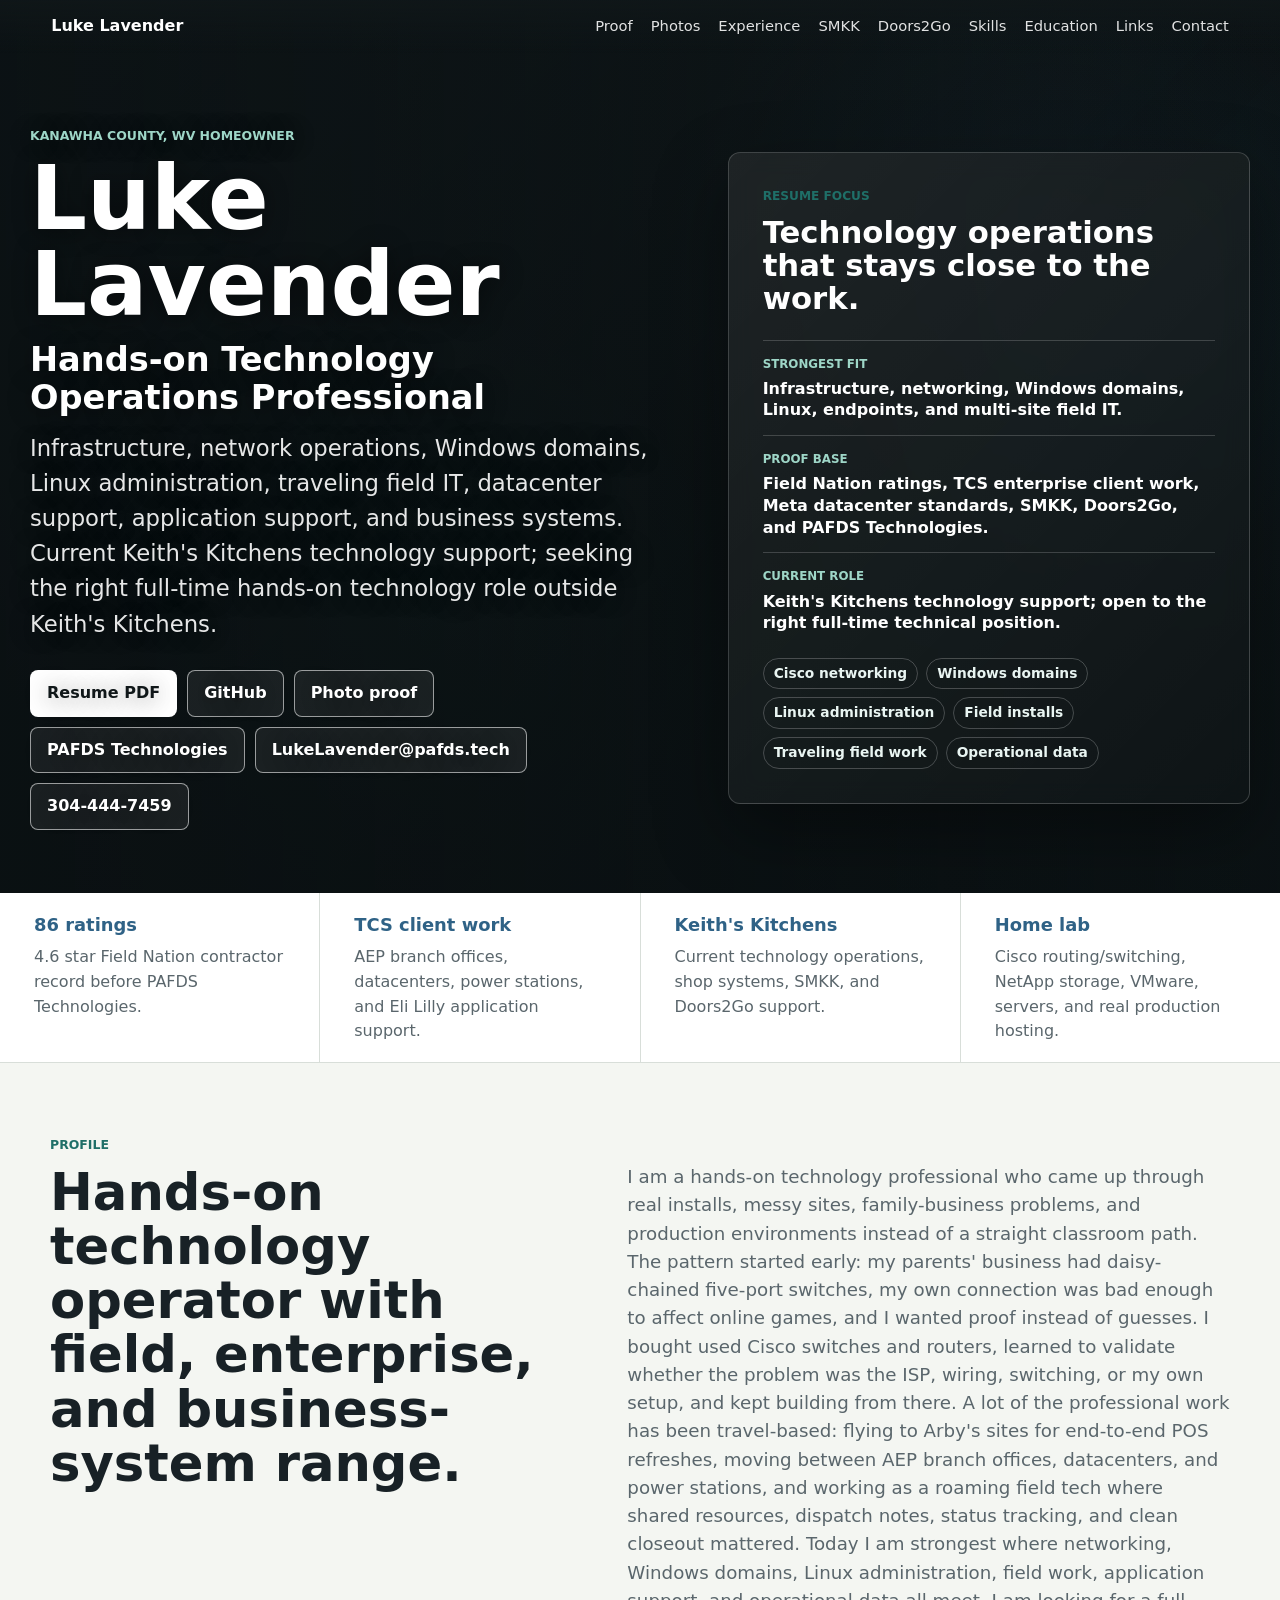
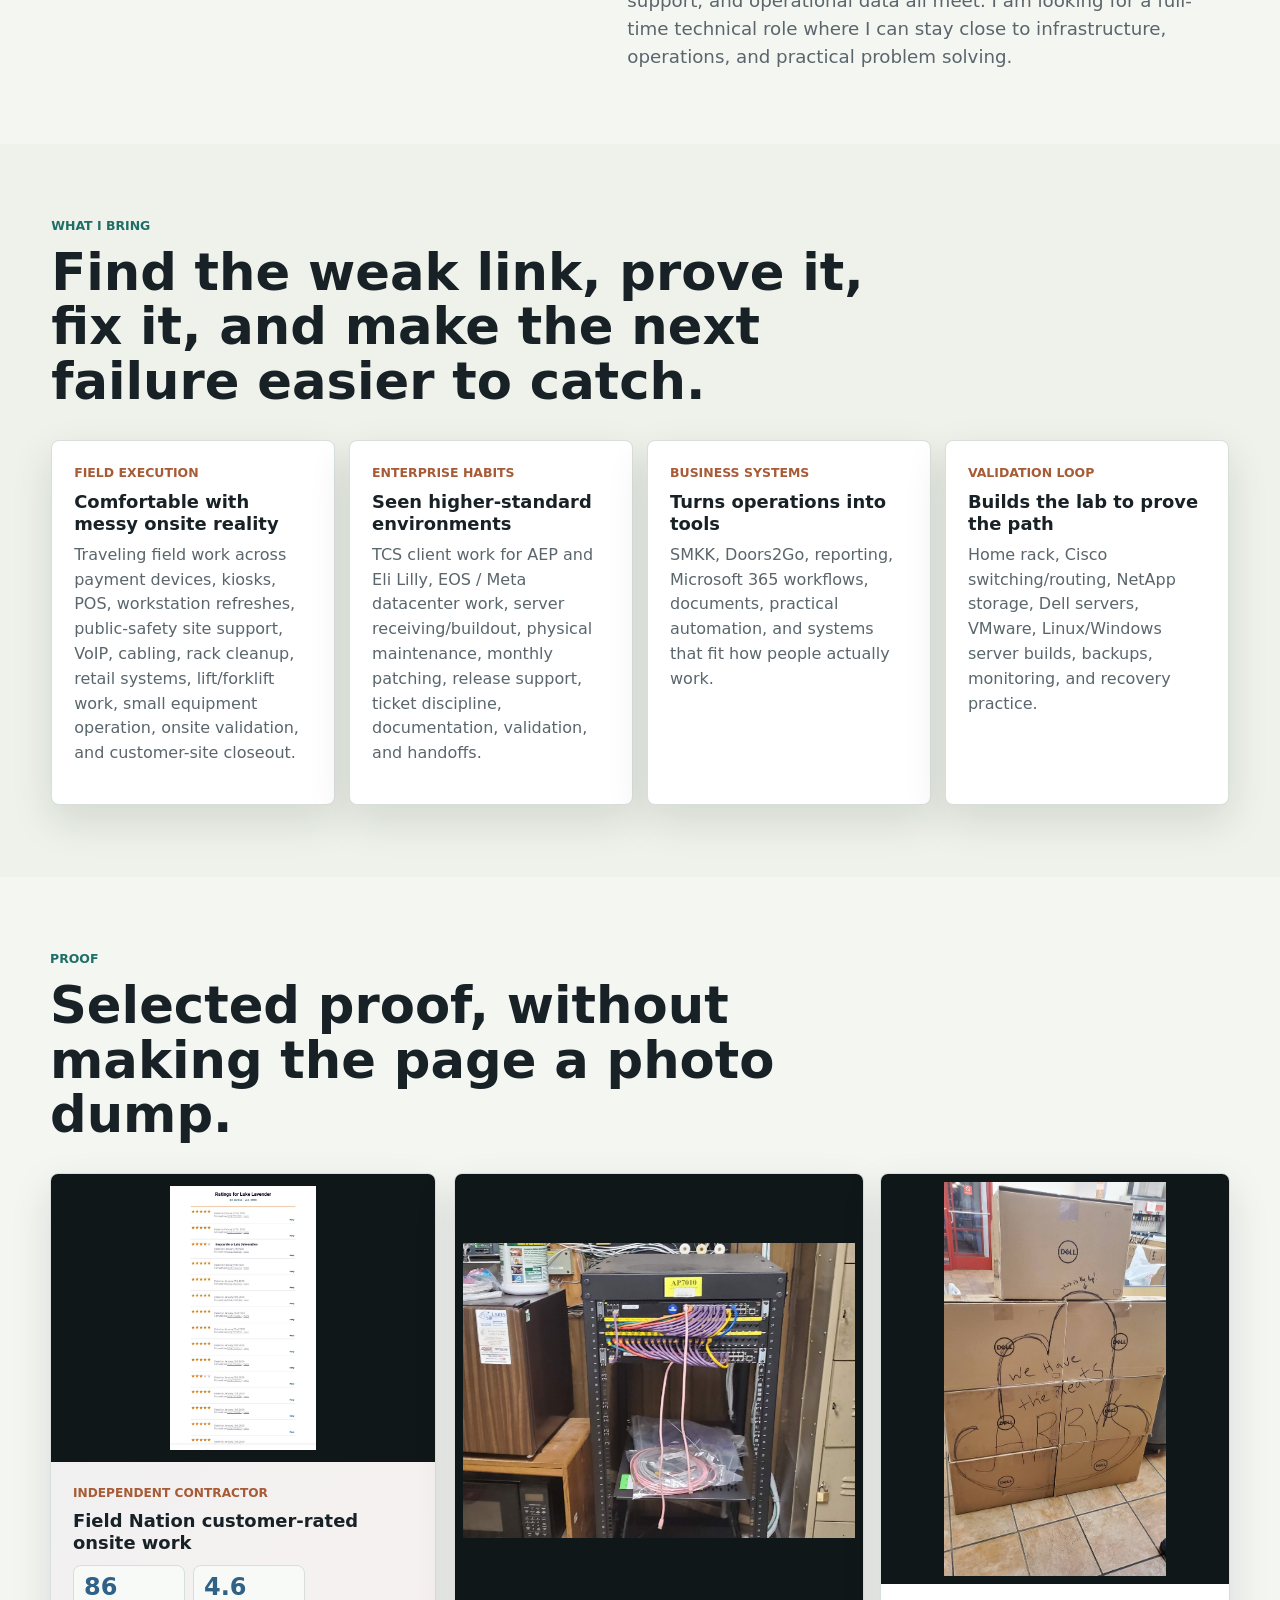
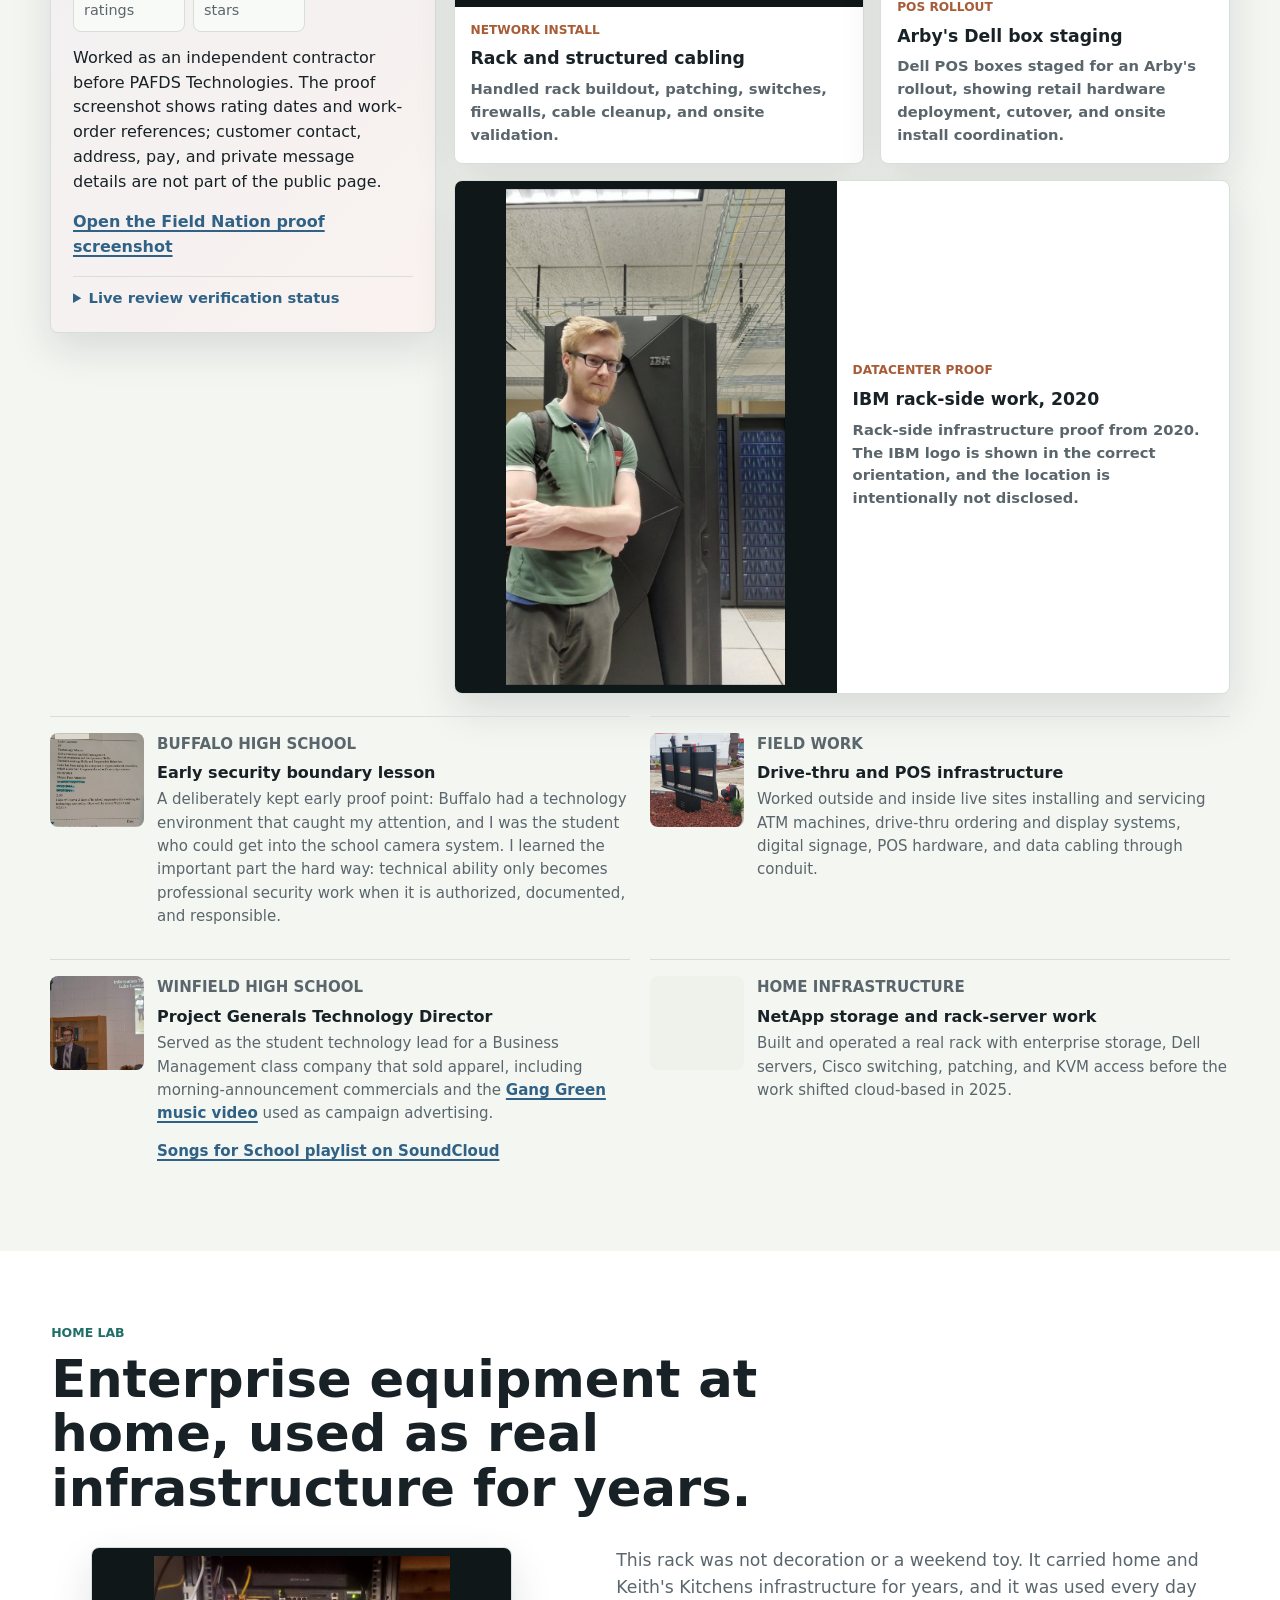
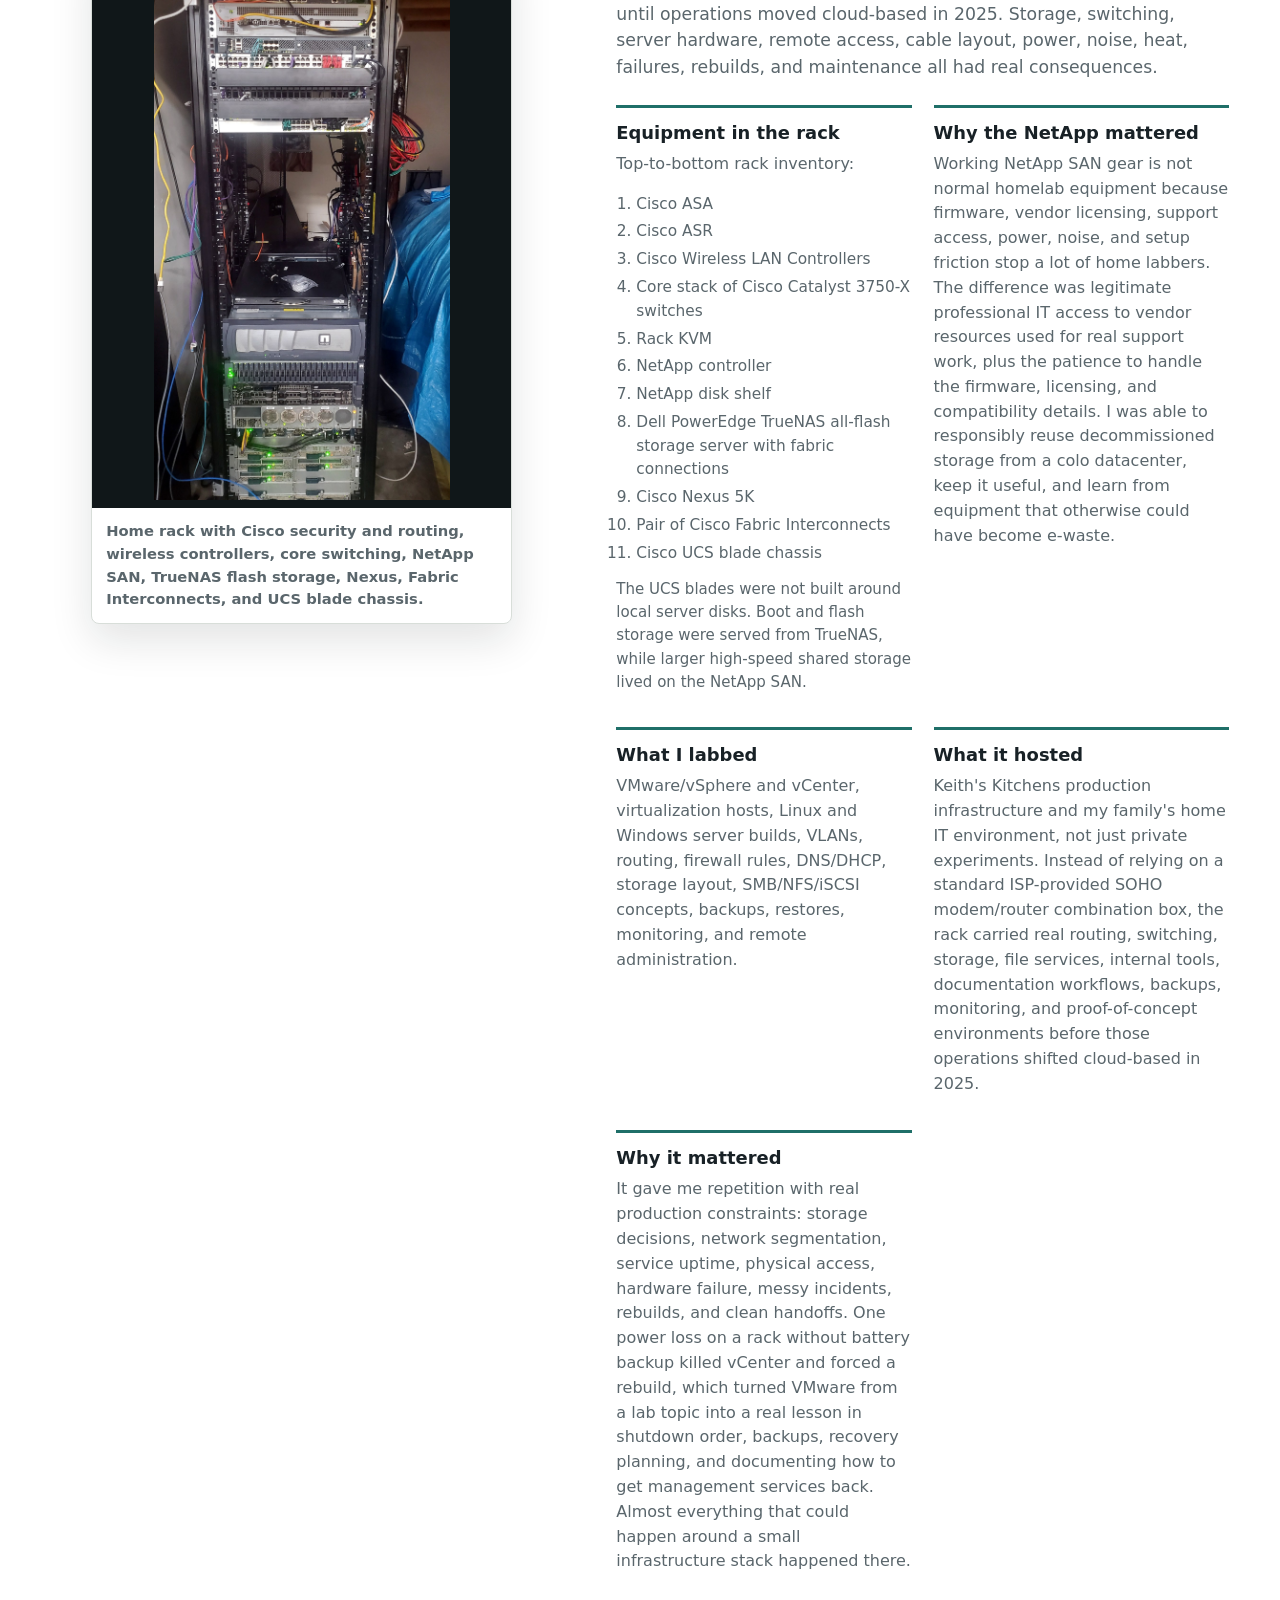
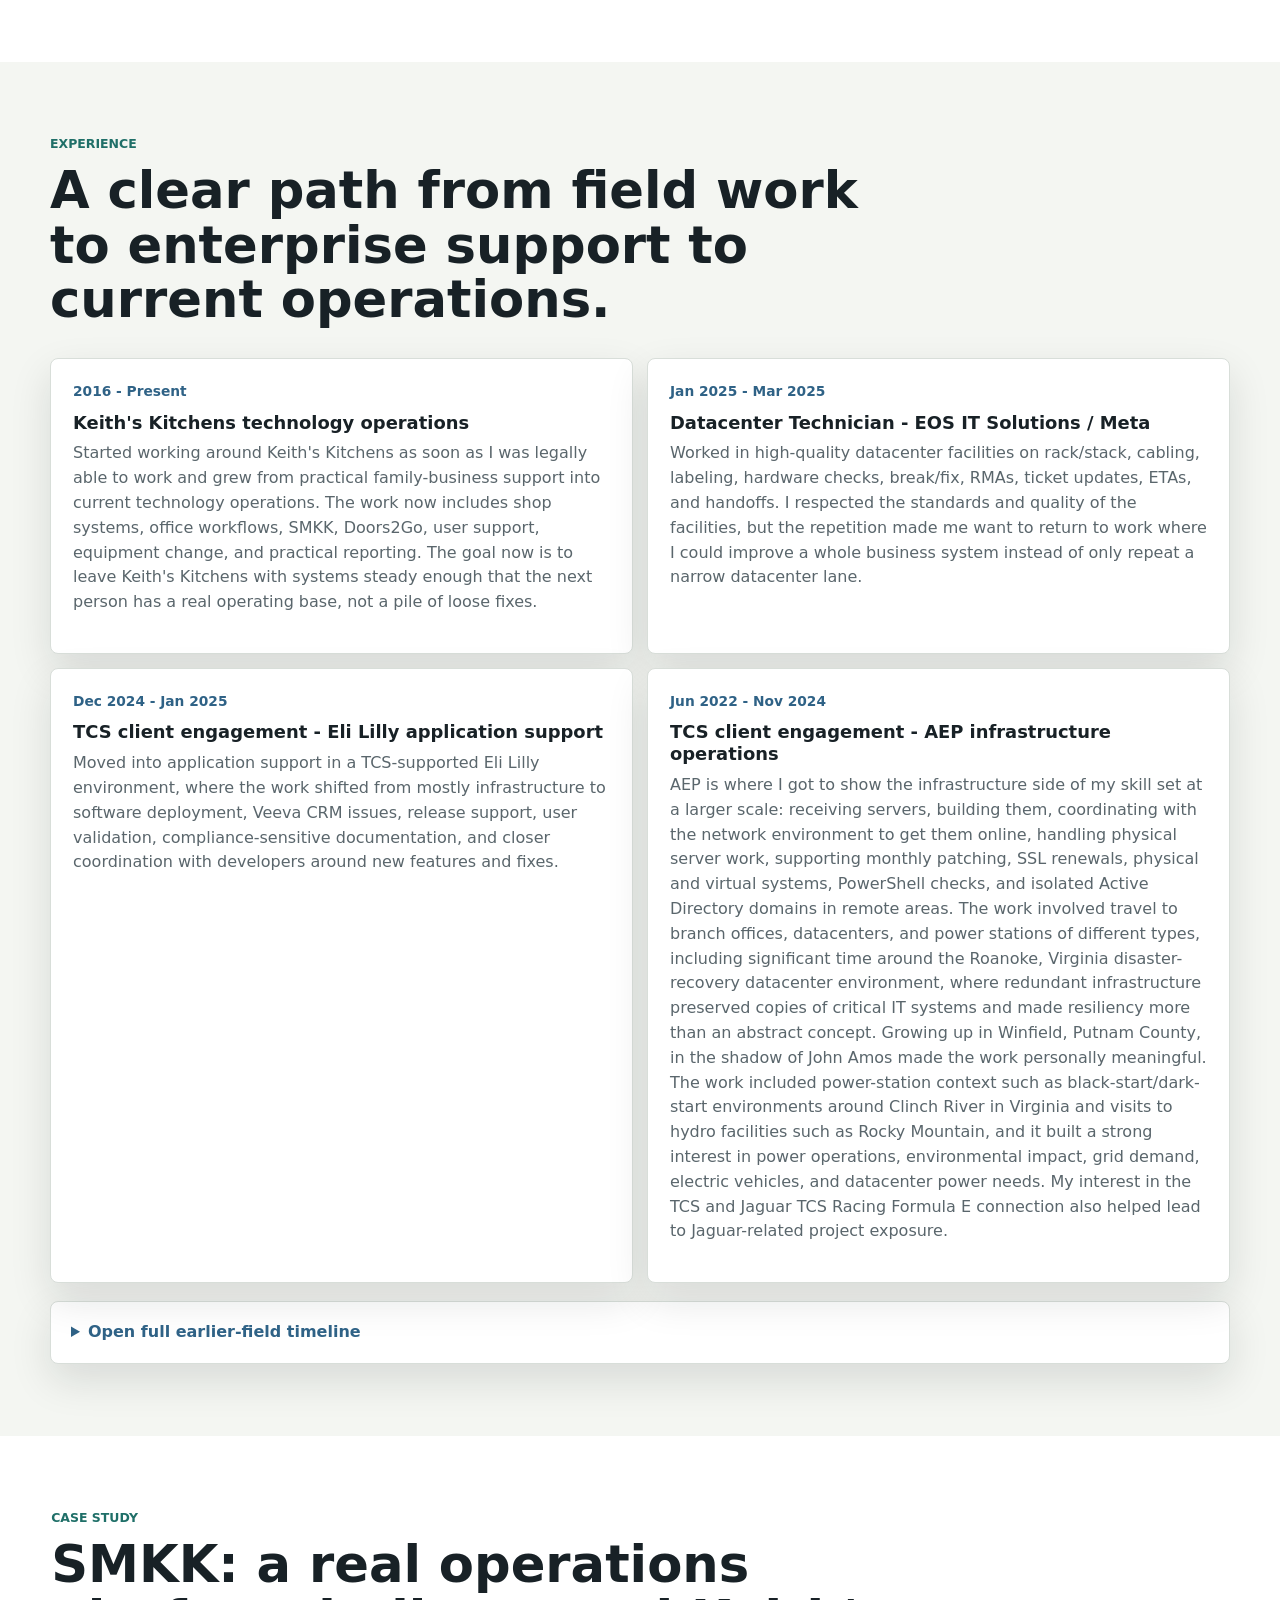
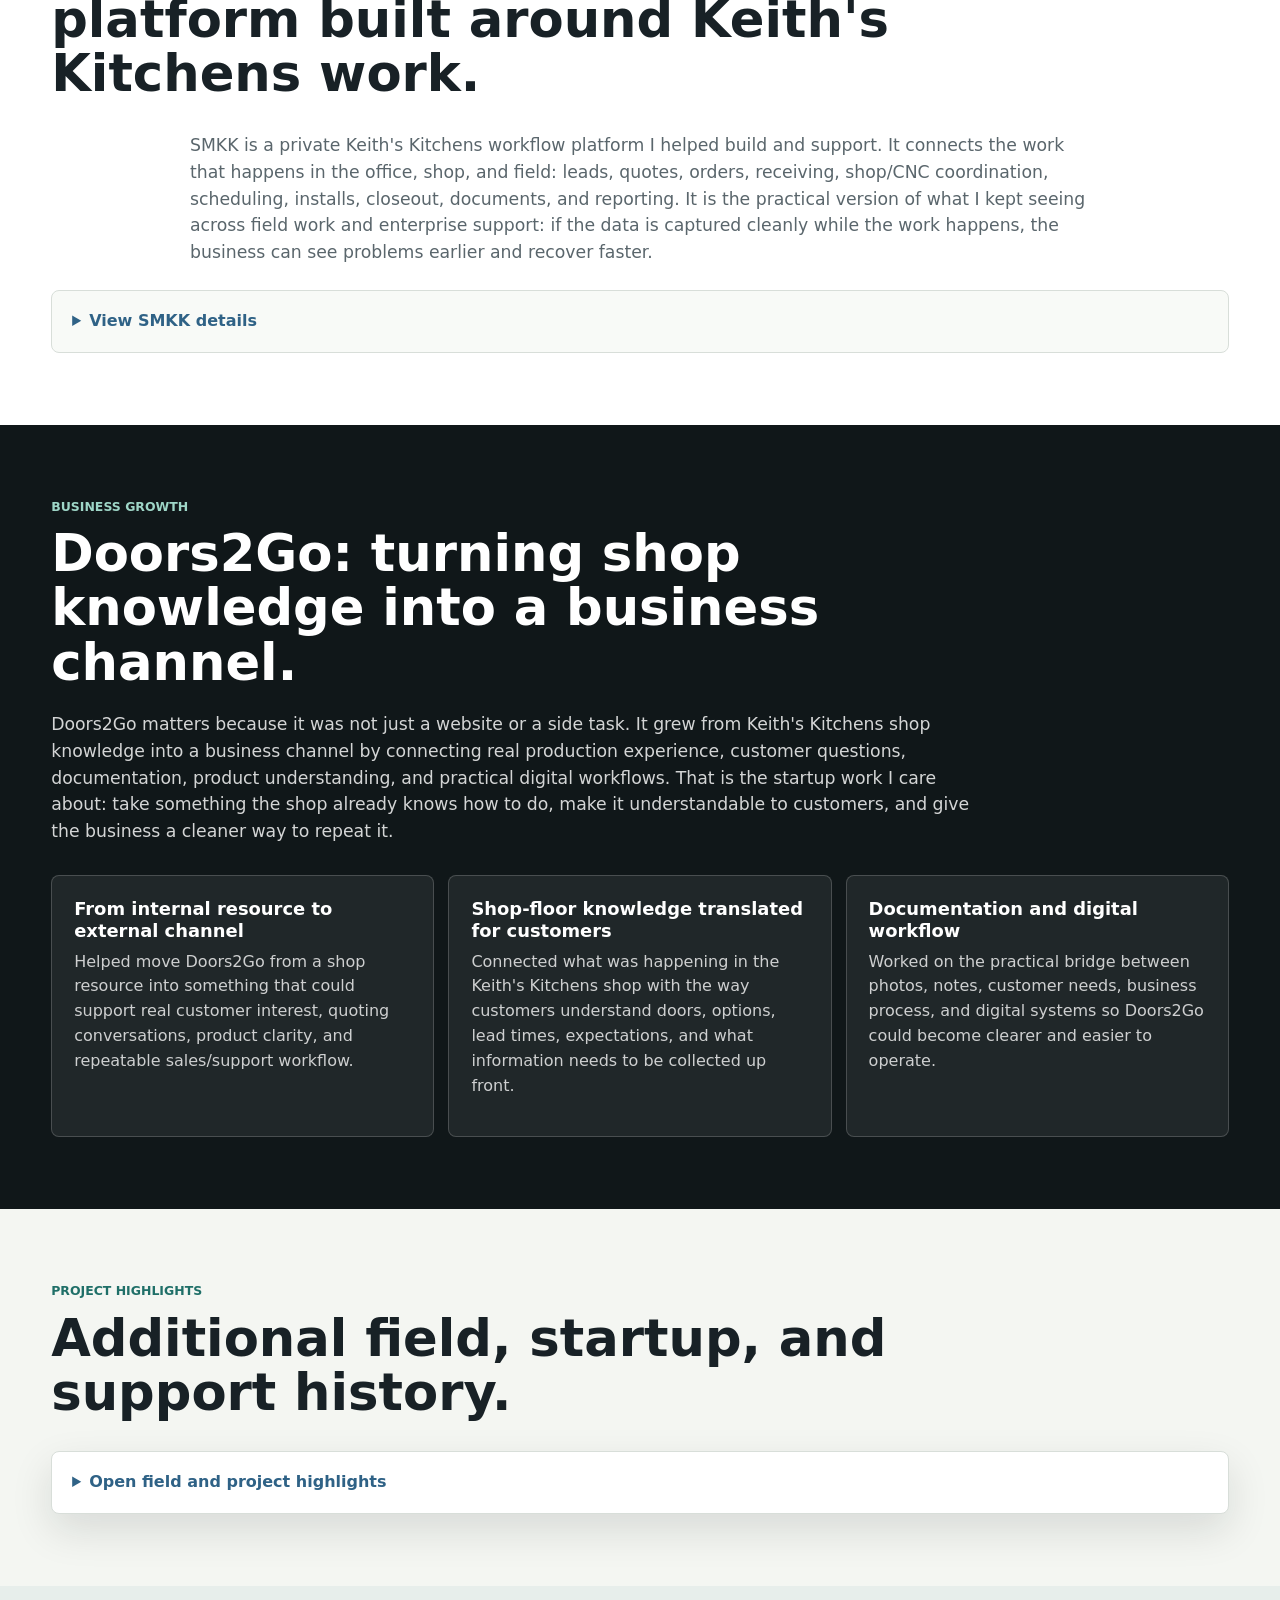
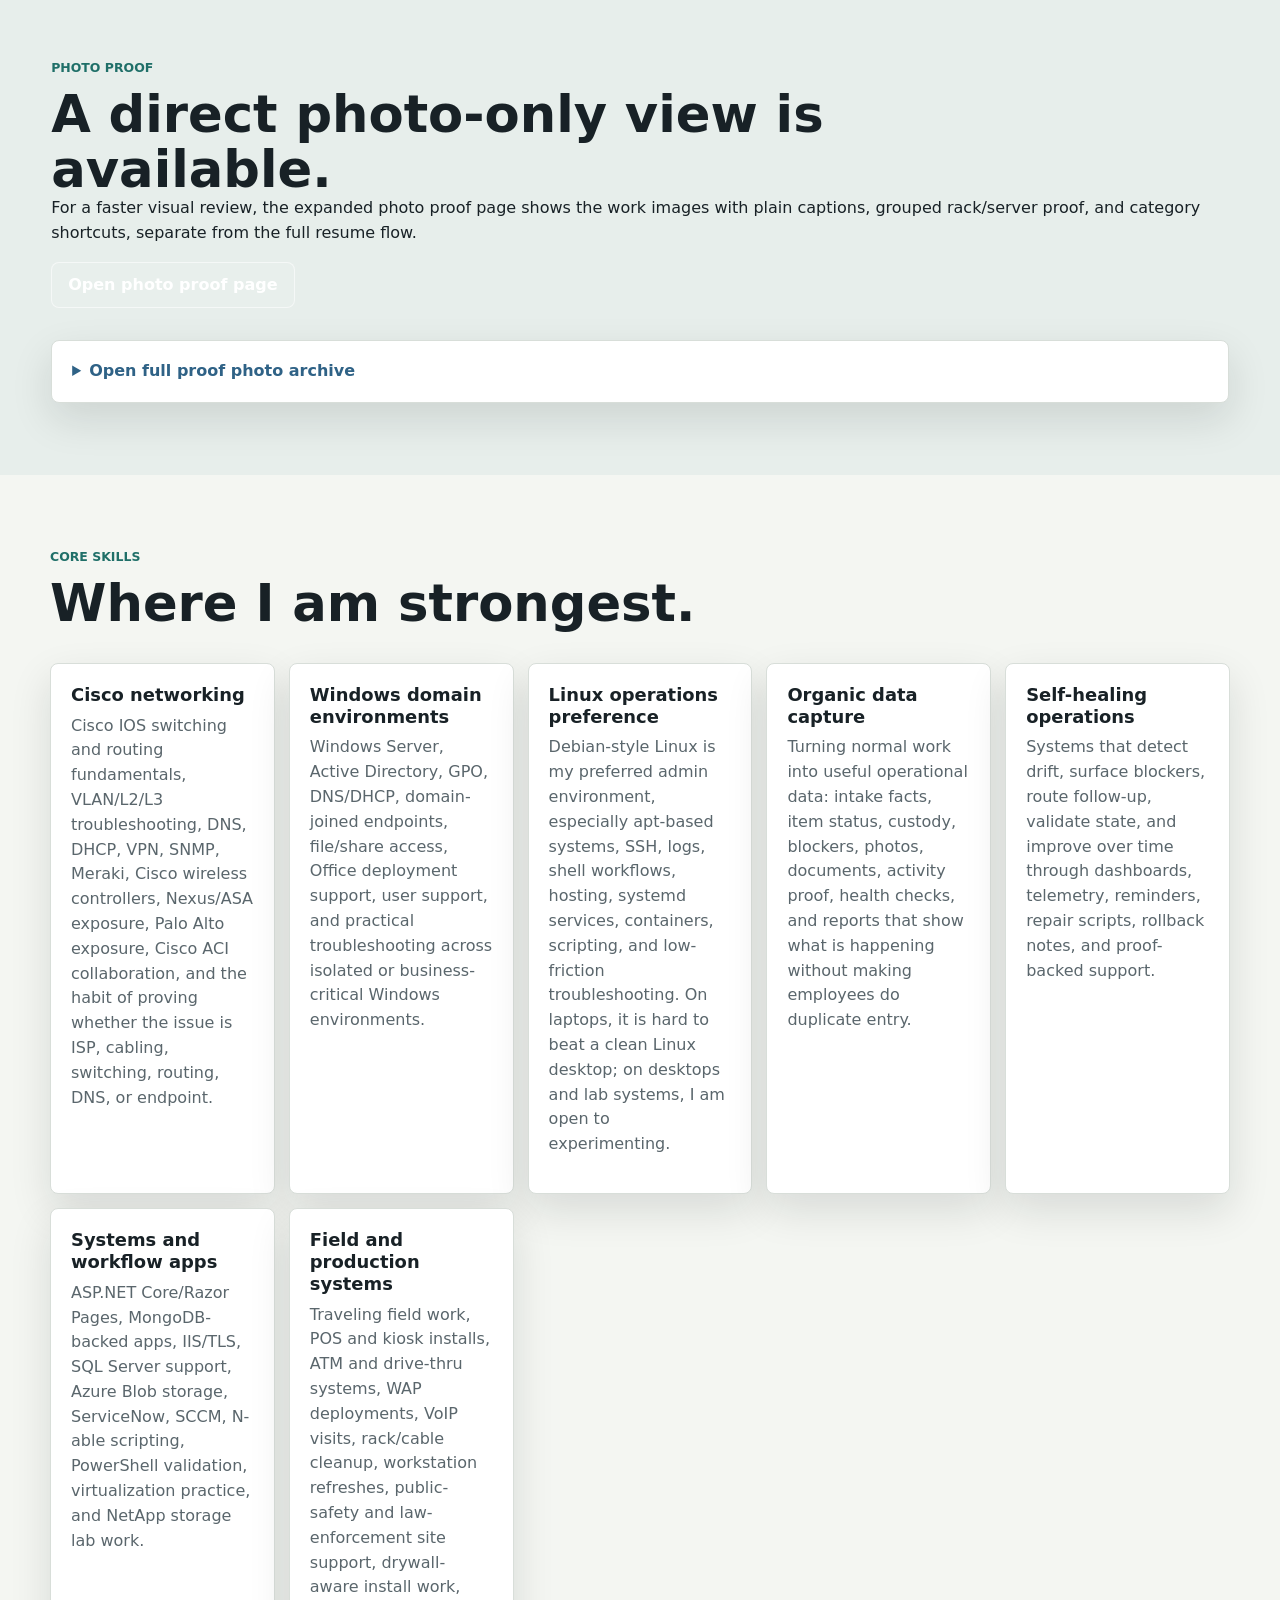
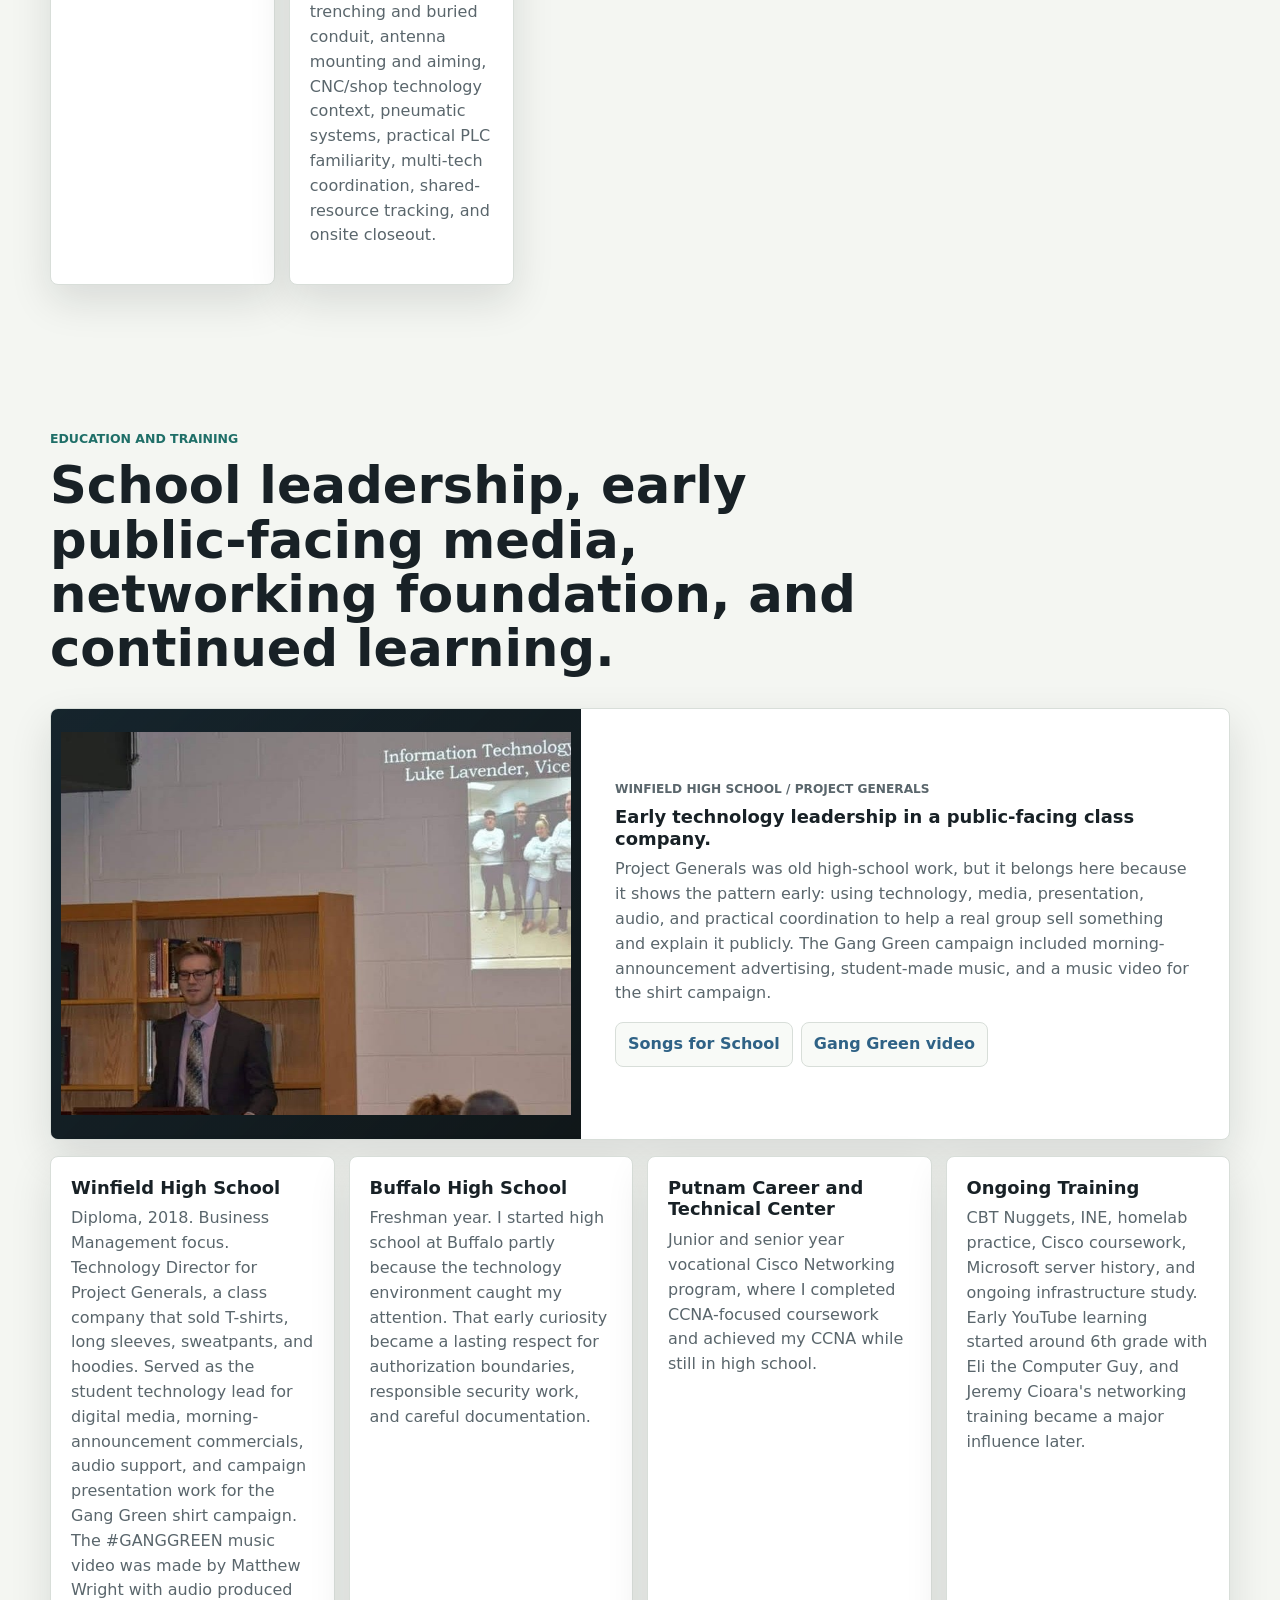
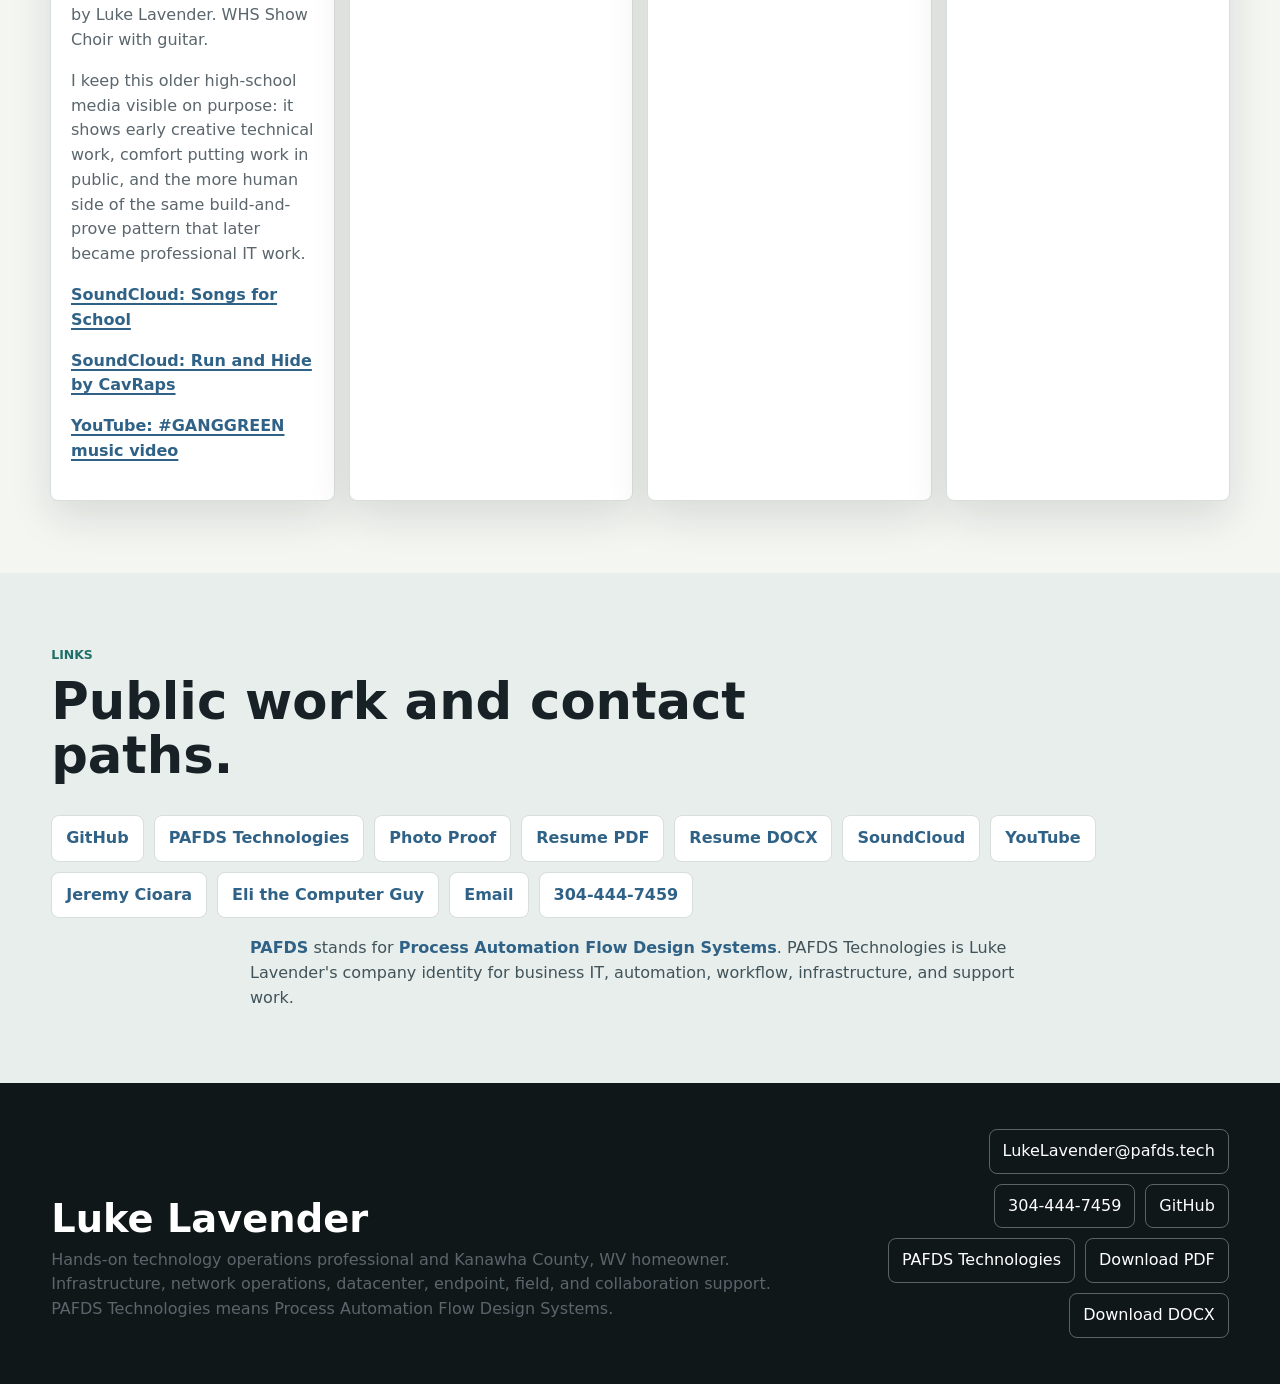
==== index.html @ a60b2339 "Fix resume dates and photo proof labels" ====
<!doctype html>
<html lang="en">
<head>
  <meta charset="utf-8">
  <meta name="viewport" content="width=device-width, initial-scale=1">
  <title>Luke Lavender | Technology Operations Professional in West Virginia</title>
  <meta name="description" content="Luke Lavender is a hands-on technology operations professional in Kanawha County, West Virginia with experience in traveling field IT, network operations, datacenter support, Microsoft 365, endpoints, homelab infrastructure, SMKK, Doors2Go, Keith's Kitchens, and PAFDS Technologies: Process Automation Flow Design Systems.">
  <meta name="robots" content="index,follow,max-image-preview:large">
  <meta name="author" content="Luke Lavender">
  <link rel="canonical" href="https://lukelavender.com/">
  <link rel="icon" href="/favicon.ico" sizes="any">
  <link rel="apple-touch-icon" href="/assets/apple-touch-icon.png">
  <meta property="og:title" content="Luke Lavender | Technology Operations Professional">
  <meta property="og:description" content="Hands-on technology operations, traveling field IT, network operations, datacenter support, endpoints, Microsoft 365, SMKK, Doors2Go, homelab infrastructure, and PAFDS Technologies: Process Automation Flow Design Systems.">
  <meta property="og:url" content="https://lukelavender.com/">
  <meta property="og:type" content="website">
  <meta property="og:image" content="https://lukelavender.com/assets/proof/home-rack-netapp-storage-detail.jpg">
  <meta property="og:site_name" content="Luke Lavender">
  <meta name="twitter:card" content="summary_large_image">
  <meta name="twitter:title" content="Luke Lavender | Technology Operations Professional">
  <meta name="twitter:description" content="Hands-on technology operations, traveling field IT, network operations, datacenter support, endpoints, Microsoft 365, SMKK, Doors2Go, and PAFDS Technologies: Process Automation Flow Design Systems.">
  <meta name="twitter:image" content="https://lukelavender.com/assets/proof/home-rack-netapp-storage-detail.jpg">
  <link rel="stylesheet" href="styles.css?v=20260607-dated-proof-fix">
  <script type="application/ld+json">
  {
    "@context": "https://schema.org",
    "@graph": [
      {
        "@type": "Person",
        "@id": "https://lukelavender.com/#luke-lavender",
        "name": "Luke Lavender",
        "url": "https://lukelavender.com/",
        "image": "https://lukelavender.com/assets/proof/home-rack-netapp-storage-detail.jpg",
        "jobTitle": "Technology Operations Professional",
        "email": "mailto:LukeLavender@pafds.tech",
        "telephone": "+1-304-444-7459",
        "address": {
          "@type": "PostalAddress",
          "addressLocality": "Saint Albans",
          "addressRegion": "WV",
          "addressCountry": "US"
        },
        "sameAs": [
          "https://github.com/LukeLavender20",
          "https://pafds.tech/",
          "https://soundcloud.com/pafds-da-pumpkn/sets/songs-for-school",
          "https://www.youtube.com/watch?v=ey-plzFMxlQ"
        ],
        "knowsAbout": [
          "Technology operations",
          "Field IT",
          "Traveling field IT",
          "Multi-site technical support",
          "Network operations",
          "Datacenter support",
          "Microsoft 365",
          "Endpoint support",
          "Infrastructure support",
          "PAFDS Technologies",
          "Process Automation Flow Design Systems",
          "SMKK",
          "Doors2Go",
          "Homelab infrastructure",
          "Industrial production equipment support",
          "Pneumatic systems",
          "PLC familiarity"
        ],
        "worksFor": {
          "@id": "https://pafds.tech/#organization"
        },
        "affiliation": {
          "@id": "https://pafds.tech/#organization"
        }
      },
      {
        "@type": "Organization",
        "@id": "https://pafds.tech/#organization",
        "name": "PAFDS Technologies",
        "alternateName": [
          "PAFDS",
          "Process Automation Flow Design Systems"
        ],
        "url": "https://pafds.tech/",
        "email": "mailto:LukeLavender@pafds.tech",
        "founder": {
          "@id": "https://lukelavender.com/#luke-lavender"
        },
        "sameAs": [
          "https://lukelavender.com/"
        ]
      },
      {
        "@type": "WebSite",
        "@id": "https://lukelavender.com/#website",
        "name": "Luke Lavender Resume",
        "url": "https://lukelavender.com/",
        "publisher": {
          "@id": "https://lukelavender.com/#luke-lavender"
        },
        "about": [
          {
            "@id": "https://lukelavender.com/#luke-lavender"
          },
          {
            "@id": "https://pafds.tech/#organization"
          }
        ]
      },
      {
        "@type": "ProfilePage",
        "@id": "https://lukelavender.com/#profile",
        "name": "Luke Lavender Resume",
        "url": "https://lukelavender.com/",
        "mainEntity": {
          "@id": "https://lukelavender.com/#luke-lavender"
        }
      }
    ]
  }
  </script>
</head>
<body>
  <header class="site-header" aria-label="Primary navigation">
    <a class="brand" href="#top">Luke Lavender</a>
    <nav aria-label="Site sections">
      <a href="#proof">Proof</a>
      <a href="photos.html">Photos</a>
      <a href="#experience">Experience</a>
      <a href="#smkk">SMKK</a>
      <a href="#doors2go">Doors2Go</a>
      <a href="#skills">Skills</a>
      <a href="#education">Education</a>
      <a href="#links">Links</a>
      <a href="#contact">Contact</a>
    </nav>
  </header>

  <main id="top">
    <section class="hero">
      <div class="hero-shade"></div>
      <div class="hero-inner">
        <div class="hero-content">
          <p class="eyebrow">Kanawha County, WV homeowner</p>
          <h1>Luke Lavender</h1>
          <p class="role-title">Hands-on Technology Operations Professional</p>
          <p class="hero-subtitle">Infrastructure, network operations, Windows domains, Linux administration, traveling field IT, datacenter support, application support, and business systems. Current Keith's Kitchens technology support; seeking the right full-time hands-on technology role outside Keith's Kitchens.</p>
          <div class="hero-actions">
            <a class="button primary" href="docs/Luke_Lavender_Resume.pdf">Resume PDF</a>
            <a class="button secondary" href="https://github.com/LukeLavender20" target="_blank" rel="noopener">GitHub</a>
            <a class="button secondary" href="photos.html">Photo proof</a>
            <a class="button secondary" href="https://pafds.tech/" target="_blank" rel="noopener">PAFDS Technologies</a>
            <a class="button secondary" href="mailto:LukeLavender@pafds.tech">LukeLavender@pafds.tech</a>
            <a class="button secondary" href="tel:+13044447459">304-444-7459</a>
          </div>
        </div>
        <div class="hero-brief" aria-label="Resume focus">
          <p class="brief-label">Resume focus</p>
          <h2>Technology operations that stays close to the work.</h2>
          <div class="brief-grid">
            <div>
              <span>Strongest fit</span>
              <strong>Infrastructure, networking, Windows domains, Linux, endpoints, and multi-site field IT.</strong>
            </div>
            <div>
              <span>Proof base</span>
              <strong>Field Nation ratings, TCS enterprise client work, Meta datacenter standards, SMKK, Doors2Go, and PAFDS Technologies.</strong>
            </div>
            <div>
              <span>Current role</span>
              <strong>Keith's Kitchens technology support; open to the right full-time technical position.</strong>
            </div>
          </div>
          <div class="brief-tags" aria-label="Core strengths">
            <span>Cisco networking</span>
            <span>Windows domains</span>
            <span>Linux administration</span>
            <span>Field installs</span>
            <span>Traveling field work</span>
            <span>Operational data</span>
          </div>
        </div>
      </div>
    </section>

    <section class="proof-strip" aria-label="Key resume proof">
      <div>
        <strong>86 ratings</strong>
        <span>4.6 star Field Nation contractor record before PAFDS Technologies.</span>
      </div>
      <div>
        <strong>TCS client work</strong>
        <span>AEP branch offices, datacenters, power stations, and Eli Lilly application support.</span>
      </div>
      <div>
        <strong>Keith's Kitchens</strong>
        <span>Current technology operations, shop systems, SMKK, and Doors2Go support.</span>
      </div>
      <div>
        <strong>Home lab</strong>
        <span>Cisco routing/switching, NetApp storage, VMware, servers, and real production hosting.</span>
      </div>
    </section>

    <section class="section intro">
      <div>
        <p class="eyebrow">Profile</p>
        <h2>Hands-on technology operator with field, enterprise, and business-system range.</h2>
      </div>
      <p>
        I am a hands-on technology professional who came up through real installs, messy sites, family-business problems,
        and production environments instead of a straight classroom path. The pattern started early: my parents' business
        had daisy-chained five-port switches, my own connection was bad enough to affect online games, and I wanted proof
        instead of guesses. I bought used Cisco switches and routers, learned to validate whether the problem was the ISP,
        wiring, switching, or my own setup, and kept building from there. A lot of the professional work has been travel-based:
        flying to Arby's sites for end-to-end POS refreshes, moving between AEP branch offices, datacenters, and power
        stations, and working as a roaming field tech where shared resources, dispatch notes, status tracking, and clean
        closeout mattered. Today I am strongest where networking, Windows domains, Linux administration, field work,
        application support, and operational data all meet. I am looking for a full-time technical role where I can stay
        close to infrastructure, operations, and practical problem solving.
      </p>
    </section>

    <section class="section focus-section">
      <div class="section-heading">
        <p class="eyebrow">What I Bring</p>
        <h2>Find the weak link, prove it, fix it, and make the next failure easier to catch.</h2>
      </div>
      <div class="focus-grid">
        <article>
          <span>Field execution</span>
          <h3>Comfortable with messy onsite reality</h3>
          <p>Traveling field work across payment devices, kiosks, POS, workstation refreshes, public-safety site support, VoIP, cabling, rack cleanup, retail systems, lift/forklift work, small equipment operation, onsite validation, and customer-site closeout.</p>
        </article>
        <article>
          <span>Enterprise habits</span>
          <h3>Seen higher-standard environments</h3>
          <p>TCS client work for AEP and Eli Lilly, EOS / Meta datacenter work, server receiving/buildout, physical maintenance, monthly patching, release support, ticket discipline, documentation, validation, and handoffs.</p>
        </article>
        <article>
          <span>Business systems</span>
          <h3>Turns operations into tools</h3>
          <p>SMKK, Doors2Go, reporting, Microsoft 365 workflows, documents, practical automation, and systems that fit how people actually work.</p>
        </article>
        <article>
          <span>Validation loop</span>
          <h3>Builds the lab to prove the path</h3>
          <p>Home rack, Cisco switching/routing, NetApp storage, Dell servers, VMware, Linux/Windows server builds, backups, monitoring, and recovery practice.</p>
        </article>
      </div>
    </section>

    <section class="section proof-section" id="proof">
      <div class="section-heading">
        <p class="eyebrow">Proof</p>
        <h2>Selected proof, without making the page a photo dump.</h2>
      </div>
      <div class="proof-layout">
        <article class="fieldnation-panel">
          <a class="fieldnation-shot" href="assets/proof/fieldnation-ratings-proof.jpg?v=20260606-workorders" target="_blank" rel="noopener">
            <img loading="lazy" decoding="async" src="assets/proof/fieldnation-ratings-proof.jpg?v=20260606-workorders" alt="Field Nation ratings screenshot for Luke Lavender showing 86 ratings, 4.6 stars, rating dates, and work-order references">
          </a>
          <div class="fieldnation-copy">
            <p class="tag">Independent contractor</p>
            <h3>Field Nation customer-rated onsite work</h3>
            <div class="proof-metrics" aria-label="Field Nation rating summary">
              <span><strong>86</strong> ratings</span>
              <span><strong>4.6</strong> stars</span>
            </div>
            <p>Worked as an independent contractor before PAFDS Technologies. The proof screenshot shows rating dates and work-order references; customer contact, address, pay, and private message details are not part of the public page.</p>
            <p><a class="text-link" href="assets/proof/fieldnation-ratings-proof.jpg?v=20260606-workorders" target="_blank" rel="noopener">Open the Field Nation proof screenshot</a></p>
            <details class="mini-details">
              <summary>Live review verification status</summary>
              <p>Field Nation is a contractor platform where someone with platform access could sign in and view provider history. My Field Nation account has been inactive since I moved into PAFDS Technologies. There is no public live-data pull available to this site right now; if Field Nation exposes a safe export, share link, or public profile path later, I would use it instead of a screenshot.</p>
            </details>
          </div>
        </article>
        <div class="proof-visual-band" aria-label="Field proof highlights">
          <figure class="proof-visual rack-proof">
            <a class="image-link" href="assets/proof/rack-cabling-wide.jpg?v=20260606-full-rack" target="_blank" rel="noopener">
              <img loading="lazy" decoding="async" src="assets/proof/rack-cabling-wide.jpg?v=20260606-full-rack" alt="Full network rack view with structured cabling, switches, patch panels, and onsite equipment">
            </a>
            <figcaption>
              <span class="tag">Network install</span>
              <strong>Rack and structured cabling</strong>
              Handled rack buildout, patching, switches, firewalls, cable cleanup, and onsite validation.
            </figcaption>
          </figure>
          <figure class="proof-visual arbys-proof">
            <a class="image-link" href="assets/proof/arbys-dell-pos-staging.jpg?v=20260606-dell-boxes-full" target="_blank" rel="noopener">
              <img loading="lazy" decoding="async" src="assets/proof/arbys-dell-pos-staging.jpg?v=20260606-dell-boxes-full" alt="Full Arby's interior view of Dell POS boxes staged for rollout with We Have the Meats written across the boxes">
            </a>
            <figcaption>
              <span class="tag">POS rollout</span>
              <strong>Arby's Dell box staging</strong>
              Dell POS boxes staged for an Arby's rollout, showing retail hardware deployment, cutover, and onsite install coordination.
            </figcaption>
          </figure>
          <figure class="proof-visual ibm-proof">
            <a class="image-link" href="assets/proof/ibm-rack-2020-luke.jpg?v=20260606-ibm" target="_blank" rel="noopener">
              <img loading="lazy" decoding="async" src="assets/proof/ibm-rack-2020-luke.jpg?v=20260606-ibm" alt="Luke Lavender beside an IBM rack in 2020 with the IBM logo readable">
            </a>
            <figcaption>
              <span class="tag">Datacenter proof</span>
              <strong>IBM rack-side work, 2020</strong>
              Rack-side infrastructure proof from 2020. The IBM logo is shown in the correct orientation, and the location is intentionally not disclosed.
            </figcaption>
          </figure>
        </div>
        <div class="proof-notes" aria-label="Additional proof points">
          <article>
            <a class="proof-thumb" href="assets/proof/buffalo-security-boundaries-redacted.jpg" target="_blank" rel="noopener">
              <img loading="lazy" decoding="async" src="assets/proof/buffalo-security-boundaries-redacted.jpg" alt="Buffalo High School technology misuse and in-school suspension document with staff member name redacted">
            </a>
            <div>
              <p class="tag">Buffalo High School</p>
              <h3>Early security boundary lesson</h3>
              <p>A deliberately kept early proof point: Buffalo had a technology environment that caught my attention, and I was the student who could get into the school camera system. I learned the important part the hard way: technical ability only becomes professional security work when it is authorized, documented, and responsible.</p>
            </div>
          </article>
          <article>
            <a class="proof-thumb" href="assets/proof/drive-thru-network-install.jpg" target="_blank" rel="noopener">
              <img loading="lazy" decoding="async" src="assets/proof/drive-thru-network-install.jpg" alt="Outdoor drive-thru network installation in progress">
            </a>
            <div>
              <p class="tag">Field work</p>
              <h3>Drive-thru and POS infrastructure</h3>
              <p>Worked outside and inside live sites installing and servicing ATM machines, drive-thru ordering and display systems, digital signage, POS hardware, and data cabling through conduit.</p>
            </div>
          </article>
          <article>
            <a class="proof-thumb" href="assets/proof/project-generals-podium-clean.jpg" target="_blank" rel="noopener">
              <img loading="lazy" decoding="async" src="assets/proof/project-generals-podium-clean.jpg" alt="Luke presenting during Project Generals class company work">
            </a>
            <div>
              <p class="tag">Winfield High School</p>
              <h3>Project Generals Technology Director</h3>
              <p>Served as the student technology lead for a Business Management class company that sold apparel, including morning-announcement commercials and the <a class="text-link" href="https://www.youtube.com/watch?v=ey-plzFMxlQ" target="_blank" rel="noopener">Gang Green music video</a> used as campaign advertising.</p>
              <p><a class="text-link" href="https://soundcloud.com/pafds-da-pumpkn/sets/songs-for-school?utm_source=clipboard&amp;utm_medium=text&amp;utm_campaign=social_sharing" target="_blank" rel="noopener">Songs for School playlist on SoundCloud</a></p>
            </div>
          </article>
          <article>
            <a class="proof-thumb" href="assets/proof/home-rack-netapp-storage-detail.jpg" target="_blank" rel="noopener">
              <img loading="lazy" decoding="async" src="assets/proof/home-rack-netapp-storage-detail.jpg" alt="Home lab rack with NetApp storage and Dell rack servers">
            </a>
            <div>
              <p class="tag">Home infrastructure</p>
              <h3>NetApp storage and rack-server work</h3>
              <p>Built and operated a real rack with enterprise storage, Dell servers, Cisco switching, patching, and KVM access before the work shifted cloud-based in 2025.</p>
            </div>
          </article>
        </div>
      </div>
    </section>

    <section class="section lab-section" id="lab">
      <div class="section-heading">
        <p class="eyebrow">Home Lab</p>
        <h2>Enterprise equipment at home, used as real infrastructure for years.</h2>
      </div>
      <div class="lab-layout">
        <figure class="lab-photo">
          <a class="image-link" href="assets/proof/home-rack-netapp-lab.jpg" target="_blank" rel="noopener">
            <img loading="lazy" decoding="async" src="assets/proof/home-rack-netapp-lab.jpg" alt="Luke Lavender home lab rack with Cisco routing, switching, NetApp SAN, TrueNAS flash storage, and UCS equipment">
          </a>
          <figcaption>Home rack with Cisco security and routing, wireless controllers, core switching, NetApp SAN, TrueNAS flash storage, Nexus, Fabric Interconnects, and UCS blade chassis.</figcaption>
        </figure>
        <div class="lab-copy">
          <p>
            This rack was not decoration or a weekend toy. It carried home and Keith's Kitchens infrastructure for years,
            and it was used every day until operations moved cloud-based in 2025. Storage, switching, server hardware,
            remote access, cable layout, power, noise, heat, failures, rebuilds, and maintenance all had real consequences.
          </p>
          <div class="lab-details">
            <article>
              <h3>Equipment in the rack</h3>
              <p>Top-to-bottom rack inventory:</p>
              <ol class="rack-list">
                <li>Cisco ASA</li>
                <li>Cisco ASR</li>
                <li>Cisco Wireless LAN Controllers</li>
                <li>Core stack of Cisco Catalyst 3750-X switches</li>
                <li>Rack KVM</li>
                <li>NetApp controller</li>
                <li>NetApp disk shelf</li>
                <li>Dell PowerEdge TrueNAS all-flash storage server with fabric connections</li>
                <li>Cisco Nexus 5K</li>
                <li>Pair of Cisco Fabric Interconnects</li>
                <li>Cisco UCS blade chassis</li>
              </ol>
              <p class="rack-note">The UCS blades were not built around local server disks. Boot and flash storage were served from TrueNAS, while larger high-speed shared storage lived on the NetApp SAN.</p>
            </article>
            <article>
              <h3>Why the NetApp mattered</h3>
              <p>Working NetApp SAN gear is not normal homelab equipment because firmware, vendor licensing, support access, power, noise, and setup friction stop a lot of home labbers. The difference was legitimate professional IT access to vendor resources used for real support work, plus the patience to handle the firmware, licensing, and compatibility details. I was able to responsibly reuse decommissioned storage from a colo datacenter, keep it useful, and learn from equipment that otherwise could have become e-waste.</p>
            </article>
            <article>
              <h3>What I labbed</h3>
              <p>VMware/vSphere and vCenter, virtualization hosts, Linux and Windows server builds, VLANs, routing, firewall rules, DNS/DHCP, storage layout, SMB/NFS/iSCSI concepts, backups, restores, monitoring, and remote administration.</p>
            </article>
            <article>
              <h3>What it hosted</h3>
              <p>Keith's Kitchens production infrastructure and my family's home IT environment, not just private experiments. Instead of relying on a standard ISP-provided SOHO modem/router combination box, the rack carried real routing, switching, storage, file services, internal tools, documentation workflows, backups, monitoring, and proof-of-concept environments before those operations shifted cloud-based in 2025.</p>
            </article>
            <article>
              <h3>Why it mattered</h3>
              <p>It gave me repetition with real production constraints: storage decisions, network segmentation, service uptime, physical access, hardware failure, messy incidents, rebuilds, and clean handoffs. One power loss on a rack without battery backup killed vCenter and forced a rebuild, which turned VMware from a lab topic into a real lesson in shutdown order, backups, recovery planning, and documenting how to get management services back. Almost everything that could happen around a small infrastructure stack happened there.</p>
            </article>
          </div>
        </div>
      </div>
    </section>

    <section class="section" id="experience">
      <div class="section-heading">
        <p class="eyebrow">Experience</p>
        <h2>A clear path from field work to enterprise support to current operations.</h2>
      </div>
      <div class="timeline featured-timeline">
        <article>
          <span>2016 - Present</span>
          <h3>Keith's Kitchens technology operations</h3>
          <p>Started working around Keith's Kitchens as soon as I was legally able to work and grew from practical family-business support into current technology operations. The work now includes shop systems, office workflows, SMKK, Doors2Go, user support, equipment change, and practical reporting. The goal now is to leave Keith's Kitchens with systems steady enough that the next person has a real operating base, not a pile of loose fixes.</p>
        </article>
        <article>
          <span>Jan 2025 - Mar 2025</span>
          <h3>Datacenter Technician - EOS IT Solutions / Meta</h3>
          <p>Worked in high-quality datacenter facilities on rack/stack, cabling, labeling, hardware checks, break/fix, RMAs, ticket updates, ETAs, and handoffs. I respected the standards and quality of the facilities, but the repetition made me want to return to work where I could improve a whole business system instead of only repeat a narrow datacenter lane.</p>
        </article>
        <article>
          <span>Dec 2024 - Jan 2025</span>
          <h3>TCS client engagement - Eli Lilly application support</h3>
          <p>Moved into application support in a TCS-supported Eli Lilly environment, where the work shifted from mostly infrastructure to software deployment, Veeva CRM issues, release support, user validation, compliance-sensitive documentation, and closer coordination with developers around new features and fixes.</p>
        </article>
        <article>
          <span>Jun 2022 - Nov 2024</span>
          <h3>TCS client engagement - AEP infrastructure operations</h3>
          <p>AEP is where I got to show the infrastructure side of my skill set at a larger scale: receiving servers, building them, coordinating with the network environment to get them online, handling physical server work, supporting monthly patching, SSL renewals, physical and virtual systems, PowerShell checks, and isolated Active Directory domains in remote areas. The work involved travel to branch offices, datacenters, and power stations of different types, including significant time around the Roanoke, Virginia disaster-recovery datacenter environment, where redundant infrastructure preserved copies of critical IT systems and made resiliency more than an abstract concept. Growing up in Winfield, Putnam County, in the shadow of John Amos made the work personally meaningful. The work included power-station context such as black-start/dark-start environments around Clinch River in Virginia and visits to hydro facilities such as Rocky Mountain, and it built a strong interest in power operations, environmental impact, grid demand, electric vehicles, and datacenter power needs. My interest in the TCS and Jaguar TCS Racing Formula E connection also helped lead to Jaguar-related project exposure.</p>
        </article>
      </div>
      <details class="timeline-details">
        <summary>Open full earlier-field timeline</summary>
        <div class="timeline">
          <article>
            <span>Oct 2021 - Jun 2022</span>
            <h3>NOC Engineer - Network Innovation Solutions</h3>
            <p>Managed Meraki networks, 3CX phone administration, Microsoft 365 tenant/domain support, Barracuda appliances, vendor coordination, and alert response. Also supported law-enforcement laptop deployment work, including a Portsmouth Police Department laptop rollout while at NIS.</p>
          </article>
          <article>
            <span>Apr 2021 - Oct 2021</span>
            <h3>HCL Technologies contract - MRC Global</h3>
            <p>Worked at MRC Global under an HCL Technologies contract engagement before joining Network Innovation Solutions, adding another enterprise customer environment to the path between field work, support operations, datacenter support, and larger-company IT standards.</p>
          </article>
          <article>
            <span>2019 - 2021</span>
            <h3>Data Center Technician / Installer - Zolarix</h3>
            <p>Flew across the U.S. for Arby's end-to-end POS refreshes and retail-site installs, including racks, switches, firewalls, wiring, POS equipment, cable management, cutover support, onsite validation, and closeout.</p>
          </article>
          <article>
            <span>Jan 2019 - Jun 2019</span>
            <h3>NCR field training and retail infrastructure work</h3>
            <p>Trained on ATM installation and maintenance, Walmart self-checkout installation and maintenance, and Walmart network infrastructure support. The work fit the roaming-tech model: coordinating with other technicians, shared resources, dispatch updates, site status, and closeout details so the larger rollout stayed visible.</p>
          </article>
          <article>
            <span>Jun 2018 - Dec 2018</span>
            <h3>Roaming Field Technician - Essential Enterprise Solutions</h3>
            <p>Worked as a roaming field tech on payment devices in gas stations and other public-facing systems, including fast-food kiosk environments. The work required coordinating with other technicians, tracking who was doing what, sharing resources, updating status, and keeping distributed field work organized.</p>
          </article>
          <article>
            <span>2018 - early 2020s</span>
            <h3>Field Nation, Upwork, WorkMarket, and Thomas Hospital infrastructure work</h3>
            <p>Completed independent-contractor work mostly through Field Nation, with additional work through Upwork and WorkMarket. Took on office workstation upgrades, nurse cart deployments, WAP deployments, hospice-environment support, COVID-era workstation refreshes, public-safety site support, and hands-on IT deployment labor across a wide variety of company environments, sometimes hiring trusted friends as assistants for larger onsite jobs while staying accountable for the work. Also participated in Thomas Hospital IT infrastructure upgrades before PAFDS Technologies.</p>
          </article>
          <article>
            <span>2018</span>
            <h3>HP Sales Representative - Best Buy and Office Depot locations</h3>
            <p>Assisted customers with laptop and printer purchases across Best Buy and Office Depot retail locations, with a focus on HP hardware, printer setup needs, and HP Instant Ink conversations.</p>
          </article>
          <article>
            <span>2016 onward</span>
            <h3>Family-business technology exposure</h3>
            <p>Started around Keith's Kitchens operations and a family-business network that needed practical cleanup: consumer switches chained together, unreliable connectivity, and no clear way to prove where problems started. That became the first version of the work I still do now: clean up the environment, validate the path, and make technology dependable for the business using it.</p>
          </article>
        </div>
      </details>
    </section>

    <section class="section case-section" id="smkk">
      <div class="section-heading">
        <p class="eyebrow">Case Study</p>
        <h2>SMKK: a real operations platform built around Keith's Kitchens work.</h2>
      </div>
      <p class="case-lead">
        SMKK is a private Keith's Kitchens workflow platform I helped build and support. It connects the work that
        happens in the office, shop, and field: leads, quotes, orders, receiving, shop/CNC coordination, scheduling,
        installs, closeout, documents, and reporting. It is the practical version of what I kept seeing across field
        work and enterprise support: if the data is captured cleanly while the work happens, the business can see
        problems earlier and recover faster.
      </p>
      <details class="case-details">
        <summary>View SMKK details</summary>
        <div class="case-grid">
          <article>
            <h3>Workflow coverage</h3>
            <p>Lead capture, no-order tracking, quote flow, active jobs, ordering, receiving, shop/CNC coordination, scheduling, install, closeout, DocumentAI, and reporting.</p>
          </article>
          <article>
            <h3>Technical work</h3>
            <p>ASP.NET Core, C#, Razor Pages, MongoDB-backed workflows, Azure Blob storage, Microsoft Identity, Microsoft 365 paths, deployment scripts, TLS, and health reports.</p>
          </article>
          <article>
            <h3>Operations focus</h3>
            <p>Make work visible, keep users in their task flow, reduce lost details, improve reporting, and turn blockers into tracked follow-up instead of loose conversation.</p>
          </article>
          <article>
            <h3>How I work</h3>
            <p>Hands-on troubleshooting, proof-backed changes, user-readable notes, no fake action claims, careful privacy boundaries, and practical rollout discipline.</p>
          </article>
        </div>
      </details>
    </section>

    <section class="section doors-section" id="doors2go">
      <div class="doors-panel">
        <div>
          <p class="eyebrow">Business Growth</p>
          <h2>Doors2Go: turning shop knowledge into a business channel.</h2>
          <p class="case-lead">
            Doors2Go matters because it was not just a website or a side task. It grew from Keith's Kitchens shop
            knowledge into a business channel by connecting real production experience, customer questions,
            documentation, product understanding, and practical digital workflows. That is the startup work I care about:
            take something the shop already knows how to do, make it understandable to customers, and give the business
            a cleaner way to repeat it.
          </p>
        </div>
        <div class="doors-grid">
          <article>
            <h3>From internal resource to external channel</h3>
            <p>Helped move Doors2Go from a shop resource into something that could support real customer interest, quoting conversations, product clarity, and repeatable sales/support workflow.</p>
          </article>
          <article>
            <h3>Shop-floor knowledge translated for customers</h3>
            <p>Connected what was happening in the Keith's Kitchens shop with the way customers understand doors, options, lead times, expectations, and what information needs to be collected up front.</p>
          </article>
          <article>
            <h3>Documentation and digital workflow</h3>
            <p>Worked on the practical bridge between photos, notes, customer needs, business process, and digital systems so Doors2Go could become clearer and easier to operate.</p>
          </article>
        </div>
      </div>
    </section>

    <section class="section highlights">
      <div class="section-heading">
        <p class="eyebrow">Project Highlights</p>
        <h2>Additional field, startup, and support history.</h2>
      </div>
      <details class="timeline-details">
        <summary>Open field and project highlights</summary>
        <div class="highlight-list">
          <article>
            <h3>US Air Force base in Charleston</h3>
            <p>Worked on WAP installs in a controlled site environment.</p>
          </article>
          <article>
            <h3>Payment devices and kiosks</h3>
            <p>Started post-high-school field work in 2018 as a roaming field tech with break/fix on gas-station payment devices and public-facing fast-food kiosk systems.</p>
          </article>
          <article>
            <h3>NCR / Walmart retail systems</h3>
            <p>Trained on ATM installation and maintenance, Walmart self-checkout systems, and Walmart network infrastructure support, with distributed field coordination across technicians, parts, dispatch notes, and closeout status.</p>
          </article>
          <article>
            <h3>Travel-based POS refreshes</h3>
            <p>Flew to Arby's sites across the U.S. for end-to-end POS refresh work where the job was not just plugging in hardware; it was staging, cutover timing, network readiness, onsite validation, status communication, and leaving the store operational.</p>
          </article>
          <article>
            <h3>Thermo Fisher in Ohio</h3>
            <p>Helped with a COVID-vaccine workstation refresh at a refrigeration plant.</p>
          </article>
          <article>
            <h3>Office workstation refreshes</h3>
            <p>Handled hands-on IT field labor across many company environments: workstation swaps, nurse cart deployments, WAP deployments, monitor and printer staging, desktop setup, cable cleanup, user-ready validation, and practical closeout, including COVID-era refresh work.</p>
          </article>
          <article>
            <h3>Public-safety and law-enforcement sites</h3>
            <p>I like working in law-enforcement and public-safety environments because the work has to be practical, respectful, and dependable. Experience includes laptop and workstation refresh work for police-station environments, light IT work at the West Virginia State Police building in Winfield as an independent contractor, and a Portsmouth Police Department laptop deployment while at Network Innovation Solutions.</p>
          </article>
          <article>
            <h3>Site equipment operation</h3>
            <p>Operated scissor lifts, boom lifts, man lifts, forklifts, trenching equipment, and a small excavator when field work required practical access, placement, or physical site execution.</p>
          </article>
          <article>
            <h3>Shaffer & Shaffer law office</h3>
            <p>Completed a VoIP-focused onsite visit with network cleanup and practical conference-room support, including table cable-routing work as extra cleanup around the main phone install.</p>
          </article>
          <article>
            <h3>Early network labs</h3>
            <p>Bought used Cisco switches and routers, built school-age network and Wi-Fi antenna projects, and learned to test the network path instead of assuming the connection problem was somewhere else.</p>
          </article>
          <article>
            <h3>Field Nation contractor work</h3>
            <p>Completed independent onsite IT dispatch work before PAFDS Technologies, mostly through Field Nation and also through Upwork and WorkMarket. For larger jobs, brought trusted friends as assistants when extra hands made the onsite work move better.</p>
          </article>
          <article>
            <h3>Thomas Hospital infrastructure work</h3>
            <p>Helped on healthcare-site IT infrastructure upgrade projects as an independent contractor before PAFDS Technologies.</p>
          </article>
          <article>
            <h3>TCS enterprise client work</h3>
            <p>Worked through Tata Consultancy Services on AEP infrastructure operations and Eli Lilly application support. A Jaguar TCS Racing Formula E driver profile image during the AEP work became a small internal TCS culture signal and helped lead to Jaguar-related project exposure.</p>
          </article>
          <article>
            <h3>Keith's Kitchens production changes</h3>
            <p>Worked around a live shop environment where CNC, sanding, paint, prime equipment, air requirements, pneumatic systems, and machinery maintenance were part of the business changing over time. That context shaped how I think about technology supporting real production work and gave me practical PLC and pneumatic-system familiarity.</p>
          </article>
        </div>
      </details>
    </section>

    <section class="section gallery-section" id="photos" aria-label="Full proof photo gallery">
      <div class="section-heading">
        <p class="eyebrow">Photo Proof</p>
        <h2>A direct photo-only view is available.</h2>
        <p>For a faster visual review, the expanded photo proof page shows the work images with plain captions, grouped rack/server proof, and category shortcuts, separate from the full resume flow.</p>
        <p><a class="button secondary light-button" href="photos.html">Open photo proof page</a></p>
      </div>
      <details class="gallery-details">
        <summary>Open full proof photo archive</summary>
        <div class="evidence-grid">
          <figure><a class="image-link" href="assets/proof/datacenter-laptop-portrait.jpg" target="_blank" rel="noopener"><img loading="lazy" decoding="async" src="assets/proof/datacenter-laptop-portrait.jpg" alt="Luke using a laptop beside datacenter racks"></a><figcaption>Rack-side support portrait</figcaption></figure>
          <figure><a class="image-link" href="assets/proof/ibm-rack-2020-luke.jpg?v=20260606-ibm" target="_blank" rel="noopener"><img loading="lazy" decoding="async" src="assets/proof/ibm-rack-2020-luke.jpg?v=20260606-ibm" alt="Luke Lavender beside an IBM rack in 2020 with the IBM logo readable"></a><figcaption>IBM rack-side infrastructure proof, 2020. Location intentionally not disclosed.</figcaption></figure>
          <figure><a class="image-link" href="assets/proof/fieldnation-ratings-proof.jpg?v=20260606-workorders" target="_blank" rel="noopener"><img loading="lazy" decoding="async" src="assets/proof/fieldnation-ratings-proof.jpg?v=20260606-workorders" alt="Field Nation ratings screenshot for Luke Lavender showing 86 ratings, 4.6 stars, rating dates, and work-order references"></a><figcaption>Field Nation rating proof</figcaption></figure>
          <figure><a class="image-link" href="assets/proof/buffalo-security-boundaries-redacted.jpg" target="_blank" rel="noopener"><img loading="lazy" decoding="async" src="assets/proof/buffalo-security-boundaries-redacted.jpg" alt="Buffalo High School technology misuse and in-school suspension document with staff member name redacted"></a><figcaption>Buffalo in-school suspension technology boundary proof, staff name redacted</figcaption></figure>
          <figure><a class="image-link" href="assets/proof/rack-cabling-wide.jpg" target="_blank" rel="noopener"><img loading="lazy" decoding="async" src="assets/proof/rack-cabling-wide.jpg" alt="Full rack view with cabling and field equipment"></a><figcaption>Rack install and cabling work</figcaption></figure>
          <figure><a class="image-link" href="assets/proof/rack-cabling-close.jpg" target="_blank" rel="noopener"><img loading="lazy" decoding="async" src="assets/proof/rack-cabling-close.jpg" alt="Close-up of structured cabling and network rack work"></a><figcaption>Structured cabling close-up</figcaption></figure>
          <figure><a class="image-link" href="assets/proof/server-network-rack.jpg" target="_blank" rel="noopener"><img loading="lazy" decoding="async" src="assets/proof/server-network-rack.jpg" alt="Server and network rack hardware with active equipment"></a><figcaption>Server and network rack support</figcaption></figure>
          <figure><a class="image-link" href="assets/proof/retail-rack-early-wall-wiring.jpg" target="_blank" rel="noopener"><img loading="lazy" decoding="async" src="assets/proof/retail-rack-early-wall-wiring.jpg" alt="Retail rack with wall wiring and site equipment before closeout"></a><figcaption>Retail rack: early site placement and wall wiring</figcaption></figure>
          <figure><a class="image-link" href="assets/proof/retail-rack-utility-room-wide.jpg" target="_blank" rel="noopener"><img loading="lazy" decoding="async" src="assets/proof/retail-rack-utility-room-wide.jpg" alt="Retail rack in utility room with wall systems and cabling"></a><figcaption>Retail rack: utility-room deployment context</figcaption></figure>
          <figure><a class="image-link" href="assets/proof/retail-rack-deployment-close.jpg" target="_blank" rel="noopener"><img loading="lazy" decoding="async" src="assets/proof/retail-rack-deployment-close.jpg" alt="Retail rack close view with labeled switch ports and POS cabling"></a><figcaption>Retail rack: labeled POS ports and patching</figcaption></figure>
          <figure><a class="image-link" href="assets/proof/retail-rack-site-aisle-cutover.jpg" target="_blank" rel="noopener"><img loading="lazy" decoding="async" src="assets/proof/retail-rack-site-aisle-cutover.jpg" alt="Retail rack staged in store aisle during cutover work"></a><figcaption>Retail rack: store-floor cutover conditions</figcaption></figure>
          <figure><a class="image-link" href="assets/proof/retail-rack-cutover-detail.jpg" target="_blank" rel="noopener"><img loading="lazy" decoding="async" src="assets/proof/retail-rack-cutover-detail.jpg" alt="Retail rack cutover detail with POS labels, phone, UPS, server, and cabling"></a><figcaption>Retail rack: cutover detail and closeout context</figcaption></figure>
          <figure><a class="image-link" href="assets/proof/server-room-network-rack-2020.jpg" target="_blank" rel="noopener"><img loading="lazy" decoding="async" src="assets/proof/server-room-network-rack-2020.jpg" alt="Tall server and network rack in a server room"></a><figcaption>Server-room network rack, 2020</figcaption></figure>
          <figure><a class="image-link" href="assets/proof/production-rack-netapp-server-stack.jpg" target="_blank" rel="noopener"><img loading="lazy" decoding="async" src="assets/proof/production-rack-netapp-server-stack.jpg" alt="Production rack with NetApp, servers, and network equipment"></a><figcaption>Production rack: NetApp, servers, and switching</figcaption></figure>
          <figure><a class="image-link" href="assets/proof/datacenter-server-room-wide.jpg" target="_blank" rel="noopener"><img loading="lazy" decoding="async" src="assets/proof/datacenter-server-room-wide.jpg" alt="Datacenter-style server room with multiple racks"></a><figcaption>Datacenter-style server-room rack exposure</figcaption></figure>
          <figure><a class="image-link" href="assets/proof/hp-proliant-server-rack-detail.jpg" target="_blank" rel="noopener"><img loading="lazy" decoding="async" src="assets/proof/hp-proliant-server-rack-detail.jpg" alt="HP ProLiant server rack detail"></a><figcaption>HP ProLiant rack hardware detail</figcaption></figure>
          <figure><a class="image-link" href="assets/proof/datacenter-cable-tray-rack-context.jpg" target="_blank" rel="noopener"><img loading="lazy" decoding="async" src="assets/proof/datacenter-cable-tray-rack-context.jpg" alt="Datacenter-style space with racks, cable tray, and support equipment"></a><figcaption>Rack room context with cable tray and support equipment</figcaption></figure>
          <figure><a class="image-link" href="assets/proof/datacenter-dell-emc-rack.jpg" target="_blank" rel="noopener"><img loading="lazy" decoding="async" src="assets/proof/datacenter-dell-emc-rack.jpg" alt="Dell EMC rack and server hardware in a datacenter-style room"></a><figcaption>Dell EMC rack and server hardware exposure</figcaption></figure>
          <figure><a class="image-link" href="assets/proof/home-rack-netapp-lab.jpg" target="_blank" rel="noopener"><img loading="lazy" decoding="async" src="assets/proof/home-rack-netapp-lab.jpg" alt="Home lab rack with NetApp storage, Dell servers, switching, patch panels, and KVM console"></a><figcaption>Full home rack and NetApp lab</figcaption></figure>
          <figure><a class="image-link" href="assets/proof/home-rack-netapp-storage-detail.jpg" target="_blank" rel="noopener"><img loading="lazy" decoding="async" src="assets/proof/home-rack-netapp-storage-detail.jpg" alt="Home lab rack detail with NetApp storage and Dell rack servers"></a><figcaption>Home rack: NetApp storage and Dell servers</figcaption></figure>
          <figure><a class="image-link" href="assets/proof/arbys-rewire-proof-redacted.jpg?v=20260606-jackson" target="_blank" rel="noopener"><img loading="lazy" decoding="async" src="assets/proof/arbys-rewire-proof-redacted.jpg?v=20260606-jackson" alt="Jackson, Ohio Arby's rewire proof screenshot showing cable cleanup before and after evidence"></a><figcaption>Jackson, Ohio rewire proof</figcaption></figure>
          <figure><a class="image-link" href="assets/proof/drive-thru-network-install.jpg" target="_blank" rel="noopener"><img loading="lazy" decoding="async" src="assets/proof/drive-thru-network-install.jpg" alt="Outdoor drive-thru network installation in progress"></a><figcaption>Drive-thru network install</figcaption></figure>
          <figure><a class="image-link" href="assets/proof/hp-equipment-staging.jpg" target="_blank" rel="noopener"><img loading="lazy" decoding="async" src="assets/proof/hp-equipment-staging.jpg" alt="HP equipment boxes staged for field deployment"></a><figcaption>Workstation and monitor staging</figcaption></figure>
          <figure><a class="image-link" href="assets/proof/front-desk-workstation-refresh.jpg?v=20260606-full-photo-fix" target="_blank" rel="noopener"><img loading="lazy" decoding="async" src="assets/proof/front-desk-workstation-refresh.jpg?v=20260606-full-photo-fix" alt="Front desk workstation and phone area during refresh work"></a><figcaption>Front desk workstation refresh</figcaption></figure>
          <figure><a class="image-link" href="assets/proof/field-printer-peripheral-support.jpg?v=20260606-unique-proof" target="_blank" rel="noopener"><img loading="lazy" decoding="async" src="assets/proof/field-printer-peripheral-support.jpg?v=20260606-unique-proof" alt="Office copier and printer equipment during field support work"></a><figcaption>Office printer and peripheral support</figcaption></figure>
          <figure><a class="image-link" href="assets/proof/arbys-dell-pos-staging.jpg?v=20260606-dell-boxes-full" target="_blank" rel="noopener"><img loading="lazy" decoding="async" src="assets/proof/arbys-dell-pos-staging.jpg?v=20260606-dell-boxes-full" alt="Full Arby's interior view of Dell POS boxes staged for rollout with We Have the Meats written across the boxes"></a><figcaption>Arby's Dell POS box staging</figcaption></figure>
          <figure><a class="image-link" href="assets/proof/arbys-onsite-luke.jpg?v=20260606-full-photo-fix" target="_blank" rel="noopener"><img loading="lazy" decoding="async" src="assets/proof/arbys-onsite-luke.jpg?v=20260606-full-photo-fix" alt="Luke onsite at Arby's during POS field work"></a><figcaption>Onsite POS field work</figcaption></figure>
          <figure><a class="image-link" href="assets/proof/high-mounted-network-cabinet.jpg" target="_blank" rel="noopener"><img loading="lazy" decoding="async" src="assets/proof/high-mounted-network-cabinet.jpg" alt="High-mounted wall network cabinet near the ceiling in a retail site"></a><figcaption>High-mounted network cabinet</figcaption></figure>
          <figure><a class="image-link" href="assets/proof/project-generals-team-clean.jpg?v=20260606-full-photo-fix" target="_blank" rel="noopener"><img loading="lazy" decoding="async" src="assets/proof/project-generals-team-clean.jpg?v=20260606-full-photo-fix" alt="Project Generals class company team photo"></a><figcaption>Project Generals team</figcaption></figure>
          <figure><a class="image-link" href="assets/proof/project-generals-podium-clean.jpg" target="_blank" rel="noopener"><img loading="lazy" decoding="async" src="assets/proof/project-generals-podium-clean.jpg" alt="Luke presenting during Project Generals class company work"></a><figcaption>Project Generals presentation</figcaption></figure>
          <figure><a class="image-link" href="assets/proof/project-generals-presentation-proof.jpg" target="_blank" rel="noopener"><img loading="lazy" decoding="async" src="assets/proof/project-generals-presentation-proof.jpg" alt="Project Generals presentation proof screenshot"></a><figcaption>Class company presentation proof</figcaption></figure>
          <figure><a class="image-link" href="assets/proof/operations-equipment-context.jpg" target="_blank" rel="noopener"><img loading="lazy" decoding="async" src="assets/proof/operations-equipment-context.jpg" alt="Large wrapped operations equipment in a shop environment"></a><figcaption>Keith's Kitchens production equipment context</figcaption></figure>
          <figure><a class="image-link" href="assets/proof/power-operations-equipment-context.jpg?v=20260606-unique-proof" target="_blank" rel="noopener"><img loading="lazy" decoding="async" src="assets/proof/power-operations-equipment-context.jpg?v=20260606-unique-proof" alt="Large power operations equipment in an industrial facility"></a><figcaption>Power-operations equipment context</figcaption></figure>
        </div>
      </details>
    </section>

    <section class="section skills" id="skills">
      <div class="section-heading">
        <p class="eyebrow">Core Skills</p>
        <h2>Where I am strongest.</h2>
      </div>
      <div class="skill-columns">
        <div>
          <h3>Cisco networking</h3>
          <p>Cisco IOS switching and routing fundamentals, VLAN/L2/L3 troubleshooting, DNS, DHCP, VPN, SNMP, Meraki, Cisco wireless controllers, Nexus/ASA exposure, Palo Alto exposure, Cisco ACI collaboration, and the habit of proving whether the issue is ISP, cabling, switching, routing, DNS, or endpoint.</p>
        </div>
        <div>
          <h3>Windows domain environments</h3>
          <p>Windows Server, Active Directory, GPO, DNS/DHCP, domain-joined endpoints, file/share access, Office deployment support, user support, and practical troubleshooting across isolated or business-critical Windows environments.</p>
        </div>
        <div>
          <h3>Linux operations preference</h3>
          <p>Debian-style Linux is my preferred admin environment, especially apt-based systems, SSH, logs, shell workflows, hosting, systemd services, containers, scripting, and low-friction troubleshooting. On laptops, it is hard to beat a clean Linux desktop; on desktops and lab systems, I am open to experimenting.</p>
        </div>
        <div>
          <h3>Organic data capture</h3>
          <p>Turning normal work into useful operational data: intake facts, item status, custody, blockers, photos, documents, activity proof, health checks, and reports that show what is happening without making employees do duplicate entry.</p>
        </div>
        <div>
          <h3>Self-healing operations</h3>
          <p>Systems that detect drift, surface blockers, route follow-up, validate state, and improve over time through dashboards, telemetry, reminders, repair scripts, rollback notes, and proof-backed support.</p>
        </div>
        <div>
          <h3>Systems and workflow apps</h3>
          <p>ASP.NET Core/Razor Pages, MongoDB-backed apps, IIS/TLS, SQL Server support, Azure Blob storage, ServiceNow, SCCM, N-able scripting, PowerShell validation, virtualization practice, and NetApp storage lab work.</p>
        </div>
        <div>
          <h3>Field and production systems</h3>
          <p>Traveling field work, POS and kiosk installs, ATM and drive-thru systems, WAP deployments, VoIP visits, rack/cable cleanup, workstation refreshes, public-safety and law-enforcement site support, drywall-aware install work, trenching and buried conduit, antenna mounting and aiming, CNC/shop technology context, pneumatic systems, practical PLC familiarity, multi-tech coordination, shared-resource tracking, and onsite closeout.</p>
        </div>
      </div>
    </section>

    <section class="section education" id="education">
      <div class="section-heading">
        <p class="eyebrow">Education and Training</p>
        <h2>School leadership, early public-facing media, networking foundation, and continued learning.</h2>
      </div>
      <div class="education-feature">
        <a class="education-feature-photo" href="assets/proof/project-generals-podium-clean.jpg" target="_blank" rel="noopener">
          <img loading="lazy" decoding="async" src="assets/proof/project-generals-podium-clean.jpg" alt="Luke presenting during Project Generals class company work">
        </a>
        <div class="education-feature-copy">
          <p class="tag">Winfield High School / Project Generals</p>
          <h3>Early technology leadership in a public-facing class company.</h3>
          <p>Project Generals was old high-school work, but it belongs here because it shows the pattern early: using technology, media, presentation, audio, and practical coordination to help a real group sell something and explain it publicly. The Gang Green campaign included morning-announcement advertising, student-made music, and a music video for the shirt campaign.</p>
          <div class="education-feature-links" aria-label="Project Generals media links">
            <a href="https://soundcloud.com/pafds-da-pumpkn/sets/songs-for-school?utm_source=clipboard&amp;utm_medium=text&amp;utm_campaign=social_sharing" target="_blank" rel="noopener">Songs for School</a>
            <a href="https://www.youtube.com/watch?v=ey-plzFMxlQ" target="_blank" rel="noopener">Gang Green video</a>
          </div>
        </div>
      </div>
      <div class="education-grid">
        <article>
          <h3>Winfield High School</h3>
          <p>Diploma, 2018. Business Management focus. Technology Director for Project Generals, a class company that sold T-shirts, long sleeves, sweatpants, and hoodies. Served as the student technology lead for digital media, morning-announcement commercials, audio support, and campaign presentation work for the Gang Green shirt campaign. The #GANGGREEN music video was made by Matthew Wright with audio produced by Luke Lavender. WHS Show Choir with guitar.</p>
          <p>I keep this older high-school media visible on purpose: it shows early creative technical work, comfort putting work in public, and the more human side of the same build-and-prove pattern that later became professional IT work.</p>
          <p><a class="text-link" href="https://soundcloud.com/pafds-da-pumpkn/sets/songs-for-school?utm_source=clipboard&amp;utm_medium=text&amp;utm_campaign=social_sharing" target="_blank" rel="noopener">SoundCloud: Songs for School</a></p>
          <p><a class="text-link" href="https://soundcloud.com/user-116940253/run-and-hide?si=7d5979c1d10c4c96a68603d7324120dc&amp;utm_source=clipboard&amp;utm_medium=text&amp;utm_campaign=social_sharing" target="_blank" rel="noopener">SoundCloud: Run and Hide by CavRaps</a></p>
          <p><a class="text-link" href="https://www.youtube.com/watch?v=ey-plzFMxlQ" target="_blank" rel="noopener">YouTube: #GANGGREEN music video</a></p>
        </article>
        <article>
          <h3>Buffalo High School</h3>
          <p>Freshman year. I started high school at Buffalo partly because the technology environment caught my attention. That early curiosity became a lasting respect for authorization boundaries, responsible security work, and careful documentation.</p>
        </article>
        <article>
          <h3>Putnam Career and Technical Center</h3>
          <p>Junior and senior year vocational Cisco Networking program, where I completed CCNA-focused coursework and achieved my CCNA while still in high school.</p>
        </article>
        <article>
          <h3>Ongoing Training</h3>
          <p>CBT Nuggets, INE, homelab practice, Cisco coursework, Microsoft server history, and ongoing infrastructure study. Early YouTube learning started around 6th grade with Eli the Computer Guy, and Jeremy Cioara's networking training became a major influence later.</p>
        </article>
      </div>
    </section>

    <section class="section links-section" id="links" aria-label="Public links">
      <div class="section-heading">
        <p class="eyebrow">Links</p>
        <h2>Public work and contact paths.</h2>
      </div>
      <div class="link-list">
        <a href="https://github.com/LukeLavender20" target="_blank" rel="noopener">GitHub</a>
        <a href="https://pafds.tech/" target="_blank" rel="noopener">PAFDS Technologies</a>
        <a href="photos.html">Photo Proof</a>
        <a href="docs/Luke_Lavender_Resume.pdf">Resume PDF</a>
        <a href="docs/Luke_Lavender_Resume.docx">Resume DOCX</a>
        <a href="https://soundcloud.com/pafds-da-pumpkn/sets/songs-for-school?utm_source=clipboard&amp;utm_medium=text&amp;utm_campaign=social_sharing" target="_blank" rel="noopener">SoundCloud</a>
        <a href="https://www.youtube.com/watch?v=ey-plzFMxlQ" target="_blank" rel="noopener">YouTube</a>
        <a href="https://www.cbtnuggets.com/trainers/jeremy-cioara" target="_blank" rel="noopener">Jeremy Cioara</a>
        <a href="https://www.elithecomputerguy.com/" target="_blank" rel="noopener">Eli the Computer Guy</a>
        <a href="mailto:LukeLavender@pafds.tech">Email</a>
        <a href="tel:+13044447459">304-444-7459</a>
      </div>
      <p class="link-note"><strong>PAFDS</strong> stands for <strong>Process Automation Flow Design Systems</strong>. PAFDS Technologies is Luke Lavender's company identity for business IT, automation, workflow, infrastructure, and support work.</p>
    </section>
  </main>

  <footer class="site-footer" id="contact">
    <div>
      <h2>Luke Lavender</h2>
      <p>Hands-on technology operations professional and Kanawha County, WV homeowner. Infrastructure, network operations, datacenter, endpoint, field, and collaboration support. PAFDS Technologies means Process Automation Flow Design Systems.</p>
    </div>
    <div class="footer-links">
      <a href="mailto:LukeLavender@pafds.tech">LukeLavender@pafds.tech</a>
      <a href="tel:+13044447459">304-444-7459</a>
      <a href="https://github.com/LukeLavender20" target="_blank" rel="noopener">GitHub</a>
      <a href="https://pafds.tech/" target="_blank" rel="noopener">PAFDS Technologies</a>
      <a href="docs/Luke_Lavender_Resume.pdf">Download PDF</a>
      <a href="docs/Luke_Lavender_Resume.docx">Download DOCX</a>
    </div>
  </footer>
</body>
</html>
---- styles.css ----
:root {
  color-scheme: light;
  --ink: #182126;
  --muted: #5a666c;
  --paper: #f4f6f2;
  --panel: #ffffff;
  --line: #d8ded9;
  --green: #1f6f68;
  --blue: #2f6286;
  --rust: #a75b36;
  --gold: #d7a84f;
  --dark: #101719;
  --shadow: 0 16px 42px rgba(16, 23, 25, 0.12);
}

* {
  box-sizing: border-box;
}

html {
  scroll-behavior: smooth;
}

body {
  overflow-x: hidden;
  margin: 0;
  background: var(--paper);
  color: var(--ink);
  font-family: Inter, ui-sans-serif, system-ui, -apple-system, BlinkMacSystemFont, "Segoe UI", sans-serif;
  line-height: 1.55;
}

img {
  display: block;
  width: 100%;
  height: auto;
}

a {
  color: inherit;
}

.text-link {
  color: var(--blue);
  font-weight: 850;
  text-decoration-thickness: 2px;
  text-underline-offset: 3px;
}

.site-header {
  position: fixed;
  inset: 0 0 auto 0;
  z-index: 20;
  display: flex;
  align-items: center;
  justify-content: space-between;
  gap: 24px;
  padding: 14px clamp(18px, 4vw, 56px);
  color: #fff;
  background: linear-gradient(180deg, rgba(16, 23, 25, 0.86), rgba(16, 23, 25, 0));
}

.brand {
  font-weight: 850;
  text-decoration: none;
}

nav {
  display: flex;
  align-items: center;
  gap: clamp(8px, 1.5vw, 18px);
  font-size: 0.92rem;
}

nav a {
  text-decoration: none;
  opacity: 0.88;
}

nav a:hover,
nav a:focus-visible {
  opacity: 1;
}

.hero {
  position: relative;
  min-height: clamp(620px, 76svh, 780px);
  overflow: hidden;
  color: #fff;
  background:
    radial-gradient(circle at 82% 32%, rgba(47, 98, 134, 0.18), transparent 32%),
    radial-gradient(circle at 32% 70%, rgba(32, 134, 108, 0.12), transparent 30%),
    linear-gradient(135deg, rgba(28, 41, 45, 0.72), rgba(12, 18, 20, 0.98) 58%, rgba(14, 24, 27, 0.96)),
    #101719;
}

.hero-shade {
  position: absolute;
  inset: 0;
}

.hero-shade {
  z-index: 1;
  background:
    linear-gradient(90deg, rgba(10, 16, 18, 0.9) 0%, rgba(10, 16, 18, 0.7) 46%, rgba(10, 16, 18, 0.3) 100%),
    linear-gradient(0deg, rgba(10, 16, 18, 0.72) 0%, rgba(10, 16, 18, 0.06) 62%);
}

.hero-inner {
  position: relative;
  z-index: 3;
  display: grid;
  grid-template-columns: minmax(390px, 0.95fr) minmax(380px, 0.78fr);
  align-items: center;
  gap: clamp(34px, 4.8vw, 74px);
  width: min(1220px, calc(100% - 40px));
  min-height: inherit;
  margin: 0 auto;
  padding: clamp(126px, 13vh, 158px) 0 clamp(46px, 7vh, 72px);
}

.hero-brief {
  border: 1px solid rgba(255, 255, 255, 0.18);
  border-radius: 12px;
  padding: clamp(24px, 3vw, 34px);
  background:
    linear-gradient(135deg, rgba(255, 255, 255, 0.085), rgba(255, 255, 255, 0.025)),
    rgba(8, 14, 16, 0.62);
  box-shadow: 0 28px 72px rgba(0, 0, 0, 0.38);
  backdrop-filter: blur(12px);
}

.brief-label {
  margin: 0 0 10px;
  color: var(--green);
  font-size: 0.76rem;
  font-weight: 850;
  letter-spacing: 0;
  text-transform: uppercase;
}

.hero-brief h2 {
  margin: 0 0 24px;
  color: #fff;
  font-size: clamp(1.55rem, 2.4vw, 2.35rem);
  line-height: 1.08;
}

.brief-grid {
  display: grid;
  gap: 14px;
}

.brief-grid div {
  border-top: 1px solid rgba(255, 255, 255, 0.18);
  padding-top: 14px;
}

.brief-grid span {
  display: block;
  margin-bottom: 5px;
  color: #9ed6c7;
  font-size: 0.74rem;
  font-weight: 850;
  letter-spacing: 0;
  text-transform: uppercase;
}

.brief-grid strong {
  display: block;
  color: #fff;
  font-size: 1rem;
  line-height: 1.35;
}

.brief-tags {
  display: flex;
  flex-wrap: wrap;
  gap: 8px;
  margin-top: 24px;
}

.brief-tags span {
  border: 1px solid rgba(255, 255, 255, 0.22);
  border-radius: 999px;
  padding: 8px 10px;
  color: #e9f5f2;
  font-size: 0.86rem;
  font-weight: 760;
  line-height: 1;
}

.hero-content {
  width: 100%;
  max-width: 620px;
  text-shadow: 0 2px 24px rgba(0, 0, 0, 0.48);
}

.eyebrow {
  margin: 0 0 10px;
  color: var(--green);
  font-size: 0.78rem;
  font-weight: 850;
  letter-spacing: 0;
  text-transform: uppercase;
}

.hero .eyebrow {
  color: #9ed6c7;
}

h1,
h2,
h3,
p,
figure {
  margin-top: 0;
}

h1 {
  max-width: 800px;
  margin-bottom: 14px;
  font-size: clamp(3.1rem, 7vw, 5.8rem);
  line-height: 0.96;
  letter-spacing: 0;
}

h2 {
  max-width: 880px;
  margin-bottom: 0;
  font-size: clamp(2rem, 4vw, 3.35rem);
  line-height: 1.06;
  letter-spacing: 0;
}

h3 {
  margin-bottom: 8px;
  font-size: 1.12rem;
  line-height: 1.22;
  letter-spacing: 0;
}

.hero-subtitle {
  max-width: 620px;
  margin-bottom: 28px;
  color: rgba(255, 255, 255, 0.9);
  font-size: clamp(1.08rem, 2vw, 1.42rem);
}

.role-title {
  max-width: 620px;
  margin-bottom: 14px;
  color: #fff;
  font-size: clamp(1.4rem, 3vw, 2.1rem);
  font-weight: 850;
  line-height: 1.12;
}

.hero-actions,
.footer-links {
  display: flex;
  flex-wrap: wrap;
  gap: 10px;
}

.button {
  display: inline-flex;
  min-height: 44px;
  align-items: center;
  justify-content: center;
  border: 1px solid transparent;
  border-radius: 8px;
  padding: 10px 16px;
  font-weight: 850;
  text-decoration: none;
}

.button.primary {
  background: #ffffff;
  color: var(--dark);
}

.button.secondary {
  border-color: rgba(255, 255, 255, 0.56);
  color: #fff;
  background: rgba(255, 255, 255, 0.07);
}

.proof-strip {
  display: grid;
  grid-template-columns: repeat(4, minmax(0, 1fr));
  gap: 1px;
  background: var(--line);
  border-bottom: 1px solid var(--line);
}

.proof-strip div {
  min-height: 104px;
  padding: 18px clamp(18px, 4vw, 34px);
  background: #fff;
}

.proof-strip strong,
.proof-strip span {
  display: block;
}

.proof-strip strong {
  margin-bottom: 6px;
  color: var(--blue);
  font-size: 1.12rem;
}

.proof-strip span {
  color: var(--muted);
}

.section {
  scroll-margin-top: 92px;
  width: min(1180px, calc(100% - 36px));
  margin: 0 auto;
  padding: clamp(42px, 6vw, 72px) 0;
}

.section-heading {
  margin-bottom: 32px;
}

.intro {
  display: grid;
  grid-template-columns: minmax(0, 0.92fr) minmax(0, 1.08fr);
  gap: clamp(24px, 5vw, 72px);
  align-items: start;
}

.intro > p {
  margin: 28px 0 0;
  color: var(--muted);
  font-size: 1.14rem;
}

.feature-grid {
  display: grid;
  grid-template-columns: repeat(2, minmax(0, 1fr));
  gap: 16px;
}

.feature-card,
.timeline article,
.highlight-list article,
.skill-columns > div,
.education-grid article,
.evidence-grid figure,
.case-grid article {
  border: 1px solid var(--line);
  border-radius: 8px;
  background: var(--panel);
  box-shadow: var(--shadow);
}

.feature-card {
  overflow: hidden;
}

.feature-card.wide {
  grid-column: span 1;
}

.image-link {
  display: block;
  background: #eef2ea;
}

.feature-card img {
  width: 100%;
  height: clamp(180px, 23vw, 300px);
  padding: 8px;
  background: #eef2ea;
  object-fit: contain;
}

.feature-card.wide img {
  height: clamp(180px, 23vw, 300px);
  object-position: center;
}

.feature-card.photo-priority img {
  height: auto;
  object-position: center;
}

.feature-card.wide.photo-priority {
  grid-column: 1 / -1;
  display: grid;
  grid-template-columns: minmax(0, 1.35fr) minmax(280px, 0.65fr);
  align-items: center;
}

.feature-card.wide.proof-focus {
  grid-column: 1 / -1;
  display: grid;
  grid-template-columns: minmax(0, 1.2fr) minmax(280px, 0.8fr);
  align-items: center;
}

.feature-card.proof-focus .image-link {
  display: flex;
  align-items: center;
  justify-content: center;
  background: #101719;
}

.feature-card.proof-focus img {
  width: auto;
  max-width: 100%;
  height: auto;
  max-height: min(74vh, 780px);
  object-position: center;
}

.feature-card.photo-priority .image-link {
  display: flex;
  align-items: center;
  justify-content: center;
  min-height: min(70vh, 760px);
  background: #101719;
}

.feature-card.photo-priority img {
  width: auto;
  max-width: 100%;
  max-height: min(70vh, 760px);
  padding: 10px;
}

.media-card .video-embed {
  padding: 0;
}

.video-embed {
  position: relative;
  aspect-ratio: 16 / 9;
  background: #111;
}

.video-embed iframe {
  position: absolute;
  inset: 0;
  width: 100%;
  height: 100%;
  border: 0;
}

.feature-card div {
  padding: 18px;
}

.tag {
  margin-bottom: 7px;
  color: var(--rust);
  font-size: 0.76rem;
  font-weight: 850;
  letter-spacing: 0;
  text-transform: uppercase;
}

.proof-metrics {
  display: flex;
  flex-wrap: wrap;
  gap: 8px;
  margin: 12px 0 14px;
}

.proof-metrics span {
  min-width: 112px;
  border: 1px solid var(--line);
  border-radius: 8px;
  padding: 9px 10px;
  background: #f8faf7;
  color: var(--muted);
  font-size: 0.9rem;
}

.proof-metrics strong {
  display: block;
  color: var(--blue);
  font-size: 1.5rem;
  line-height: 1;
}

.mini-details {
  margin-top: 12px;
  border-top: 1px solid var(--line);
  padding-top: 10px;
}

.mini-details summary {
  cursor: pointer;
  color: var(--blue);
  font-size: 0.92rem;
  font-weight: 850;
}

.mini-details p {
  margin: 10px 0 0;
  color: var(--muted);
  font-size: 0.94rem;
}

.proof-layout {
  display: grid;
  grid-template-columns: minmax(280px, 0.72fr) minmax(0, 1.45fr);
  gap: 18px;
  align-items: start;
}

.fieldnation-panel {
  display: grid;
  grid-template-columns: 1fr;
  align-items: center;
  overflow: hidden;
  border: 1px solid var(--line);
  border-radius: 8px;
  background:
    linear-gradient(135deg, rgba(36, 59, 85, 0.08), rgba(185, 91, 56, 0.08)),
    var(--panel);
  box-shadow: var(--shadow);
}

.fieldnation-shot {
  display: flex;
  min-height: 0;
  aspect-ratio: 4 / 3;
  align-items: center;
  justify-content: center;
  background: #101719;
}

.fieldnation-shot img {
  display: block;
  width: auto;
  max-width: 100%;
  height: auto;
  max-height: clamp(210px, 22vw, 280px);
  padding: 8px;
}

.fieldnation-copy {
  padding: clamp(16px, 2vw, 22px);
}

.proof-visual-band {
  display: grid;
  grid-template-columns: minmax(0, 1.08fr) minmax(0, 0.92fr);
  gap: 16px;
  align-items: stretch;
}

.proof-visual {
  display: grid;
  grid-template-rows: minmax(280px, 1fr) auto;
  overflow: hidden;
  margin: 0;
  border: 1px solid var(--line);
  border-radius: 8px;
  background: var(--panel);
  box-shadow: var(--shadow);
}

.proof-visual .image-link {
  display: flex;
  min-height: clamp(270px, 32vw, 455px);
  align-items: center;
  justify-content: center;
  background: #101719;
}

.proof-visual img {
  display: block;
  width: auto;
  max-width: 100%;
  height: auto;
  max-height: clamp(270px, 32vw, 455px);
  padding: 8px;
  object-fit: contain;
}

.proof-visual figcaption {
  padding: 14px 16px 16px;
  color: var(--muted);
}

.proof-visual figcaption .tag {
  display: block;
  margin-bottom: 6px;
}

.proof-visual figcaption strong {
  display: block;
  margin-bottom: 6px;
  color: var(--ink);
  font-size: 1.08rem;
}

.proof-visual.ibm-proof {
  grid-column: 1 / -1;
  grid-template-columns: minmax(250px, 0.74fr) minmax(260px, 0.76fr);
  grid-template-rows: auto;
}

.proof-visual.ibm-proof .image-link {
  min-height: clamp(360px, 40vw, 560px);
}

.proof-visual.ibm-proof img {
  max-height: clamp(360px, 40vw, 560px);
}

.proof-visual.ibm-proof figcaption {
  align-self: center;
}

.proof-notes {
  grid-column: 1 / -1;
  display: grid;
  grid-template-columns: repeat(2, minmax(0, 1fr));
  gap: 16px 20px;
  padding-top: 4px;
}

.proof-notes article {
  display: grid;
  grid-template-columns: 94px minmax(0, 1fr);
  gap: 13px;
  align-items: start;
  border-top: 1px solid var(--line);
  padding-top: 16px;
}

.proof-thumb {
  display: block;
  overflow: hidden;
  width: 94px;
  height: 94px;
  border-radius: 8px;
  background: #eef2ea;
}

.proof-thumb img {
  display: block;
  width: 100%;
  height: 100%;
  object-fit: cover;
}

.proof-notes h3 {
  margin-bottom: 6px;
  font-size: 1rem;
}

.proof-notes p {
  color: var(--muted);
  font-size: 0.94rem;
}

.feature-card p:last-child,
.timeline p,
.highlight-list p,
.skill-columns p,
.education-grid p,
.site-footer p,
figcaption {
  color: var(--muted);
}

.timeline {
  display: grid;
  grid-template-columns: repeat(2, minmax(0, 1fr));
  gap: 14px;
}

.timeline article {
  padding: 22px;
}

.timeline span {
  display: block;
  margin-bottom: 9px;
  color: var(--blue);
  font-size: 0.86rem;
  font-weight: 850;
}

.focus-section {
  width: 100%;
  padding-right: clamp(18px, 4vw, 56px);
  padding-left: clamp(18px, 4vw, 56px);
  background: #eef2ea;
}

.focus-section .section-heading,
.focus-grid {
  width: min(1180px, 100%);
  margin-right: auto;
  margin-left: auto;
}

.focus-grid {
  display: grid;
  grid-template-columns: repeat(4, minmax(0, 1fr));
  gap: 14px;
}

.focus-grid article {
  border: 1px solid var(--line);
  border-radius: 8px;
  padding: 22px;
  background: #fff;
  box-shadow: var(--shadow);
}

.focus-grid span {
  display: block;
  margin-bottom: 9px;
  color: var(--rust);
  font-size: 0.78rem;
  font-weight: 850;
  text-transform: uppercase;
}

.focus-grid p {
  color: var(--muted);
}

.timeline-details {
  width: min(1180px, 100%);
  margin: 18px auto 0;
  border: 1px solid var(--line);
  border-radius: 8px;
  background: #fff;
  box-shadow: var(--shadow);
}

.timeline-details summary {
  cursor: pointer;
  padding: 18px 20px;
  color: var(--blue);
  font-weight: 850;
}

.timeline-details .timeline,
.timeline-details .highlight-list {
  padding: 0 18px 18px;
}

.case-section {
  width: 100%;
  padding-right: clamp(18px, 4vw, 56px);
  padding-left: clamp(18px, 4vw, 56px);
  background: #fff;
}

.case-section .section-heading,
.case-lead,
.case-details {
  width: min(1180px, 100%);
  margin-right: auto;
  margin-left: auto;
}

.case-lead {
  max-width: 900px;
  margin-bottom: 24px;
  color: var(--muted);
  font-size: 1.08rem;
}

.case-details {
  border: 1px solid var(--line);
  border-radius: 8px;
  background: #f8faf7;
}

.case-details summary {
  cursor: pointer;
  padding: 18px 20px;
  color: var(--blue);
  font-weight: 850;
}

.case-grid {
  display: grid;
  grid-template-columns: repeat(4, minmax(0, 1fr));
  gap: 14px;
  padding: 0 18px 18px;
}

.case-grid article {
  padding: 20px;
}

.case-grid p {
  color: var(--muted);
}

.doors-section {
  width: 100%;
  padding-right: clamp(18px, 4vw, 56px);
  padding-left: clamp(18px, 4vw, 56px);
  background: var(--dark);
  color: #fff;
}

.doors-panel {
  width: min(1180px, 100%);
  margin: 0 auto;
}

.doors-section .eyebrow {
  color: #9ed6c7;
}

.doors-section h2 {
  max-width: 980px;
}

.doors-section .case-lead {
  max-width: 940px;
  margin: 22px 0 30px;
  color: rgba(255, 255, 255, 0.82);
}

.doors-grid {
  display: grid;
  grid-template-columns: repeat(3, minmax(0, 1fr));
  gap: 14px;
}

.doors-grid article {
  border: 1px solid rgba(255, 255, 255, 0.18);
  border-radius: 8px;
  padding: 22px;
  background: rgba(255, 255, 255, 0.07);
}

.doors-grid p {
  color: rgba(255, 255, 255, 0.78);
}

.gallery-section {
  width: 100%;
  padding-right: clamp(18px, 4vw, 56px);
  padding-left: clamp(18px, 4vw, 56px);
  background: #e7eeeb;
}

.gallery-section .section-heading,
.gallery-details {
  width: min(1180px, 100%);
  margin-right: auto;
  margin-left: auto;
}

.gallery-details {
  border: 1px solid var(--line);
  border-radius: 8px;
  background: #fff;
  box-shadow: var(--shadow);
}

.gallery-details summary {
  cursor: pointer;
  padding: 18px 20px;
  color: var(--blue);
  font-weight: 850;
}

.light-button {
  border-color: var(--line);
  color: var(--blue);
  background: #fff;
}

.evidence-grid {
  display: grid;
  grid-template-columns: repeat(auto-fit, minmax(220px, 1fr));
  gap: 14px;
  align-items: start;
  padding: 0 18px 18px;
}

.evidence-grid figure {
  overflow: hidden;
  margin-bottom: 0;
}

.evidence-grid img {
  width: 100%;
  height: 220px;
  padding: 8px;
  background: #101719;
  object-fit: contain;
}

.evidence-grid figure:nth-child(1),
.evidence-grid figure:nth-child(3),
.evidence-grid figure:nth-child(8) {
  grid-column: auto;
}

.evidence-grid figure:nth-child(1) img,
.evidence-grid figure:nth-child(3) img,
.evidence-grid figure:nth-child(8) img {
  height: 220px;
}

figcaption {
  min-height: 0;
  padding: 12px 14px;
  font-size: 0.92rem;
  font-weight: 750;
}

.photo-body {
  background: #edf1ee;
}

.solid-header {
  color: #fff;
  background: rgba(16, 23, 25, 0.96);
  box-shadow: 0 10px 30px rgba(16, 23, 25, 0.16);
}

.photo-hero {
  display: grid;
  grid-template-columns: minmax(0, 1fr) minmax(280px, 0.42fr);
  gap: clamp(28px, 5vw, 74px);
  align-items: end;
  width: min(1180px, calc(100% - 36px));
  margin: 0 auto;
  padding: clamp(128px, 16vh, 176px) 0 clamp(42px, 7vw, 78px);
}

.photo-hero h1 {
  max-width: 900px;
  margin-bottom: 18px;
  color: var(--dark);
  font-size: clamp(2.6rem, 7vw, 5.6rem);
  line-height: 0.98;
}

.photo-hero p:not(.eyebrow) {
  max-width: 760px;
  margin-bottom: 0;
  color: var(--muted);
  font-size: clamp(1.08rem, 2vw, 1.32rem);
}

.photo-actions {
  display: grid;
  gap: 10px;
}

.photo-actions a {
  border: 1px solid var(--line);
  border-radius: 8px;
  padding: 13px 15px;
  color: var(--blue);
  background: #fff;
  font-weight: 850;
  text-decoration: none;
  box-shadow: 0 10px 24px rgba(16, 23, 25, 0.08);
}

.photo-band {
  width: 100%;
  padding: clamp(42px, 6vw, 76px) clamp(18px, 4vw, 56px);
  background: #fff;
}

.photo-band.alt-band {
  background: #e7eeeb;
}

.photo-heading,
.photo-grid,
.photo-close {
  width: min(1180px, 100%);
  margin-right: auto;
  margin-left: auto;
}

.photo-heading {
  margin-bottom: 26px;
}

.photo-heading h2 {
  max-width: 860px;
  margin-bottom: 0;
  font-size: clamp(1.9rem, 4vw, 3.1rem);
  line-height: 1.02;
}

.photo-grid {
  display: grid;
  grid-template-columns: repeat(auto-fit, minmax(260px, 1fr));
  gap: 18px;
  align-items: start;
}

.photo-card {
  overflow: hidden;
  border: 1px solid var(--line);
  border-radius: 8px;
  background: #fff;
  box-shadow: var(--shadow);
}

.photo-card a {
  display: grid;
  min-height: 300px;
  place-items: center;
  padding: 10px;
  background: #11191c;
}

.photo-card img {
  width: auto;
  max-width: 100%;
  max-height: 520px;
  object-fit: contain;
}

.photo-card.wide-photo {
  grid-column: span 2;
}

.photo-card.wide-photo img {
  max-height: 430px;
}

.photo-card.tall-photo img {
  max-height: 680px;
}

.photo-card figcaption {
  padding: 15px 16px 17px;
  font-size: 0.95rem;
  font-weight: 500;
}

.photo-card figcaption strong,
.photo-card figcaption span {
  display: block;
}

.photo-card figcaption strong {
  margin-bottom: 5px;
  color: var(--ink);
  font-size: 1rem;
  font-weight: 850;
}

.photo-card figcaption span {
  color: var(--muted);
}

.photo-story {
  grid-column: 1 / -1;
  display: grid;
  grid-template-columns: minmax(220px, 0.34fr) minmax(0, 1fr);
  gap: 18px;
  align-items: start;
  padding: 18px;
  border: 1px solid rgba(31, 48, 54, 0.16);
  border-radius: 8px;
  background: rgba(255, 255, 255, 0.76);
  box-shadow: 0 16px 38px rgba(16, 23, 25, 0.08);
}

.photo-story-copy h3 {
  max-width: 360px;
  margin-bottom: 9px;
  font-size: clamp(1.35rem, 2.4vw, 2rem);
  line-height: 1.05;
}

.photo-story-copy p {
  margin-bottom: 0;
  color: var(--muted);
  font-weight: 500;
}

.photo-story-grid {
  display: grid;
  grid-template-columns: repeat(auto-fit, minmax(145px, 1fr));
  gap: 10px;
}

.photo-story-grid figure {
  overflow: hidden;
  margin: 0;
  border: 1px solid var(--line);
  border-radius: 8px;
  background: #fff;
}

.photo-story-grid a {
  display: grid;
  min-height: 168px;
  place-items: center;
  padding: 8px;
  background: #11191c;
}

.photo-story-grid img {
  width: auto;
  max-width: 100%;
  max-height: 250px;
  object-fit: contain;
}

.photo-story-grid figcaption {
  padding: 9px 10px 11px;
  color: var(--muted);
  font-size: 0.86rem;
  font-weight: 650;
  line-height: 1.35;
}

.photo-story.balanced-story .photo-story-grid {
  grid-template-columns: repeat(3, minmax(0, 1fr));
}

.photo-close {
  padding: clamp(42px, 6vw, 72px) 0;
}

.photo-close h2 {
  margin-bottom: 18px;
  font-size: clamp(1.8rem, 4vw, 3rem);
}

.photo-close-actions {
  display: flex;
  flex-wrap: wrap;
  gap: 10px;
}

.lab-section {
  width: 100%;
  padding-right: clamp(18px, 4vw, 56px);
  padding-left: clamp(18px, 4vw, 56px);
  background: #fff;
}

.lab-section .section-heading,
.lab-layout {
  width: min(1180px, 100%);
  margin-right: auto;
  margin-left: auto;
}

.lab-layout {
  display: grid;
  grid-template-columns: minmax(280px, 0.9fr) minmax(0, 1.1fr);
  gap: clamp(24px, 5vw, 64px);
  align-items: start;
}

.lab-photo {
  overflow: hidden;
  margin-bottom: 0;
  border: 1px solid var(--line);
  border-radius: 8px;
  background: var(--panel);
  box-shadow: var(--shadow);
}

.lab-photo img {
  max-height: 560px;
  padding: 8px;
  background: #101719;
  object-fit: contain;
  object-position: center;
}

.lab-copy > p {
  margin-bottom: 24px;
  color: var(--muted);
  font-size: 1.08rem;
}

.lab-details {
  display: grid;
  grid-template-columns: repeat(2, minmax(0, 1fr));
  gap: 18px 22px;
}

.lab-details article {
  border-top: 3px solid var(--green);
  padding-top: 14px;
}

.lab-details p,
.rack-list {
  color: var(--muted);
}

.rack-list {
  margin: 8px 0 0;
  padding-left: 20px;
  font-size: 0.96rem;
}

.rack-list li + li {
  margin-top: 4px;
}

.rack-note {
  margin-top: 12px;
  font-size: 0.94rem;
}

.highlights {
  width: 100%;
  padding-right: clamp(18px, 4vw, 56px);
  padding-left: clamp(18px, 4vw, 56px);
}

.highlights .section-heading,
.highlight-list {
  width: min(1180px, 100%);
  margin-right: auto;
  margin-left: auto;
}

.highlight-list {
  display: grid;
  grid-template-columns: repeat(auto-fit, minmax(220px, 1fr));
  gap: 14px;
}

.highlight-list article {
  padding: 22px;
}

.skill-columns {
  display: grid;
  grid-template-columns: repeat(auto-fit, minmax(210px, 1fr));
  gap: 14px;
}

.education-grid {
  display: grid;
  grid-template-columns: repeat(4, minmax(0, 1fr));
  gap: 14px;
}

.education-feature {
  display: grid;
  grid-template-columns: minmax(280px, 0.9fr) minmax(300px, 1.1fr);
  align-items: stretch;
  overflow: hidden;
  margin-bottom: 16px;
  border: 1px solid var(--line);
  border-radius: 8px;
  background: var(--panel);
  box-shadow: var(--shadow);
}

.education-feature-photo {
  display: flex;
  min-height: clamp(280px, 34vw, 430px);
  align-items: center;
  justify-content: center;
  background:
    linear-gradient(135deg, rgba(47, 98, 134, 0.18), rgba(16, 23, 25, 0.88)),
    #101719;
}

.education-feature-photo img {
  width: auto;
  max-width: 100%;
  max-height: clamp(270px, 33vw, 420px);
  padding: 10px;
  object-fit: contain;
}

.education-feature-copy {
  align-self: center;
  padding: clamp(20px, 3vw, 34px);
}

.education-feature-copy p {
  color: var(--muted);
}

.education-feature-links {
  display: flex;
  flex-wrap: wrap;
  gap: 8px;
  margin-top: 16px;
}

.education-feature-links a {
  border: 1px solid var(--line);
  border-radius: 8px;
  padding: 9px 12px;
  color: var(--blue);
  background: #f8faf7;
  font-weight: 850;
  text-decoration: none;
}

.skill-columns > div,
.education-grid article {
  padding: 20px;
}

.links-section {
  width: 100%;
  padding-right: clamp(18px, 4vw, 56px);
  padding-left: clamp(18px, 4vw, 56px);
  background: #e7eeeb;
}

.links-section .section-heading,
.link-list,
.link-note {
  width: min(1180px, 100%);
  margin-right: auto;
  margin-left: auto;
}

.link-list {
  display: flex;
  flex-wrap: wrap;
  gap: 10px;
}

.link-list a {
  min-height: 42px;
  border: 1px solid var(--line);
  border-radius: 8px;
  padding: 10px 14px;
  background: #fff;
  color: var(--blue);
  font-weight: 850;
  text-decoration: none;
}

.link-note {
  max-width: 780px;
  margin-top: 18px;
  margin-bottom: 0;
  color: #41535a;
  font-size: 1rem;
  line-height: 1.55;
}

.link-note strong {
  color: var(--blue);
}

.site-footer {
  display: flex;
  align-items: flex-end;
  justify-content: space-between;
  gap: 24px;
  padding: 46px clamp(18px, 4vw, 56px);
  color: #fff;
  background: var(--dark);
}

.site-footer h2 {
  margin-bottom: 8px;
  font-size: clamp(1.8rem, 3vw, 2.6rem);
}

.footer-links {
  justify-content: flex-end;
}

.footer-links a {
  min-height: 40px;
  border: 1px solid rgba(255, 255, 255, 0.32);
  border-radius: 8px;
  padding: 9px 13px;
  text-decoration: none;
}

@media (max-width: 980px) {
  .site-header {
    position: absolute;
    align-items: flex-start;
  }

  nav {
    max-width: min(76vw, 520px);
    justify-content: flex-end;
    flex-wrap: wrap;
  }

  .hero {
    min-height: auto;
  }

  .hero-inner {
    grid-template-columns: 1fr;
    gap: 28px;
    width: min(100% - 36px, 840px);
    min-height: auto;
    padding: 128px 0 54px;
  }

  .hero-brief {
    max-width: 760px;
  }

  .hero-shade {
    background:
      linear-gradient(90deg, rgba(10, 16, 18, 0.9) 0%, rgba(10, 16, 18, 0.76) 48%, rgba(10, 16, 18, 0.24) 82%),
      linear-gradient(0deg, rgba(10, 16, 18, 0.72), rgba(10, 16, 18, 0.08) 58%);
  }

  .proof-strip,
  .intro,
  .photo-hero,
  .proof-layout,
  .feature-grid,
  .fieldnation-panel,
  .proof-visual-band,
  .lab-layout,
  .timeline,
  .focus-grid,
  .case-grid,
  .doors-grid,
  .skill-columns,
  .education-feature,
  .education-grid {
    grid-template-columns: 1fr;
  }

  .feature-card.wide.photo-priority {
    grid-template-columns: 1fr;
  }

  .feature-card.wide.proof-focus {
    grid-template-columns: 1fr;
  }

  .proof-visual.ibm-proof {
    grid-template-columns: 1fr;
    grid-template-rows: minmax(280px, 1fr) auto;
  }

  .feature-card.wide,
  .evidence-grid figure:nth-child(1),
  .evidence-grid figure:nth-child(3),
  .evidence-grid figure:nth-child(8) {
    grid-column: span 1;
  }

  .evidence-grid {
    grid-template-columns: repeat(2, minmax(0, 1fr));
  }

  .photo-card.wide-photo {
    grid-column: span 1;
  }

  .photo-card a {
    min-height: 260px;
  }

  .lab-details {
    grid-template-columns: 1fr;
  }

  .proof-strip div {
    min-height: auto;
  }

  .fieldnation-shot {
    min-height: 0;
    aspect-ratio: 16 / 9;
  }

  .fieldnation-shot img {
    max-height: min(40vh, 340px);
  }

  .proof-visual .image-link {
    min-height: min(48vh, 430px);
  }

  .proof-visual img {
    max-height: min(48vh, 430px);
  }

  .intro > p {
    margin-top: 18px;
  }

  .site-footer {
    display: block;
  }

  .footer-links {
    justify-content: flex-start;
    margin-top: 22px;
  }
}

@media (max-width: 560px) {
  .site-header {
    align-items: center;
    gap: 10px;
    padding: 10px max(14px, env(safe-area-inset-right)) 10px max(14px, env(safe-area-inset-left));
    background: rgba(16, 23, 25, 0.96);
  }

  .brand {
    flex: 0 0 auto;
    max-width: 64px;
    font-size: 0.82rem;
    line-height: 1.1;
  }

  nav {
    flex: 1 1 auto;
    max-width: none;
    flex-wrap: nowrap;
    justify-content: flex-start;
    overflow-x: auto;
    gap: 10px;
    padding: 2px 0;
    font-size: 0.8rem;
    scrollbar-width: none;
    -webkit-overflow-scrolling: touch;
  }

  nav::-webkit-scrollbar {
    display: none;
  }

  nav a {
    flex: 0 0 auto;
    white-space: nowrap;
  }

  .hero-content {
    width: min(100% - 28px, 980px);
    max-width: none;
    margin: 0 auto;
    padding: 0 0 36px;
  }

  .hero {
    display: block;
    min-height: auto;
  }

  .hero-inner {
    display: block;
    width: min(100% - 28px, 980px);
    min-height: auto;
    padding: 92px 0 0;
  }

  .hero-brief {
    margin-top: 28px;
    padding: 20px;
  }

  .hero-brief h2 {
    font-size: 1.48rem;
  }

  .brief-grid strong {
    font-size: 0.95rem;
  }

  .brief-tags span {
    font-size: 0.82rem;
  }

  .hero-shade {
    background:
      linear-gradient(0deg, rgba(10, 16, 18, 0.98) 0%, rgba(10, 16, 18, 0.82) 58%, rgba(10, 16, 18, 0.3) 100%);
  }

  .hero-actions {
    display: grid;
    grid-template-columns: repeat(2, minmax(0, 1fr));
    align-items: stretch;
    max-width: none;
    gap: 8px;
  }

  .button {
    width: 100%;
    min-height: 42px;
    padding: 9px 10px;
    text-align: center;
    overflow-wrap: anywhere;
  }

  .hero-actions .primary,
  .hero-actions a[href^="mailto"] {
    grid-column: 1 / -1;
  }

  .hero-actions a[href^="tel"] {
    order: 6;
  }

  .hero-actions a[href^="mailto"] {
    order: 7;
  }

  .section {
    width: min(100% - 28px, 1180px);
  }

  .proof-visual-band {
    display: flex;
    overflow-x: auto;
    gap: 12px;
    padding-bottom: 6px;
    scroll-snap-type: x mandatory;
  }

  .proof-visual {
    min-width: min(82vw, 360px);
    scroll-snap-align: start;
  }

  .proof-visual .image-link {
    min-height: 240px;
  }

  .proof-visual img {
    max-height: 240px;
  }

  .proof-notes {
    grid-template-columns: 1fr;
  }

  .proof-notes article {
    grid-template-columns: 84px minmax(0, 1fr);
  }

  .proof-thumb {
    width: 84px;
    height: 84px;
  }

  .evidence-grid {
    grid-template-columns: 1fr;
  }

  .photo-grid {
    grid-template-columns: 1fr;
  }

  .photo-hero {
    width: min(100% - 28px, 980px);
    padding-top: 104px;
  }

  .photo-hero h1 {
    font-size: clamp(2.25rem, 9.8vw, 3.05rem);
    line-height: 1;
  }

  .photo-actions {
    grid-template-columns: repeat(2, minmax(0, 1fr));
  }

  .photo-actions a {
    padding: 11px 12px;
    text-align: center;
  }

  .photo-card a {
    min-height: 220px;
  }

  .photo-card img,
  .photo-card.tall-photo img,
  .photo-card.wide-photo img {
    max-height: 62vh;
  }

  .photo-story {
    grid-template-columns: 1fr;
    padding: 14px;
  }

  .photo-story-copy h3 {
    max-width: none;
  }

  .photo-story-grid {
    grid-template-columns: 1fr;
  }

  .photo-story.balanced-story .photo-story-grid {
    grid-template-columns: 1fr;
  }

  .photo-story-grid a {
    min-height: 210px;
  }

  .photo-story-grid img {
    max-height: 58vh;
  }

  .education-feature-photo {
    min-height: 230px;
  }

  .education-feature-photo img {
    max-height: 72vh;
  }

  .education-feature-copy {
    padding: 20px;
  }
}
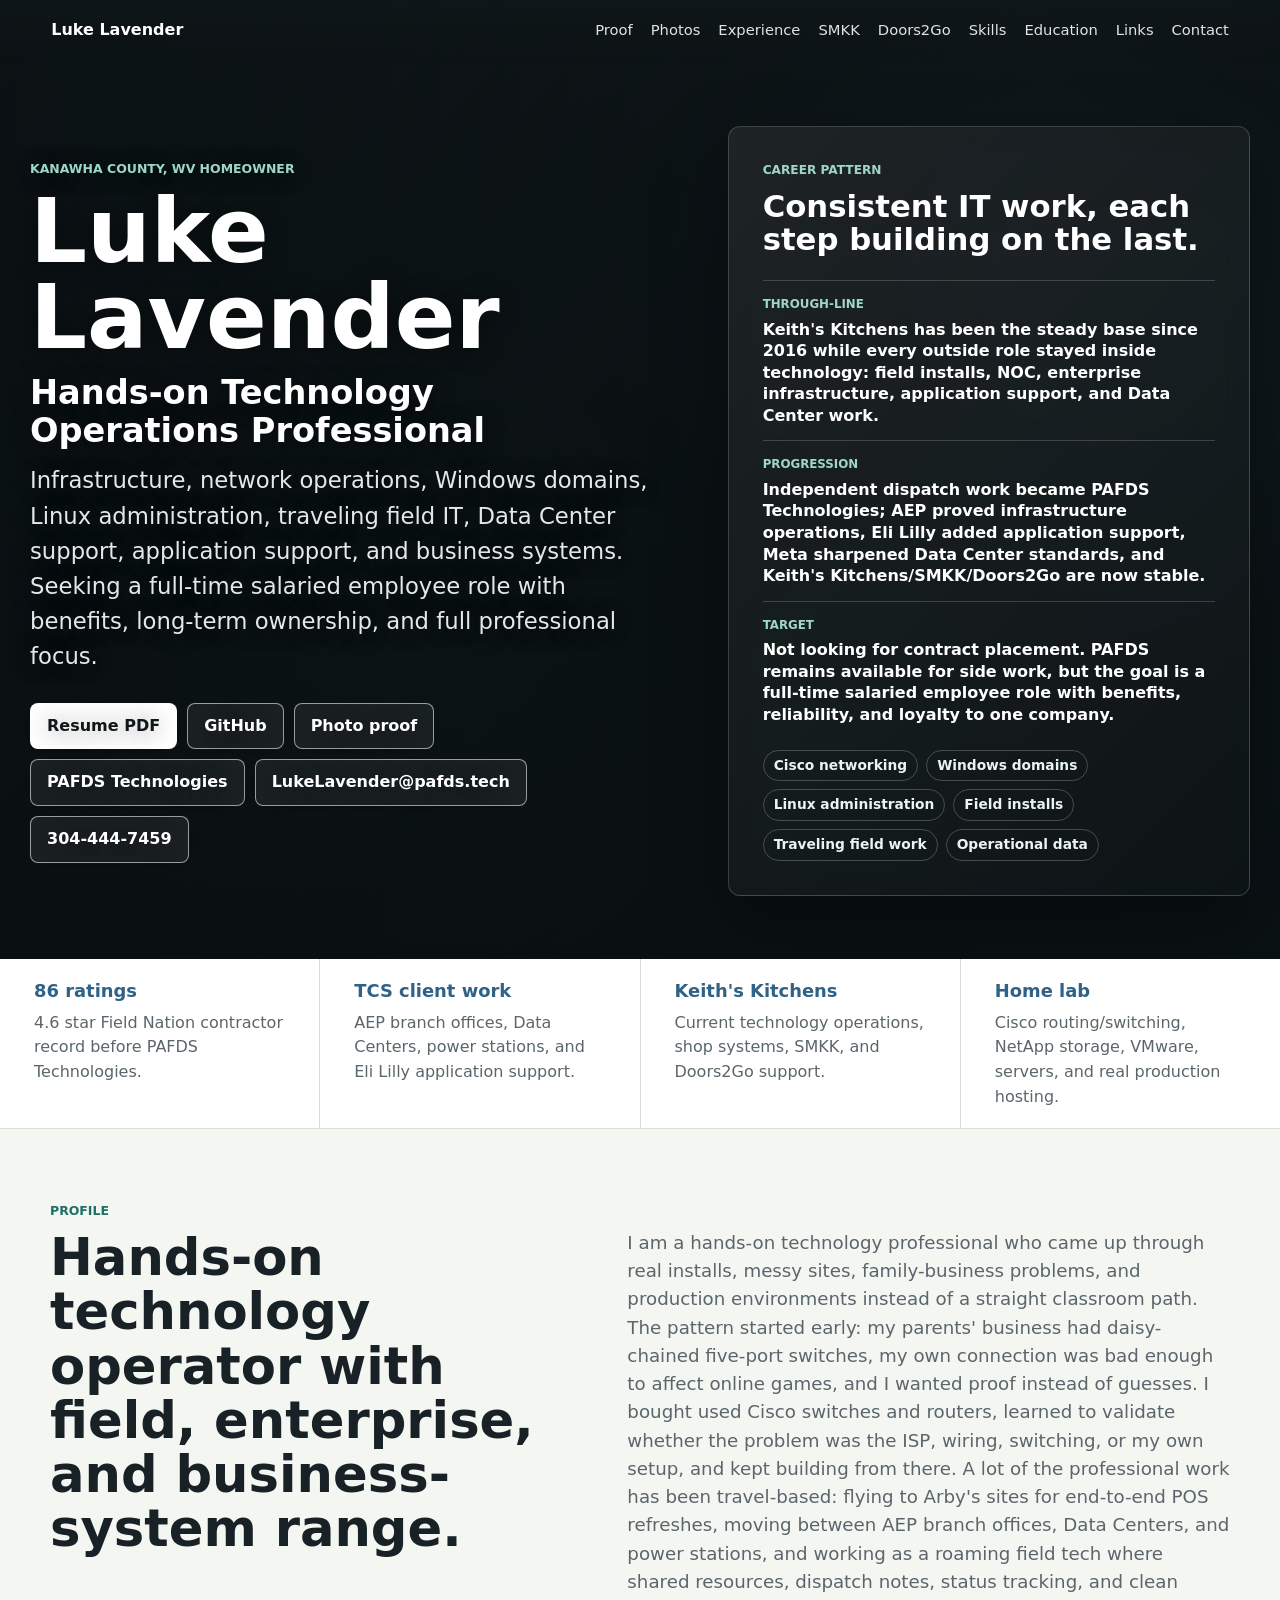
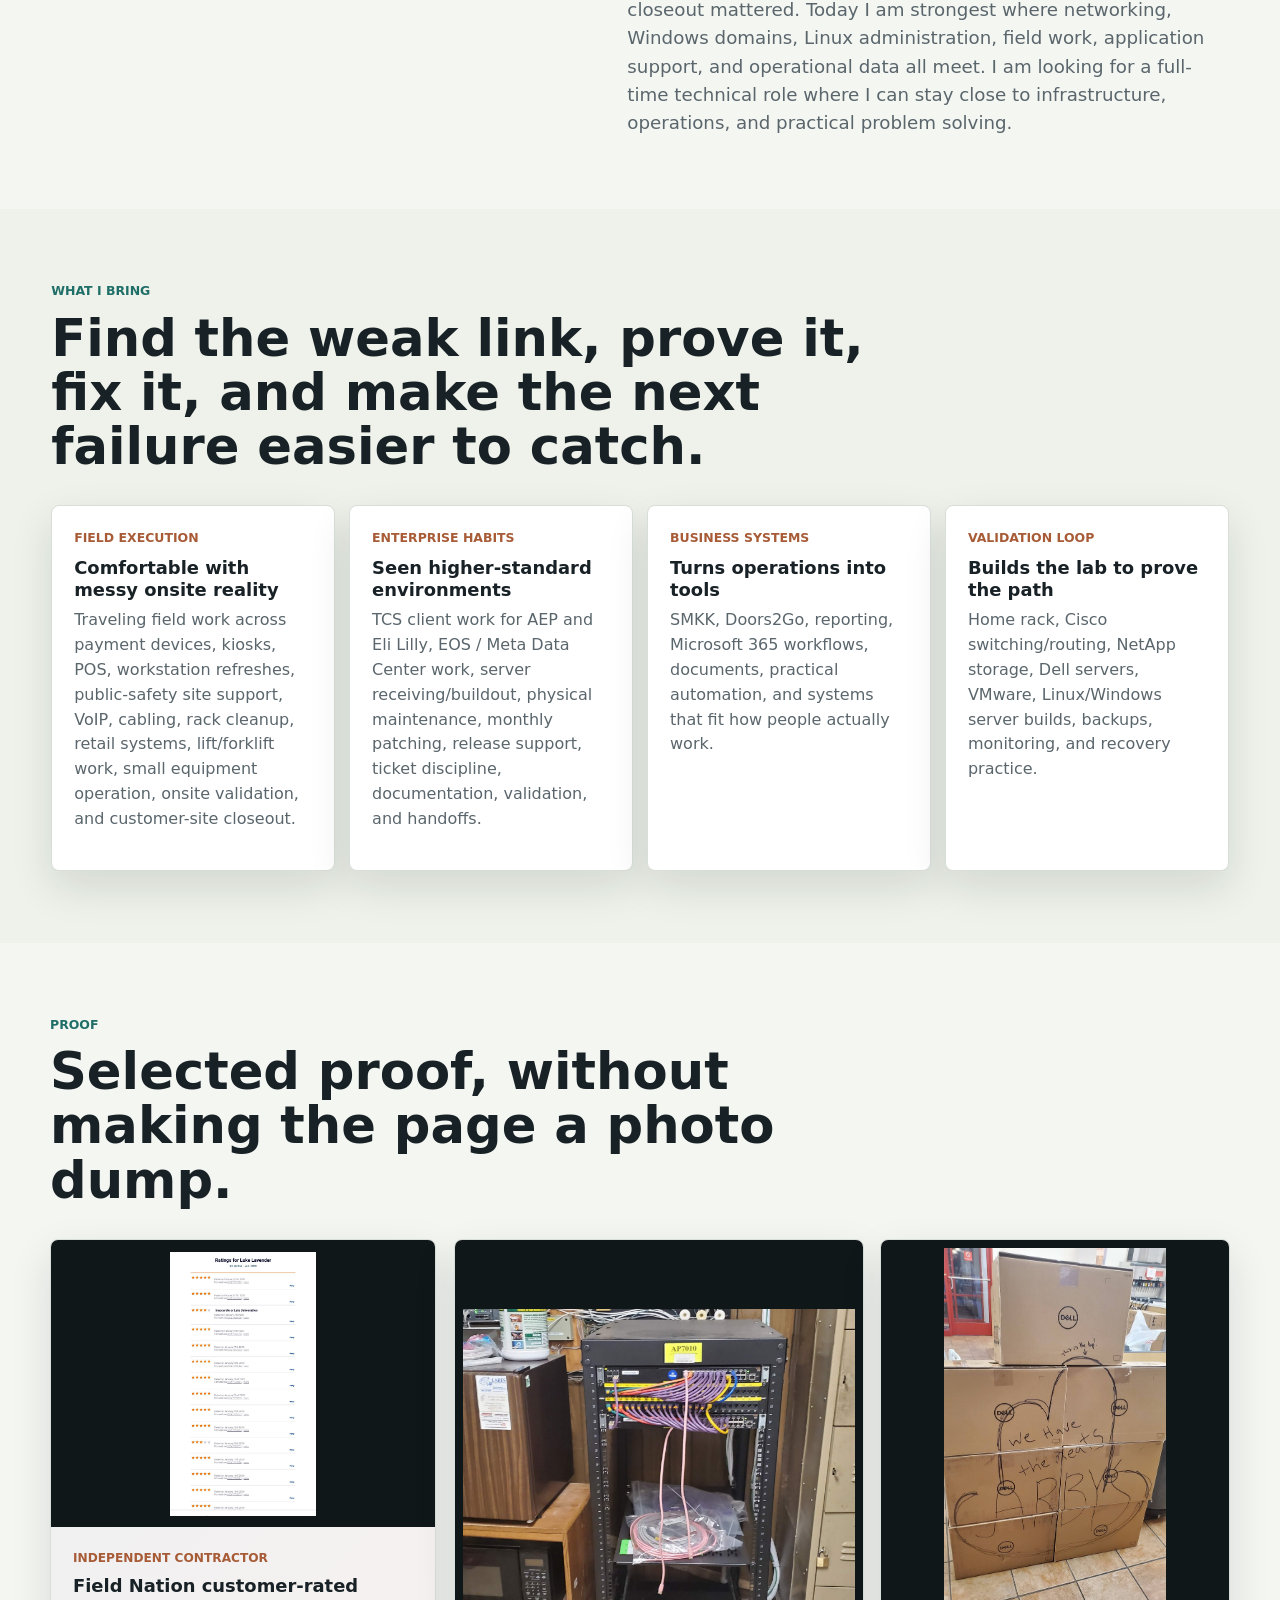
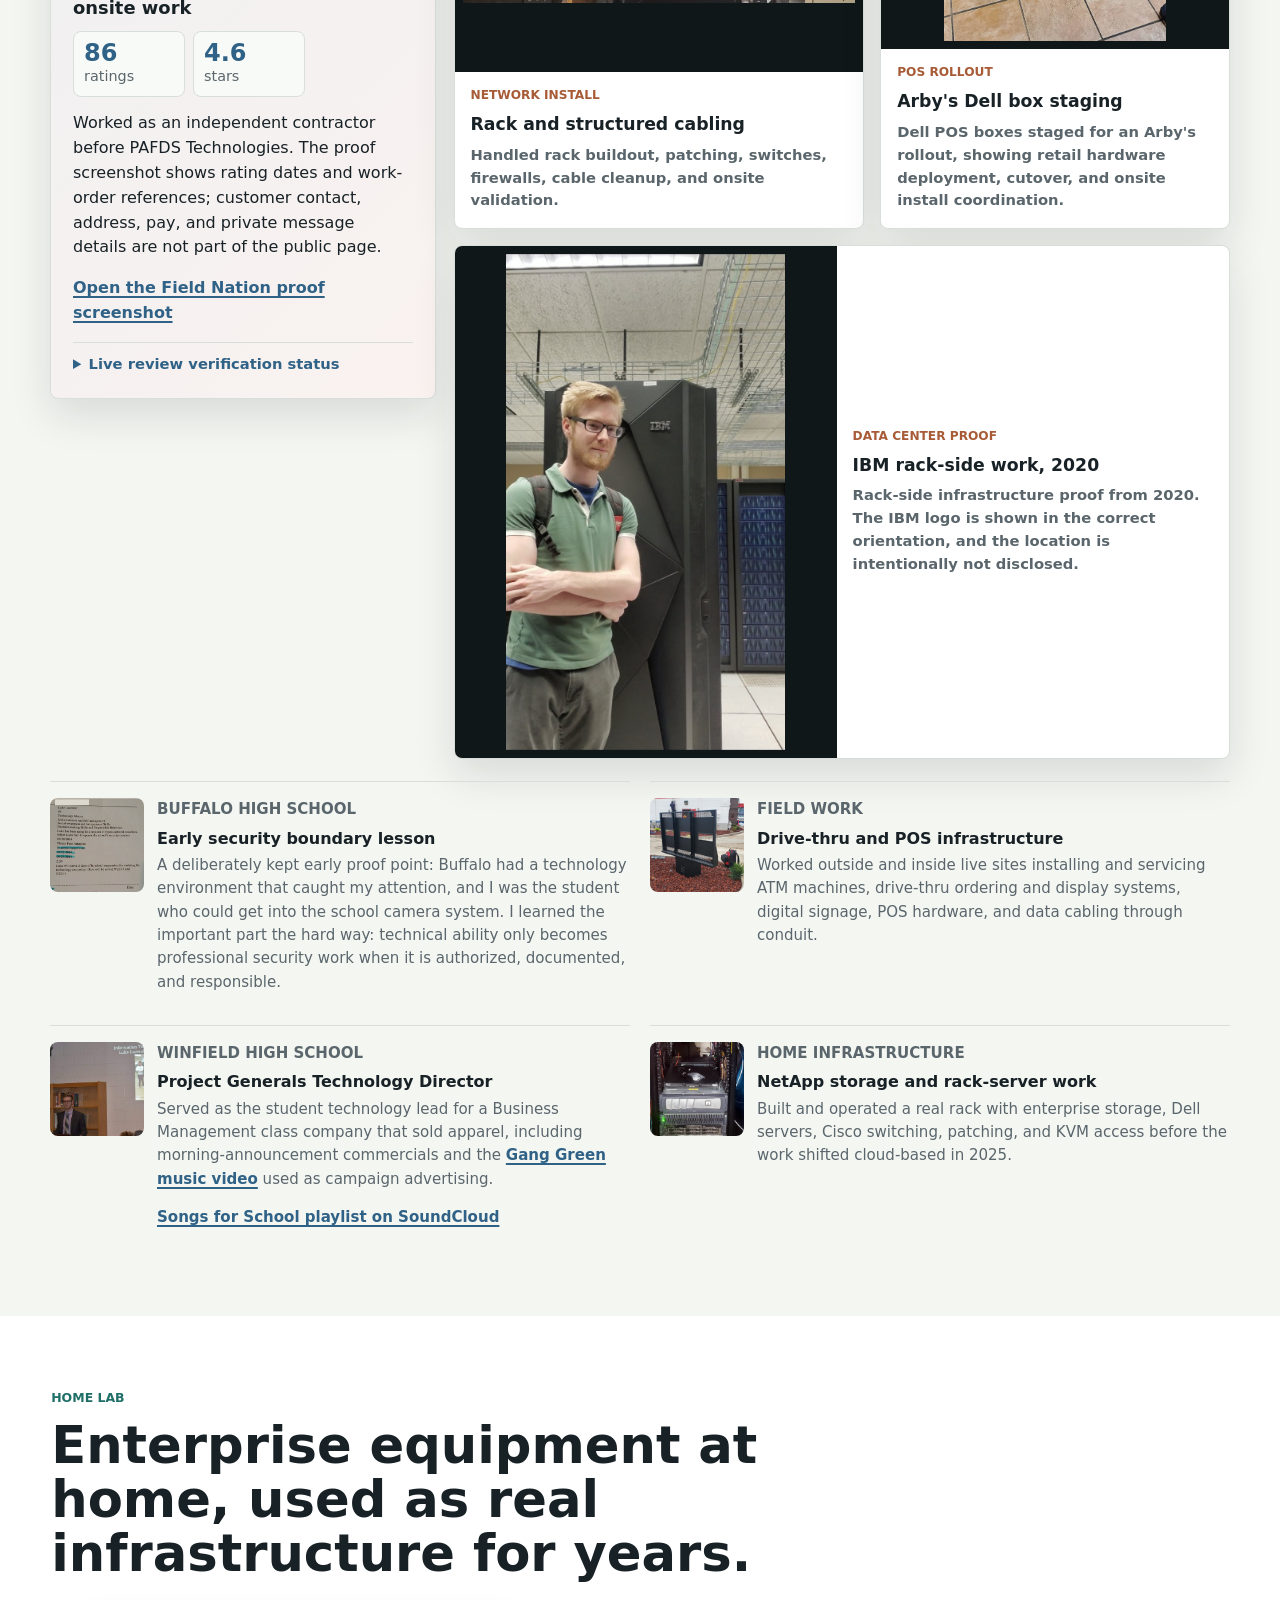
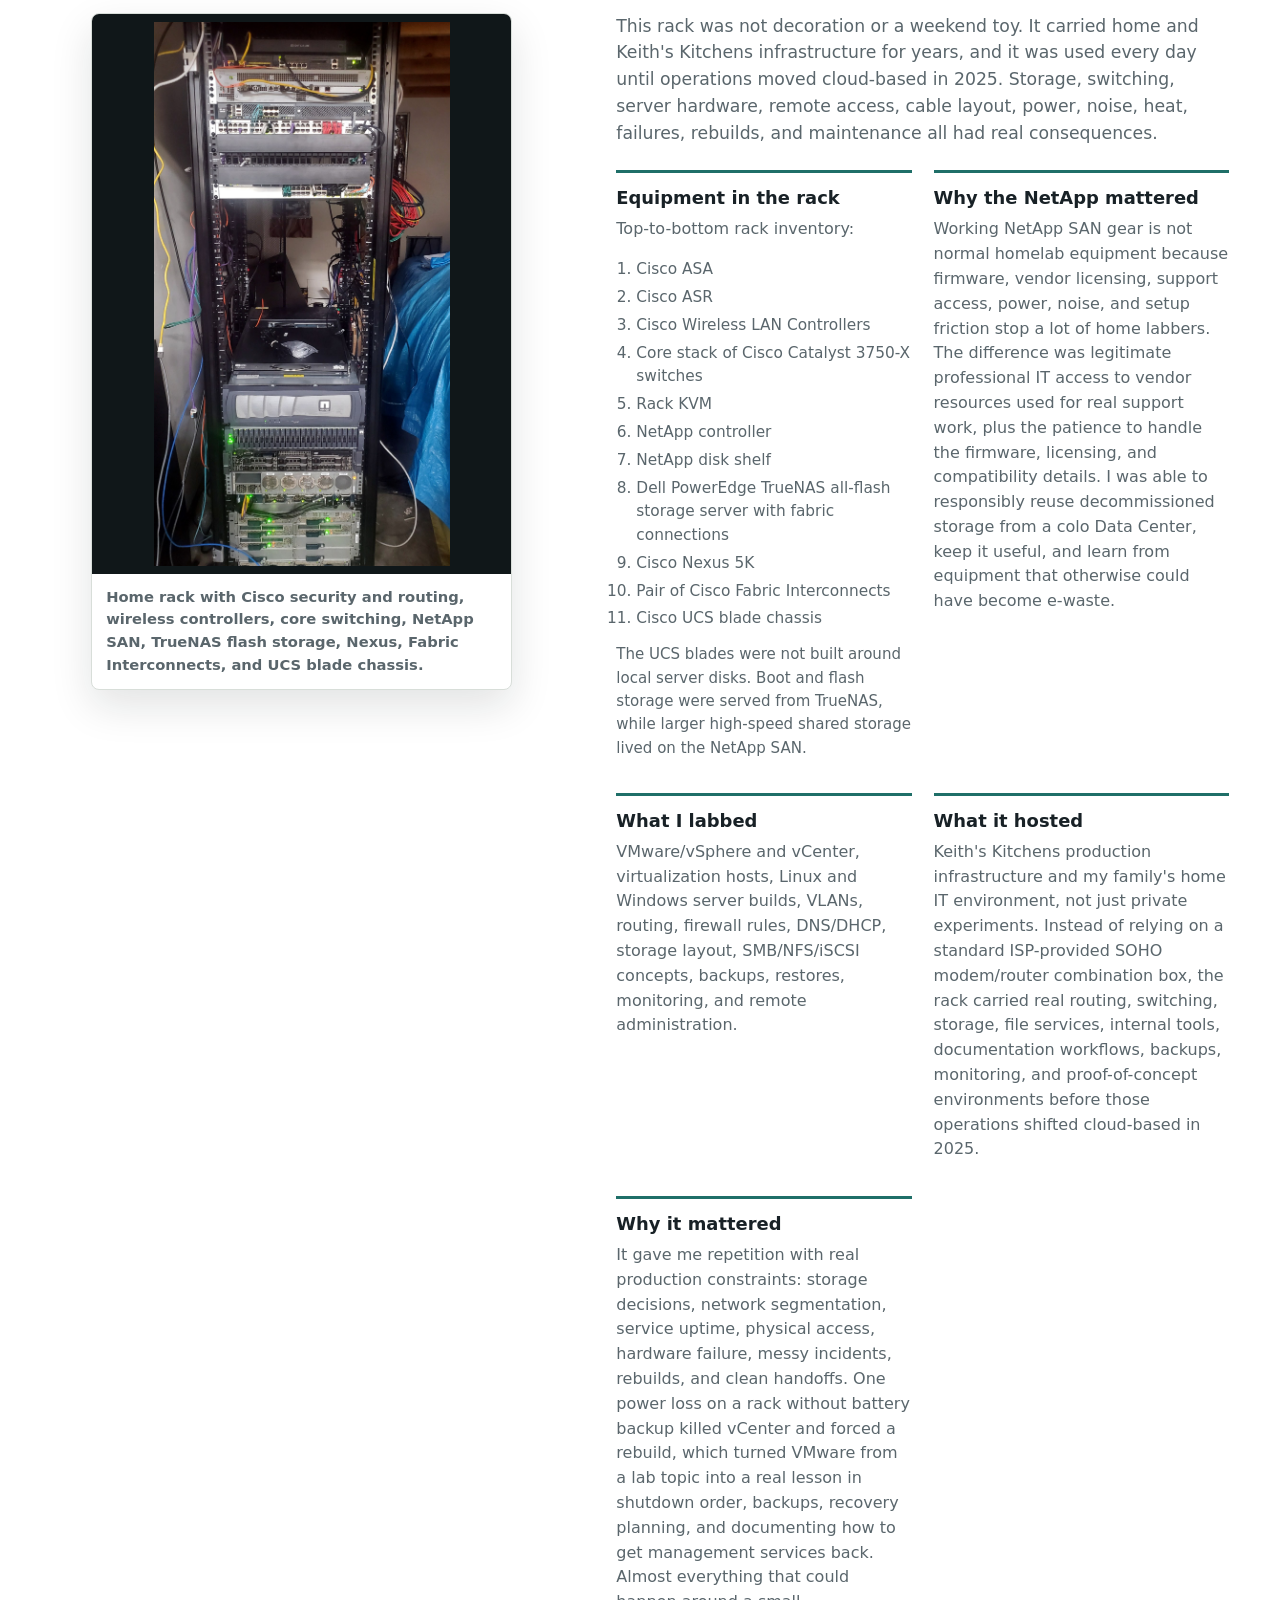
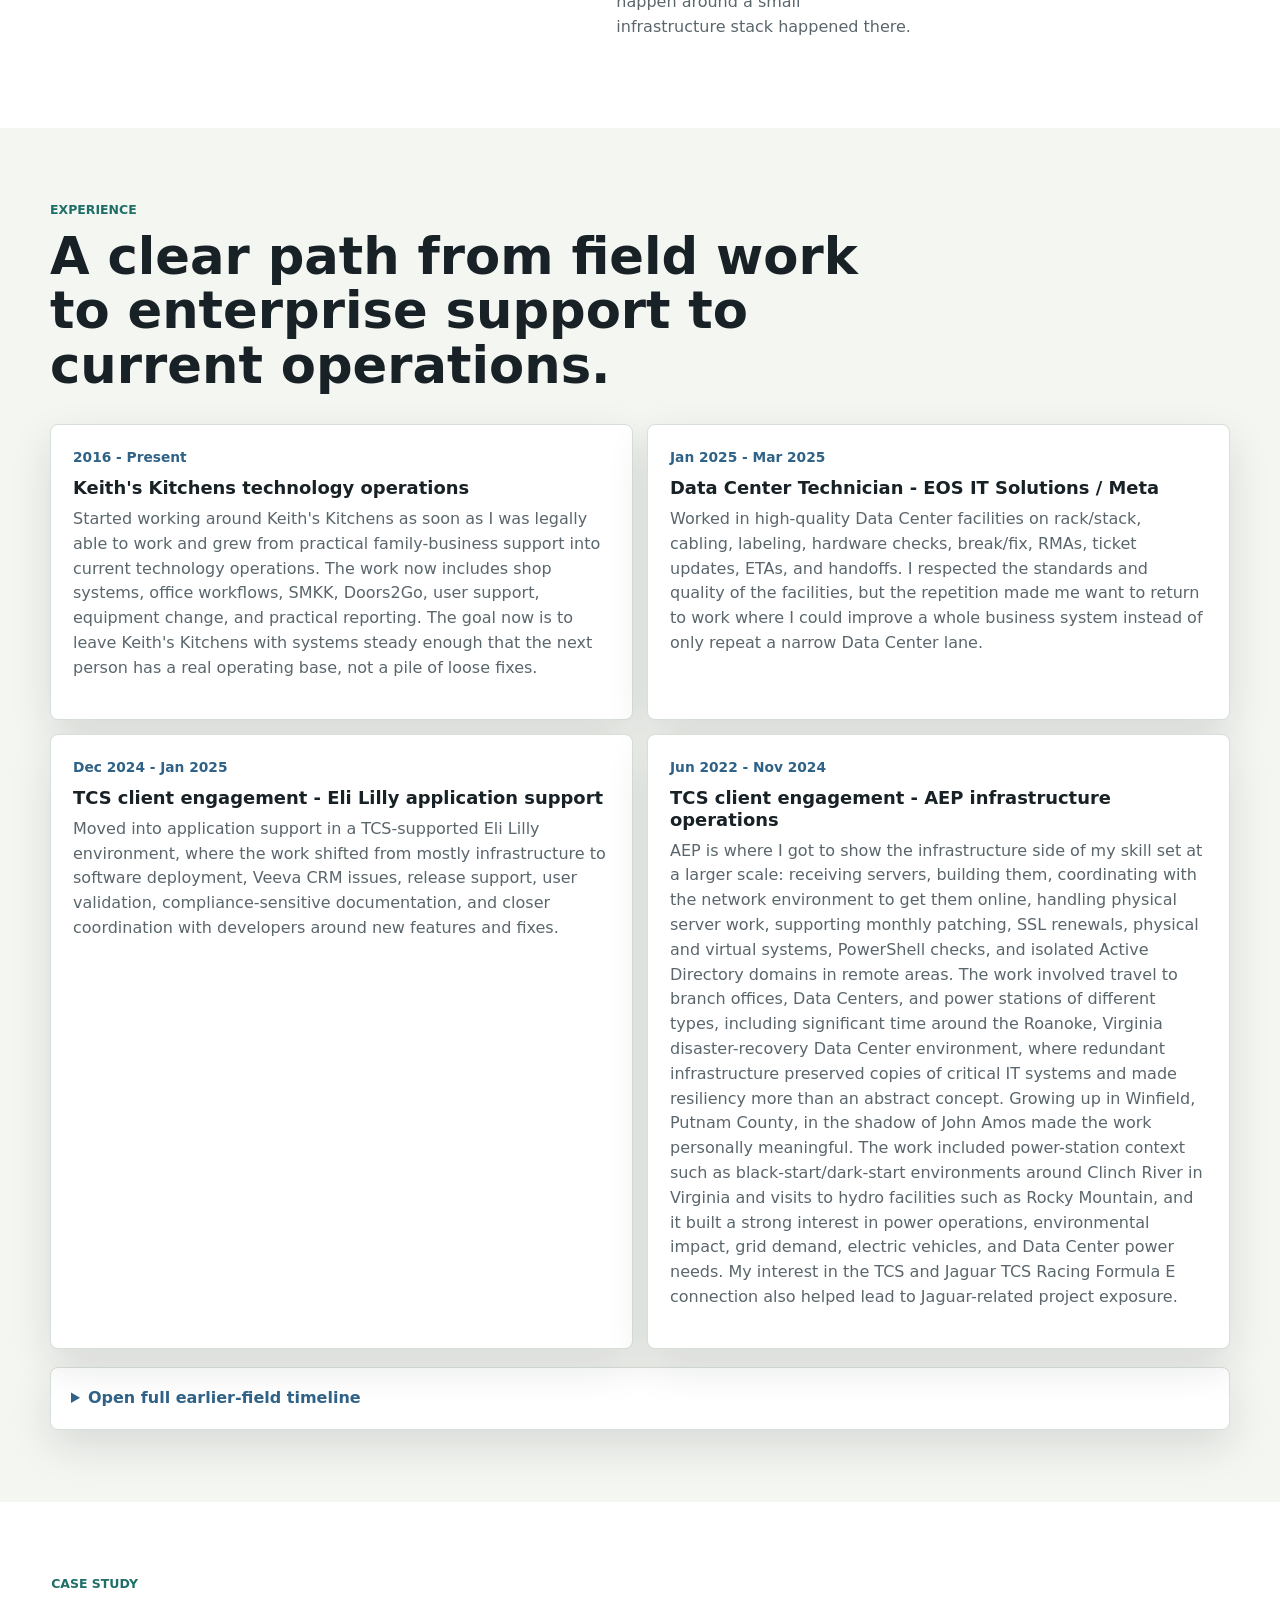
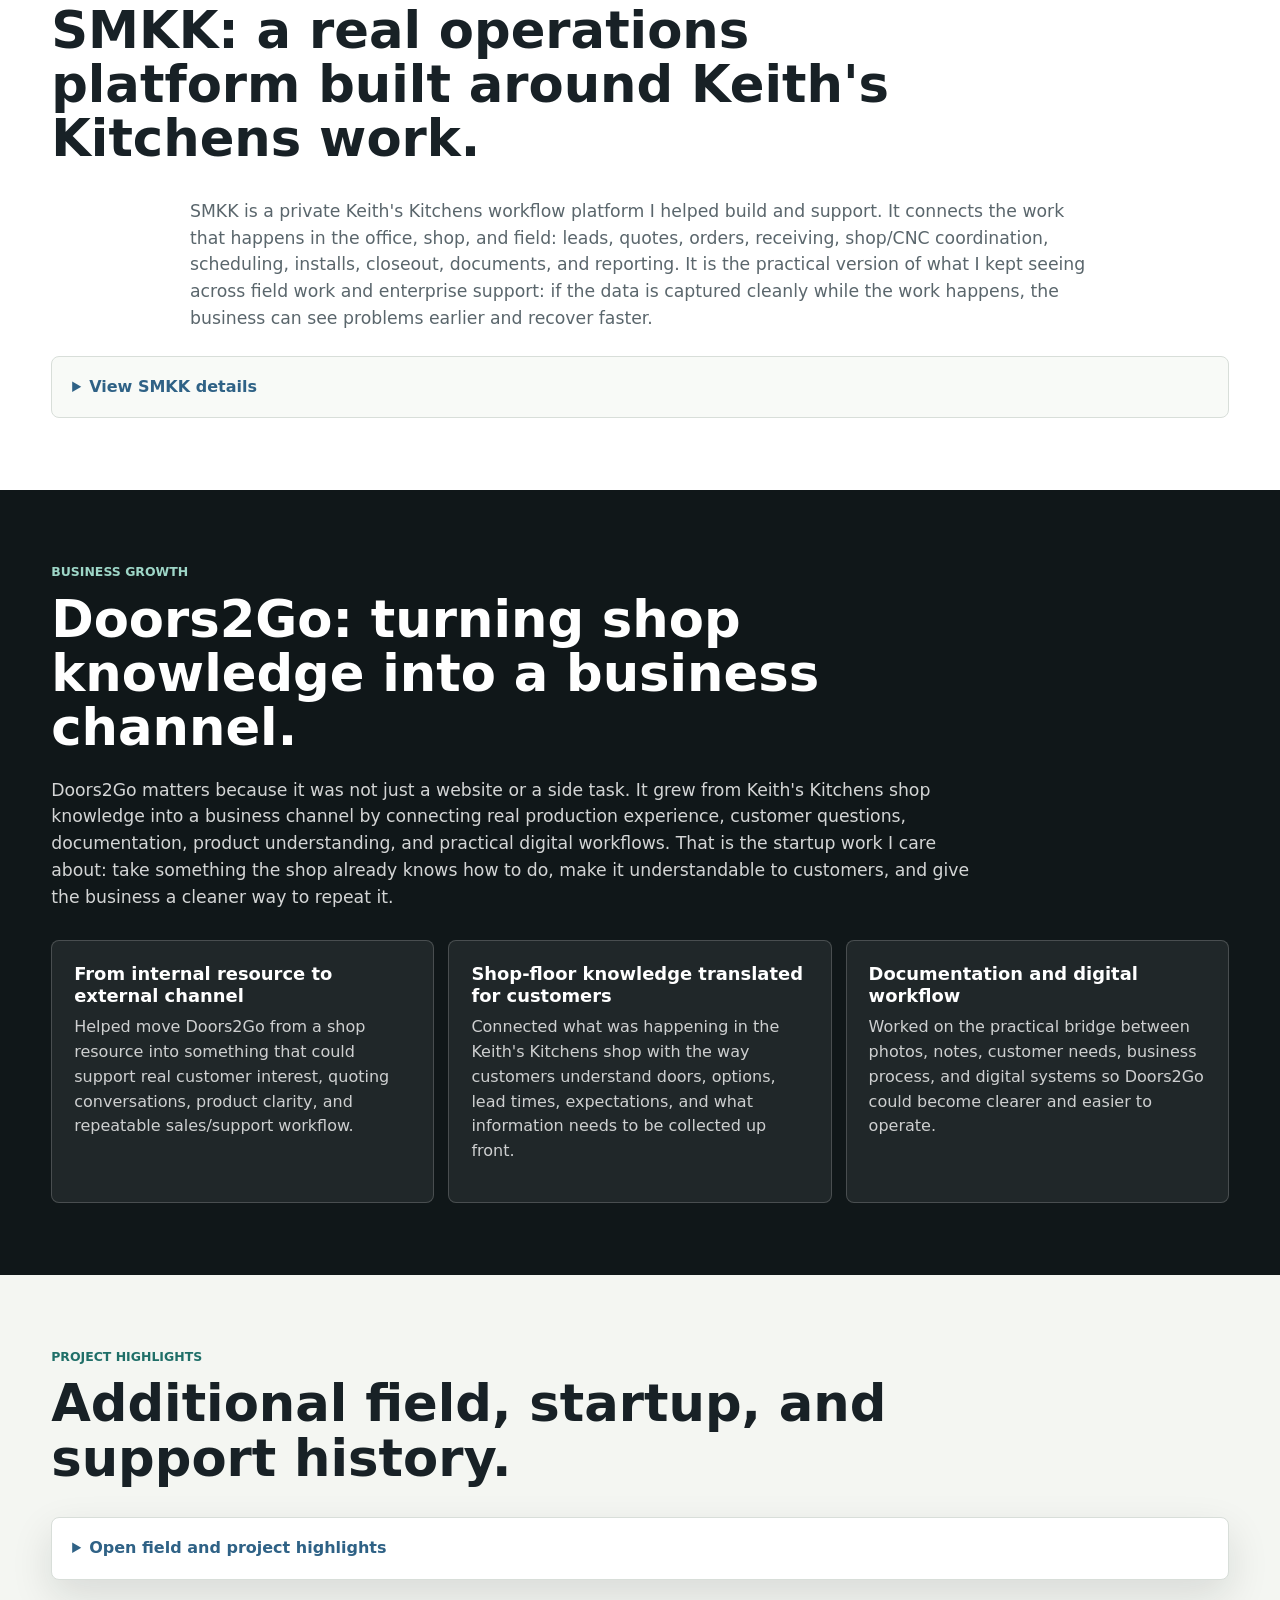
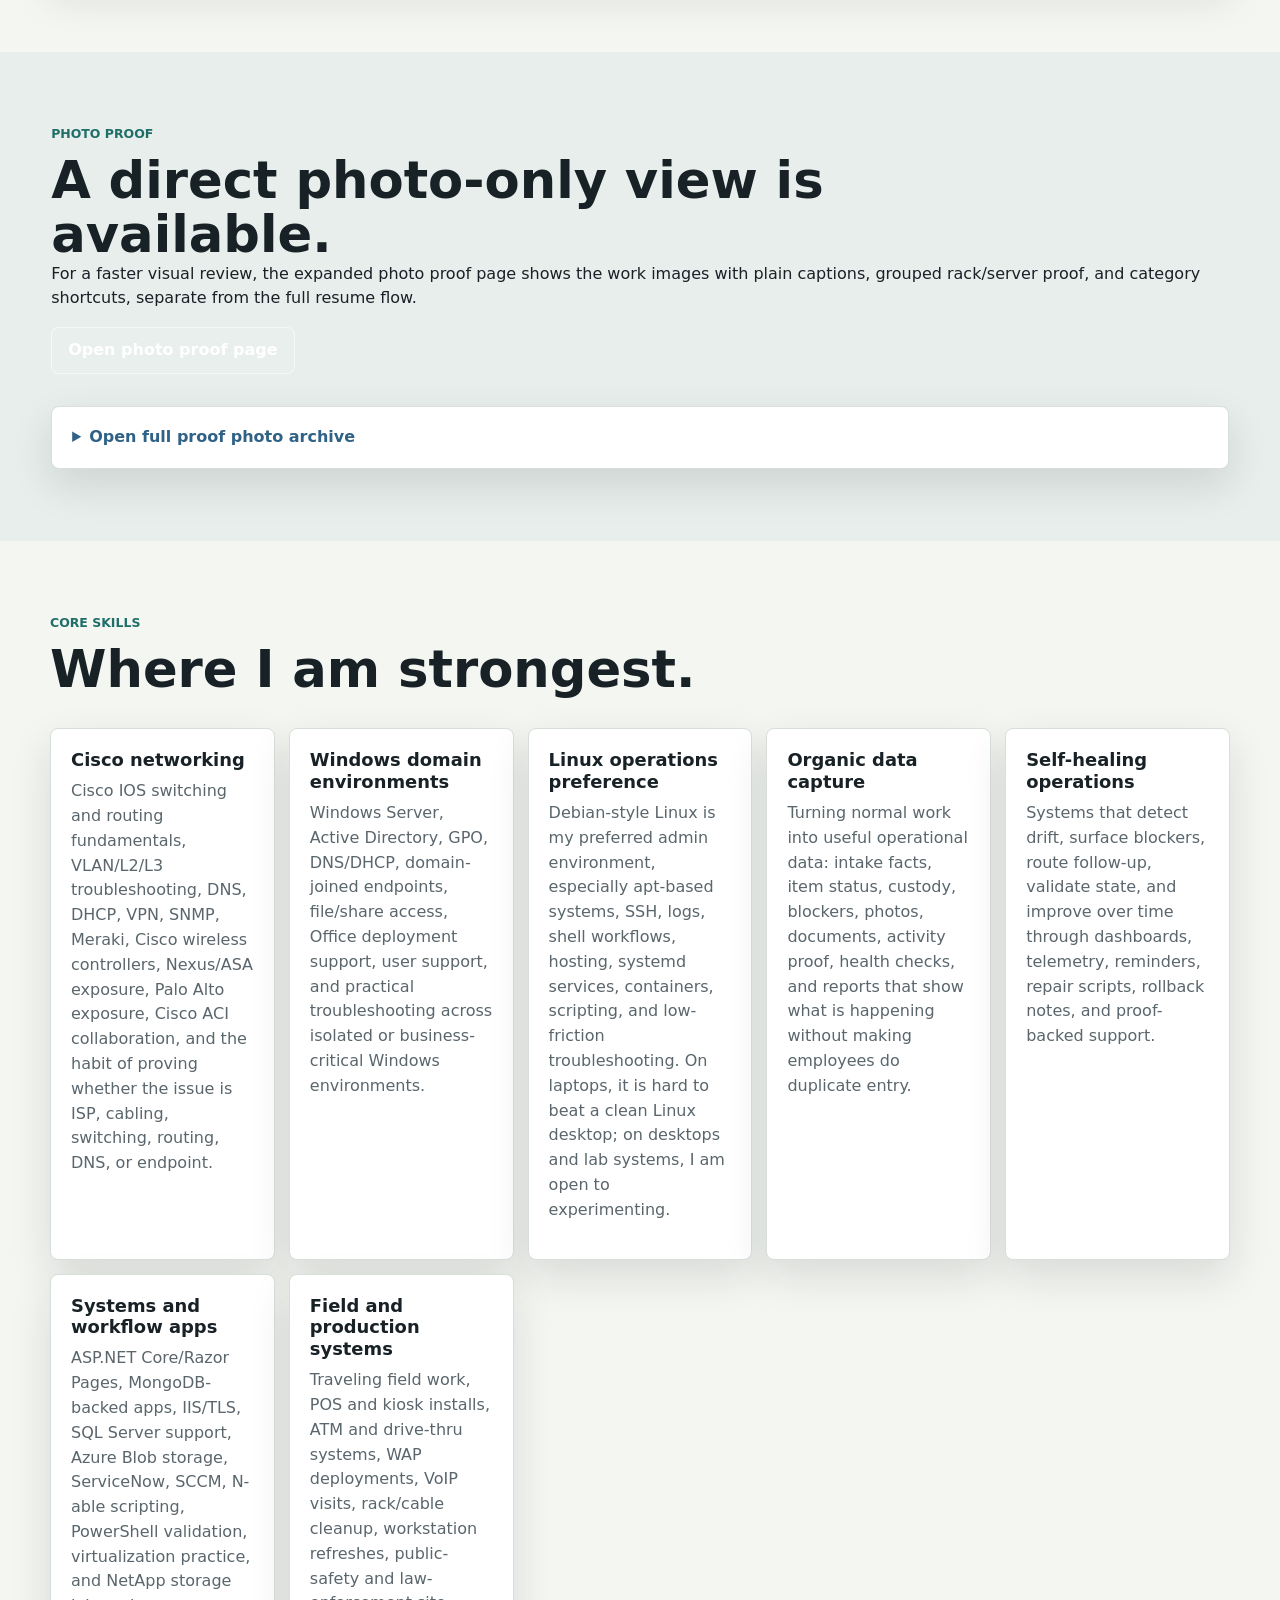
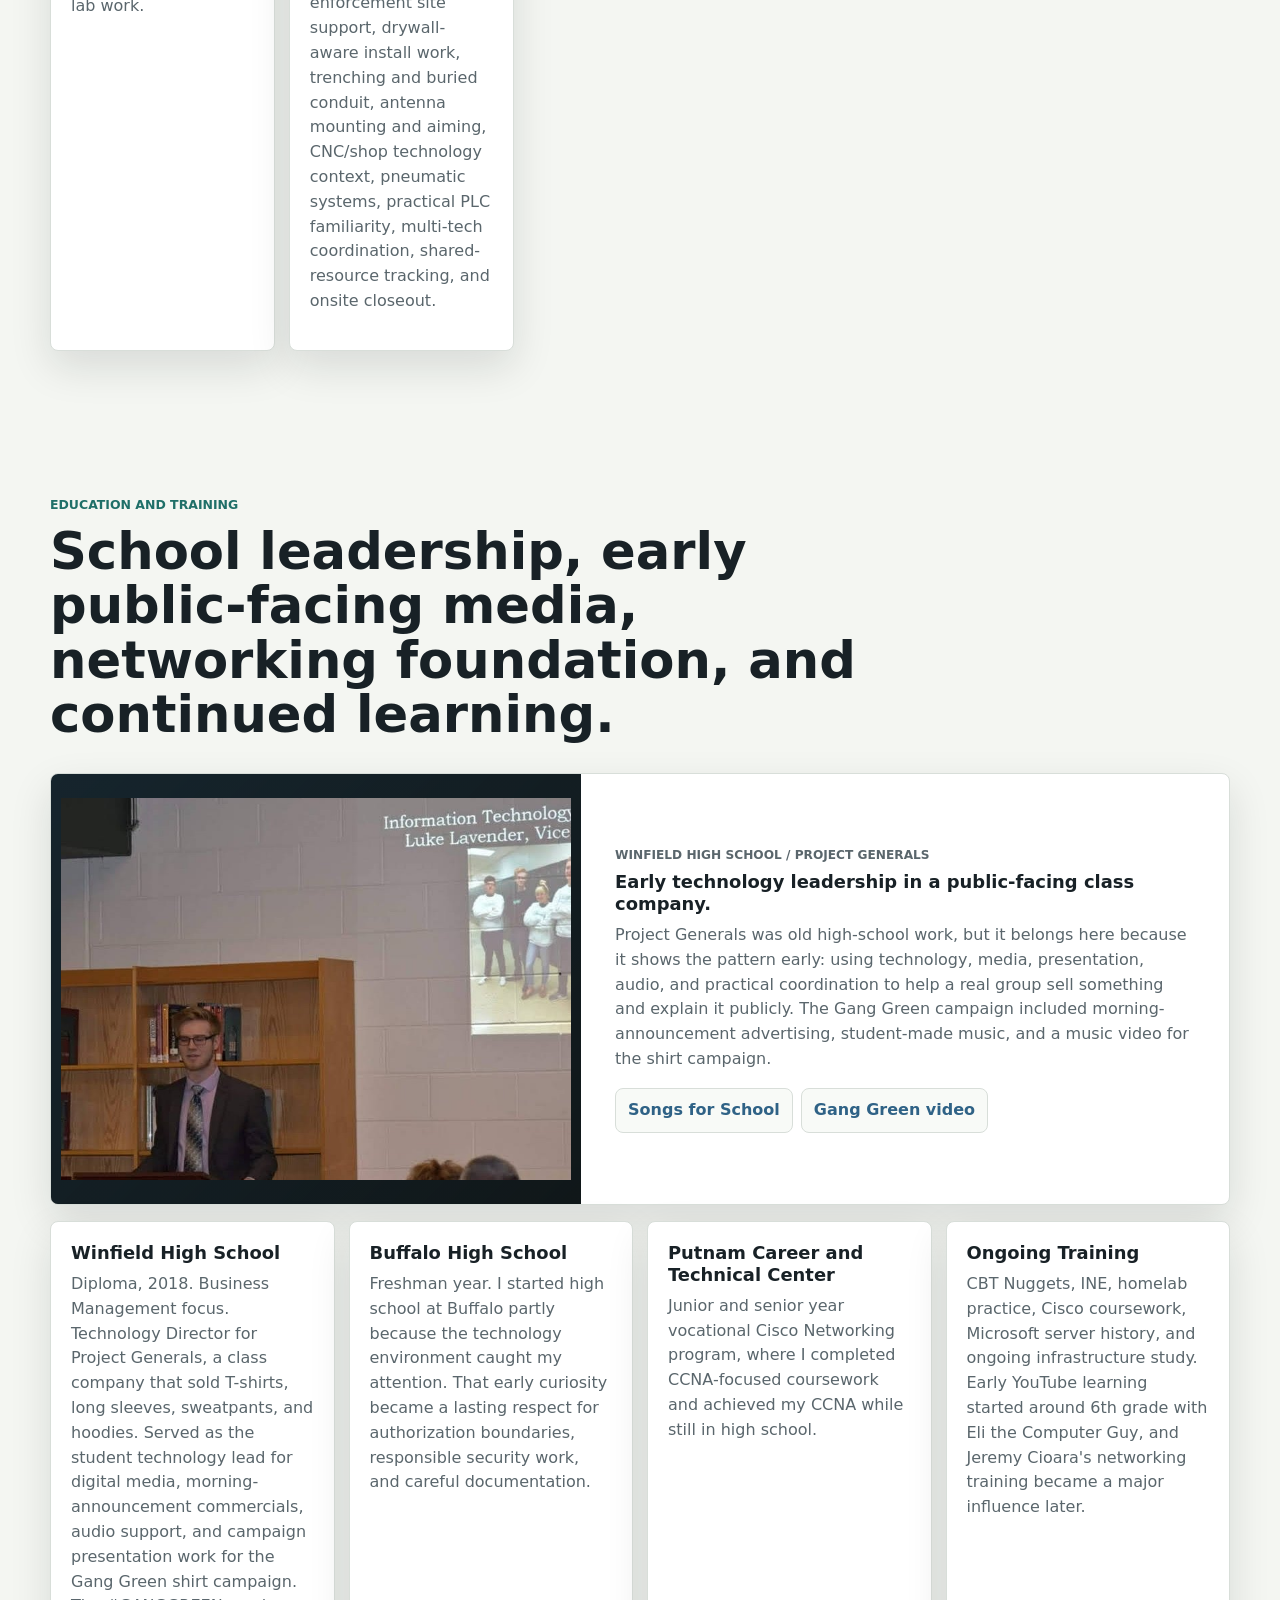
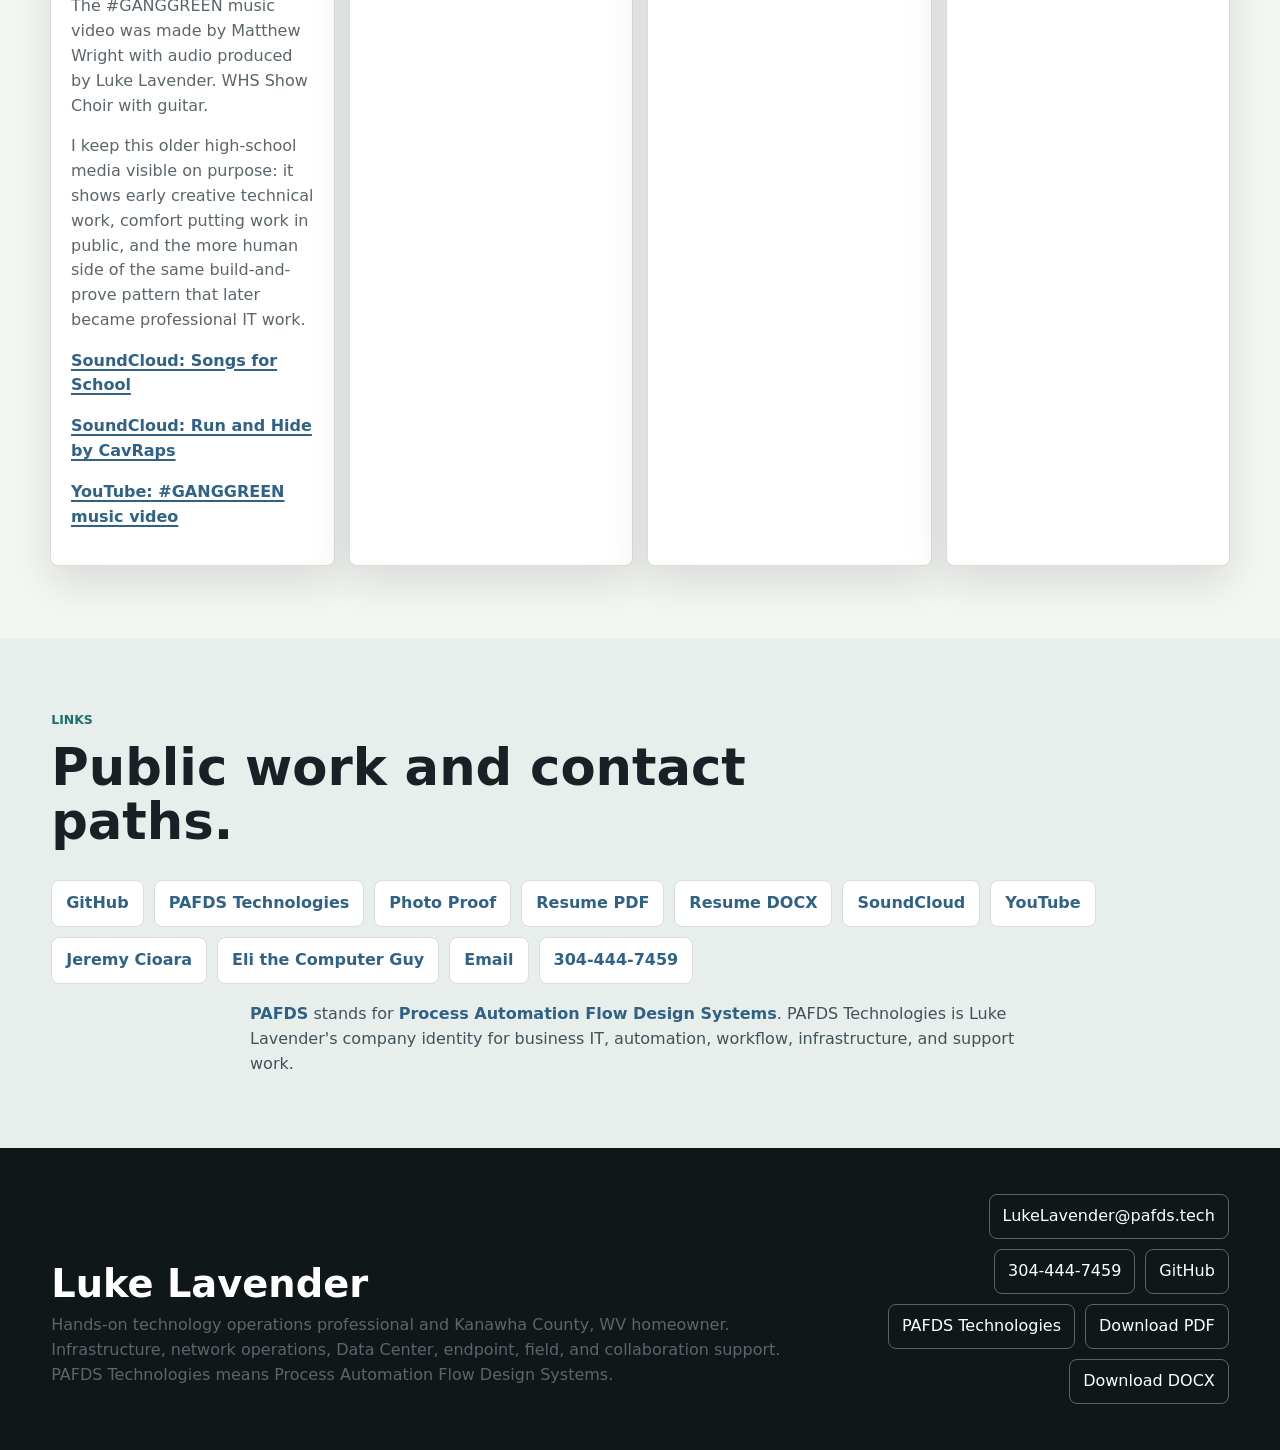
==== commit 2328072d: "Polish resume site QA and career target" ====
--- a/index.html
+++ b/index.html
@@ -1,26 +1,26 @@
-<!doctype html>
+<!DOCTYPE html>
 <html lang="en">
 <head>
   <meta charset="utf-8">
   <meta name="viewport" content="width=device-width, initial-scale=1">
   <title>Luke Lavender | Technology Operations Professional in West Virginia</title>
-  <meta name="description" content="Luke Lavender is a hands-on technology operations professional in Kanawha County, West Virginia with experience in traveling field IT, network operations, datacenter support, Microsoft 365, endpoints, homelab infrastructure, SMKK, Doors2Go, Keith's Kitchens, and PAFDS Technologies: Process Automation Flow Design Systems.">
+  <meta name="description" content="Luke Lavender is a hands-on technology operations professional in Kanawha County, West Virginia with experience in traveling field IT, network operations, Data Center support, Microsoft 365, endpoints, homelab infrastructure, SMKK, Doors2Go, Keith's Kitchens, and PAFDS Technologies: Process Automation Flow Design Systems.">
   <meta name="robots" content="index,follow,max-image-preview:large">
   <meta name="author" content="Luke Lavender">
   <link rel="canonical" href="https://lukelavender.com/">
   <link rel="icon" href="/favicon.ico" sizes="any">
   <link rel="apple-touch-icon" href="/assets/apple-touch-icon.png">
   <meta property="og:title" content="Luke Lavender | Technology Operations Professional">
-  <meta property="og:description" content="Hands-on technology operations, traveling field IT, network operations, datacenter support, endpoints, Microsoft 365, SMKK, Doors2Go, homelab infrastructure, and PAFDS Technologies: Process Automation Flow Design Systems.">
+  <meta property="og:description" content="Hands-on technology operations, traveling field IT, network operations, Data Center support, endpoints, Microsoft 365, SMKK, Doors2Go, homelab infrastructure, and PAFDS Technologies: Process Automation Flow Design Systems.">
   <meta property="og:url" content="https://lukelavender.com/">
   <meta property="og:type" content="website">
   <meta property="og:image" content="https://lukelavender.com/assets/proof/home-rack-netapp-storage-detail.jpg">
   <meta property="og:site_name" content="Luke Lavender">
   <meta name="twitter:card" content="summary_large_image">
   <meta name="twitter:title" content="Luke Lavender | Technology Operations Professional">
-  <meta name="twitter:description" content="Hands-on technology operations, traveling field IT, network operations, datacenter support, endpoints, Microsoft 365, SMKK, Doors2Go, and PAFDS Technologies: Process Automation Flow Design Systems.">
+  <meta name="twitter:description" content="Hands-on technology operations, traveling field IT, network operations, Data Center support, endpoints, Microsoft 365, SMKK, Doors2Go, and PAFDS Technologies: Process Automation Flow Design Systems.">
   <meta name="twitter:image" content="https://lukelavender.com/assets/proof/home-rack-netapp-storage-detail.jpg">
-  <link rel="stylesheet" href="styles.css?v=20260607-dated-proof-fix">
+  <link rel="stylesheet" href="styles.css?v=20260607-final-qa2">
   <script type="application/ld+json">
   {
     "@context": "https://schema.org",
@@ -42,9 +42,7 @@
         },
         "sameAs": [
           "https://github.com/LukeLavender20",
-          "https://pafds.tech/",
-          "https://soundcloud.com/pafds-da-pumpkn/sets/songs-for-school",
-          "https://www.youtube.com/watch?v=ey-plzFMxlQ"
+          "https://pafds.tech/"
         ],
         "knowsAbout": [
           "Technology operations",
@@ -52,7 +50,7 @@
           "Traveling field IT",
           "Multi-site technical support",
           "Network operations",
-          "Datacenter support",
+          "Data Center support",
           "Microsoft 365",
           "Endpoint support",
           "Infrastructure support",
@@ -143,34 +141,34 @@
           <p class="eyebrow">Kanawha County, WV homeowner</p>
           <h1>Luke Lavender</h1>
           <p class="role-title">Hands-on Technology Operations Professional</p>
-          <p class="hero-subtitle">Infrastructure, network operations, Windows domains, Linux administration, traveling field IT, datacenter support, application support, and business systems. Current Keith's Kitchens technology support; seeking the right full-time hands-on technology role outside Keith's Kitchens.</p>
+          <p class="hero-subtitle">Infrastructure, network operations, Windows domains, Linux administration, traveling field IT, Data Center support, application support, and business systems. Seeking a full-time salaried employee role with benefits, long-term ownership, and full professional focus.</p>
           <div class="hero-actions">
             <a class="button primary" href="docs/Luke_Lavender_Resume.pdf">Resume PDF</a>
             <a class="button secondary" href="https://github.com/LukeLavender20" target="_blank" rel="noopener">GitHub</a>
             <a class="button secondary" href="photos.html">Photo proof</a>
             <a class="button secondary" href="https://pafds.tech/" target="_blank" rel="noopener">PAFDS Technologies</a>
             <a class="button secondary" href="mailto:LukeLavender@pafds.tech">LukeLavender@pafds.tech</a>
-            <a class="button secondary" href="tel:+13044447459">304-444-7459</a>
+            <a class="button secondary" href="tel:+13044447459">304&#8209;444&#8209;7459</a>
           </div>
         </div>
-        <div class="hero-brief" aria-label="Resume focus">
-          <p class="brief-label">Resume focus</p>
-          <h2>Technology operations that stays close to the work.</h2>
+        <div class="hero-brief">
+          <p class="brief-label">Career pattern</p>
+          <h2>Consistent IT work, each step building on the last.</h2>
           <div class="brief-grid">
             <div>
-              <span>Strongest fit</span>
-              <strong>Infrastructure, networking, Windows domains, Linux, endpoints, and multi-site field IT.</strong>
+              <span>Through-line</span>
+              <strong>Keith's Kitchens has been the steady base since 2016 while every outside role stayed inside technology: field installs, NOC, enterprise infrastructure, application support, and Data Center work.</strong>
             </div>
             <div>
-              <span>Proof base</span>
-              <strong>Field Nation ratings, TCS enterprise client work, Meta datacenter standards, SMKK, Doors2Go, and PAFDS Technologies.</strong>
+              <span>Progression</span>
+              <strong>Independent dispatch work became PAFDS Technologies; AEP proved infrastructure operations, Eli Lilly added application support, Meta sharpened Data Center standards, and Keith's Kitchens/SMKK/Doors2Go are now stable.</strong>
             </div>
             <div>
-              <span>Current role</span>
-              <strong>Keith's Kitchens technology support; open to the right full-time technical position.</strong>
+              <span>Target</span>
+              <strong>Not looking for contract placement. PAFDS remains available for side work, but the goal is a full-time salaried employee role with benefits, reliability, and loyalty to one company.</strong>
             </div>
           </div>
-          <div class="brief-tags" aria-label="Core strengths">
+          <div class="brief-tags">
             <span>Cisco networking</span>
             <span>Windows domains</span>
             <span>Linux administration</span>
@@ -189,7 +187,7 @@
       </div>
       <div>
         <strong>TCS client work</strong>
-        <span>AEP branch offices, datacenters, power stations, and Eli Lilly application support.</span>
+        <span>AEP branch offices, Data Centers, power stations, and Eli Lilly application support.</span>
       </div>
       <div>
         <strong>Keith's Kitchens</strong>
@@ -212,7 +210,7 @@
         had daisy-chained five-port switches, my own connection was bad enough to affect online games, and I wanted proof
         instead of guesses. I bought used Cisco switches and routers, learned to validate whether the problem was the ISP,
         wiring, switching, or my own setup, and kept building from there. A lot of the professional work has been travel-based:
-        flying to Arby's sites for end-to-end POS refreshes, moving between AEP branch offices, datacenters, and power
+        flying to Arby's sites for end-to-end POS refreshes, moving between AEP branch offices, Data Centers, and power
         stations, and working as a roaming field tech where shared resources, dispatch notes, status tracking, and clean
         closeout mattered. Today I am strongest where networking, Windows domains, Linux administration, field work,
         application support, and operational data all meet. I am looking for a full-time technical role where I can stay
@@ -234,7 +232,7 @@
         <article>
           <span>Enterprise habits</span>
           <h3>Seen higher-standard environments</h3>
-          <p>TCS client work for AEP and Eli Lilly, EOS / Meta datacenter work, server receiving/buildout, physical maintenance, monthly patching, release support, ticket discipline, documentation, validation, and handoffs.</p>
+          <p>TCS client work for AEP and Eli Lilly, EOS / Meta Data Center work, server receiving/buildout, physical maintenance, monthly patching, release support, ticket discipline, documentation, validation, and handoffs.</p>
         </article>
         <article>
           <span>Business systems</span>
@@ -262,7 +260,7 @@
           <div class="fieldnation-copy">
             <p class="tag">Independent contractor</p>
             <h3>Field Nation customer-rated onsite work</h3>
-            <div class="proof-metrics" aria-label="Field Nation rating summary">
+            <div class="proof-metrics">
               <span><strong>86</strong> ratings</span>
               <span><strong>4.6</strong> stars</span>
             </div>
@@ -274,7 +272,7 @@
             </details>
           </div>
         </article>
-        <div class="proof-visual-band" aria-label="Field proof highlights">
+        <div class="proof-visual-band">
           <figure class="proof-visual rack-proof">
             <a class="image-link" href="assets/proof/rack-cabling-wide.jpg?v=20260606-full-rack" target="_blank" rel="noopener">
               <img loading="lazy" decoding="async" src="assets/proof/rack-cabling-wide.jpg?v=20260606-full-rack" alt="Full network rack view with structured cabling, switches, patch panels, and onsite equipment">
@@ -300,13 +298,13 @@
               <img loading="lazy" decoding="async" src="assets/proof/ibm-rack-2020-luke.jpg?v=20260606-ibm" alt="Luke Lavender beside an IBM rack in 2020 with the IBM logo readable">
             </a>
             <figcaption>
-              <span class="tag">Datacenter proof</span>
+              <span class="tag">Data Center proof</span>
               <strong>IBM rack-side work, 2020</strong>
               Rack-side infrastructure proof from 2020. The IBM logo is shown in the correct orientation, and the location is intentionally not disclosed.
             </figcaption>
           </figure>
         </div>
-        <div class="proof-notes" aria-label="Additional proof points">
+        <div class="proof-notes">
           <article>
             <a class="proof-thumb" href="assets/proof/buffalo-security-boundaries-redacted.jpg" target="_blank" rel="noopener">
               <img loading="lazy" decoding="async" src="assets/proof/buffalo-security-boundaries-redacted.jpg" alt="Buffalo High School technology misuse and in-school suspension document with staff member name redacted">
@@ -391,7 +389,7 @@
             </article>
             <article>
               <h3>Why the NetApp mattered</h3>
-              <p>Working NetApp SAN gear is not normal homelab equipment because firmware, vendor licensing, support access, power, noise, and setup friction stop a lot of home labbers. The difference was legitimate professional IT access to vendor resources used for real support work, plus the patience to handle the firmware, licensing, and compatibility details. I was able to responsibly reuse decommissioned storage from a colo datacenter, keep it useful, and learn from equipment that otherwise could have become e-waste.</p>
+              <p>Working NetApp SAN gear is not normal homelab equipment because firmware, vendor licensing, support access, power, noise, and setup friction stop a lot of home labbers. The difference was legitimate professional IT access to vendor resources used for real support work, plus the patience to handle the firmware, licensing, and compatibility details. I was able to responsibly reuse decommissioned storage from a colo Data Center, keep it useful, and learn from equipment that otherwise could have become e-waste.</p>
             </article>
             <article>
               <h3>What I labbed</h3>
@@ -423,8 +421,8 @@
         </article>
         <article>
           <span>Jan 2025 - Mar 2025</span>
-          <h3>Datacenter Technician - EOS IT Solutions / Meta</h3>
-          <p>Worked in high-quality datacenter facilities on rack/stack, cabling, labeling, hardware checks, break/fix, RMAs, ticket updates, ETAs, and handoffs. I respected the standards and quality of the facilities, but the repetition made me want to return to work where I could improve a whole business system instead of only repeat a narrow datacenter lane.</p>
+          <h3>Data Center Technician - EOS IT Solutions / Meta</h3>
+          <p>Worked in high-quality Data Center facilities on rack/stack, cabling, labeling, hardware checks, break/fix, RMAs, ticket updates, ETAs, and handoffs. I respected the standards and quality of the facilities, but the repetition made me want to return to work where I could improve a whole business system instead of only repeat a narrow Data Center lane.</p>
         </article>
         <article>
           <span>Dec 2024 - Jan 2025</span>
@@ -434,7 +432,7 @@
         <article>
           <span>Jun 2022 - Nov 2024</span>
           <h3>TCS client engagement - AEP infrastructure operations</h3>
-          <p>AEP is where I got to show the infrastructure side of my skill set at a larger scale: receiving servers, building them, coordinating with the network environment to get them online, handling physical server work, supporting monthly patching, SSL renewals, physical and virtual systems, PowerShell checks, and isolated Active Directory domains in remote areas. The work involved travel to branch offices, datacenters, and power stations of different types, including significant time around the Roanoke, Virginia disaster-recovery datacenter environment, where redundant infrastructure preserved copies of critical IT systems and made resiliency more than an abstract concept. Growing up in Winfield, Putnam County, in the shadow of John Amos made the work personally meaningful. The work included power-station context such as black-start/dark-start environments around Clinch River in Virginia and visits to hydro facilities such as Rocky Mountain, and it built a strong interest in power operations, environmental impact, grid demand, electric vehicles, and datacenter power needs. My interest in the TCS and Jaguar TCS Racing Formula E connection also helped lead to Jaguar-related project exposure.</p>
+          <p>AEP is where I got to show the infrastructure side of my skill set at a larger scale: receiving servers, building them, coordinating with the network environment to get them online, handling physical server work, supporting monthly patching, SSL renewals, physical and virtual systems, PowerShell checks, and isolated Active Directory domains in remote areas. The work involved travel to branch offices, Data Centers, and power stations of different types, including significant time around the Roanoke, Virginia disaster-recovery Data Center environment, where redundant infrastructure preserved copies of critical IT systems and made resiliency more than an abstract concept. Growing up in Winfield, Putnam County, in the shadow of John Amos made the work personally meaningful. The work included power-station context such as black-start/dark-start environments around Clinch River in Virginia and visits to hydro facilities such as Rocky Mountain, and it built a strong interest in power operations, environmental impact, grid demand, electric vehicles, and Data Center power needs. My interest in the TCS and Jaguar TCS Racing Formula E connection also helped lead to Jaguar-related project exposure.</p>
         </article>
       </div>
       <details class="timeline-details">
@@ -448,7 +446,7 @@
           <article>
             <span>Apr 2021 - Oct 2021</span>
             <h3>HCL Technologies contract - MRC Global</h3>
-            <p>Worked at MRC Global under an HCL Technologies contract engagement before joining Network Innovation Solutions, adding another enterprise customer environment to the path between field work, support operations, datacenter support, and larger-company IT standards.</p>
+            <p>Worked at MRC Global under an HCL Technologies contract engagement before joining Network Innovation Solutions, adding another enterprise customer environment to the path between field work, support operations, Data Center support, and larger-company IT standards.</p>
           </article>
           <article>
             <span>2019 - 2021</span>
@@ -590,7 +588,7 @@
             <p>Operated scissor lifts, boom lifts, man lifts, forklifts, trenching equipment, and a small excavator when field work required practical access, placement, or physical site execution.</p>
           </article>
           <article>
-            <h3>Shaffer & Shaffer law office</h3>
+            <h3>Shaffer &amp; Shaffer law office</h3>
             <p>Completed a VoIP-focused onsite visit with network cleanup and practical conference-room support, including table cable-routing work as extra cleanup around the main phone install.</p>
           </article>
           <article>
@@ -627,7 +625,7 @@
       <details class="gallery-details">
         <summary>Open full proof photo archive</summary>
         <div class="evidence-grid">
-          <figure><a class="image-link" href="assets/proof/datacenter-laptop-portrait.jpg" target="_blank" rel="noopener"><img loading="lazy" decoding="async" src="assets/proof/datacenter-laptop-portrait.jpg" alt="Luke using a laptop beside datacenter racks"></a><figcaption>Rack-side support portrait</figcaption></figure>
+          <figure><a class="image-link" href="assets/proof/data-center-laptop-portrait.jpg" target="_blank" rel="noopener"><img loading="lazy" decoding="async" src="assets/proof/data-center-laptop-portrait.jpg" alt="Luke using a laptop beside Data Center racks"></a><figcaption>Rack-side support portrait</figcaption></figure>
           <figure><a class="image-link" href="assets/proof/ibm-rack-2020-luke.jpg?v=20260606-ibm" target="_blank" rel="noopener"><img loading="lazy" decoding="async" src="assets/proof/ibm-rack-2020-luke.jpg?v=20260606-ibm" alt="Luke Lavender beside an IBM rack in 2020 with the IBM logo readable"></a><figcaption>IBM rack-side infrastructure proof, 2020. Location intentionally not disclosed.</figcaption></figure>
           <figure><a class="image-link" href="assets/proof/fieldnation-ratings-proof.jpg?v=20260606-workorders" target="_blank" rel="noopener"><img loading="lazy" decoding="async" src="assets/proof/fieldnation-ratings-proof.jpg?v=20260606-workorders" alt="Field Nation ratings screenshot for Luke Lavender showing 86 ratings, 4.6 stars, rating dates, and work-order references"></a><figcaption>Field Nation rating proof</figcaption></figure>
           <figure><a class="image-link" href="assets/proof/buffalo-security-boundaries-redacted.jpg" target="_blank" rel="noopener"><img loading="lazy" decoding="async" src="assets/proof/buffalo-security-boundaries-redacted.jpg" alt="Buffalo High School technology misuse and in-school suspension document with staff member name redacted"></a><figcaption>Buffalo in-school suspension technology boundary proof, staff name redacted</figcaption></figure>
@@ -641,10 +639,10 @@
           <figure><a class="image-link" href="assets/proof/retail-rack-cutover-detail.jpg" target="_blank" rel="noopener"><img loading="lazy" decoding="async" src="assets/proof/retail-rack-cutover-detail.jpg" alt="Retail rack cutover detail with POS labels, phone, UPS, server, and cabling"></a><figcaption>Retail rack: cutover detail and closeout context</figcaption></figure>
           <figure><a class="image-link" href="assets/proof/server-room-network-rack-2020.jpg" target="_blank" rel="noopener"><img loading="lazy" decoding="async" src="assets/proof/server-room-network-rack-2020.jpg" alt="Tall server and network rack in a server room"></a><figcaption>Server-room network rack, 2020</figcaption></figure>
           <figure><a class="image-link" href="assets/proof/production-rack-netapp-server-stack.jpg" target="_blank" rel="noopener"><img loading="lazy" decoding="async" src="assets/proof/production-rack-netapp-server-stack.jpg" alt="Production rack with NetApp, servers, and network equipment"></a><figcaption>Production rack: NetApp, servers, and switching</figcaption></figure>
-          <figure><a class="image-link" href="assets/proof/datacenter-server-room-wide.jpg" target="_blank" rel="noopener"><img loading="lazy" decoding="async" src="assets/proof/datacenter-server-room-wide.jpg" alt="Datacenter-style server room with multiple racks"></a><figcaption>Datacenter-style server-room rack exposure</figcaption></figure>
+          <figure><a class="image-link" href="assets/proof/data-center-server-room-wide.jpg" target="_blank" rel="noopener"><img loading="lazy" decoding="async" src="assets/proof/data-center-server-room-wide.jpg" alt="Data Center style server room with multiple racks"></a><figcaption>Data Center style server-room rack exposure</figcaption></figure>
           <figure><a class="image-link" href="assets/proof/hp-proliant-server-rack-detail.jpg" target="_blank" rel="noopener"><img loading="lazy" decoding="async" src="assets/proof/hp-proliant-server-rack-detail.jpg" alt="HP ProLiant server rack detail"></a><figcaption>HP ProLiant rack hardware detail</figcaption></figure>
-          <figure><a class="image-link" href="assets/proof/datacenter-cable-tray-rack-context.jpg" target="_blank" rel="noopener"><img loading="lazy" decoding="async" src="assets/proof/datacenter-cable-tray-rack-context.jpg" alt="Datacenter-style space with racks, cable tray, and support equipment"></a><figcaption>Rack room context with cable tray and support equipment</figcaption></figure>
-          <figure><a class="image-link" href="assets/proof/datacenter-dell-emc-rack.jpg" target="_blank" rel="noopener"><img loading="lazy" decoding="async" src="assets/proof/datacenter-dell-emc-rack.jpg" alt="Dell EMC rack and server hardware in a datacenter-style room"></a><figcaption>Dell EMC rack and server hardware exposure</figcaption></figure>
+          <figure><a class="image-link" href="assets/proof/data-center-cable-tray-rack-context.jpg" target="_blank" rel="noopener"><img loading="lazy" decoding="async" src="assets/proof/data-center-cable-tray-rack-context.jpg" alt="Data Center style space with racks, cable tray, and support equipment"></a><figcaption>Rack room context with cable tray and support equipment</figcaption></figure>
+          <figure><a class="image-link" href="assets/proof/data-center-dell-emc-rack.jpg" target="_blank" rel="noopener"><img loading="lazy" decoding="async" src="assets/proof/data-center-dell-emc-rack.jpg" alt="Dell EMC rack and server hardware in a Data Center style room"></a><figcaption>Dell EMC rack and server hardware exposure</figcaption></figure>
           <figure><a class="image-link" href="assets/proof/home-rack-netapp-lab.jpg" target="_blank" rel="noopener"><img loading="lazy" decoding="async" src="assets/proof/home-rack-netapp-lab.jpg" alt="Home lab rack with NetApp storage, Dell servers, switching, patch panels, and KVM console"></a><figcaption>Full home rack and NetApp lab</figcaption></figure>
           <figure><a class="image-link" href="assets/proof/home-rack-netapp-storage-detail.jpg" target="_blank" rel="noopener"><img loading="lazy" decoding="async" src="assets/proof/home-rack-netapp-storage-detail.jpg" alt="Home lab rack detail with NetApp storage and Dell rack servers"></a><figcaption>Home rack: NetApp storage and Dell servers</figcaption></figure>
           <figure><a class="image-link" href="assets/proof/arbys-rewire-proof-redacted.jpg?v=20260606-jackson" target="_blank" rel="noopener"><img loading="lazy" decoding="async" src="assets/proof/arbys-rewire-proof-redacted.jpg?v=20260606-jackson" alt="Jackson, Ohio Arby's rewire proof screenshot showing cable cleanup before and after evidence"></a><figcaption>Jackson, Ohio rewire proof</figcaption></figure>
@@ -714,7 +712,7 @@
           <p class="tag">Winfield High School / Project Generals</p>
           <h3>Early technology leadership in a public-facing class company.</h3>
           <p>Project Generals was old high-school work, but it belongs here because it shows the pattern early: using technology, media, presentation, audio, and practical coordination to help a real group sell something and explain it publicly. The Gang Green campaign included morning-announcement advertising, student-made music, and a music video for the shirt campaign.</p>
-          <div class="education-feature-links" aria-label="Project Generals media links">
+          <div class="education-feature-links">
             <a href="https://soundcloud.com/pafds-da-pumpkn/sets/songs-for-school?utm_source=clipboard&amp;utm_medium=text&amp;utm_campaign=social_sharing" target="_blank" rel="noopener">Songs for School</a>
             <a href="https://www.youtube.com/watch?v=ey-plzFMxlQ" target="_blank" rel="noopener">Gang Green video</a>
           </div>
@@ -760,7 +758,7 @@
         <a href="https://www.cbtnuggets.com/trainers/jeremy-cioara" target="_blank" rel="noopener">Jeremy Cioara</a>
         <a href="https://www.elithecomputerguy.com/" target="_blank" rel="noopener">Eli the Computer Guy</a>
         <a href="mailto:LukeLavender@pafds.tech">Email</a>
-        <a href="tel:+13044447459">304-444-7459</a>
+        <a href="tel:+13044447459">304&#8209;444&#8209;7459</a>
       </div>
       <p class="link-note"><strong>PAFDS</strong> stands for <strong>Process Automation Flow Design Systems</strong>. PAFDS Technologies is Luke Lavender's company identity for business IT, automation, workflow, infrastructure, and support work.</p>
     </section>
@@ -769,11 +767,11 @@
   <footer class="site-footer" id="contact">
     <div>
       <h2>Luke Lavender</h2>
-      <p>Hands-on technology operations professional and Kanawha County, WV homeowner. Infrastructure, network operations, datacenter, endpoint, field, and collaboration support. PAFDS Technologies means Process Automation Flow Design Systems.</p>
+      <p>Hands-on technology operations professional and Kanawha County, WV homeowner. Infrastructure, network operations, Data Center, endpoint, field, and collaboration support. PAFDS Technologies means Process Automation Flow Design Systems.</p>
     </div>
     <div class="footer-links">
       <a href="mailto:LukeLavender@pafds.tech">LukeLavender@pafds.tech</a>
-      <a href="tel:+13044447459">304-444-7459</a>
+      <a href="tel:+13044447459">304&#8209;444&#8209;7459</a>
       <a href="https://github.com/LukeLavender20" target="_blank" rel="noopener">GitHub</a>
       <a href="https://pafds.tech/" target="_blank" rel="noopener">PAFDS Technologies</a>
       <a href="docs/Luke_Lavender_Resume.pdf">Download PDF</a>
--- a/styles.css
+++ b/styles.css
@@ -73,6 +73,10 @@
 }
 
 nav a {
+  display: inline-flex;
+  min-height: 32px;
+  align-items: center;
+  padding: 4px 0;
   text-decoration: none;
   opacity: 0.88;
 }
@@ -132,7 +136,7 @@
 
 .brief-label {
   margin: 0 0 10px;
-  color: var(--green);
+  color: #9ed6c7;
   font-size: 0.76rem;
   font-weight: 850;
   letter-spacing: 0;
@@ -887,6 +891,10 @@
   gap: 14px;
   align-items: start;
   padding: 0 18px 18px;
+}
+
+.gallery-details:not([open]) .evidence-grid {
+  display: none;
 }
 
 .evidence-grid figure {
@@ -1515,30 +1523,35 @@
 
 @media (max-width: 560px) {
   .site-header {
-    align-items: center;
-    gap: 10px;
-    padding: 10px max(14px, env(safe-area-inset-right)) 10px max(14px, env(safe-area-inset-left));
+    display: grid;
+    grid-template-columns: 1fr;
+    align-items: start;
+    gap: 7px;
+    padding: 8px max(14px, env(safe-area-inset-right)) 9px max(14px, env(safe-area-inset-left));
     background: rgba(16, 23, 25, 0.96);
   }
 
   .brand {
-    flex: 0 0 auto;
-    max-width: 64px;
-    font-size: 0.82rem;
+    max-width: none;
+    font-size: 0.84rem;
     line-height: 1.1;
   }
 
   nav {
-    flex: 1 1 auto;
+    width: 100%;
     max-width: none;
-    flex-wrap: nowrap;
+    flex-wrap: wrap;
     justify-content: flex-start;
-    overflow-x: auto;
-    gap: 10px;
-    padding: 2px 0;
-    font-size: 0.8rem;
+    overflow-x: visible;
+    gap: 4px 9px;
+    padding: 0;
+    font-size: 0.74rem;
     scrollbar-width: none;
-    -webkit-overflow-scrolling: touch;
+  }
+
+  nav a {
+    min-height: 34px;
+    padding: 6px 0;
   }
 
   nav::-webkit-scrollbar {
@@ -1546,7 +1559,7 @@
   }
 
   nav a {
-    flex: 0 0 auto;
+    flex: 0 1 auto;
     white-space: nowrap;
   }
 
@@ -1566,7 +1579,7 @@
     display: block;
     width: min(100% - 28px, 980px);
     min-height: auto;
-    padding: 92px 0 0;
+    padding: 138px 0 0;
   }
 
   .hero-brief {
@@ -1625,16 +1638,17 @@
   }
 
   .proof-visual-band {
-    display: flex;
-    overflow-x: auto;
-    gap: 12px;
-    padding-bottom: 6px;
-    scroll-snap-type: x mandatory;
+    display: grid;
+    grid-template-columns: 1fr;
+    overflow: visible;
+    gap: 14px;
+    padding-bottom: 0;
+    scroll-snap-type: none;
   }
 
   .proof-visual {
-    min-width: min(82vw, 360px);
-    scroll-snap-align: start;
+    min-width: 0;
+    scroll-snap-align: none;
   }
 
   .proof-visual .image-link {
@@ -1668,7 +1682,7 @@
 
   .photo-hero {
     width: min(100% - 28px, 980px);
-    padding-top: 104px;
+    padding-top: 132px;
   }
 
   .photo-hero h1 {
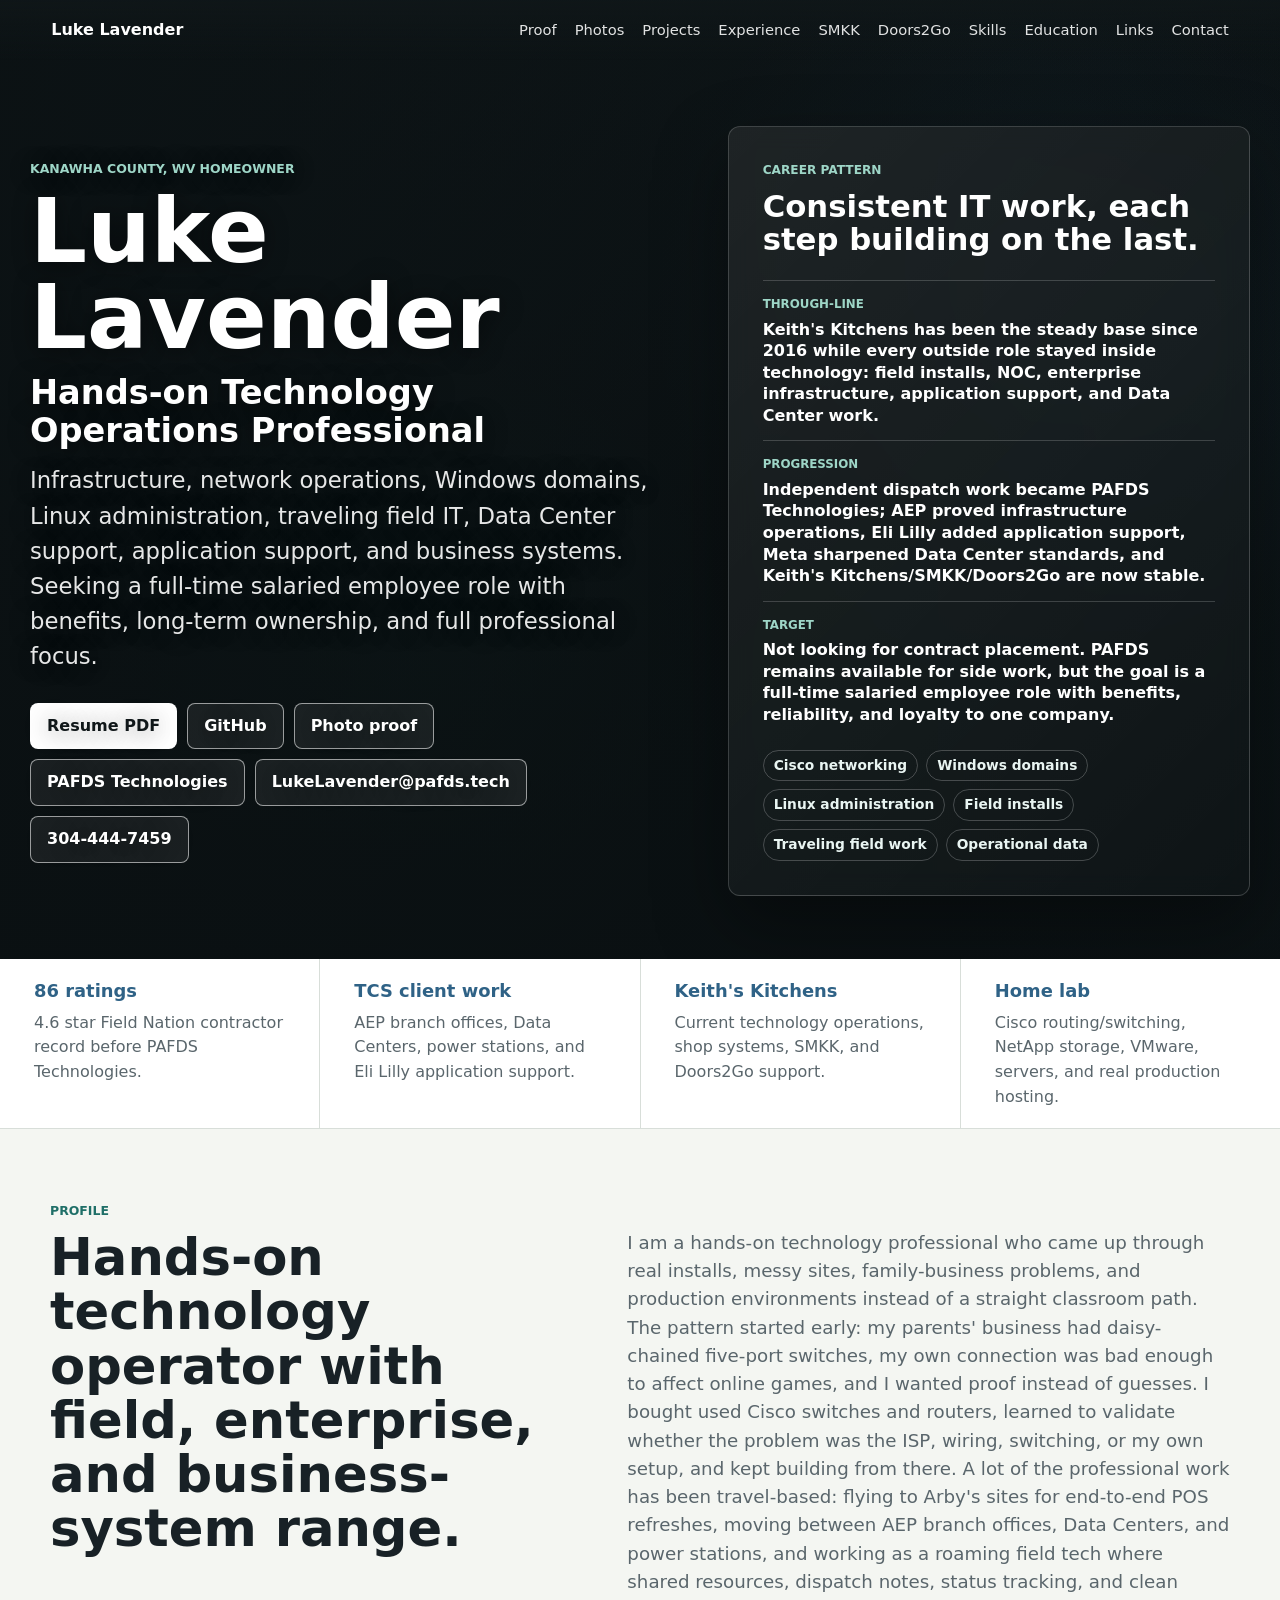
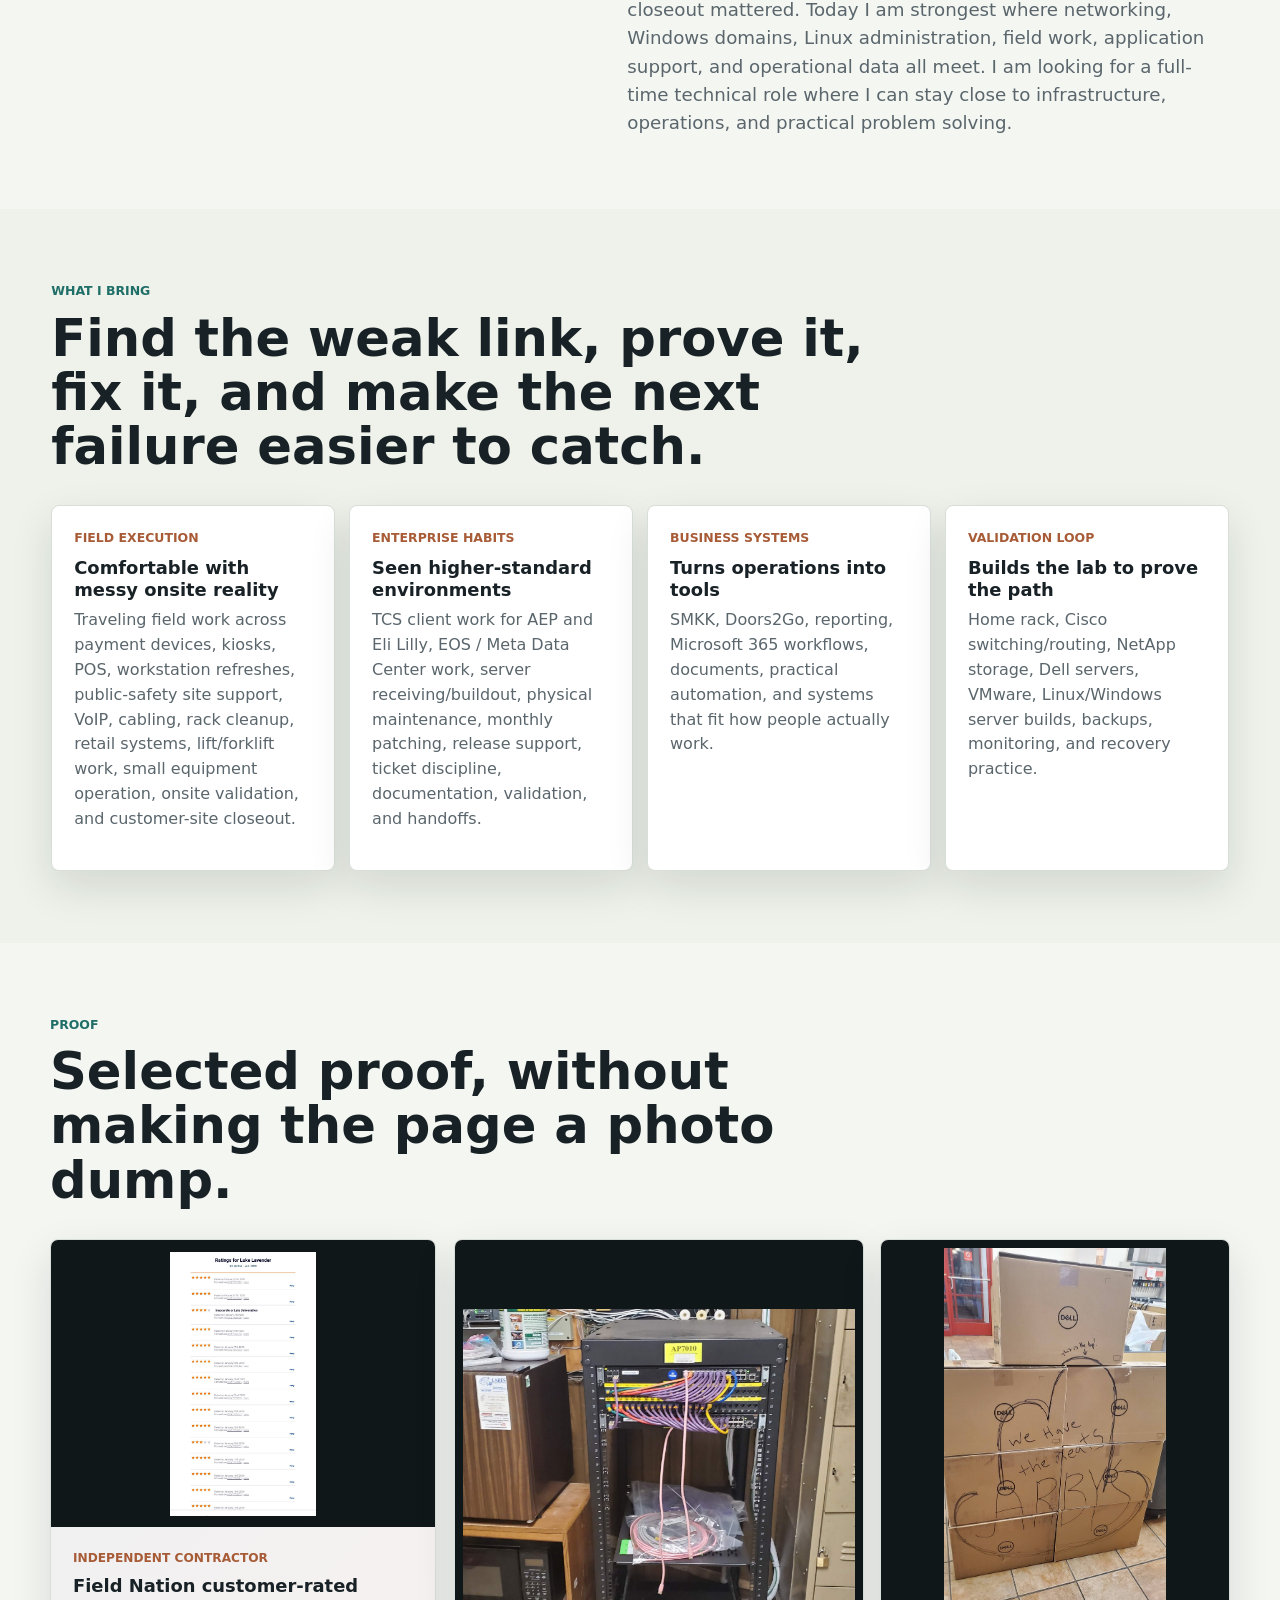
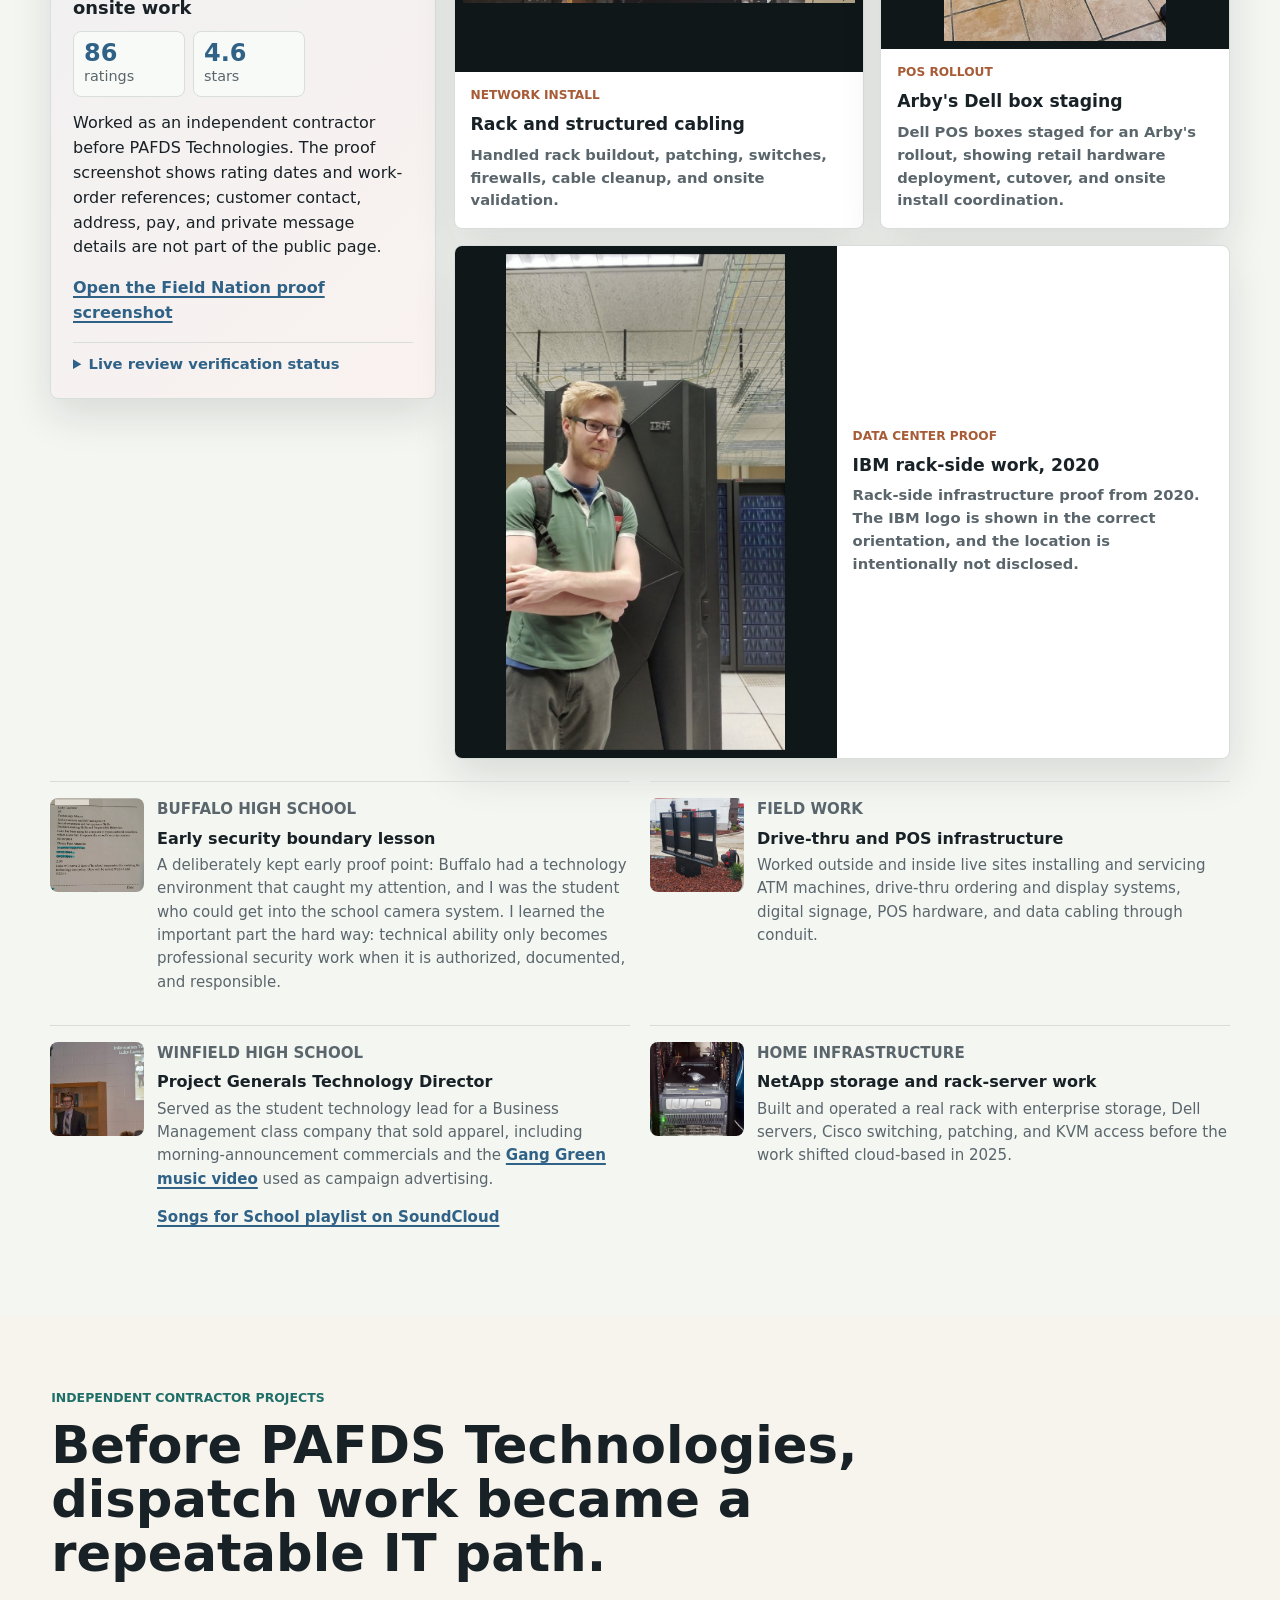
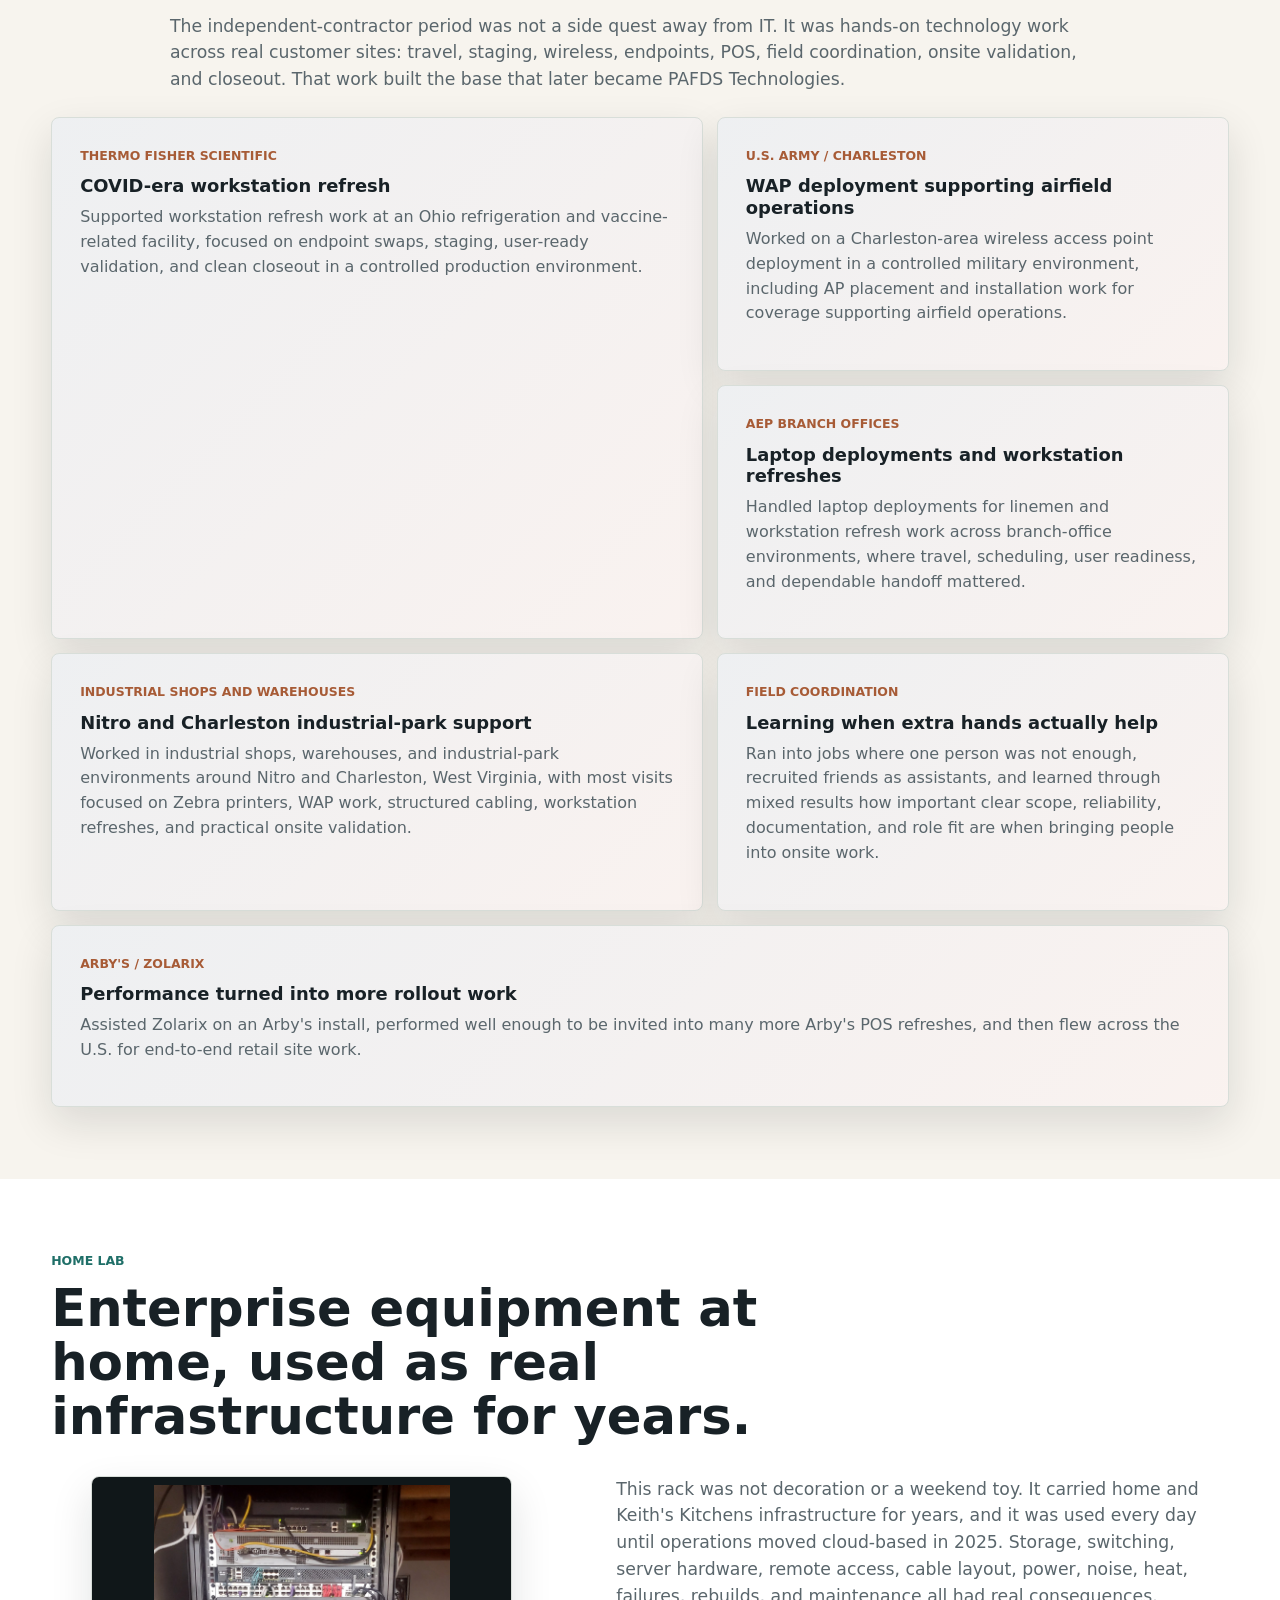
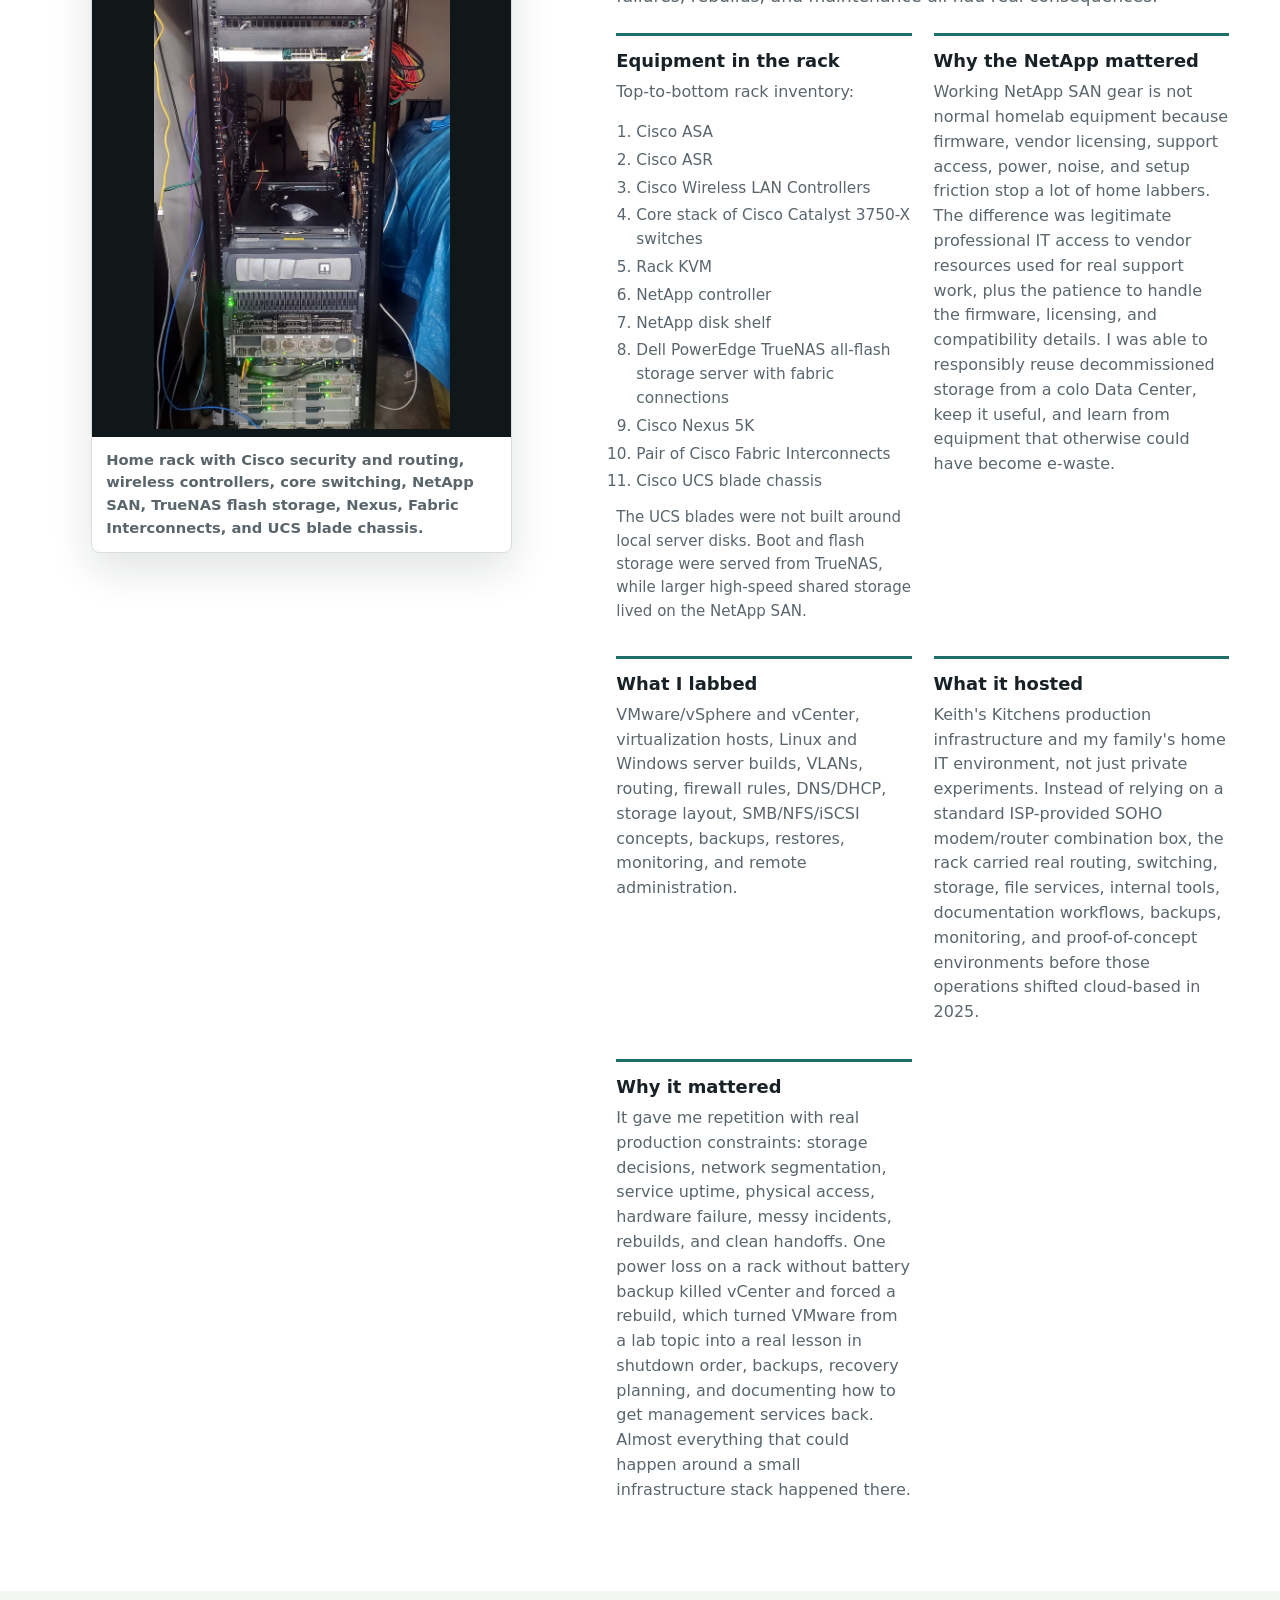
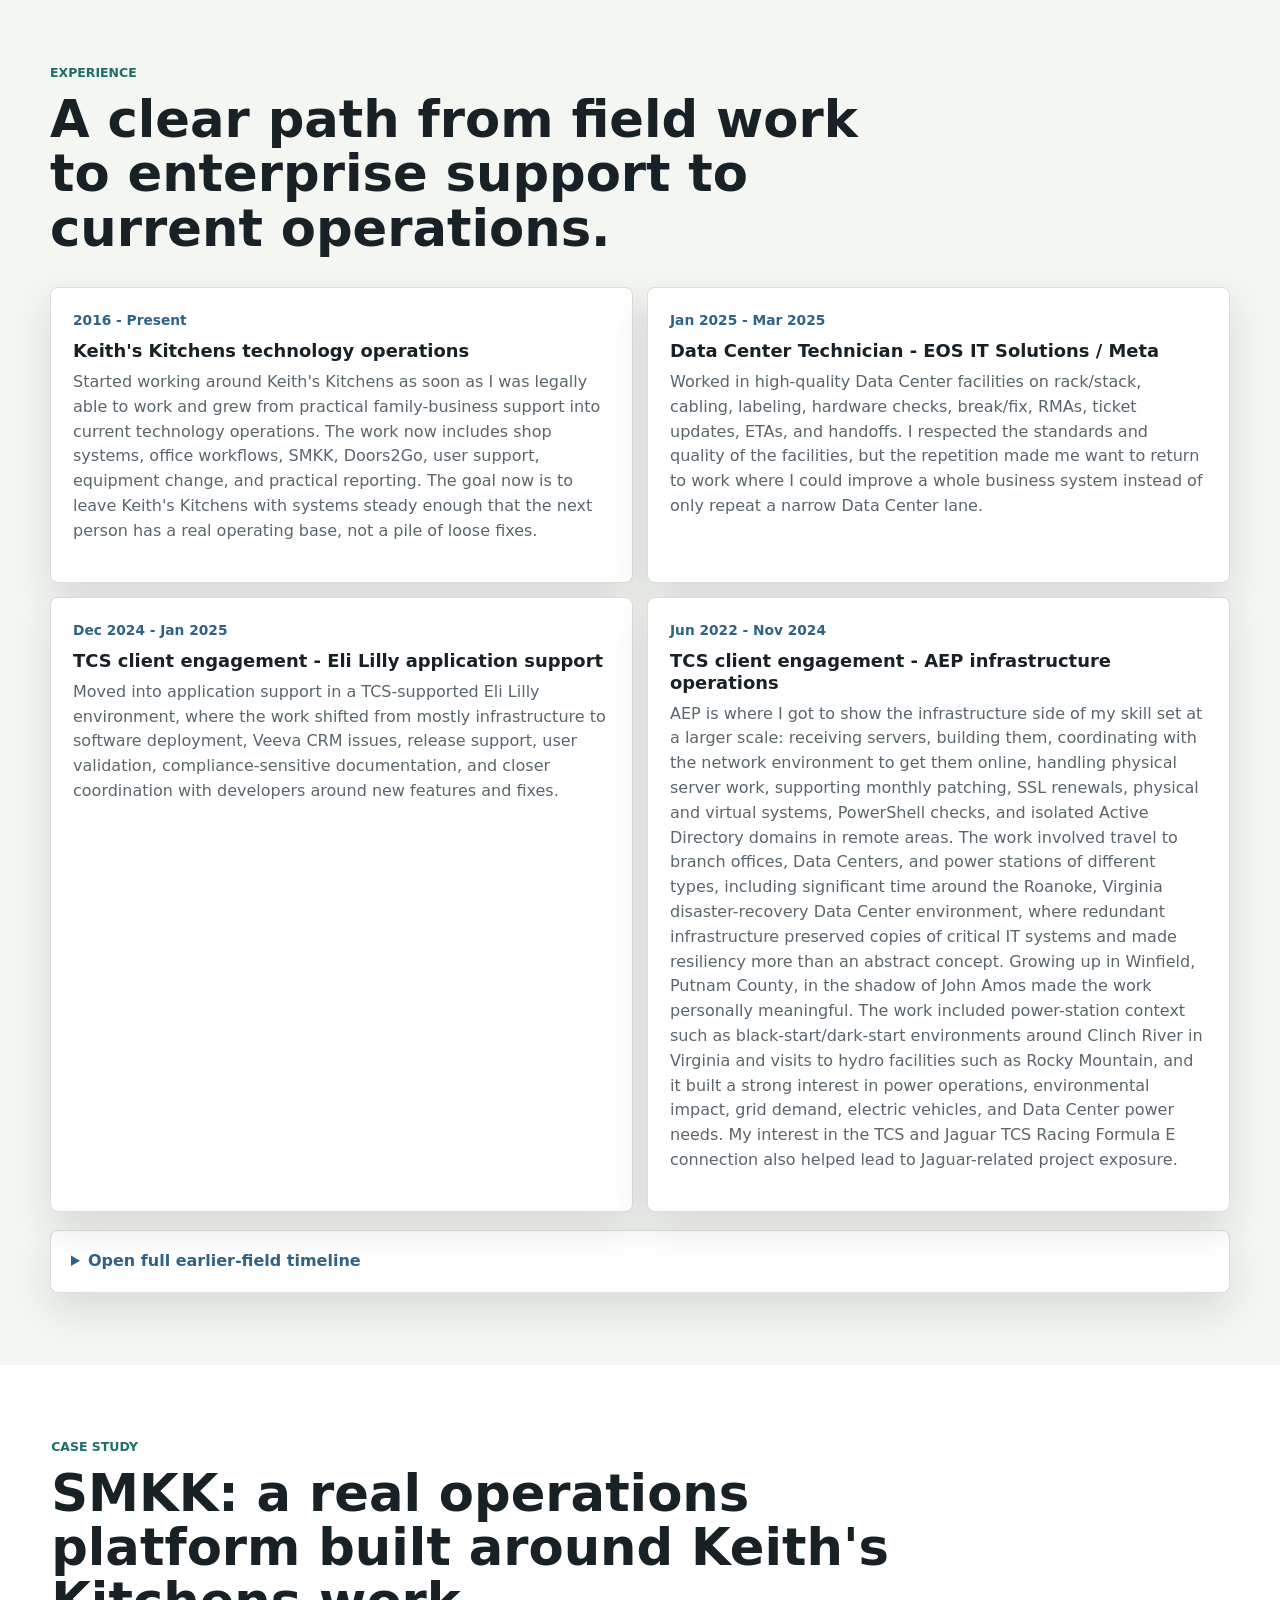
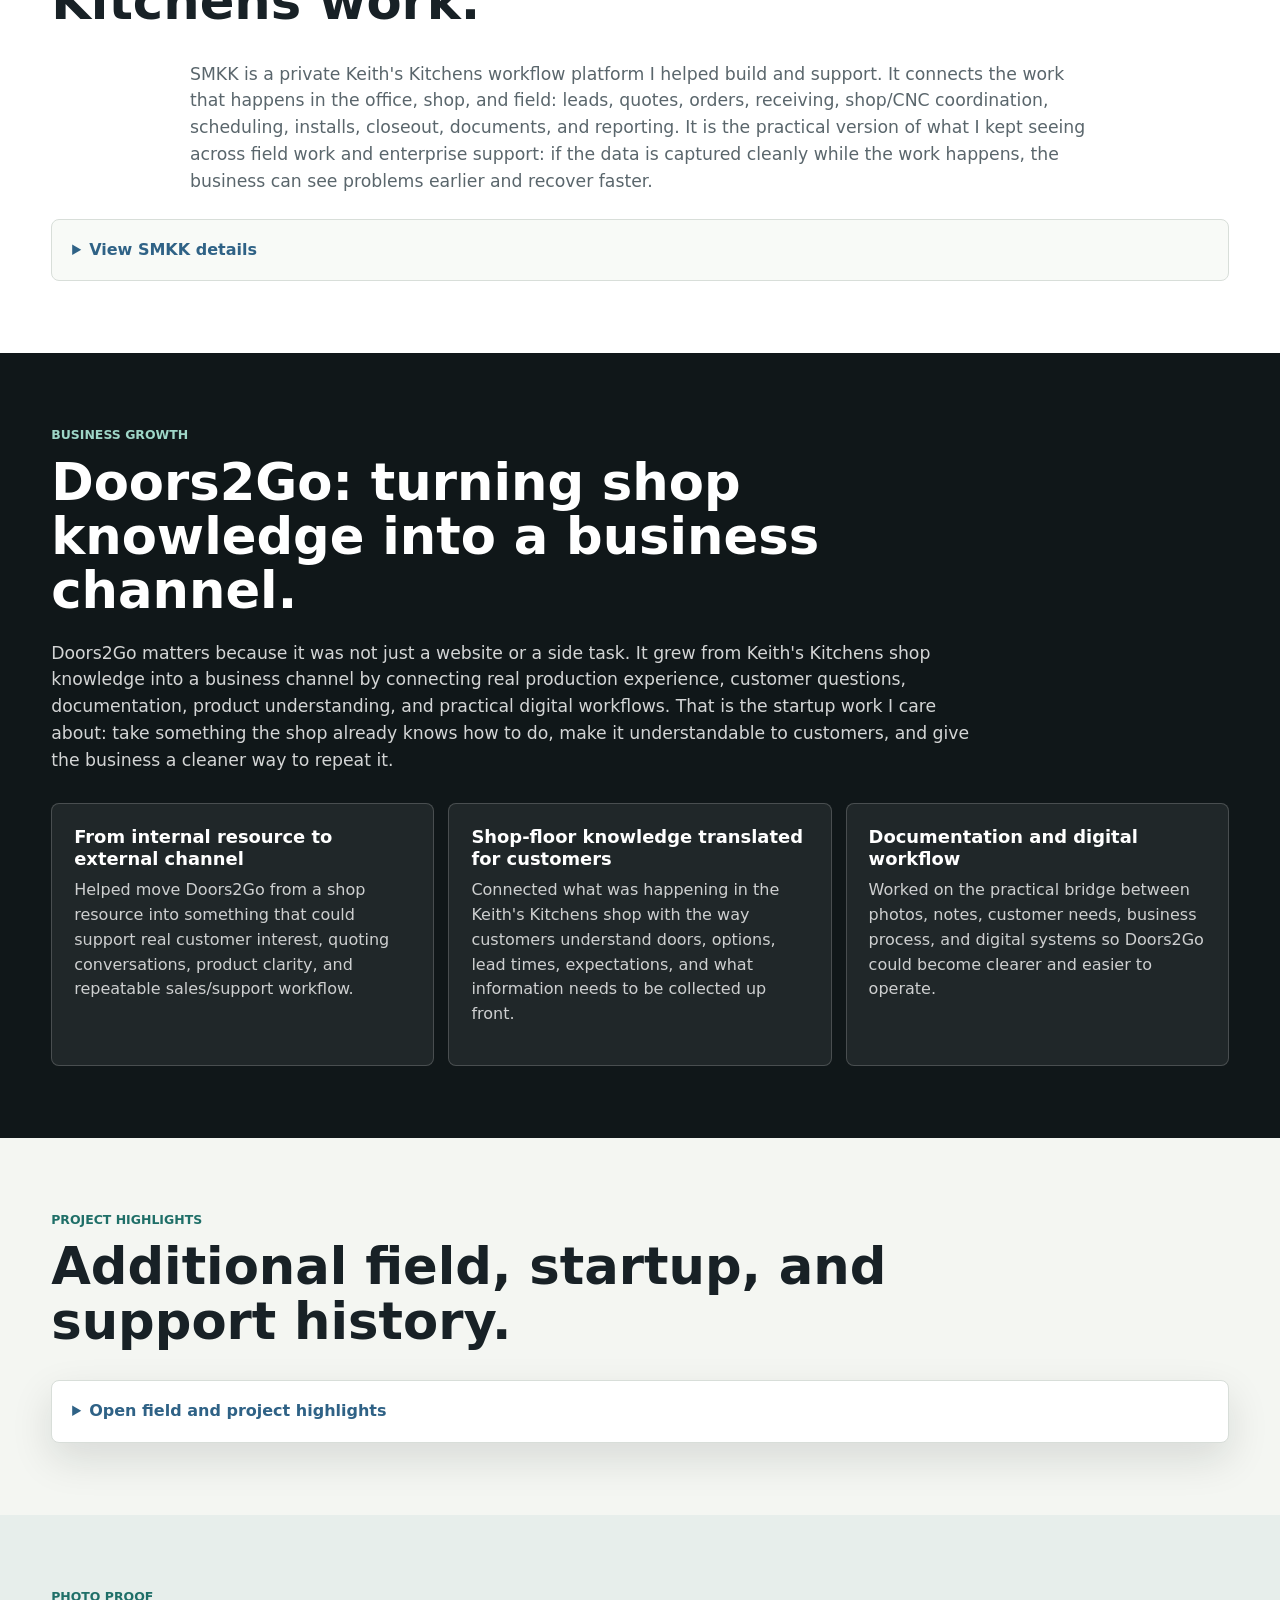
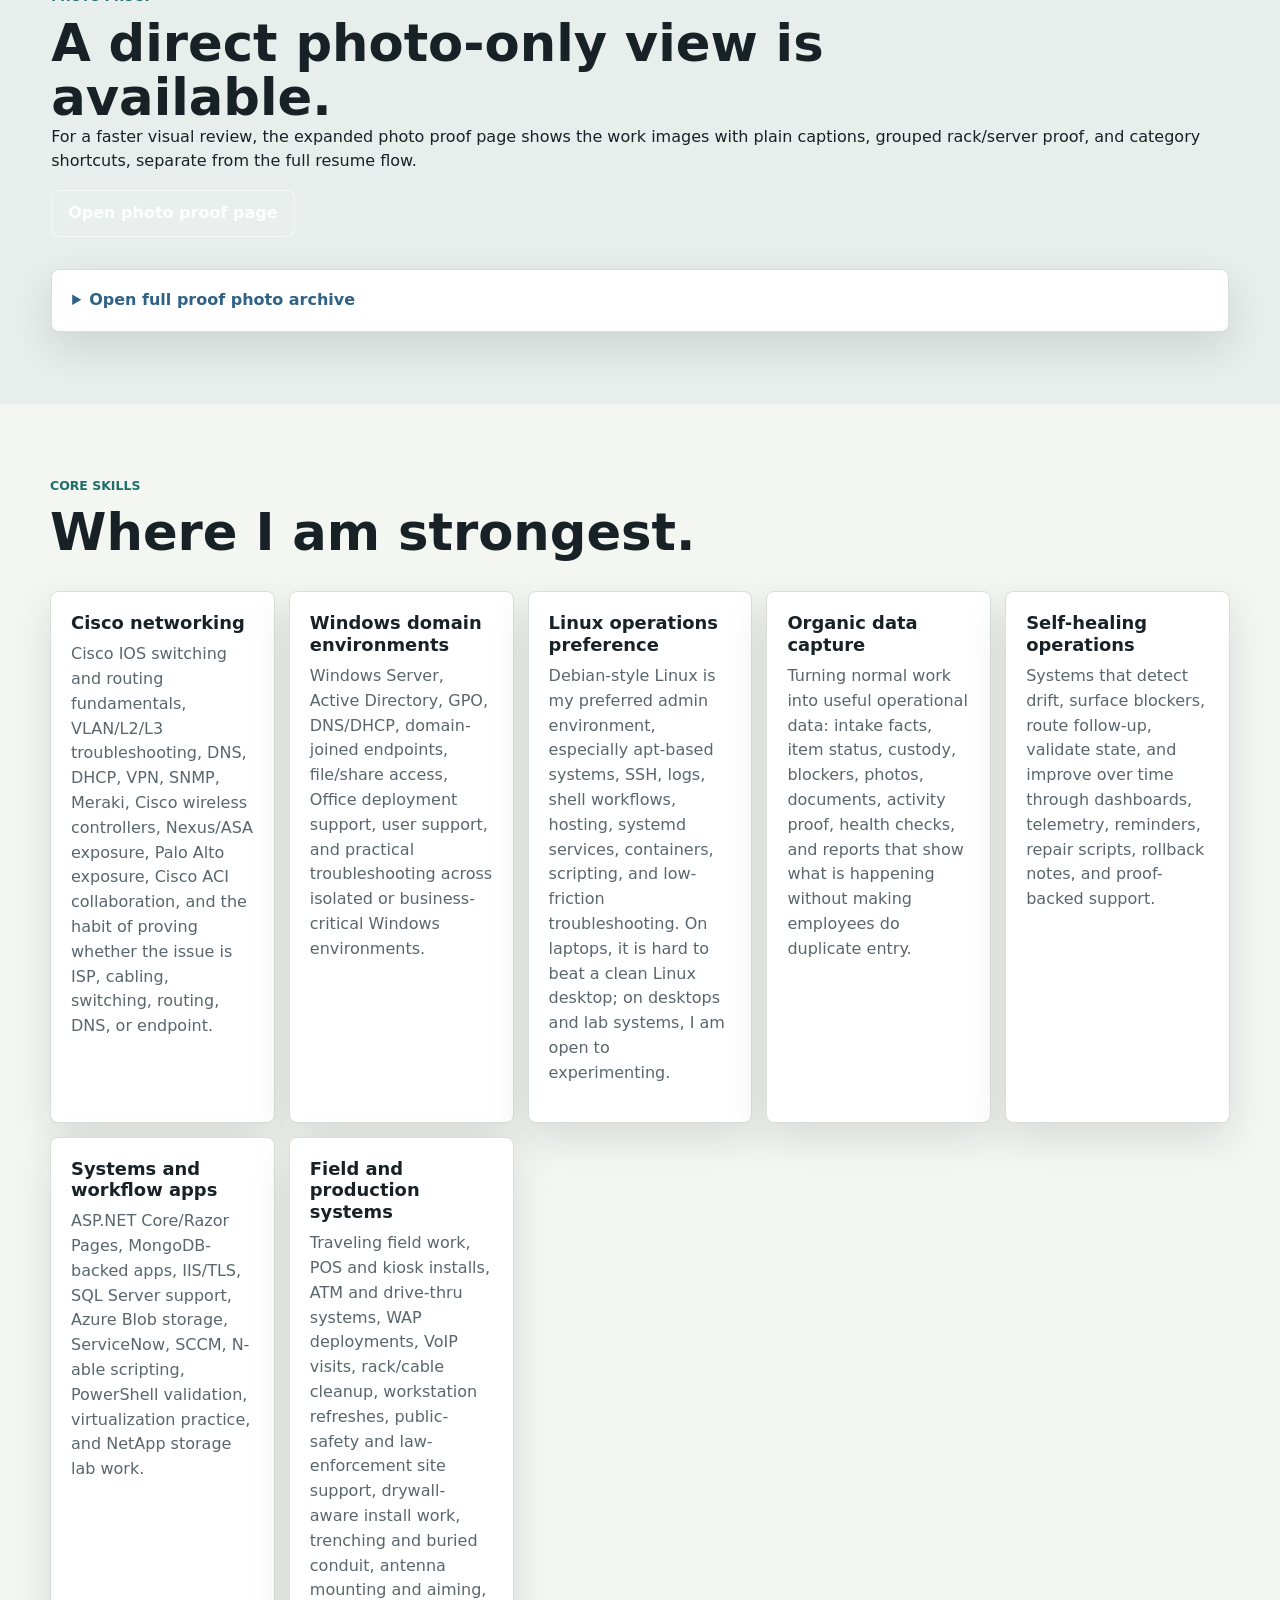
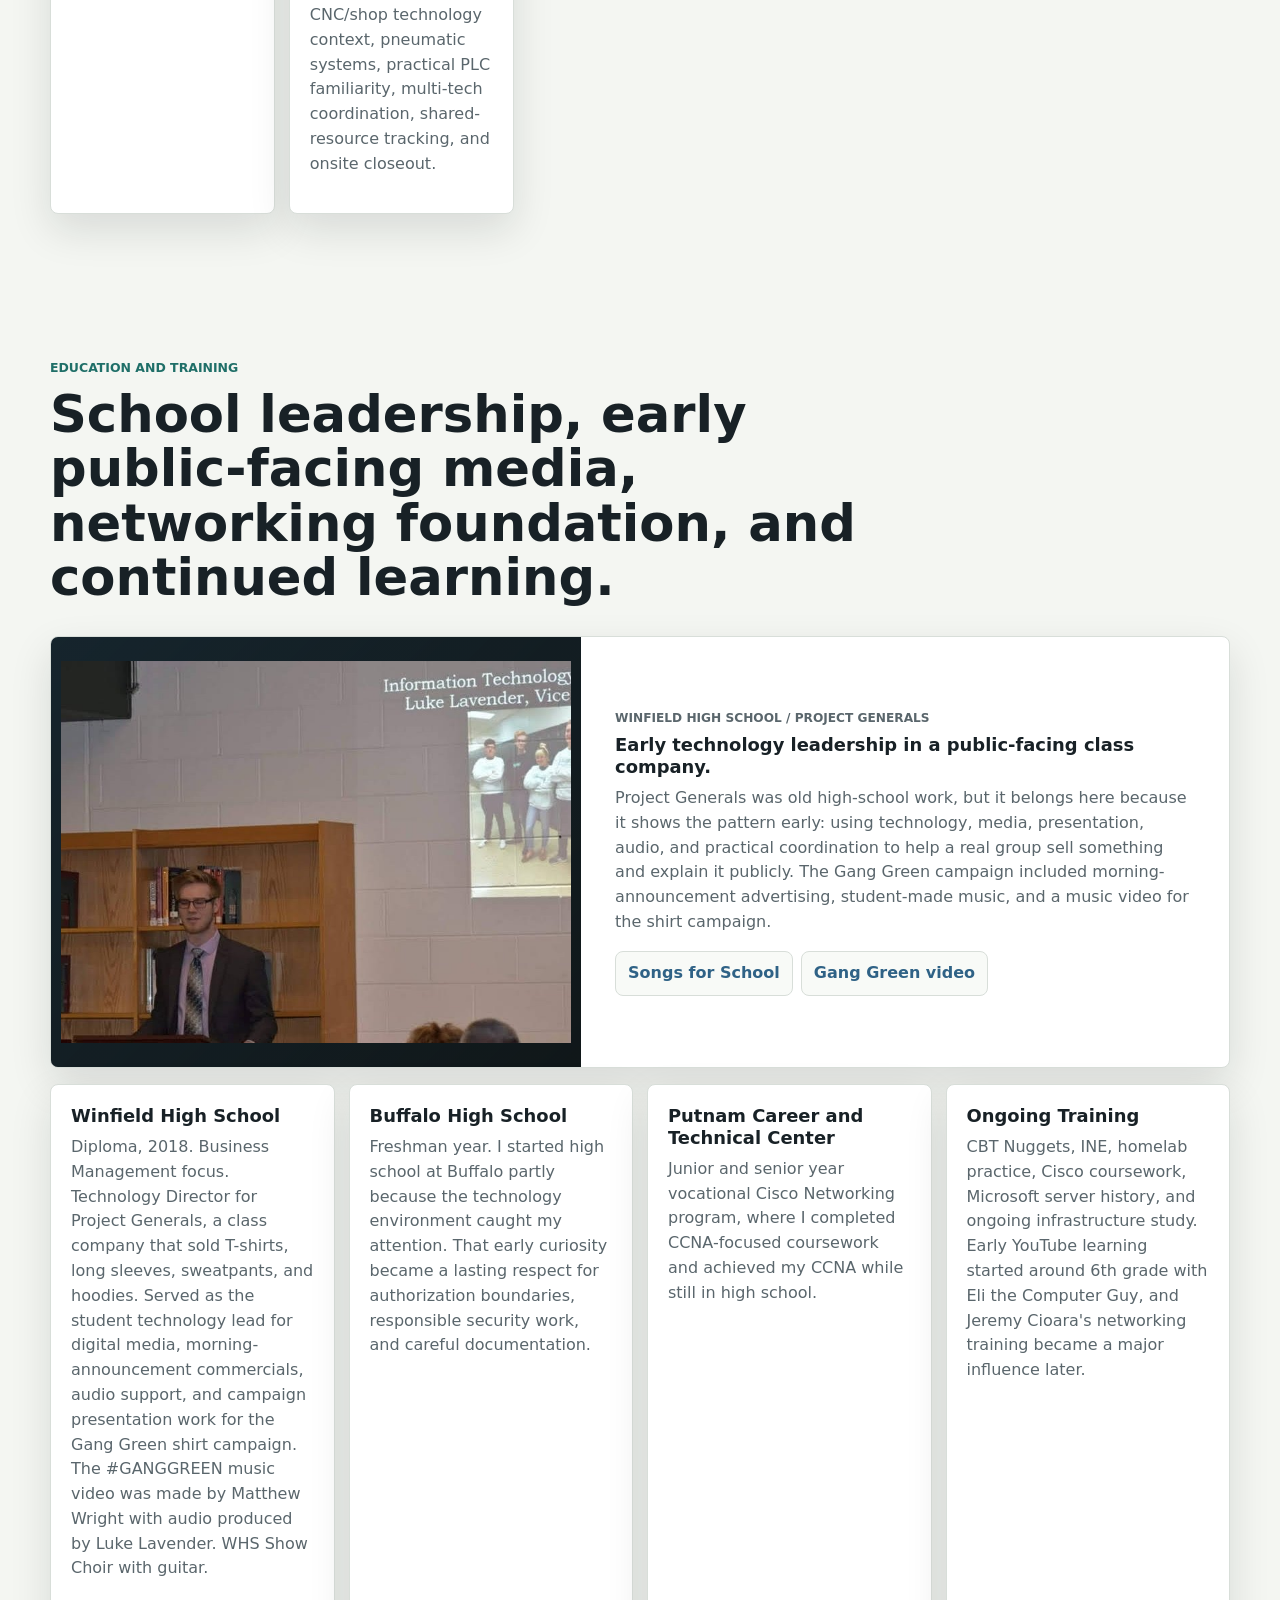
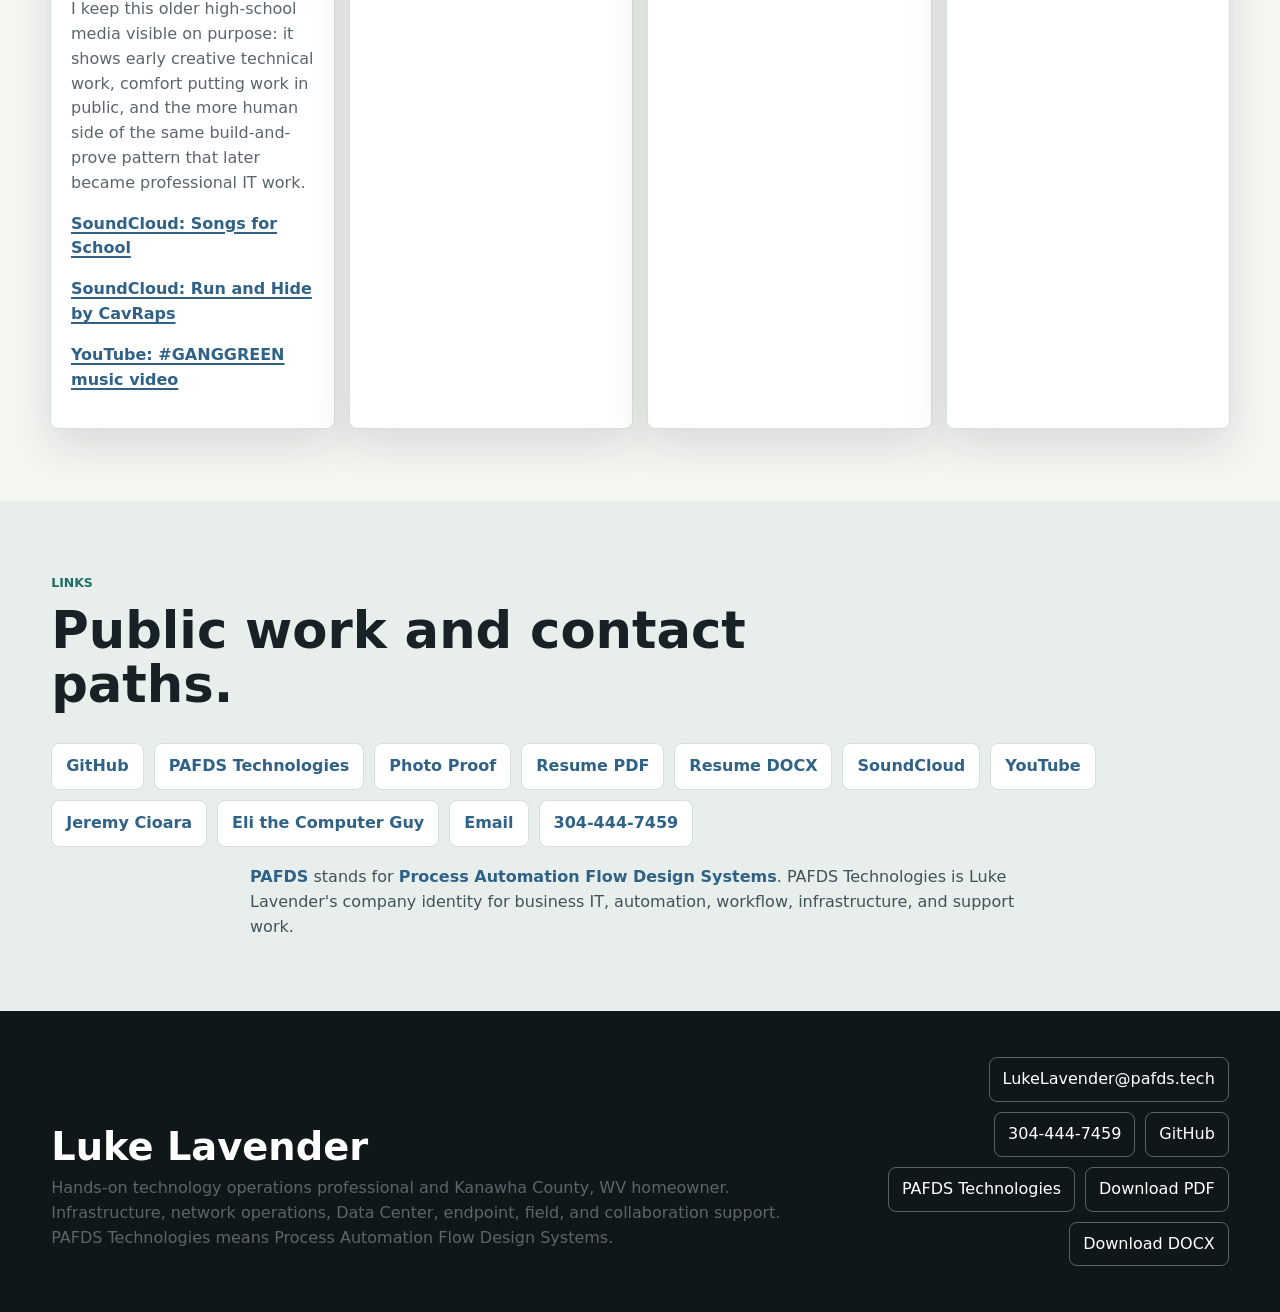
==== commit 4d44ac61: "Add independent contractor project section" ====
--- a/index.html
+++ b/index.html
@@ -20,7 +20,7 @@
   <meta name="twitter:title" content="Luke Lavender | Technology Operations Professional">
   <meta name="twitter:description" content="Hands-on technology operations, traveling field IT, network operations, Data Center support, endpoints, Microsoft 365, SMKK, Doors2Go, and PAFDS Technologies: Process Automation Flow Design Systems.">
   <meta name="twitter:image" content="https://lukelavender.com/assets/proof/home-rack-netapp-storage-detail.jpg">
-  <link rel="stylesheet" href="styles.css?v=20260607-final-qa2">
+  <link rel="stylesheet" href="styles.css?v=20260607-contractor-projects">
   <script type="application/ld+json">
   {
     "@context": "https://schema.org",
@@ -123,6 +123,7 @@
     <nav aria-label="Site sections">
       <a href="#proof">Proof</a>
       <a href="photos.html">Photos</a>
+      <a href="#contractor-projects">Projects</a>
       <a href="#experience">Experience</a>
       <a href="#smkk">SMKK</a>
       <a href="#doors2go">Doors2Go</a>
@@ -347,6 +348,50 @@
             </div>
           </article>
         </div>
+      </div>
+    </section>
+
+    <section class="section contractor-section" id="contractor-projects">
+      <div class="section-heading">
+        <p class="eyebrow">Independent Contractor Projects</p>
+        <h2>Before PAFDS Technologies, dispatch work became a repeatable IT path.</h2>
+      </div>
+      <p class="contractor-lead">
+        The independent-contractor period was not a side quest away from IT. It was hands-on technology work across real
+        customer sites: travel, staging, wireless, endpoints, POS, field coordination, onsite validation, and closeout.
+        That work built the base that later became PAFDS Technologies.
+      </p>
+      <div class="contractor-project-grid">
+        <article class="contractor-project-card featured">
+          <span>Thermo Fisher Scientific</span>
+          <h3>COVID-era workstation refresh</h3>
+          <p>Supported workstation refresh work at an Ohio refrigeration and vaccine-related facility, focused on endpoint swaps, staging, user-ready validation, and clean closeout in a controlled production environment.</p>
+        </article>
+        <article class="contractor-project-card">
+          <span>U.S. Army / Charleston</span>
+          <h3>WAP deployment supporting airfield operations</h3>
+          <p>Worked on a Charleston-area wireless access point deployment in a controlled military environment, including AP placement and installation work for coverage supporting airfield operations.</p>
+        </article>
+        <article class="contractor-project-card">
+          <span>AEP branch offices</span>
+          <h3>Laptop deployments and workstation refreshes</h3>
+          <p>Handled laptop deployments for linemen and workstation refresh work across branch-office environments, where travel, scheduling, user readiness, and dependable handoff mattered.</p>
+        </article>
+        <article class="contractor-project-card">
+          <span>Industrial shops and warehouses</span>
+          <h3>Nitro and Charleston industrial-park support</h3>
+          <p>Worked in industrial shops, warehouses, and industrial-park environments around Nitro and Charleston, West Virginia, with most visits focused on Zebra printers, WAP work, structured cabling, workstation refreshes, and practical onsite validation.</p>
+        </article>
+        <article class="contractor-project-card">
+          <span>Field coordination</span>
+          <h3>Learning when extra hands actually help</h3>
+          <p>Ran into jobs where one person was not enough, recruited friends as assistants, and learned through mixed results how important clear scope, reliability, documentation, and role fit are when bringing people into onsite work.</p>
+        </article>
+        <article class="contractor-project-card">
+          <span>Arby's / Zolarix</span>
+          <h3>Performance turned into more rollout work</h3>
+          <p>Assisted Zolarix on an Arby's install, performed well enough to be invited into many more Arby's POS refreshes, and then flew across the U.S. for end-to-end retail site work.</p>
+        </article>
       </div>
     </section>
 
@@ -466,7 +511,7 @@
           <article>
             <span>2018 - early 2020s</span>
             <h3>Field Nation, Upwork, WorkMarket, and Thomas Hospital infrastructure work</h3>
-            <p>Completed independent-contractor work mostly through Field Nation, with additional work through Upwork and WorkMarket. Took on office workstation upgrades, nurse cart deployments, WAP deployments, hospice-environment support, COVID-era workstation refreshes, public-safety site support, and hands-on IT deployment labor across a wide variety of company environments, sometimes hiring trusted friends as assistants for larger onsite jobs while staying accountable for the work. Also participated in Thomas Hospital IT infrastructure upgrades before PAFDS Technologies.</p>
+            <p>Completed independent-contractor work mostly through Field Nation, with additional work through Upwork and WorkMarket. Took on office workstation upgrades, nurse cart deployments, WAP deployments, hospice-environment support, COVID-era workstation refreshes, public-safety site support, AEP branch-office laptop and workstation deployments, Thermo Fisher workstation refresh work, U.S. Army Charleston-area WAP deployment work, industrial-shop and warehouse support around Nitro and Charleston industrial parks, and hands-on IT deployment labor across a wide variety of company environments. Sometimes hired trusted friends as assistants for larger onsite jobs while staying accountable for the work, which taught practical lessons about scope, reliability, documentation, and knowing exactly why someone is being brought onto a job. Also participated in Thomas Hospital IT infrastructure upgrades before PAFDS Technologies.</p>
           </article>
           <article>
             <span>2018</span>
@@ -556,8 +601,16 @@
         <summary>Open field and project highlights</summary>
         <div class="highlight-list">
           <article>
-            <h3>US Air Force base in Charleston</h3>
-            <p>Worked on WAP installs in a controlled site environment.</p>
+            <h3>U.S. Army Charleston WAP deployment</h3>
+            <p>Worked on wireless access point deployment in a controlled military site environment, including AP installation work supporting airfield coverage.</p>
+          </article>
+          <article>
+            <h3>AEP branch-office deployments</h3>
+            <p>Handled laptop deployments to linemen and workstation refreshes across AEP branch-office environments before later TCS-supported AEP infrastructure operations work.</p>
+          </article>
+          <article>
+            <h3>Industrial shops and warehouses</h3>
+            <p>Worked in industrial shops, warehouses, and industrial-park environments around Nitro and Charleston, West Virginia. Most of that work centered on Zebra printers, WAP deployments, structured cabling, workstation refreshes, and practical onsite validation.</p>
           </article>
           <article>
             <h3>Payment devices and kiosks</h3>
@@ -569,11 +622,11 @@
           </article>
           <article>
             <h3>Travel-based POS refreshes</h3>
-            <p>Flew to Arby's sites across the U.S. for end-to-end POS refresh work where the job was not just plugging in hardware; it was staging, cutover timing, network readiness, onsite validation, status communication, and leaving the store operational.</p>
-          </article>
-          <article>
-            <h3>Thermo Fisher in Ohio</h3>
-            <p>Helped with a COVID-vaccine workstation refresh at a refrigeration plant.</p>
+            <p>First assisted Zolarix on an Arby's install, then was invited into many more Arby's projects because of that performance. Flew to Arby's sites across the U.S. for end-to-end POS refresh work where the job was not just plugging in hardware; it was staging, cutover timing, network readiness, onsite validation, status communication, and leaving the store operational.</p>
+          </article>
+          <article>
+            <h3>Thermo Fisher Scientific in Ohio</h3>
+            <p>Helped with COVID-era workstation refresh work at an Ohio refrigeration and vaccine-related facility.</p>
           </article>
           <article>
             <h3>Office workstation refreshes</h3>
@@ -597,7 +650,11 @@
           </article>
           <article>
             <h3>Field Nation contractor work</h3>
-            <p>Completed independent onsite IT dispatch work before PAFDS Technologies, mostly through Field Nation and also through Upwork and WorkMarket. For larger jobs, brought trusted friends as assistants when extra hands made the onsite work move better.</p>
+            <p>Completed independent onsite IT dispatch work before PAFDS Technologies, mostly through Field Nation and also through Upwork and WorkMarket. For larger jobs, brought trusted friends as assistants when extra hands were needed and learned through varied results what works and what does not: clear task ownership, reliability, documentation, communication, and matching people to the job.</p>
+          </article>
+          <article>
+            <h3>Hiring and role-fit lessons</h3>
+            <p>Between independent contract jobs and years around Keith's Kitchens, learned to think about hiring in practical terms: know why the person is there, what specific work they need to own, what proof or documentation is expected, and how the role supports the operation. PAFDS Technologies is separate from that earlier independent-contractor period, with more formal systems and documents in place.</p>
           </article>
           <article>
             <h3>Thomas Hospital infrastructure work</h3>
--- a/styles.css
+++ b/styles.css
@@ -352,6 +352,7 @@
 .feature-card,
 .timeline article,
 .highlight-list article,
+.contractor-project-card,
 .skill-columns > div,
 .education-grid article,
 .evidence-grid figure,
@@ -736,6 +737,64 @@
   color: var(--muted);
 }
 
+.contractor-section {
+  width: 100%;
+  padding-right: clamp(18px, 4vw, 56px);
+  padding-left: clamp(18px, 4vw, 56px);
+  background: #f7f4ee;
+}
+
+.contractor-section .section-heading,
+.contractor-lead,
+.contractor-project-grid {
+  width: min(1180px, 100%);
+  margin-right: auto;
+  margin-left: auto;
+}
+
+.contractor-lead {
+  max-width: 940px;
+  margin-bottom: 24px;
+  color: var(--muted);
+  font-size: 1.08rem;
+}
+
+.contractor-project-grid {
+  display: grid;
+  grid-template-columns: 1.12fr 0.88fr;
+  gap: 14px;
+}
+
+.contractor-project-card {
+  min-height: 210px;
+  padding: clamp(20px, 2.5vw, 28px);
+  background:
+    linear-gradient(135deg, rgba(36, 59, 85, 0.08), rgba(185, 91, 56, 0.08)),
+    #fff;
+}
+
+.contractor-project-card.featured {
+  grid-row: span 2;
+}
+
+.contractor-project-card:last-child {
+  grid-column: 1 / -1;
+  min-height: 0;
+}
+
+.contractor-project-card span {
+  display: block;
+  margin-bottom: 10px;
+  color: var(--rust);
+  font-size: 0.78rem;
+  font-weight: 850;
+  text-transform: uppercase;
+}
+
+.contractor-project-card p {
+  color: var(--muted);
+}
+
 .timeline-details {
   width: min(1180px, 100%);
   margin: 18px auto 0;
@@ -1439,6 +1498,7 @@
   .feature-grid,
   .fieldnation-panel,
   .proof-visual-band,
+  .contractor-project-grid,
   .lab-layout,
   .timeline,
   .focus-grid,
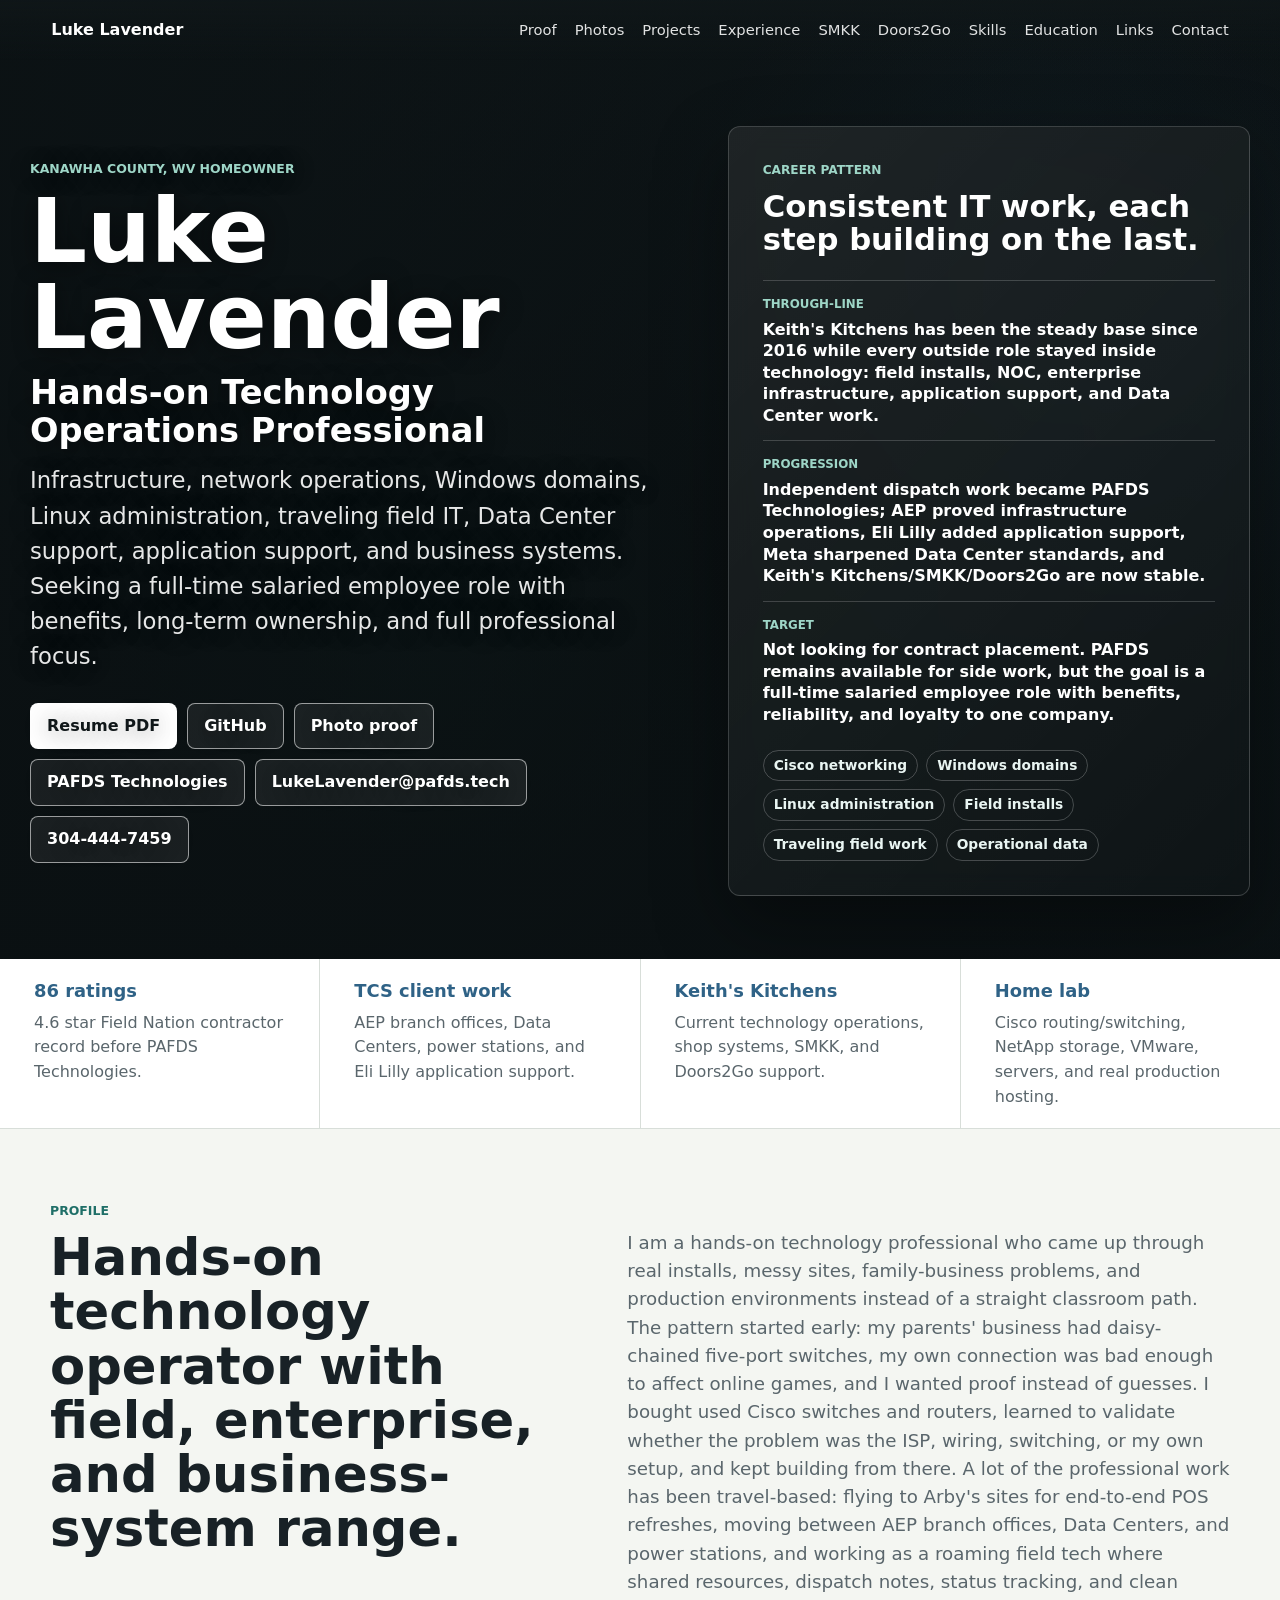
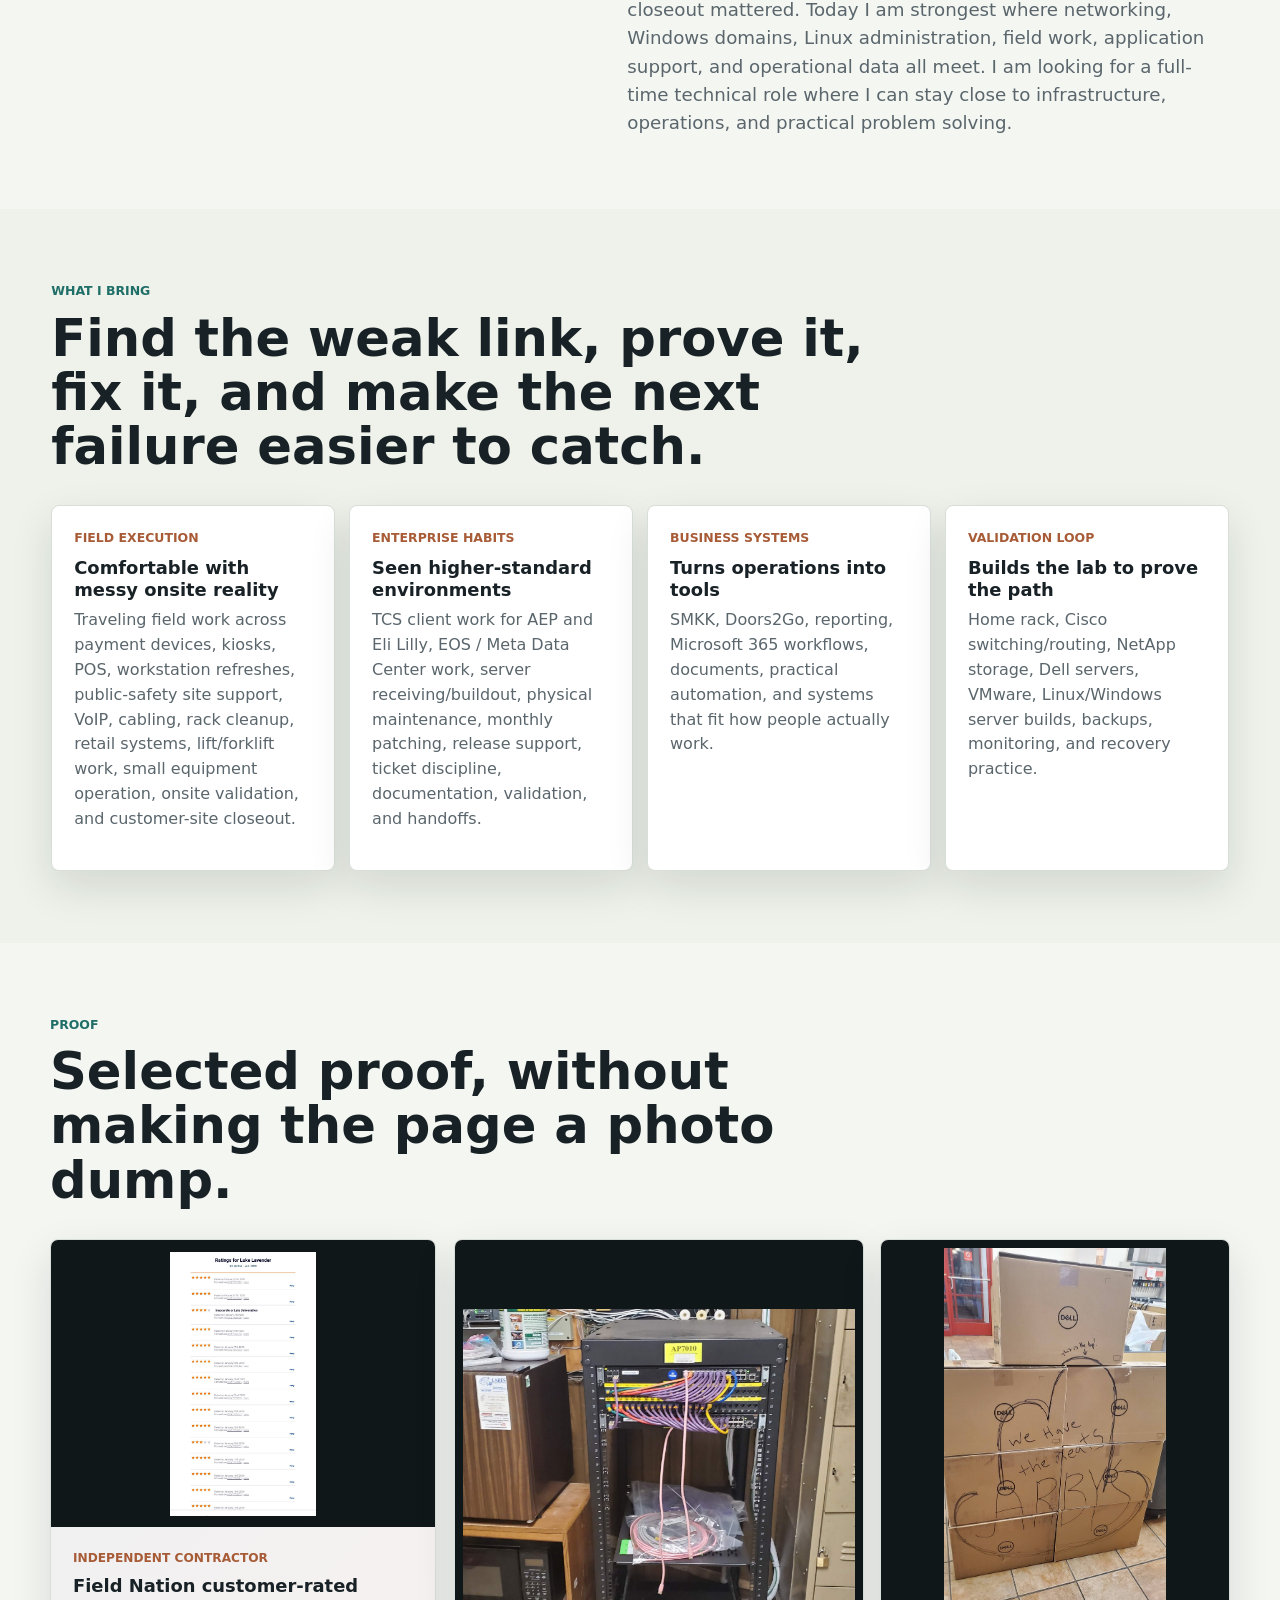
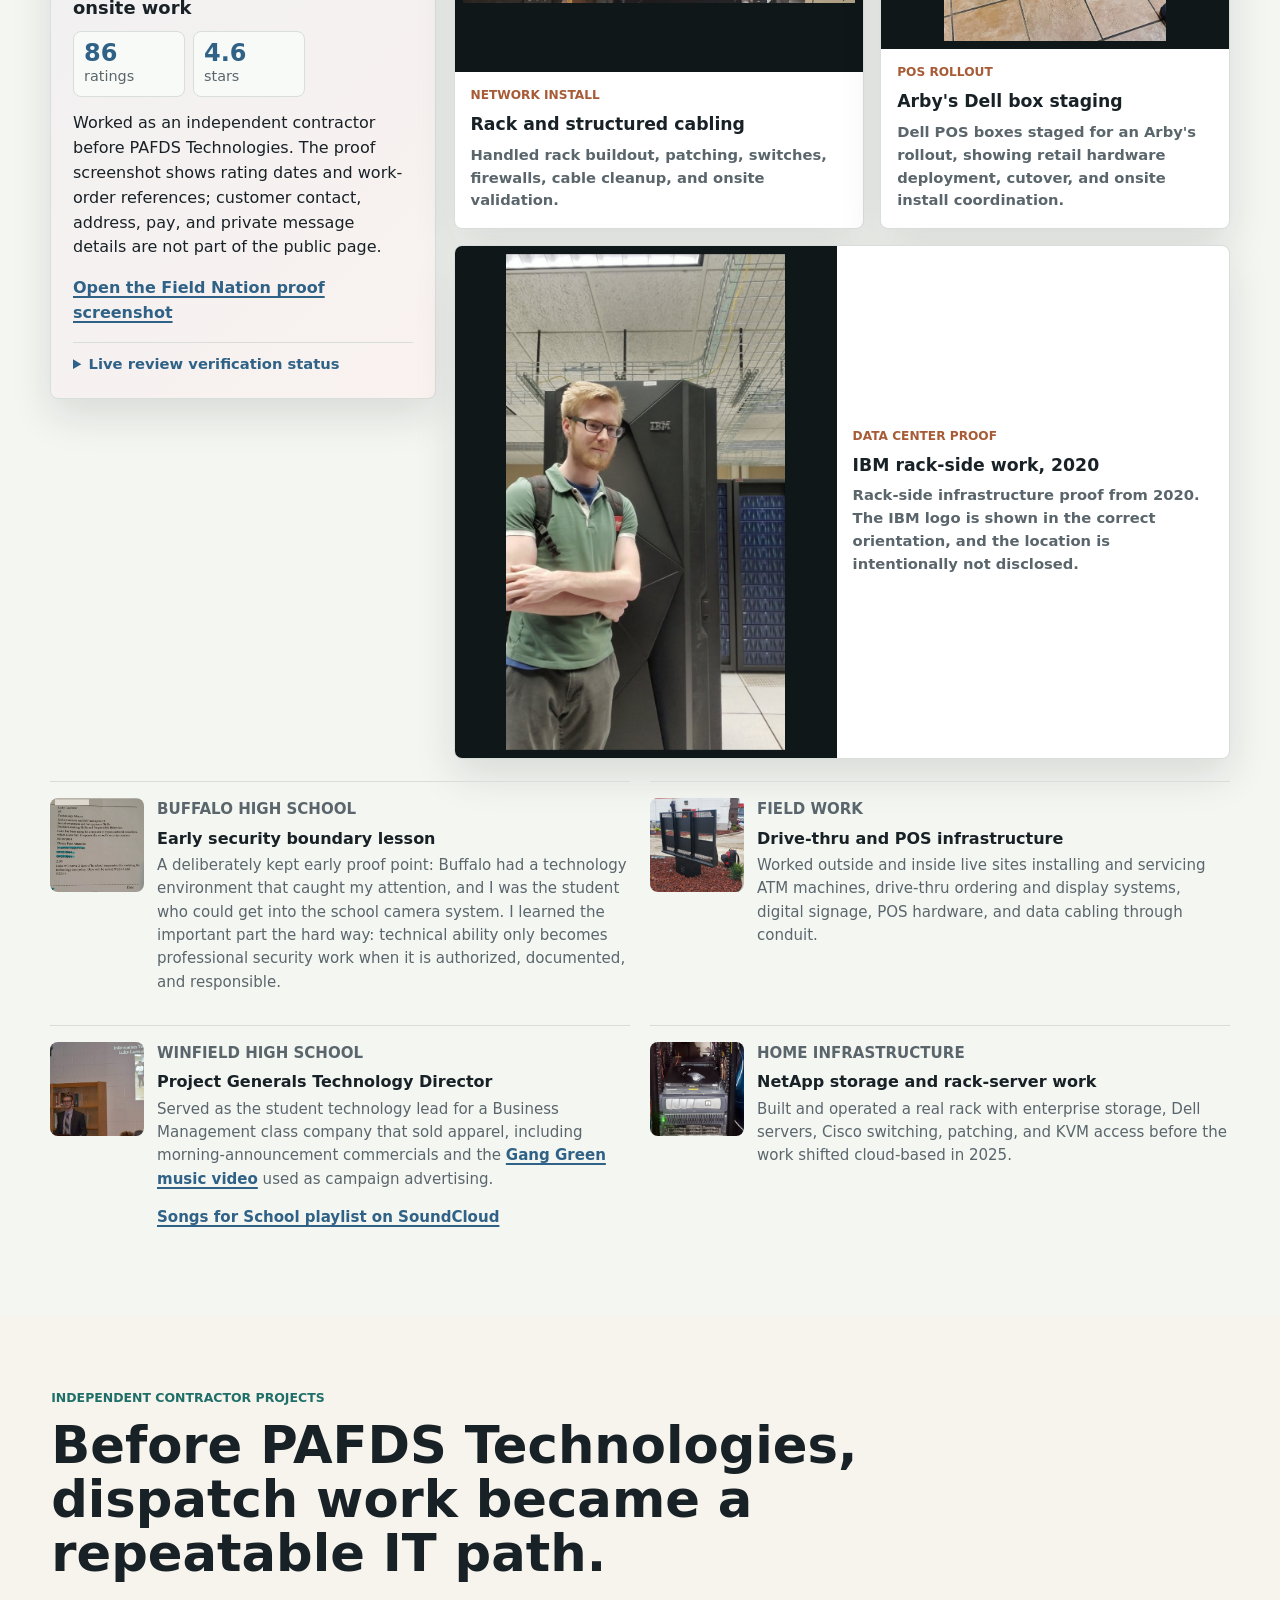
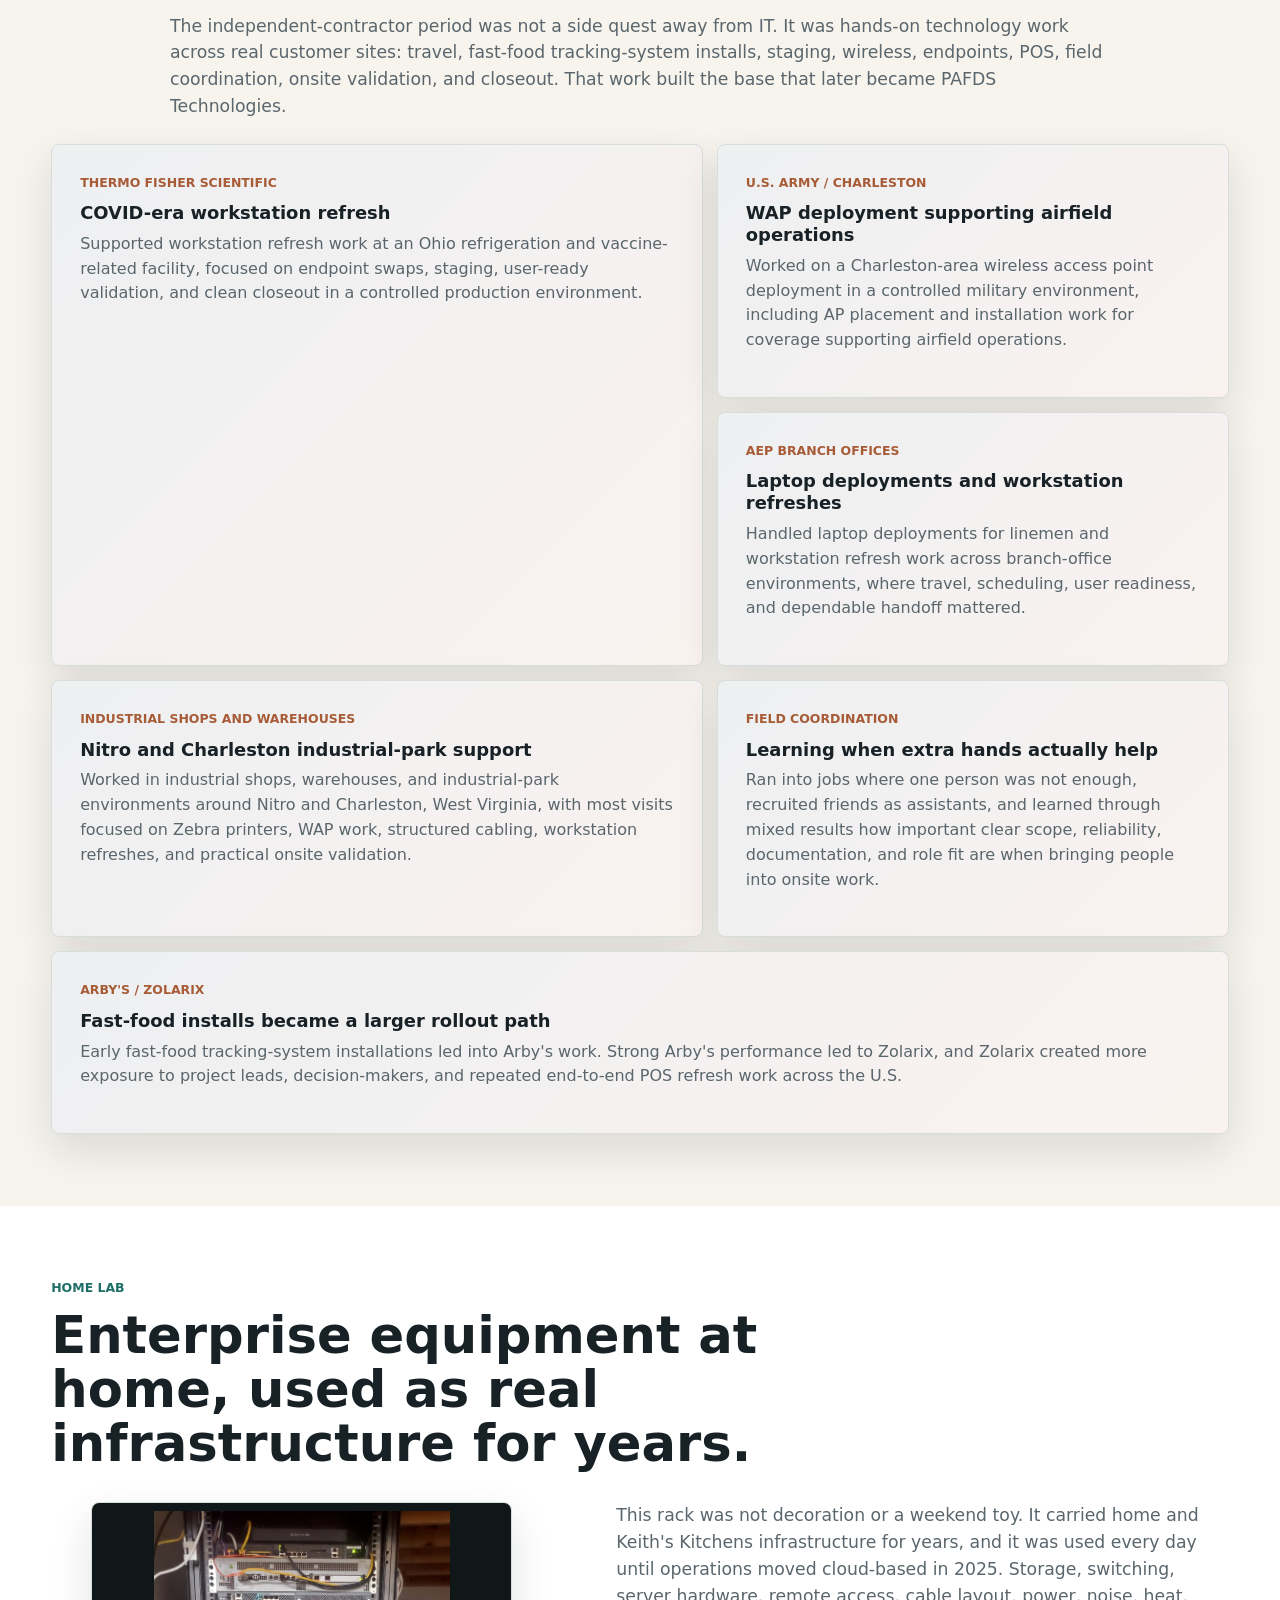
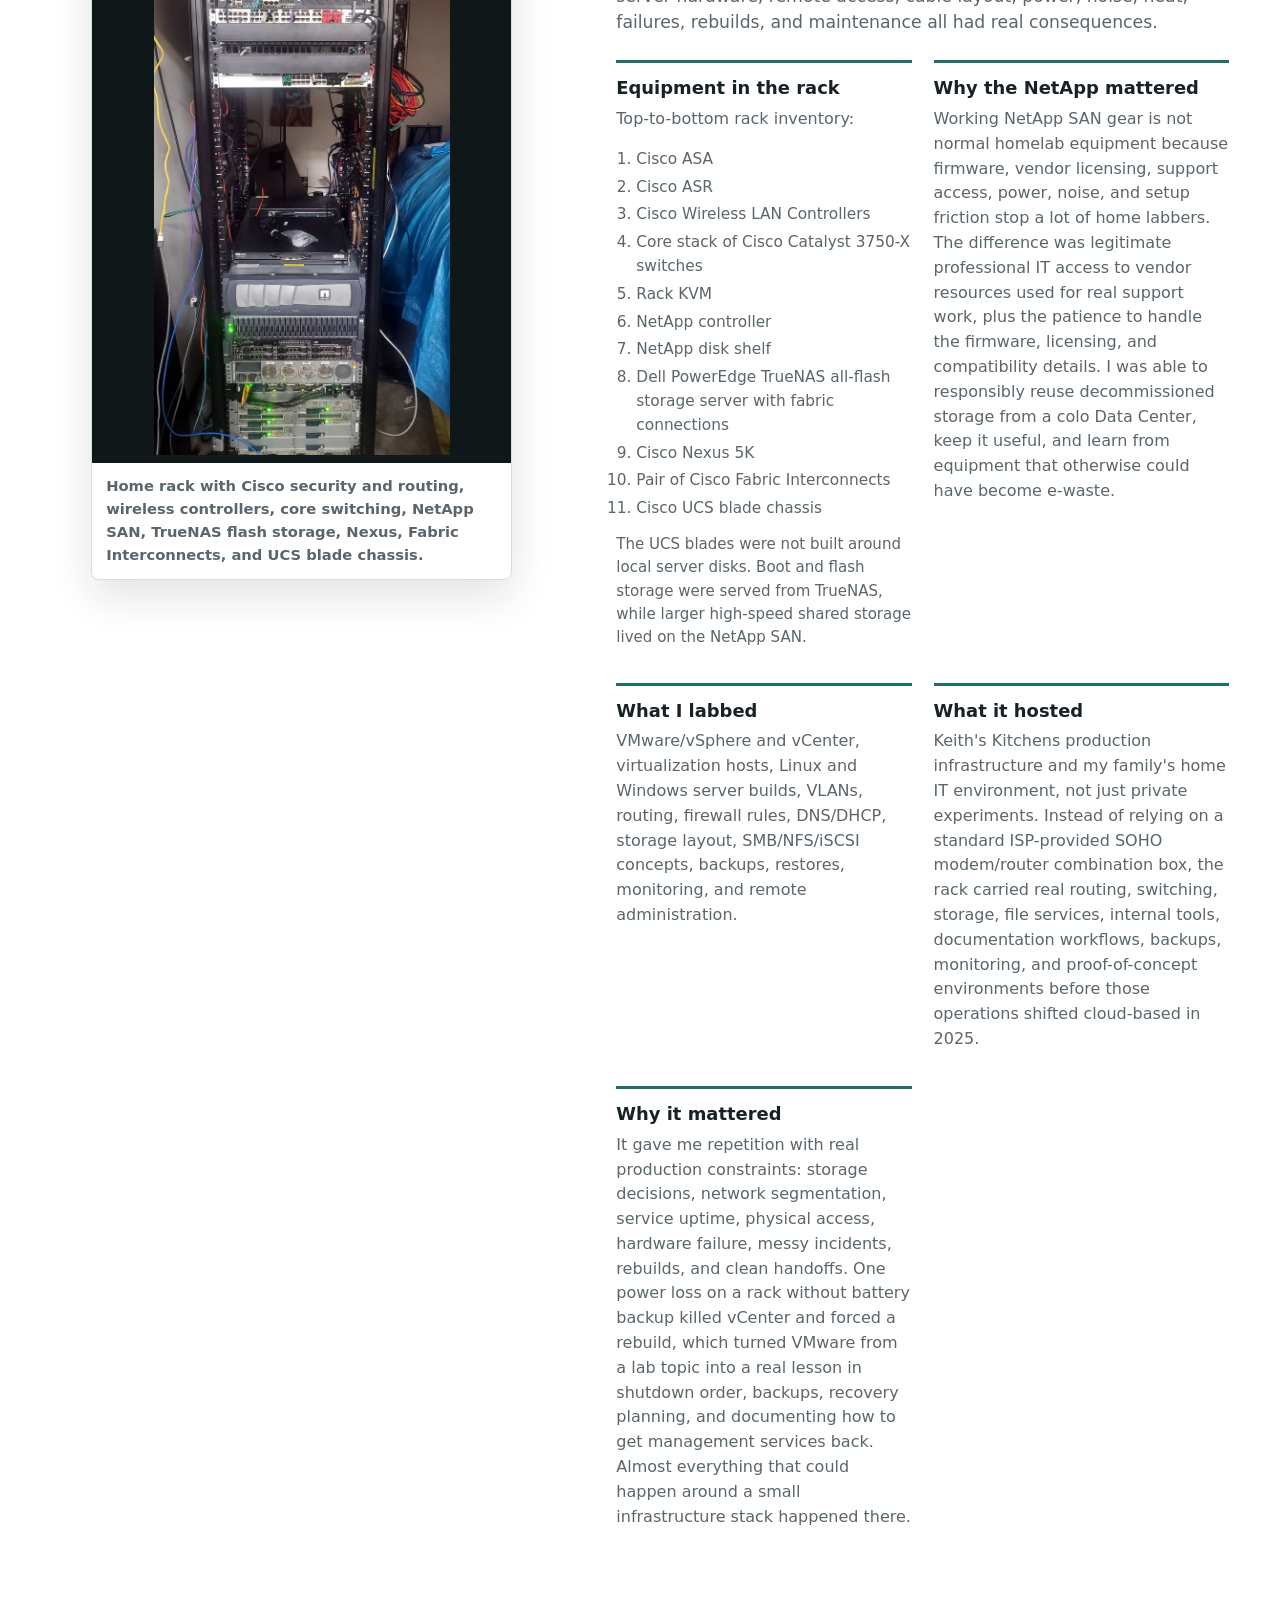
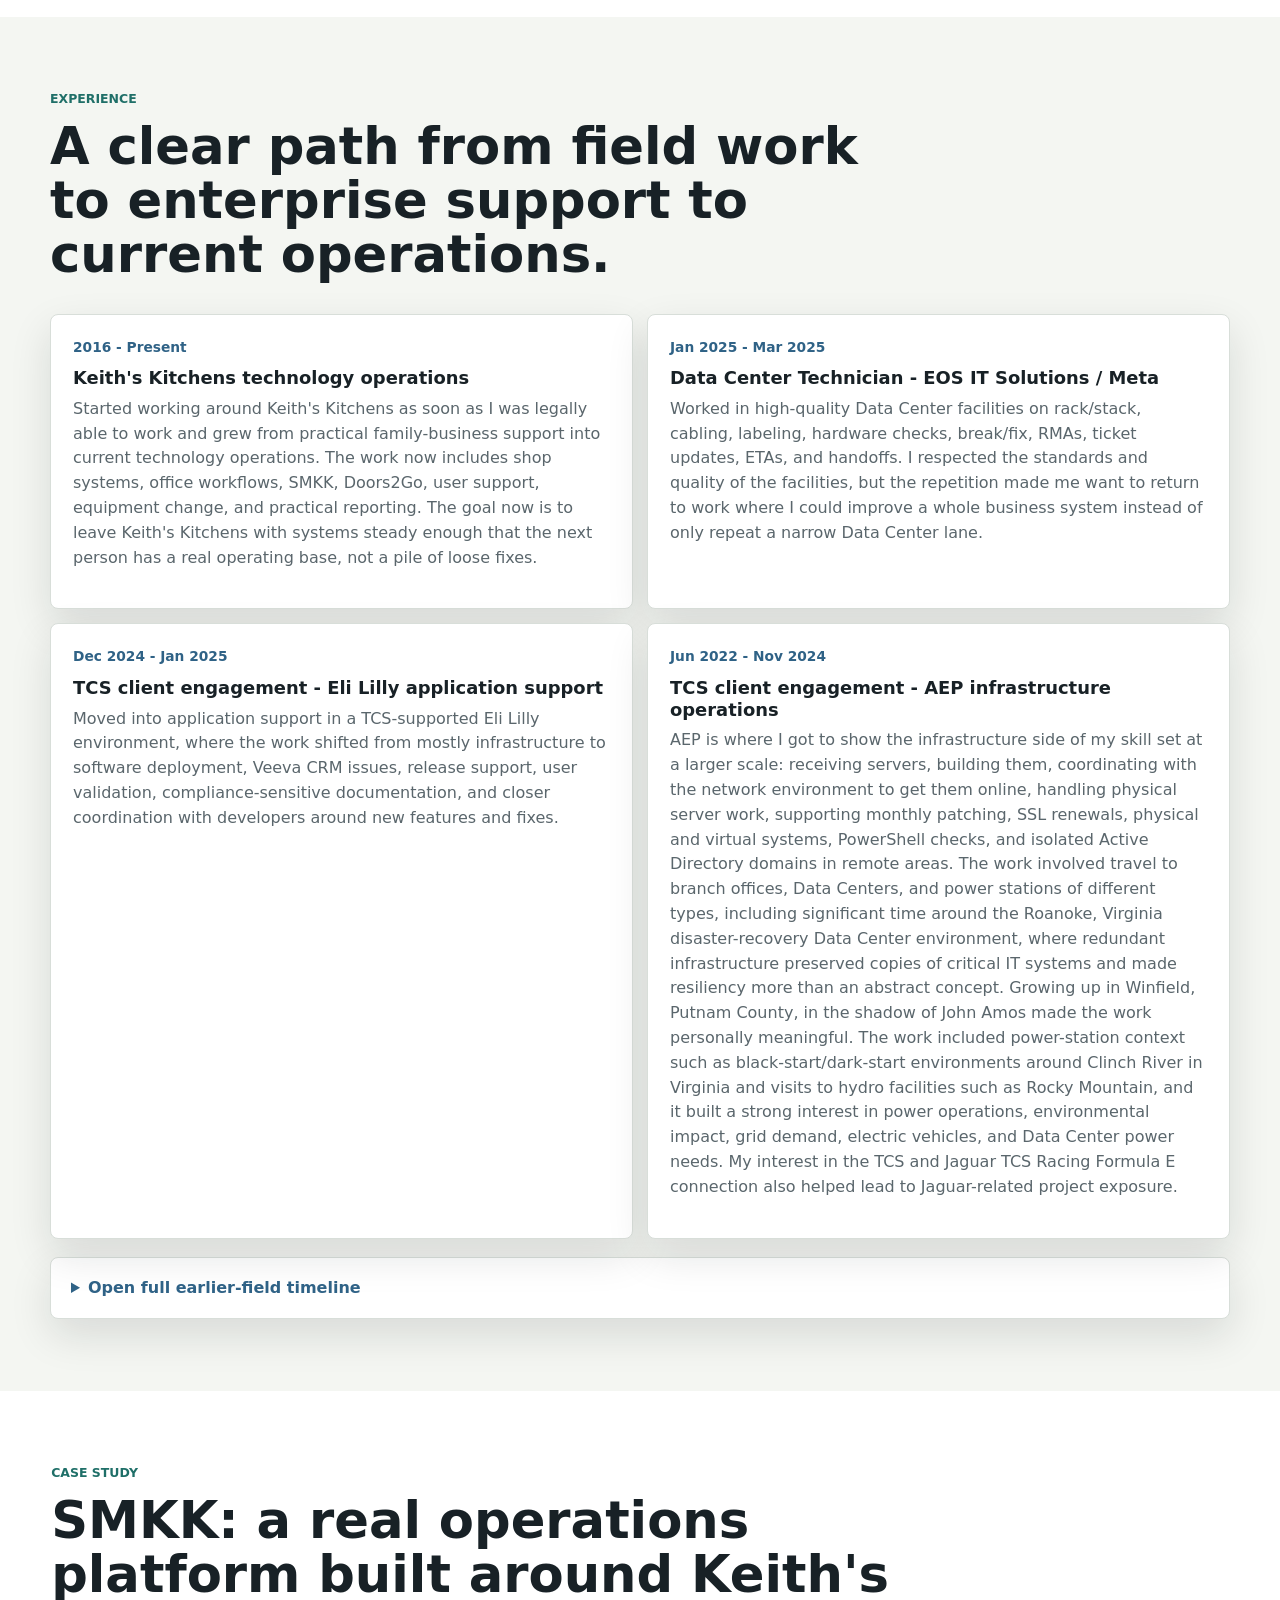
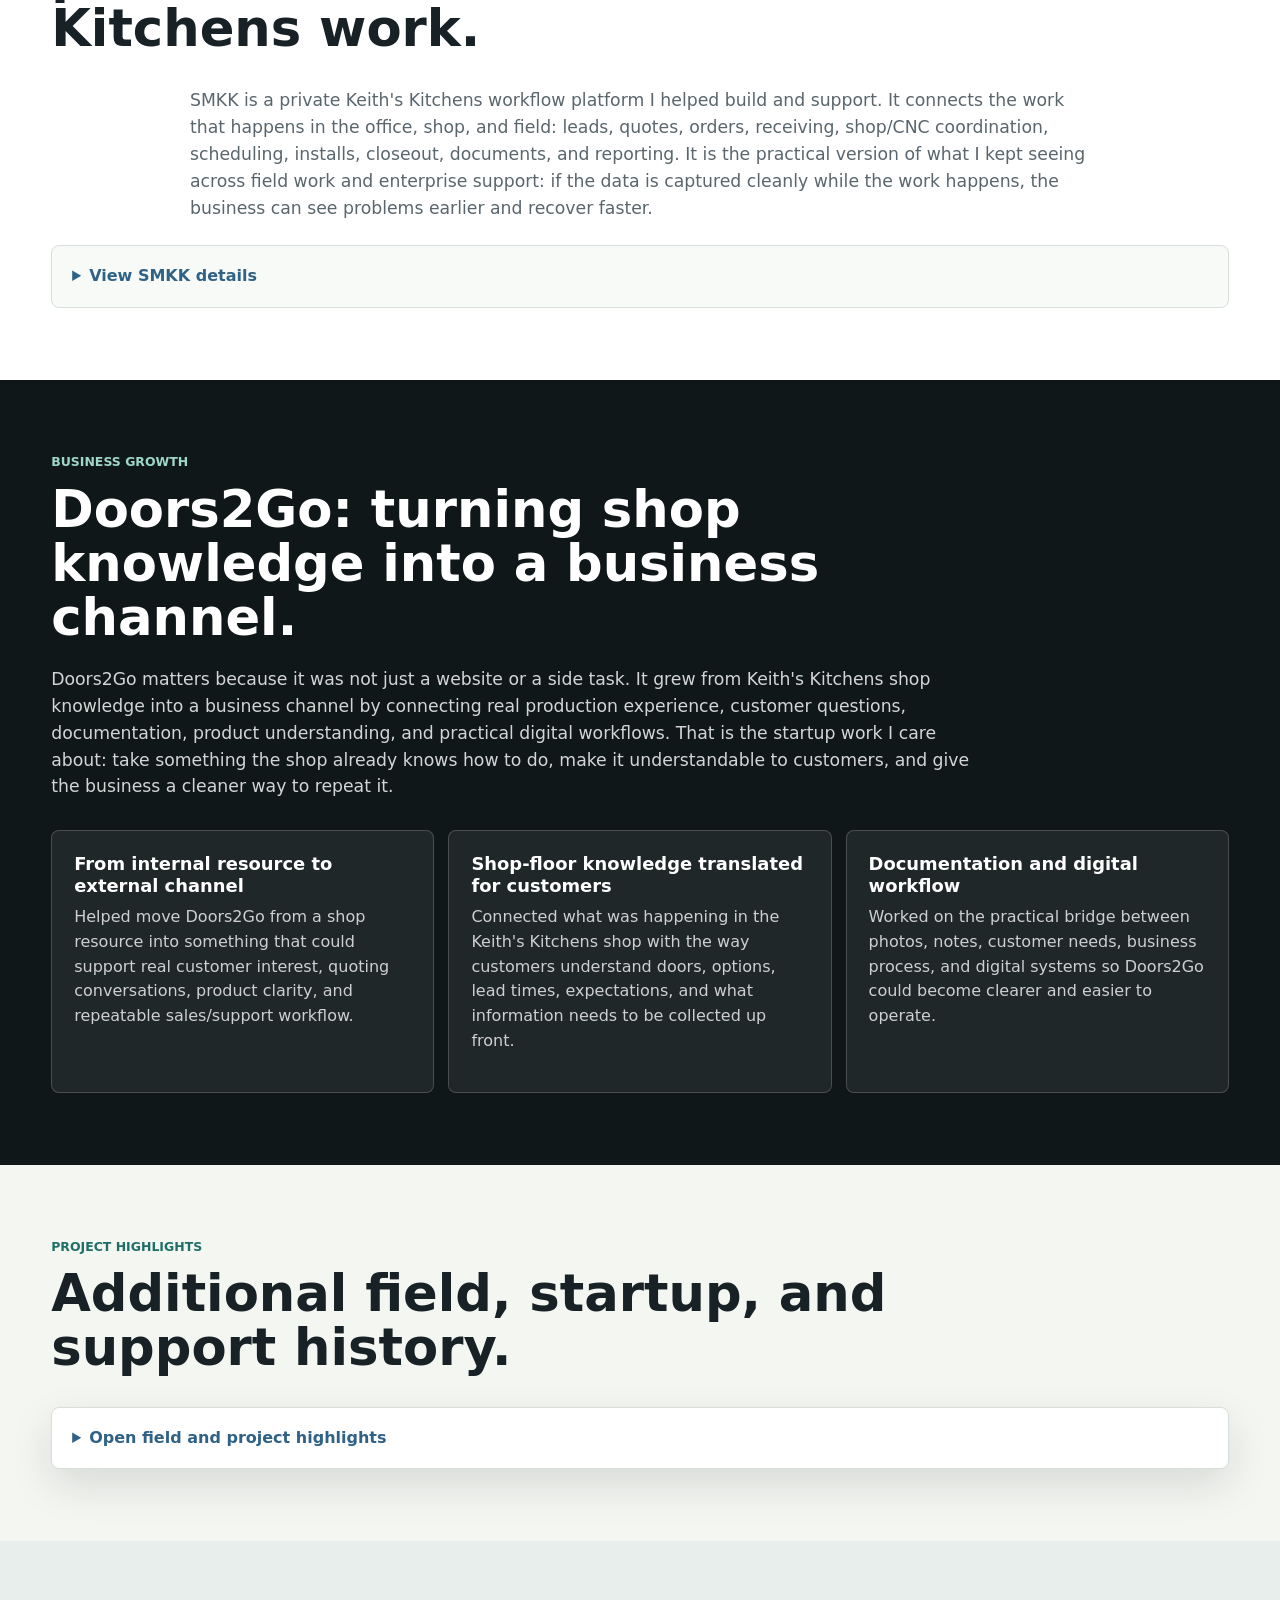
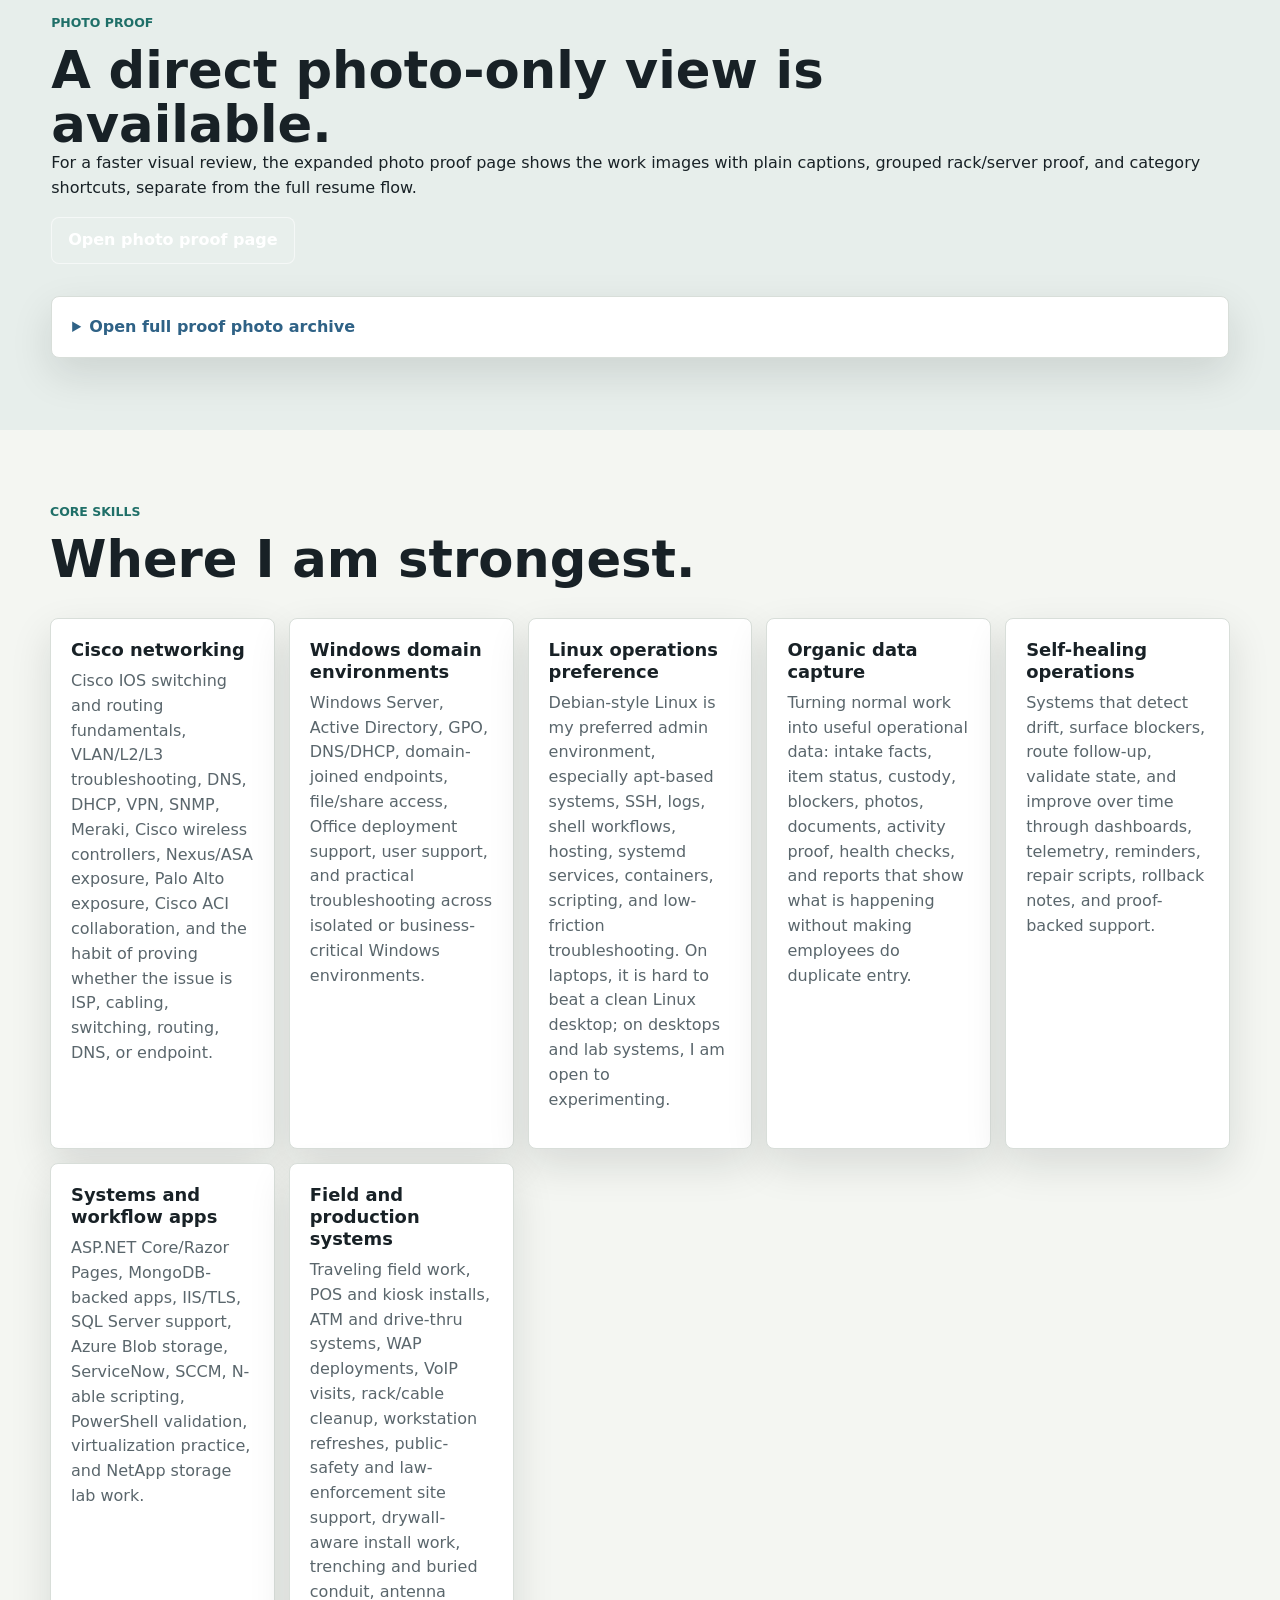
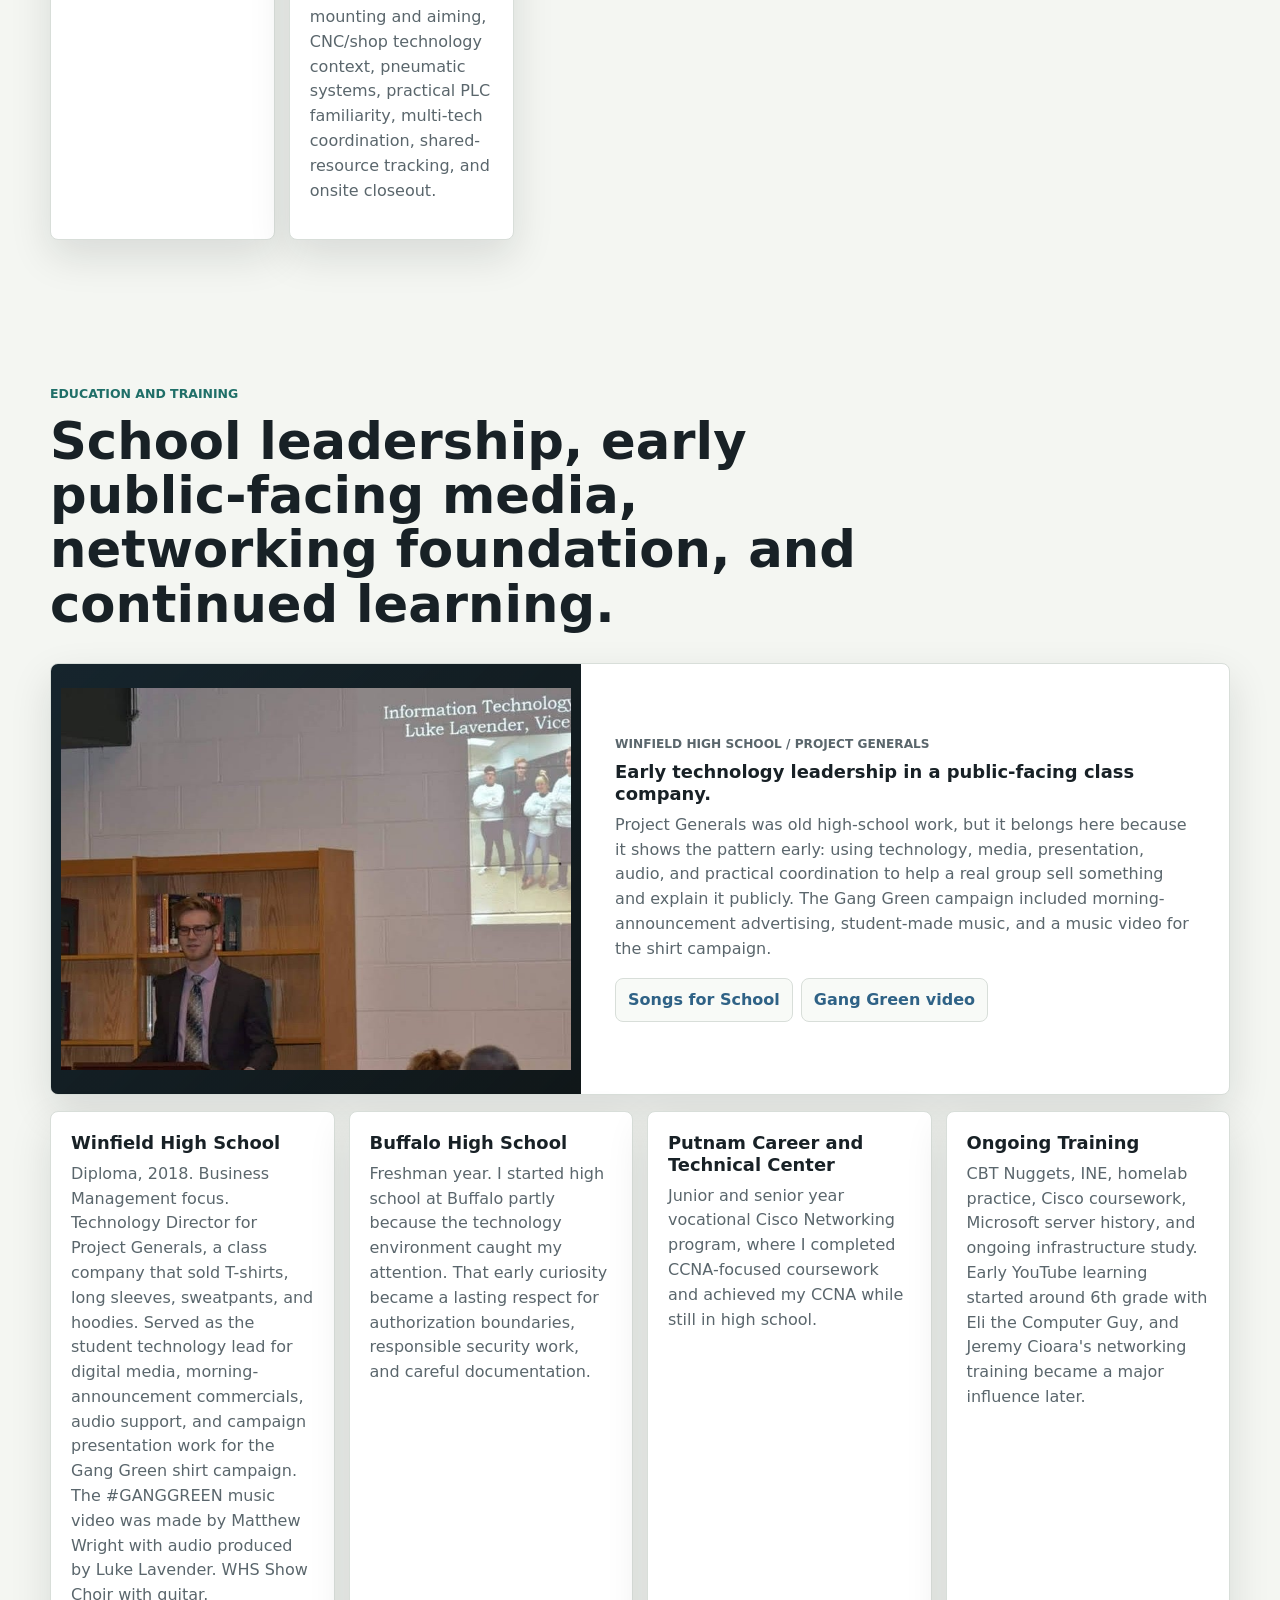
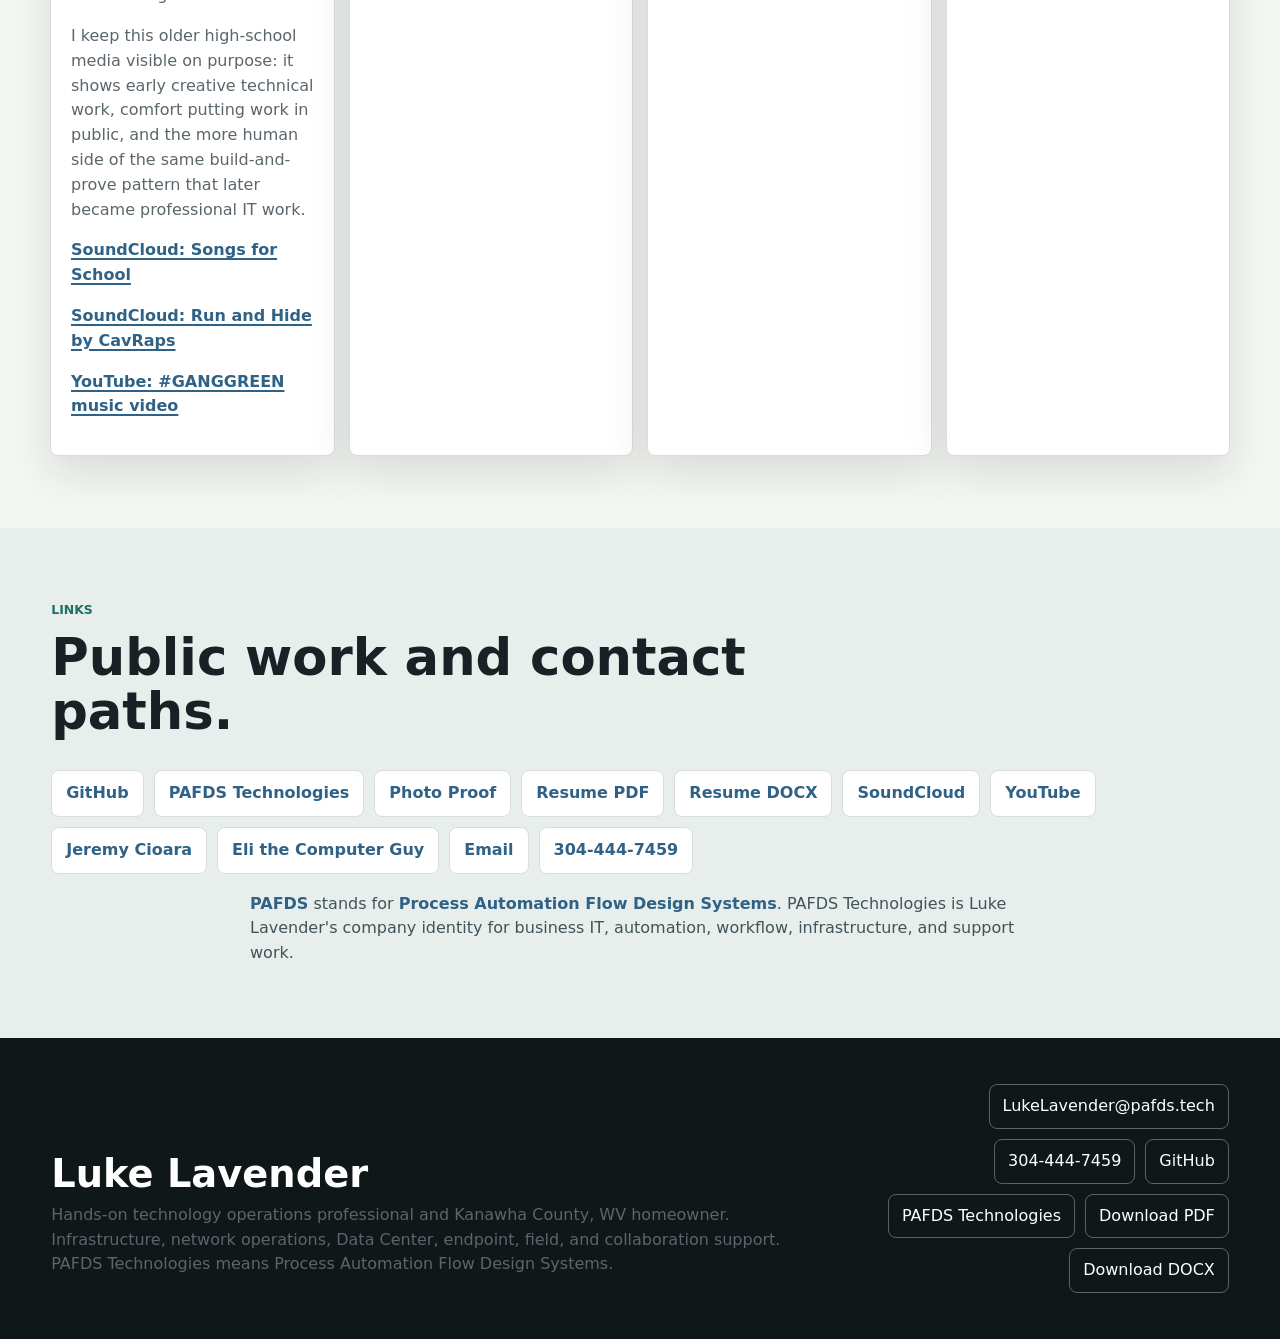
==== commit 34c86067: "Clarify fast food contractor progression" ====
--- a/index.html
+++ b/index.html
@@ -20,7 +20,7 @@
   <meta name="twitter:title" content="Luke Lavender | Technology Operations Professional">
   <meta name="twitter:description" content="Hands-on technology operations, traveling field IT, network operations, Data Center support, endpoints, Microsoft 365, SMKK, Doors2Go, and PAFDS Technologies: Process Automation Flow Design Systems.">
   <meta name="twitter:image" content="https://lukelavender.com/assets/proof/home-rack-netapp-storage-detail.jpg">
-  <link rel="stylesheet" href="styles.css?v=20260607-contractor-projects">
+  <link rel="stylesheet" href="styles.css?v=20260607-contractor-path">
   <script type="application/ld+json">
   {
     "@context": "https://schema.org",
@@ -358,7 +358,7 @@
       </div>
       <p class="contractor-lead">
         The independent-contractor period was not a side quest away from IT. It was hands-on technology work across real
-        customer sites: travel, staging, wireless, endpoints, POS, field coordination, onsite validation, and closeout.
+        customer sites: travel, fast-food tracking-system installs, staging, wireless, endpoints, POS, field coordination, onsite validation, and closeout.
         That work built the base that later became PAFDS Technologies.
       </p>
       <div class="contractor-project-grid">
@@ -389,8 +389,8 @@
         </article>
         <article class="contractor-project-card">
           <span>Arby's / Zolarix</span>
-          <h3>Performance turned into more rollout work</h3>
-          <p>Assisted Zolarix on an Arby's install, performed well enough to be invited into many more Arby's POS refreshes, and then flew across the U.S. for end-to-end retail site work.</p>
+          <h3>Fast-food installs became a larger rollout path</h3>
+          <p>Early fast-food tracking-system installations led into Arby's work. Strong Arby's performance led to Zolarix, and Zolarix created more exposure to project leads, decision-makers, and repeated end-to-end POS refresh work across the U.S.</p>
         </article>
       </div>
     </section>
@@ -496,7 +496,7 @@
           <article>
             <span>2019 - 2021</span>
             <h3>Data Center Technician / Installer - Zolarix</h3>
-            <p>Flew across the U.S. for Arby's end-to-end POS refreshes and retail-site installs, including racks, switches, firewalls, wiring, POS equipment, cable management, cutover support, onsite validation, and closeout.</p>
+            <p>Early fast-food tracking-system and POS installation work led into Arby's projects, Arby's led to Zolarix, and Zolarix expanded the work into national end-to-end POS refreshes with more exposure to project leads and decision-makers. Flew across the U.S. for retail-site installs including racks, switches, firewalls, wiring, POS equipment, cable management, cutover support, onsite validation, and closeout.</p>
           </article>
           <article>
             <span>Jan 2019 - Jun 2019</span>
@@ -511,7 +511,7 @@
           <article>
             <span>2018 - early 2020s</span>
             <h3>Field Nation, Upwork, WorkMarket, and Thomas Hospital infrastructure work</h3>
-            <p>Completed independent-contractor work mostly through Field Nation, with additional work through Upwork and WorkMarket. Took on office workstation upgrades, nurse cart deployments, WAP deployments, hospice-environment support, COVID-era workstation refreshes, public-safety site support, AEP branch-office laptop and workstation deployments, Thermo Fisher workstation refresh work, U.S. Army Charleston-area WAP deployment work, industrial-shop and warehouse support around Nitro and Charleston industrial parks, and hands-on IT deployment labor across a wide variety of company environments. Sometimes hired trusted friends as assistants for larger onsite jobs while staying accountable for the work, which taught practical lessons about scope, reliability, documentation, and knowing exactly why someone is being brought onto a job. Also participated in Thomas Hospital IT infrastructure upgrades before PAFDS Technologies.</p>
+            <p>Completed independent-contractor work mostly through Field Nation, with additional work through Upwork and WorkMarket. Took on fast-food tracking-system installations, office workstation upgrades, nurse cart deployments, WAP deployments, hospice-environment support, COVID-era workstation refreshes, public-safety site support, AEP branch-office laptop and workstation deployments, Thermo Fisher workstation refresh work, U.S. Army Charleston-area WAP deployment work, industrial-shop and warehouse support around Nitro and Charleston industrial parks, and hands-on IT deployment labor across a wide variety of company environments. Sometimes hired trusted friends as assistants for larger onsite jobs while staying accountable for the work, which taught practical lessons about scope, reliability, documentation, and knowing exactly why someone is being brought onto a job. Also participated in Thomas Hospital IT infrastructure upgrades before PAFDS Technologies.</p>
           </article>
           <article>
             <span>2018</span>
@@ -614,7 +614,7 @@
           </article>
           <article>
             <h3>Payment devices and kiosks</h3>
-            <p>Started post-high-school field work in 2018 as a roaming field tech with break/fix on gas-station payment devices and public-facing fast-food kiosk systems.</p>
+            <p>Started post-high-school field work in 2018 as a roaming field tech with break/fix on gas-station payment devices, public-facing fast-food kiosk systems, and fast-food tracking-system installations.</p>
           </article>
           <article>
             <h3>NCR / Walmart retail systems</h3>
@@ -622,7 +622,7 @@
           </article>
           <article>
             <h3>Travel-based POS refreshes</h3>
-            <p>First assisted Zolarix on an Arby's install, then was invited into many more Arby's projects because of that performance. Flew to Arby's sites across the U.S. for end-to-end POS refresh work where the job was not just plugging in hardware; it was staging, cutover timing, network readiness, onsite validation, status communication, and leaving the store operational.</p>
+            <p>Fast-food tracking-system installations led into Arby's work, Arby's led to Zolarix, and Zolarix led to broader rollout opportunities with project leads and decision-makers. Flew to Arby's sites across the U.S. for end-to-end POS refresh work where the job was not just plugging in hardware; it was staging, cutover timing, network readiness, onsite validation, status communication, and leaving the store operational.</p>
           </article>
           <article>
             <h3>Thermo Fisher Scientific in Ohio</h3>
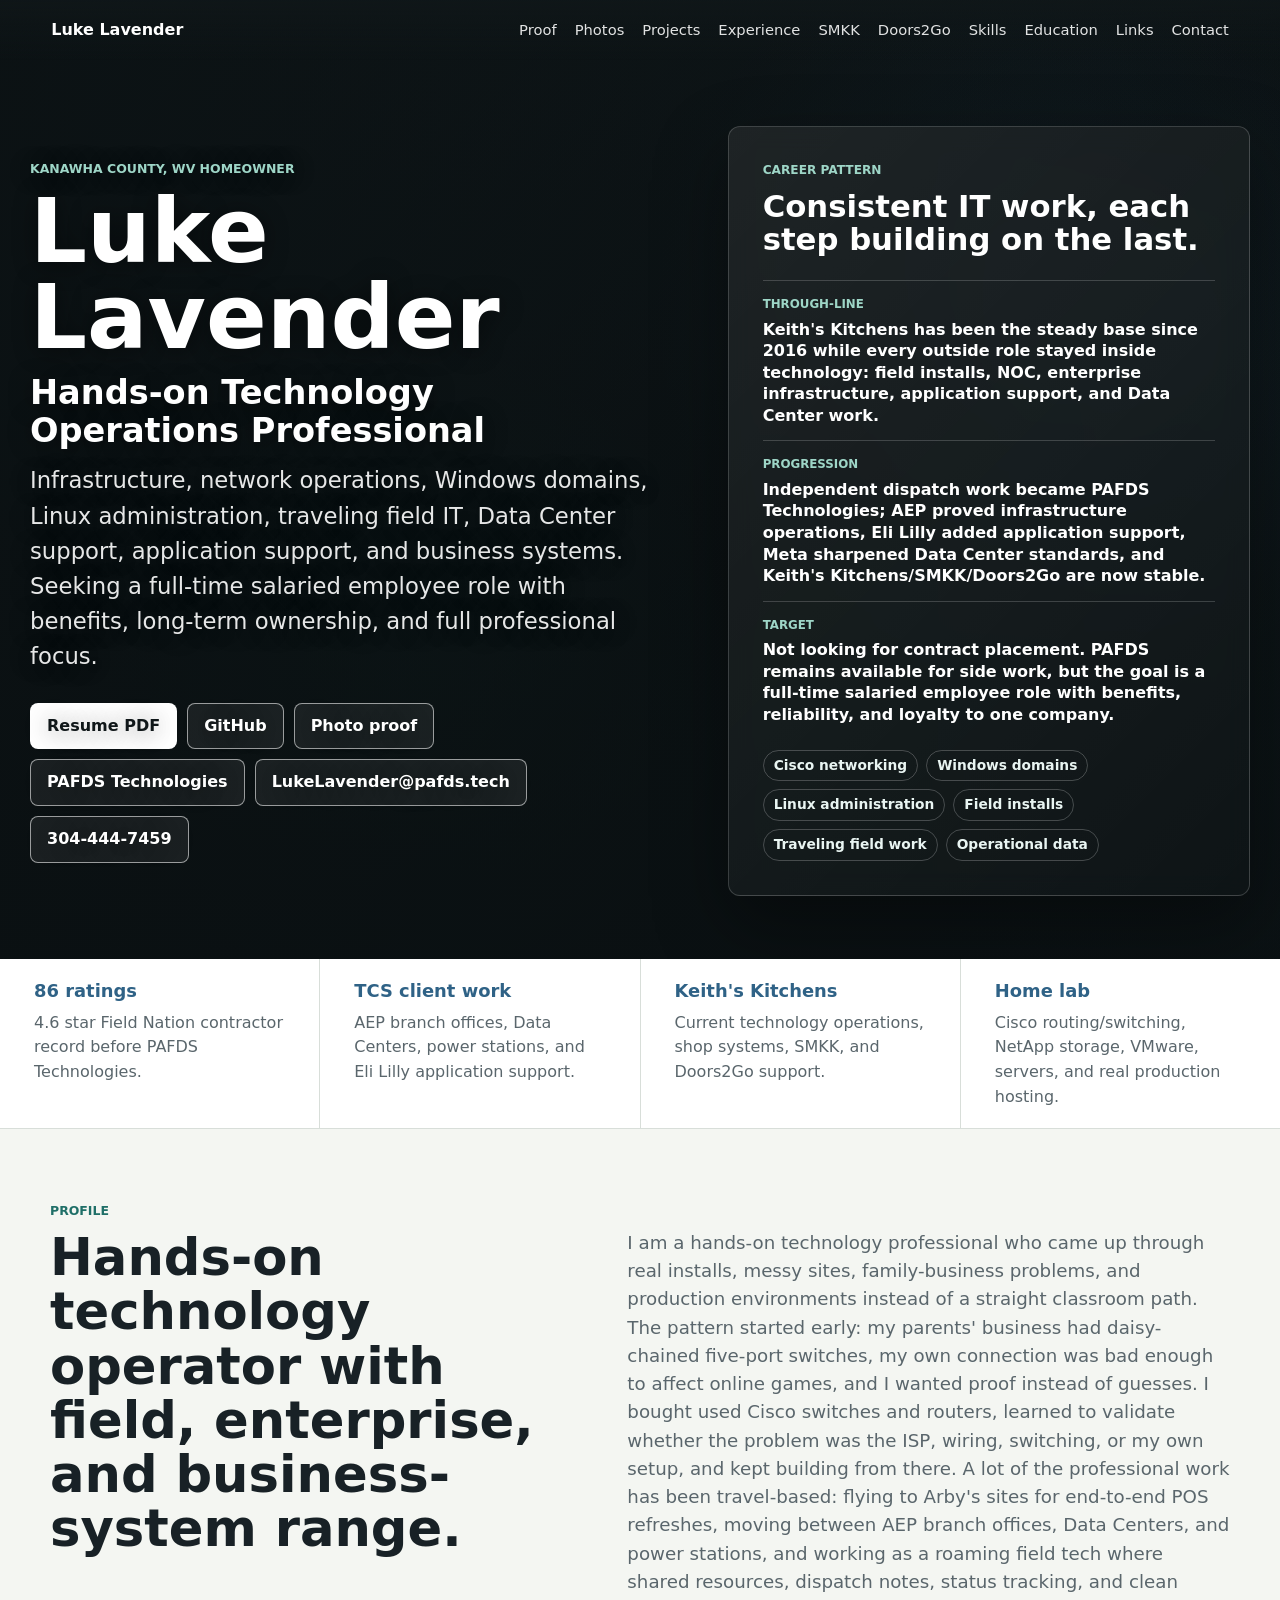
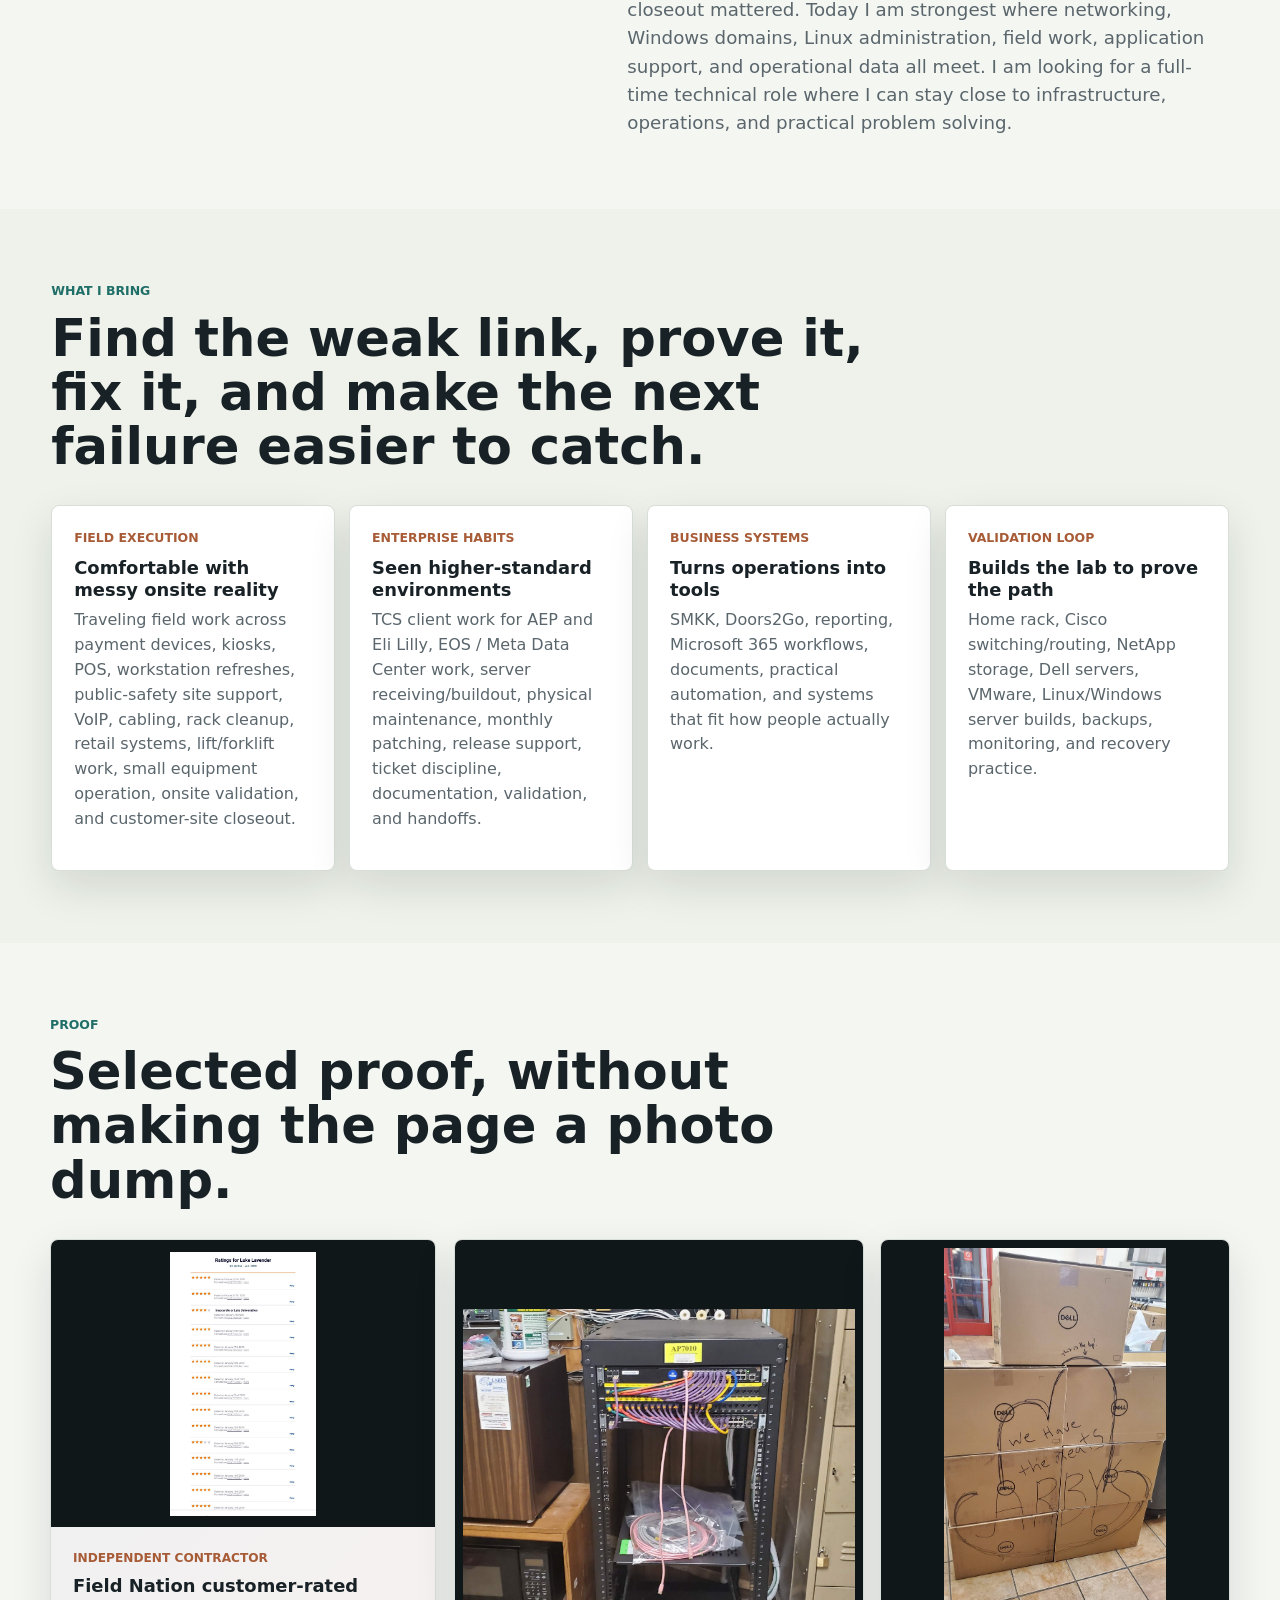
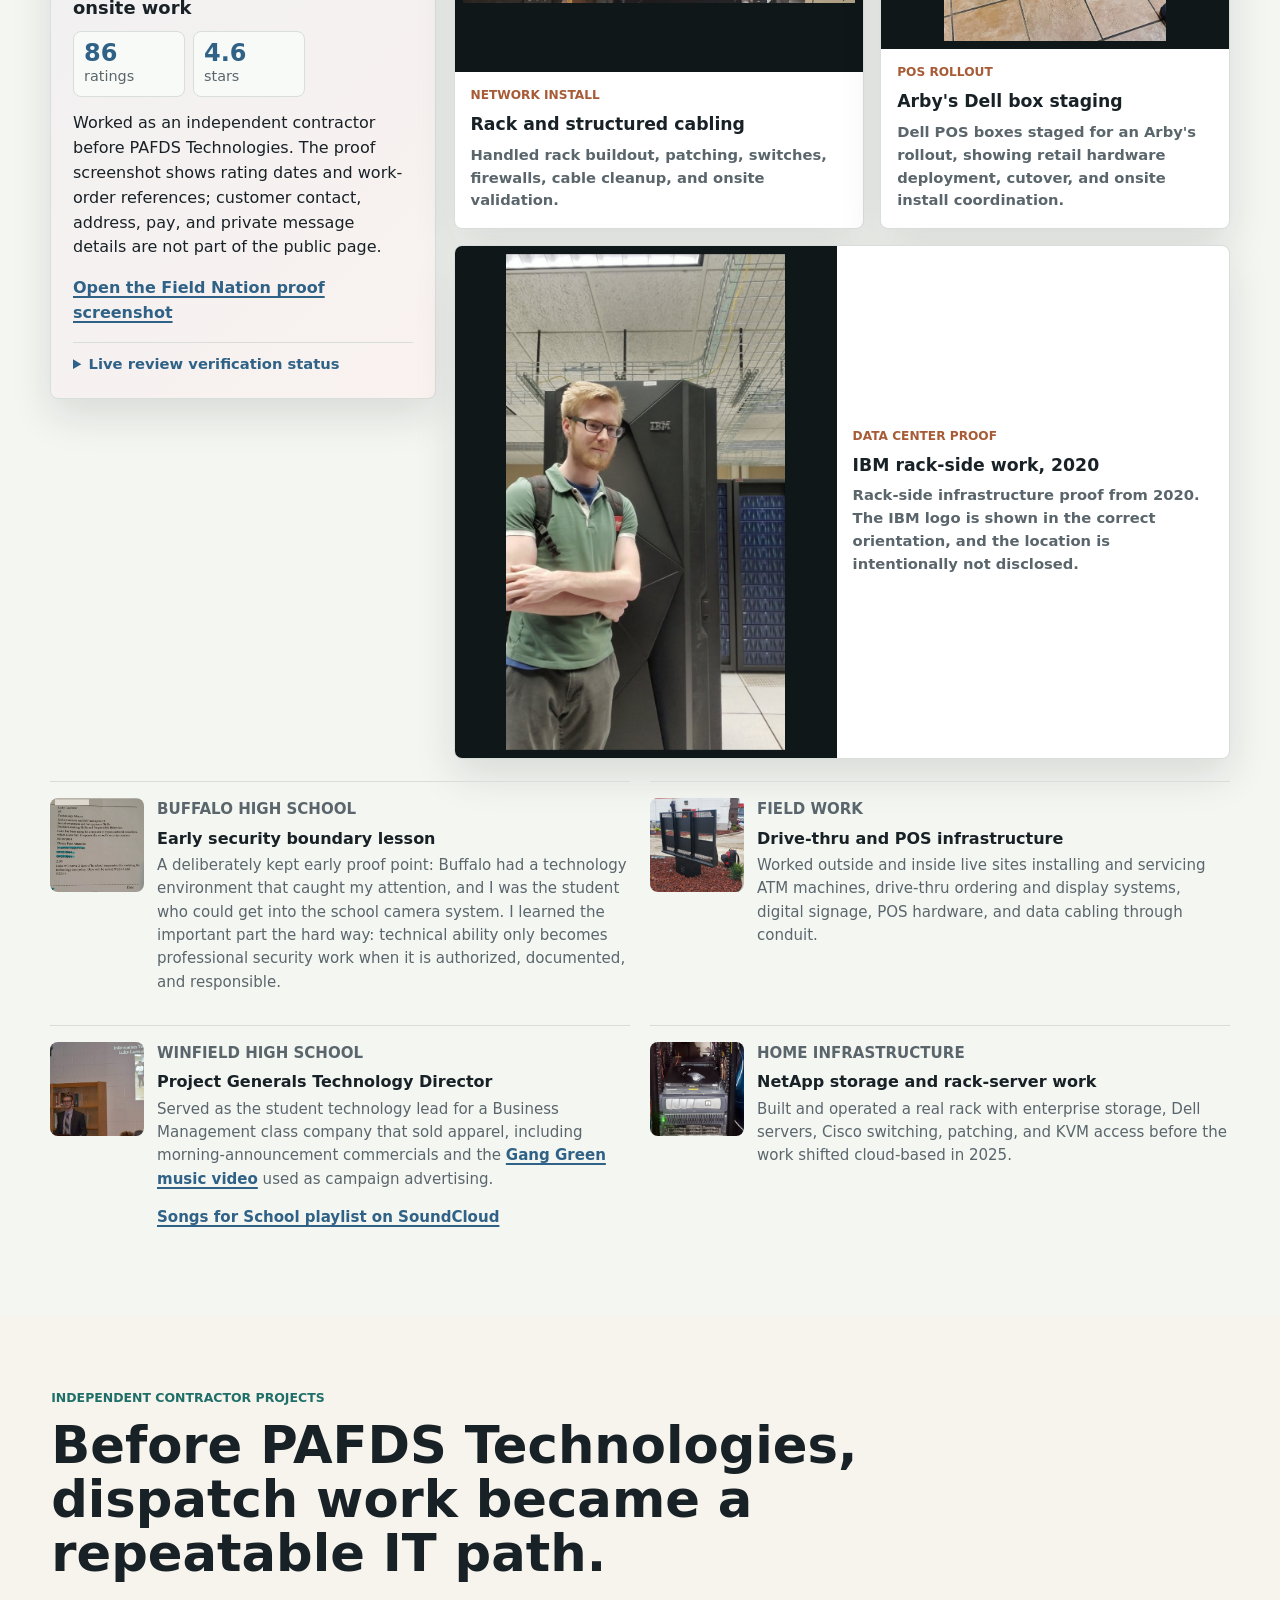
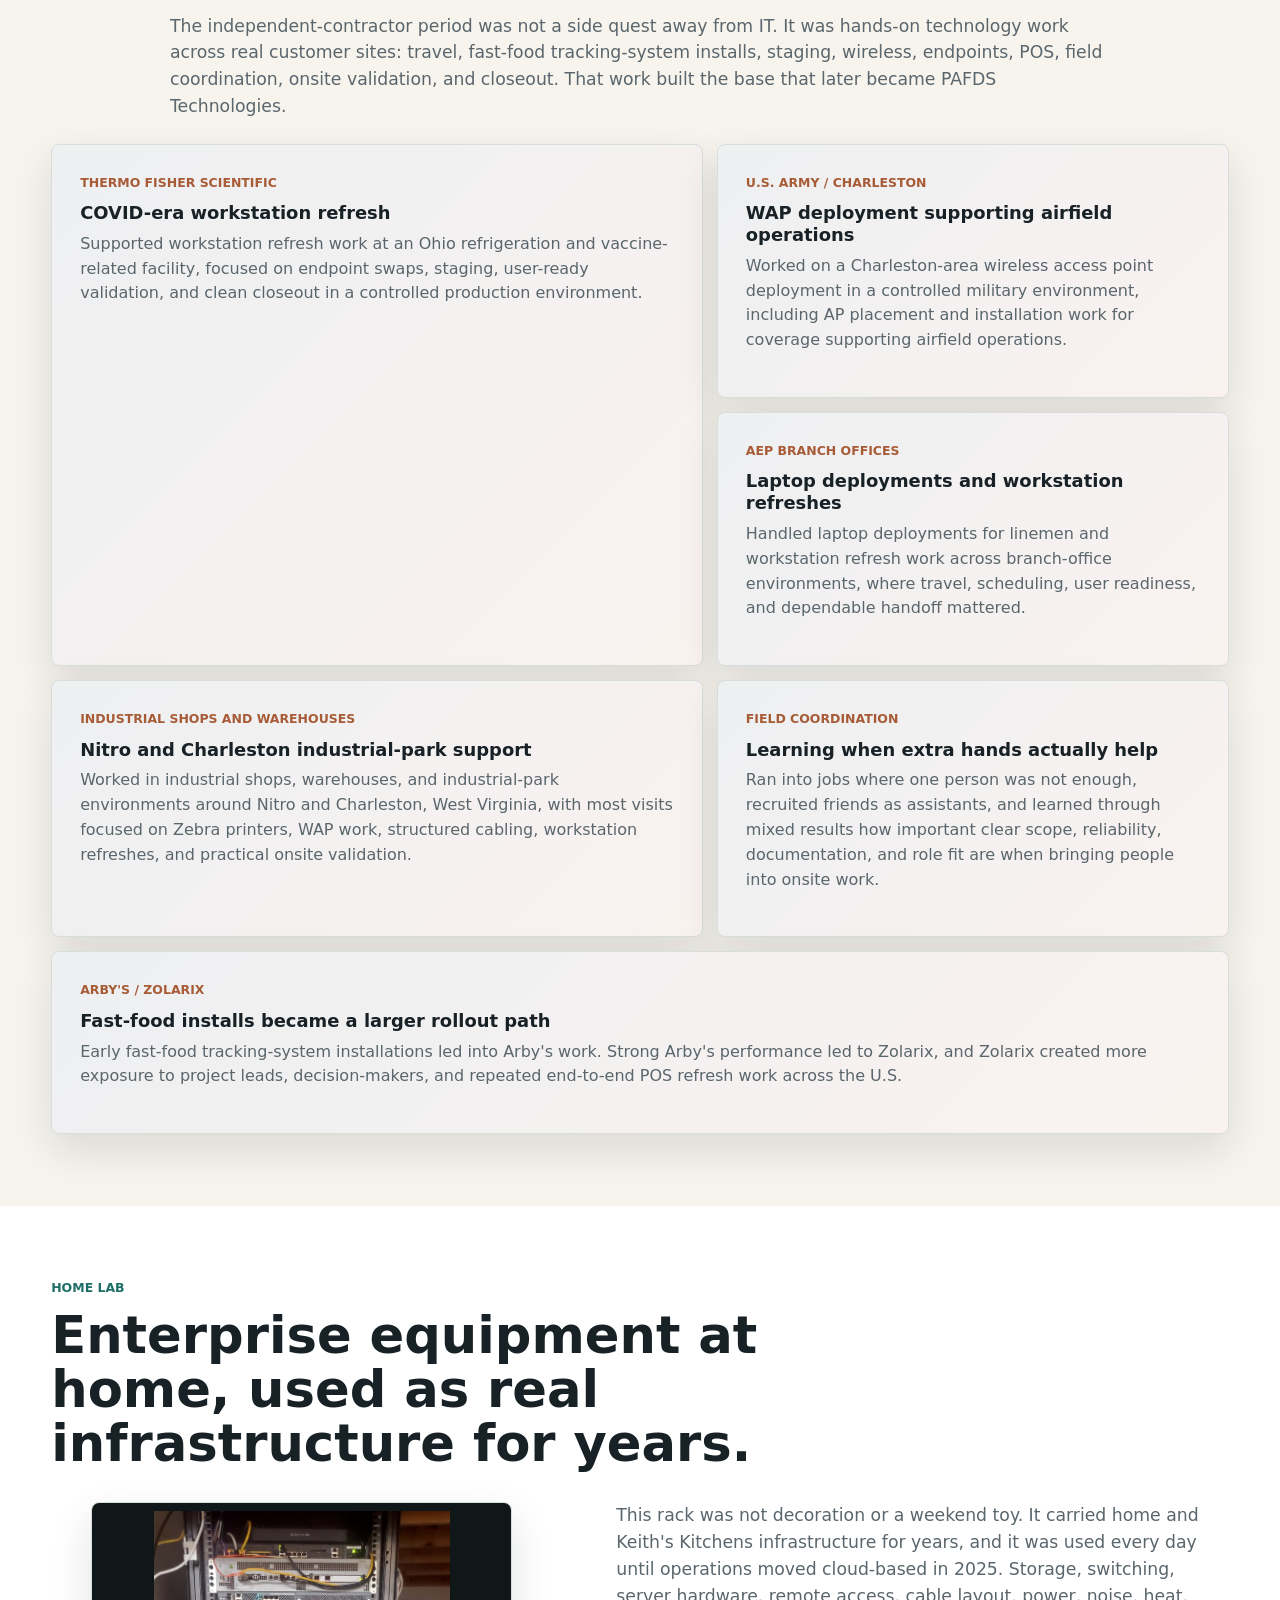
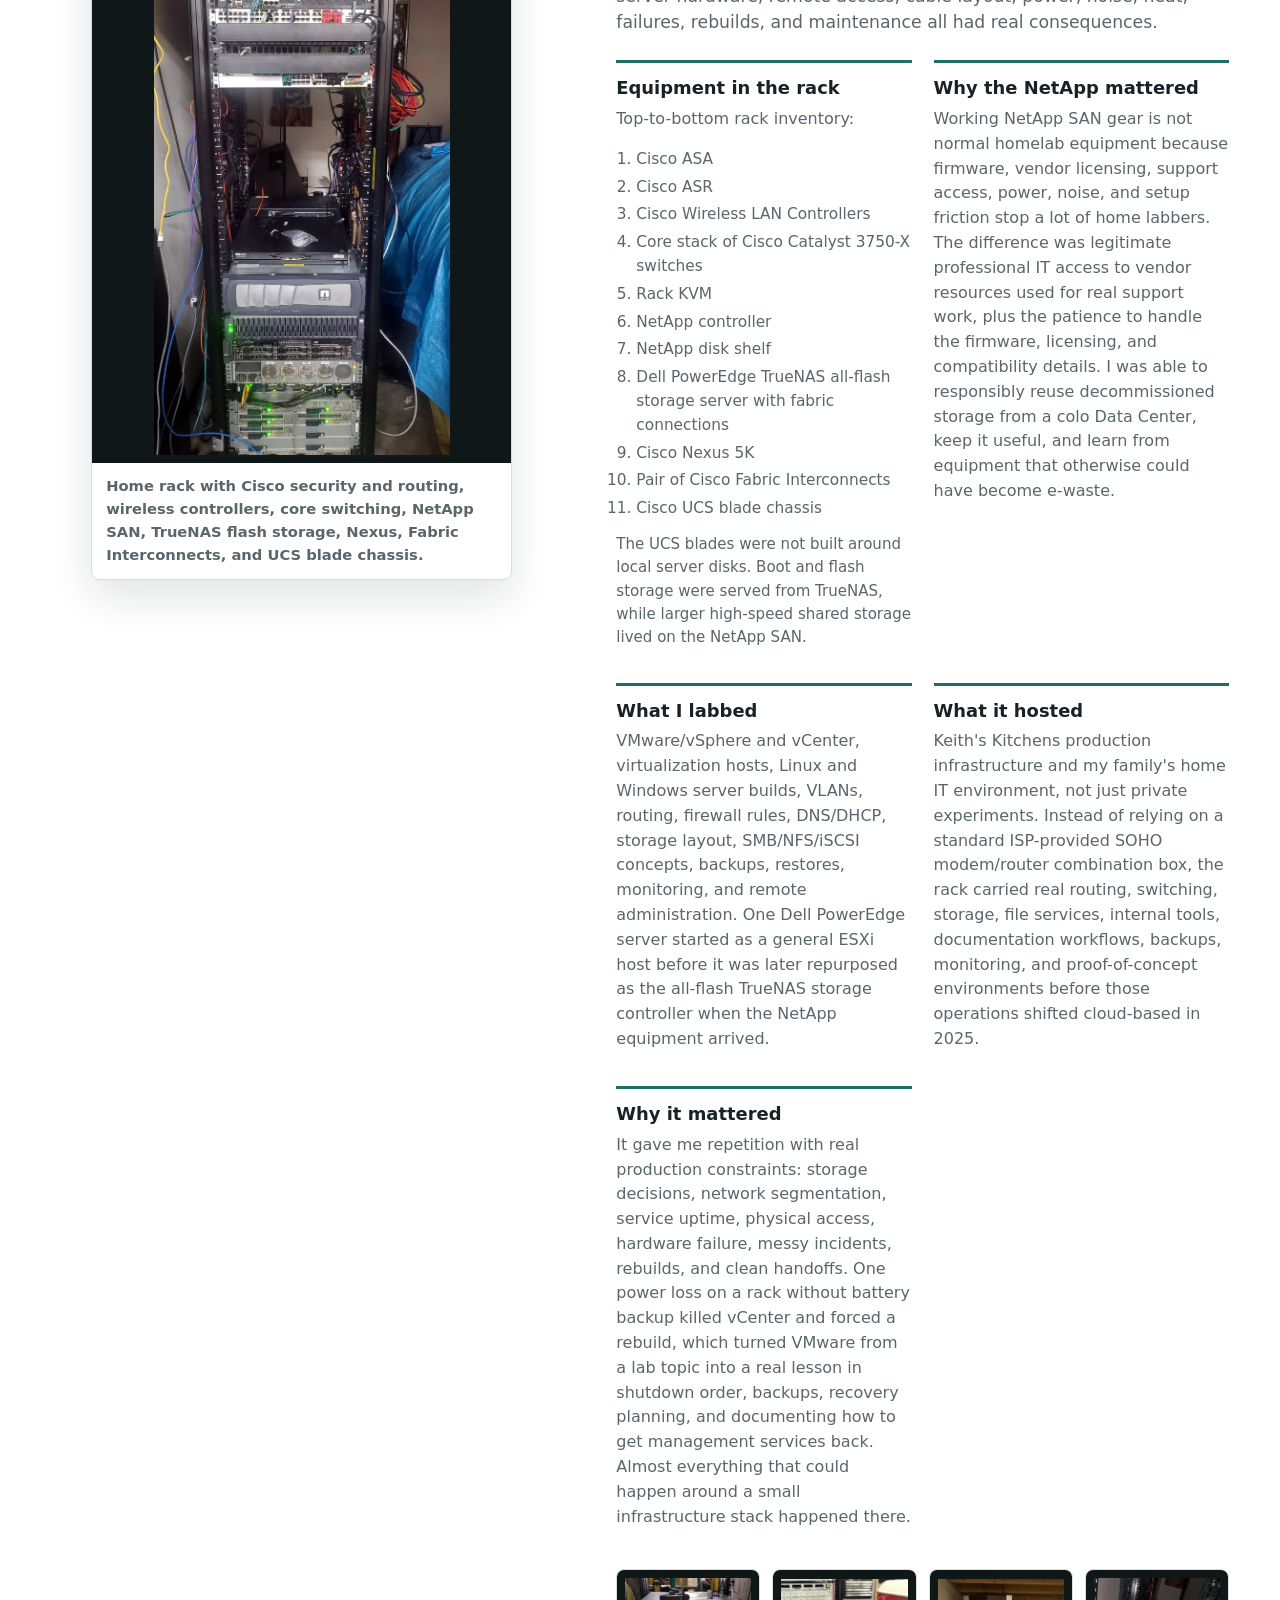
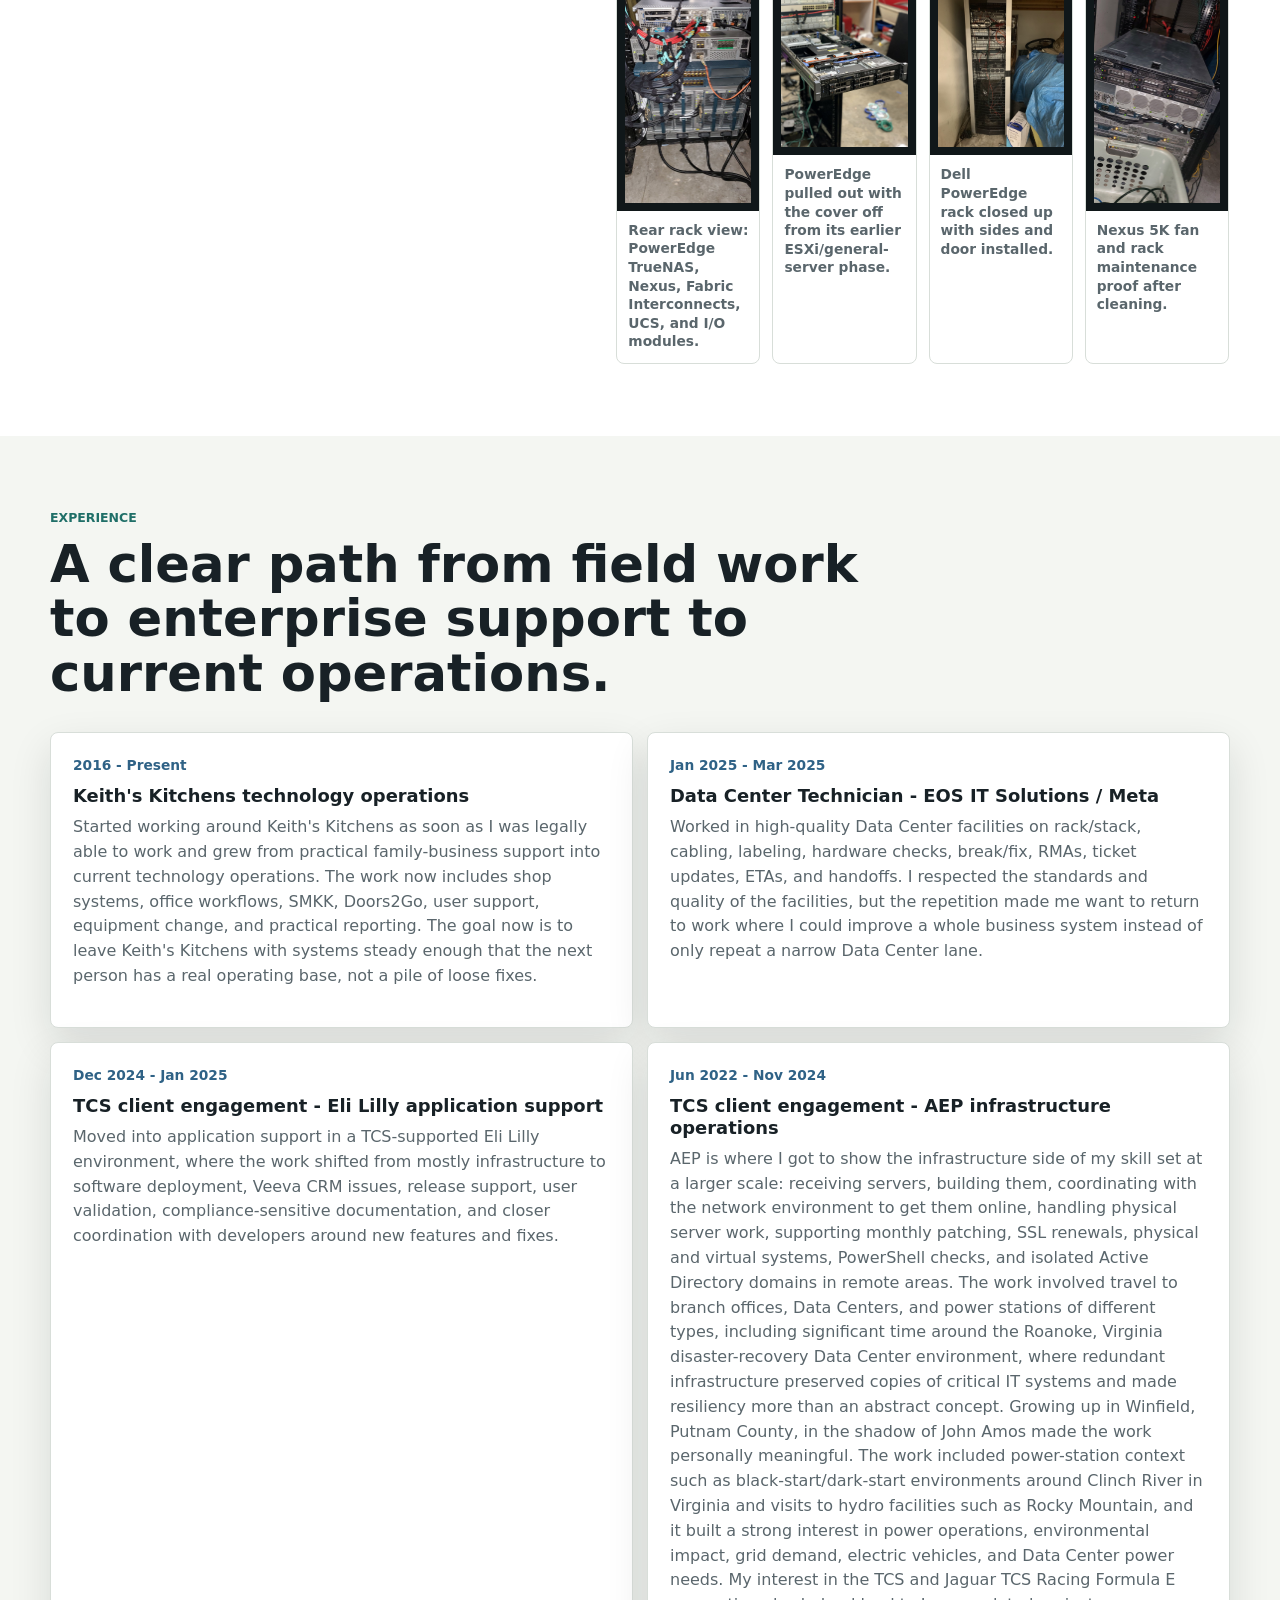
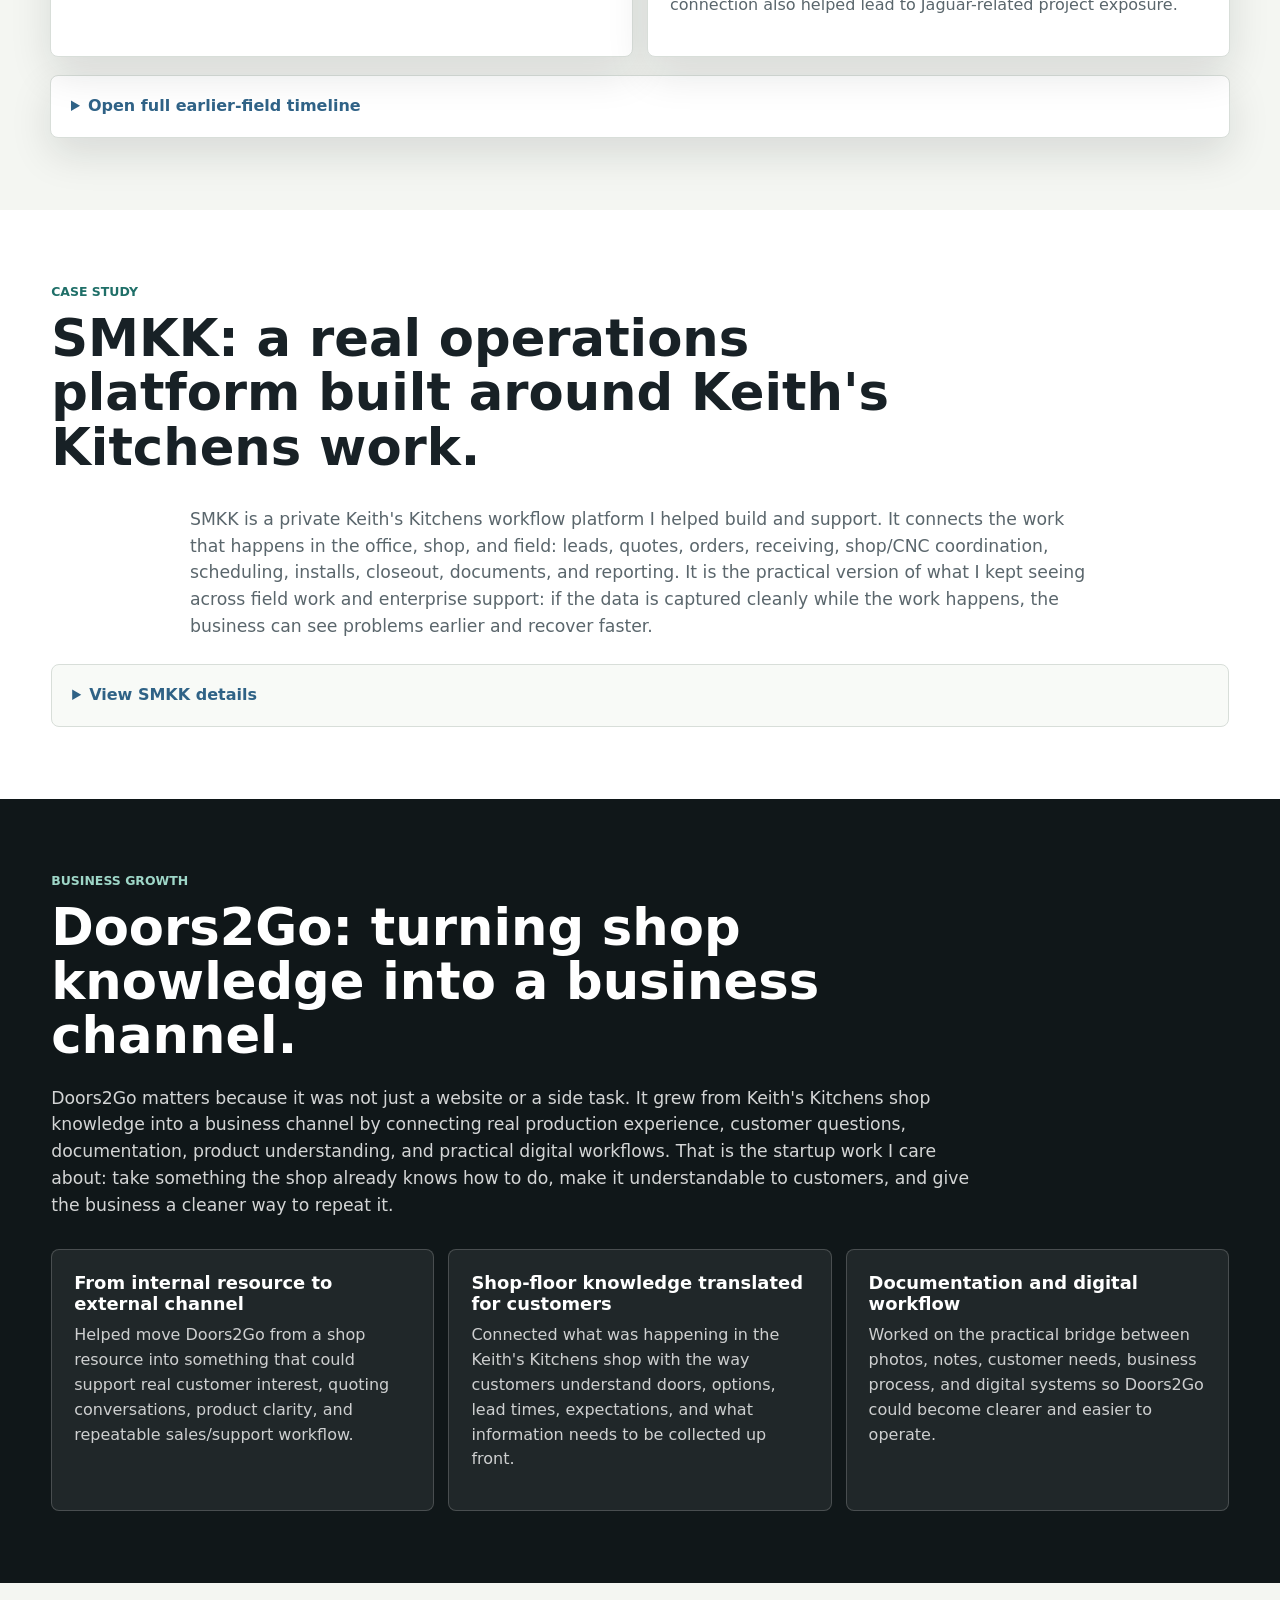
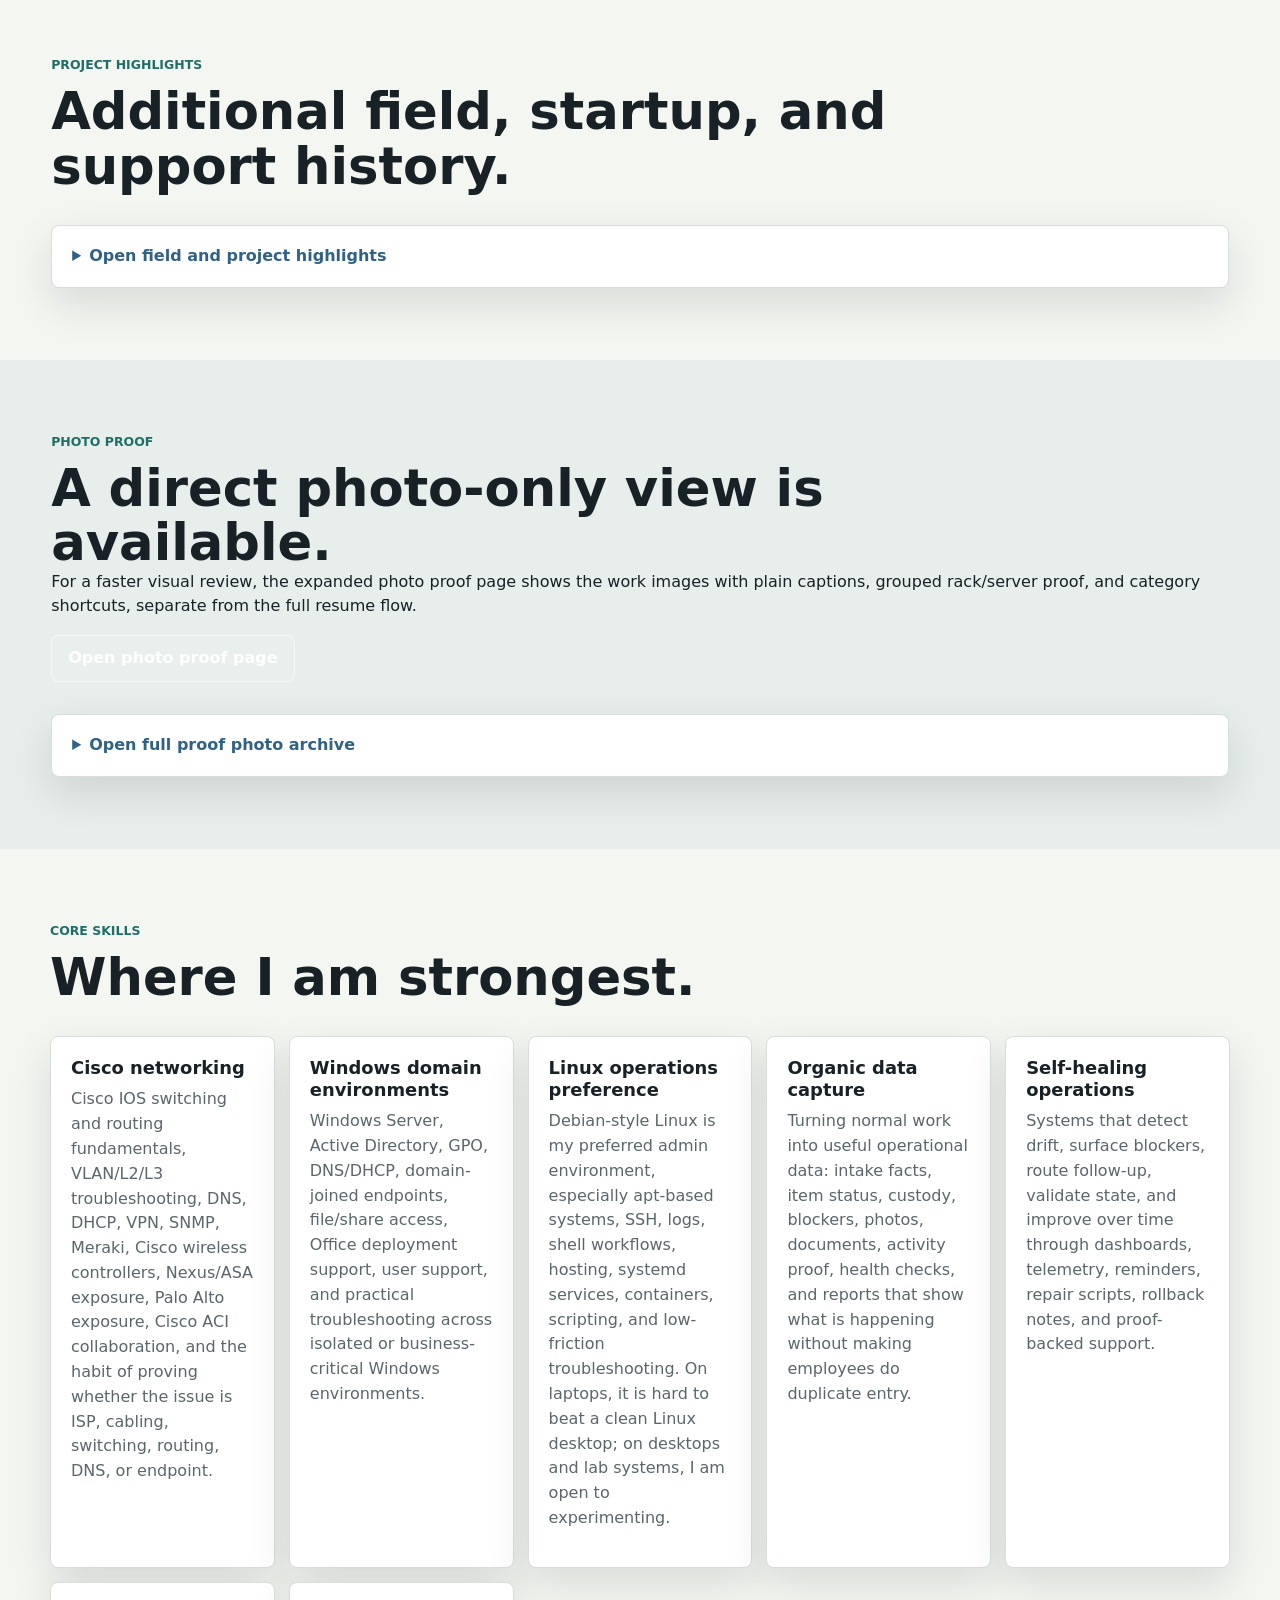
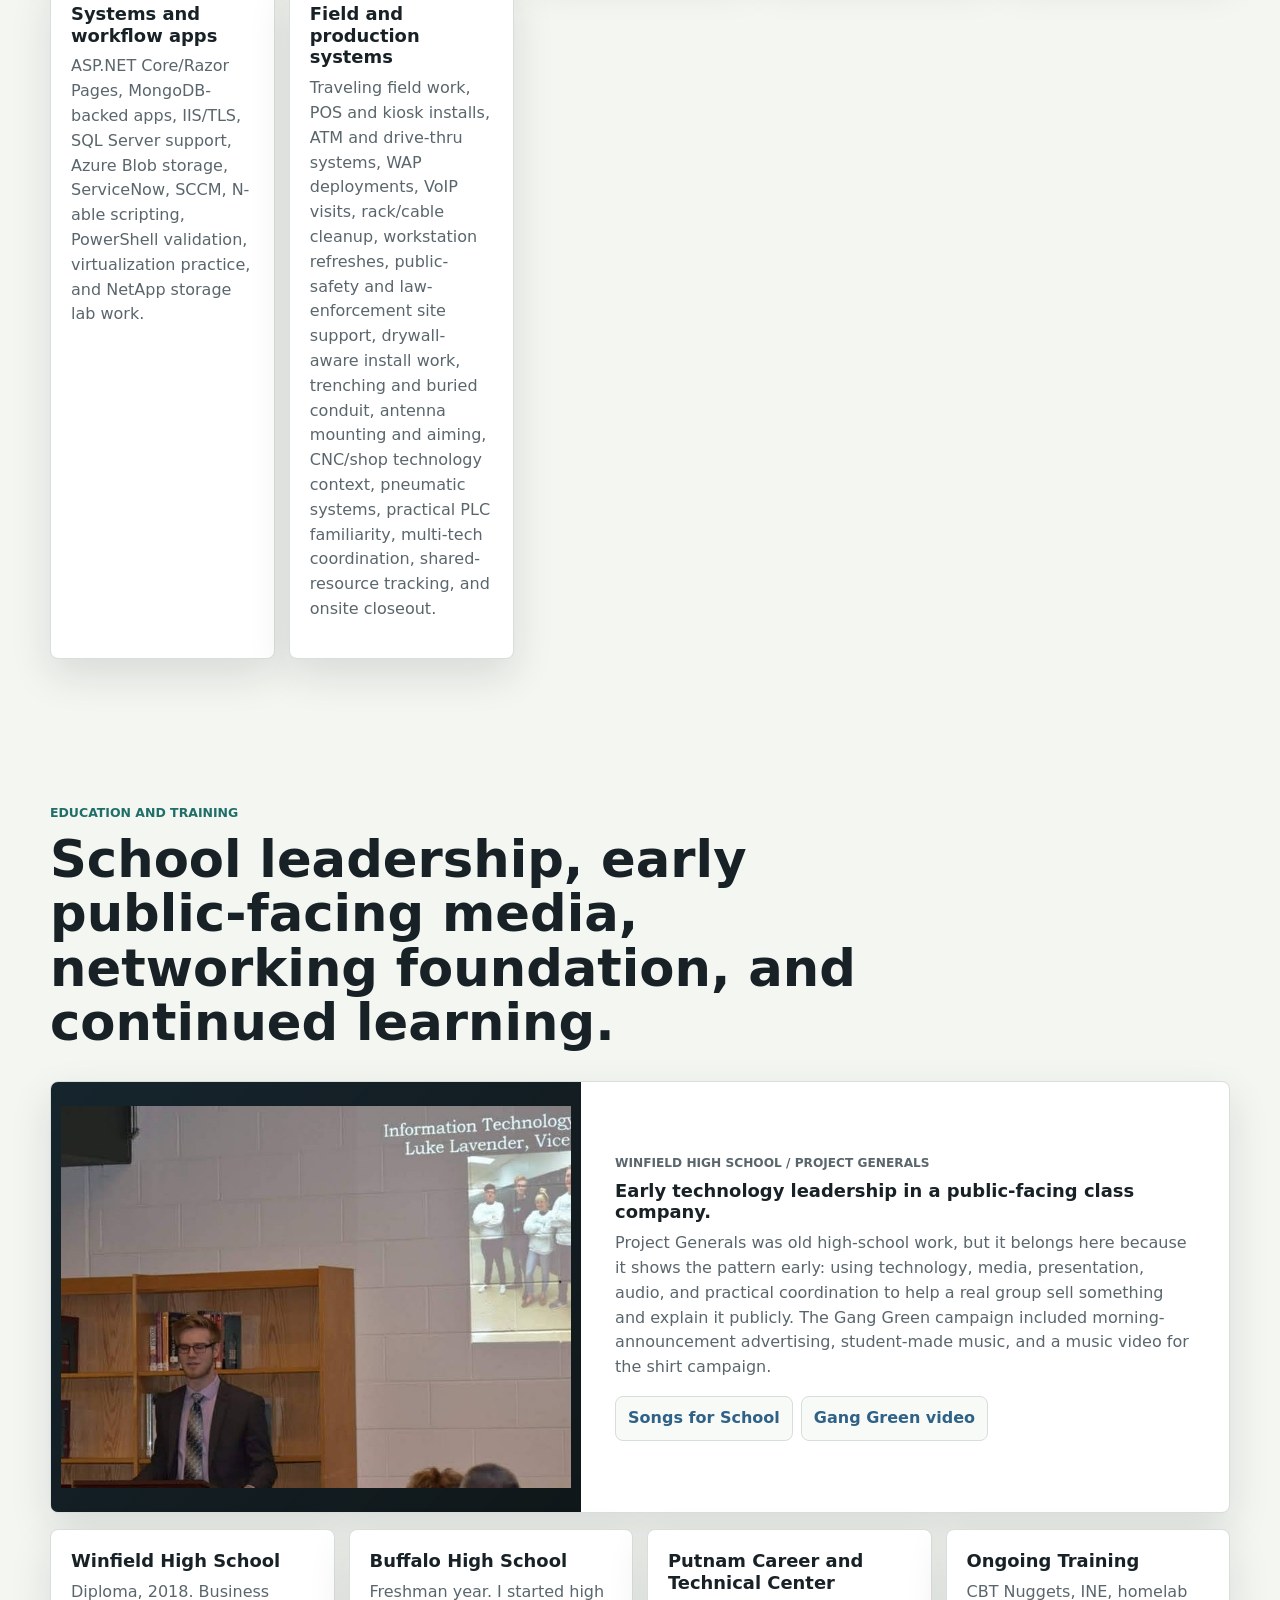
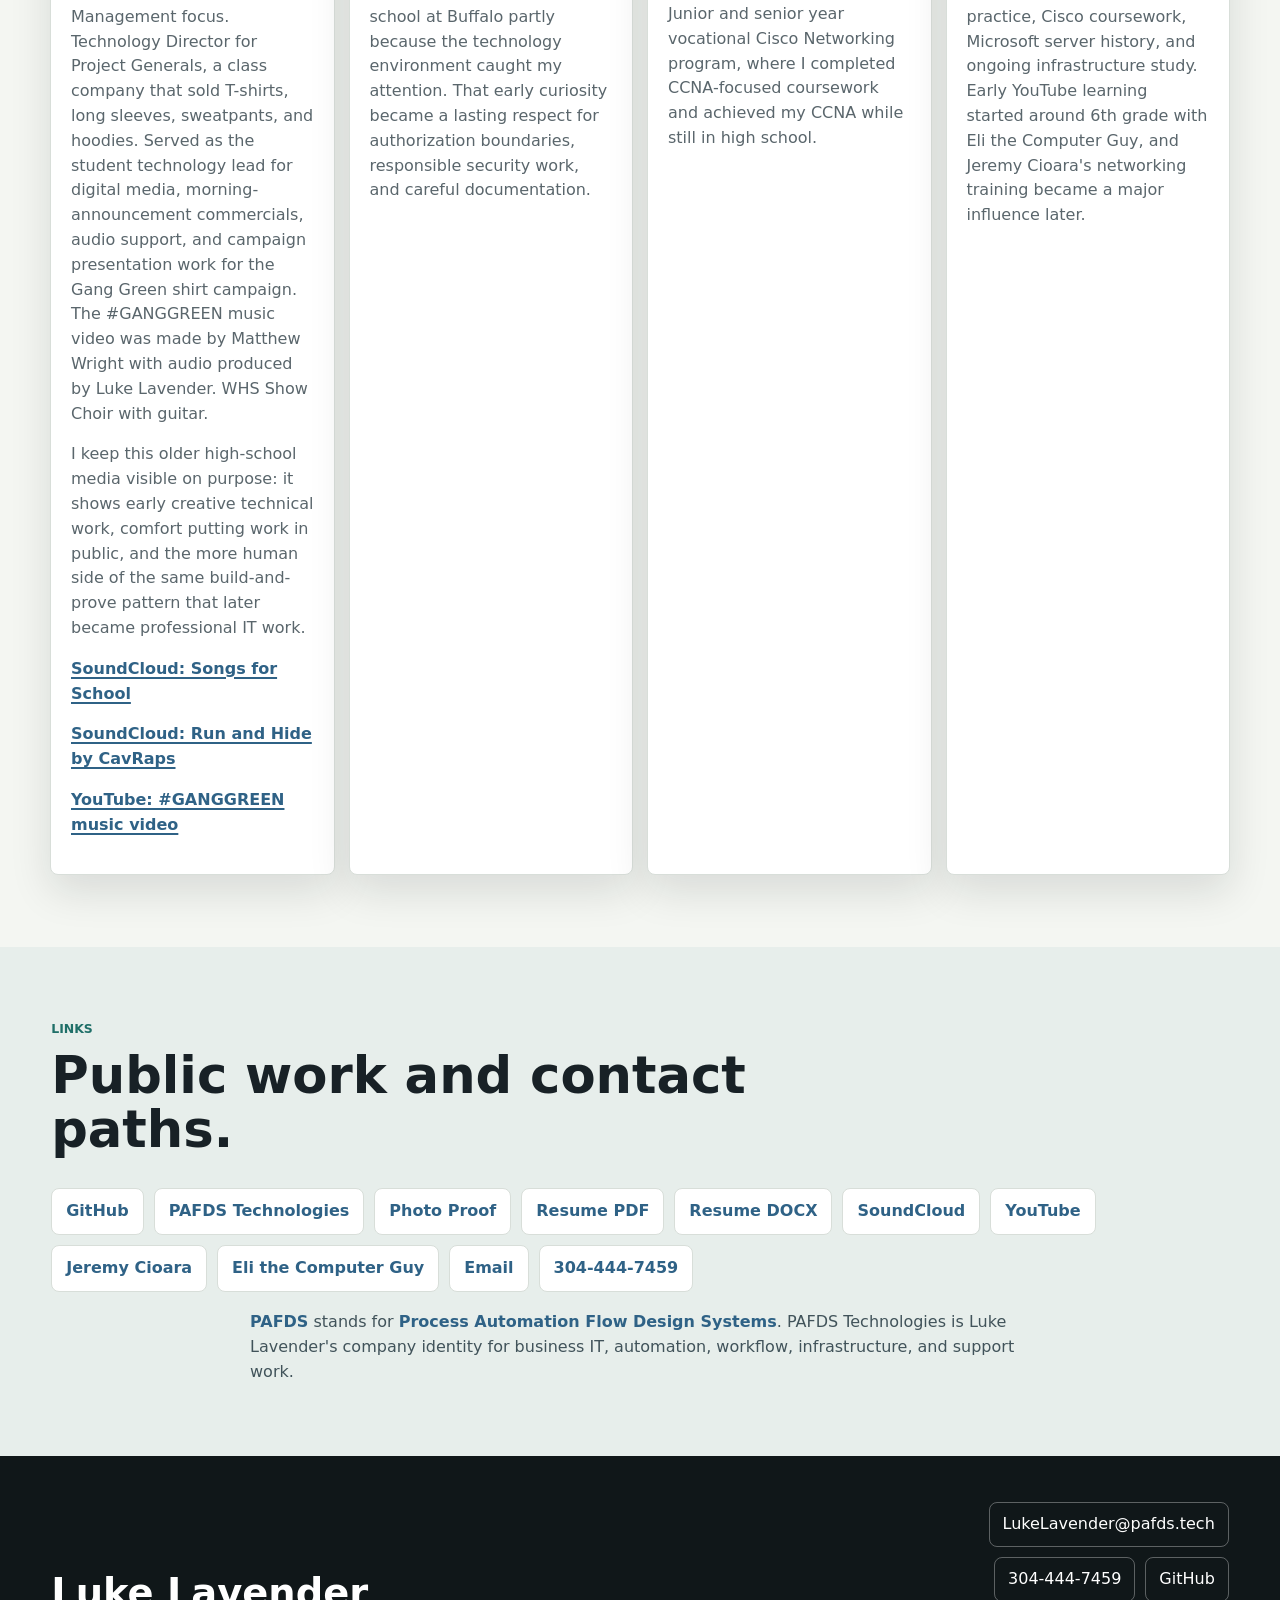
==== commit 23c2996d: "Add Data Center video and home rack proof" ====
--- a/index.html
+++ b/index.html
@@ -20,7 +20,7 @@
   <meta name="twitter:title" content="Luke Lavender | Technology Operations Professional">
   <meta name="twitter:description" content="Hands-on technology operations, traveling field IT, network operations, Data Center support, endpoints, Microsoft 365, SMKK, Doors2Go, and PAFDS Technologies: Process Automation Flow Design Systems.">
   <meta name="twitter:image" content="https://lukelavender.com/assets/proof/home-rack-netapp-storage-detail.jpg">
-  <link rel="stylesheet" href="styles.css?v=20260607-contractor-path">
+  <link rel="stylesheet" href="styles.css?v=20260607-video-rack-proof">
   <script type="application/ld+json">
   {
     "@context": "https://schema.org",
@@ -438,7 +438,7 @@
             </article>
             <article>
               <h3>What I labbed</h3>
-              <p>VMware/vSphere and vCenter, virtualization hosts, Linux and Windows server builds, VLANs, routing, firewall rules, DNS/DHCP, storage layout, SMB/NFS/iSCSI concepts, backups, restores, monitoring, and remote administration.</p>
+              <p>VMware/vSphere and vCenter, virtualization hosts, Linux and Windows server builds, VLANs, routing, firewall rules, DNS/DHCP, storage layout, SMB/NFS/iSCSI concepts, backups, restores, monitoring, and remote administration. One Dell PowerEdge server started as a general ESXi host before it was later repurposed as the all-flash TrueNAS storage controller when the NetApp equipment arrived.</p>
             </article>
             <article>
               <h3>What it hosted</h3>
@@ -448,6 +448,32 @@
               <h3>Why it mattered</h3>
               <p>It gave me repetition with real production constraints: storage decisions, network segmentation, service uptime, physical access, hardware failure, messy incidents, rebuilds, and clean handoffs. One power loss on a rack without battery backup killed vCenter and forced a rebuild, which turned VMware from a lab topic into a real lesson in shutdown order, backups, recovery planning, and documenting how to get management services back. Almost everything that could happen around a small infrastructure stack happened there.</p>
             </article>
+          </div>
+          <div class="lab-proof-grid" role="group" aria-label="Home rack proof photos">
+            <figure>
+              <a class="image-link" href="assets/proof/home-rack-rear-truenas-nexus-ucs.jpg" target="_blank" rel="noopener">
+                <img loading="lazy" decoding="async" src="assets/proof/home-rack-rear-truenas-nexus-ucs.jpg" alt="Back of the Dell PowerEdge home rack showing TrueNAS, Cisco Nexus, Fabric Interconnects, Cisco UCS, and I/O modules">
+              </a>
+              <figcaption>Rear rack view: PowerEdge TrueNAS, Nexus, Fabric Interconnects, UCS, and I/O modules.</figcaption>
+            </figure>
+            <figure>
+              <a class="image-link" href="assets/proof/home-rack-poweredge-esxi-open-cover.jpg" target="_blank" rel="noopener">
+                <img loading="lazy" decoding="async" src="assets/proof/home-rack-poweredge-esxi-open-cover.jpg" alt="Dell PowerEdge server pulled out with its cover off during its ESXi general-server phase">
+              </a>
+              <figcaption>PowerEdge pulled out with the cover off from its earlier ESXi/general-server phase.</figcaption>
+            </figure>
+            <figure>
+              <a class="image-link" href="assets/proof/home-rack-closed-dell-poweredge-rack.jpg" target="_blank" rel="noopener">
+                <img loading="lazy" decoding="async" src="assets/proof/home-rack-closed-dell-poweredge-rack.jpg" alt="Dell PowerEdge home rack with side panels and front door installed and closed">
+              </a>
+              <figcaption>Dell PowerEdge rack closed up with sides and door installed.</figcaption>
+            </figure>
+            <figure>
+              <a class="image-link" href="assets/proof/home-rack-nexus-fan-cleaning.jpg" target="_blank" rel="noopener">
+                <img loading="lazy" decoding="async" src="assets/proof/home-rack-nexus-fan-cleaning.jpg" alt="Cisco Nexus 5K and home rack fan maintenance proof after cleaning">
+              </a>
+              <figcaption>Nexus 5K fan and rack maintenance proof after cleaning.</figcaption>
+            </figure>
           </div>
         </div>
       </div>
@@ -683,10 +709,12 @@
         <summary>Open full proof photo archive</summary>
         <div class="evidence-grid">
           <figure><a class="image-link" href="assets/proof/data-center-laptop-portrait.jpg" target="_blank" rel="noopener"><img loading="lazy" decoding="async" src="assets/proof/data-center-laptop-portrait.jpg" alt="Luke using a laptop beside Data Center racks"></a><figcaption>Rack-side support portrait</figcaption></figure>
+          <figure><a class="image-link" href="assets/proof/data-center-server-lift-sfp-install.mp4" target="_blank" rel="noopener"><img loading="lazy" decoding="async" src="assets/proof/data-center-server-lift-sfp-install-poster.jpg" alt="Video poster showing SFP+ module work on a server lift before rack installation"></a><figcaption>Data Center server-lift SFP+ install video</figcaption></figure>
           <figure><a class="image-link" href="assets/proof/ibm-rack-2020-luke.jpg?v=20260606-ibm" target="_blank" rel="noopener"><img loading="lazy" decoding="async" src="assets/proof/ibm-rack-2020-luke.jpg?v=20260606-ibm" alt="Luke Lavender beside an IBM rack in 2020 with the IBM logo readable"></a><figcaption>IBM rack-side infrastructure proof, 2020. Location intentionally not disclosed.</figcaption></figure>
           <figure><a class="image-link" href="assets/proof/fieldnation-ratings-proof.jpg?v=20260606-workorders" target="_blank" rel="noopener"><img loading="lazy" decoding="async" src="assets/proof/fieldnation-ratings-proof.jpg?v=20260606-workorders" alt="Field Nation ratings screenshot for Luke Lavender showing 86 ratings, 4.6 stars, rating dates, and work-order references"></a><figcaption>Field Nation rating proof</figcaption></figure>
           <figure><a class="image-link" href="assets/proof/buffalo-security-boundaries-redacted.jpg" target="_blank" rel="noopener"><img loading="lazy" decoding="async" src="assets/proof/buffalo-security-boundaries-redacted.jpg" alt="Buffalo High School technology misuse and in-school suspension document with staff member name redacted"></a><figcaption>Buffalo in-school suspension technology boundary proof, staff name redacted</figcaption></figure>
           <figure><a class="image-link" href="assets/proof/rack-cabling-wide.jpg" target="_blank" rel="noopener"><img loading="lazy" decoding="async" src="assets/proof/rack-cabling-wide.jpg" alt="Full rack view with cabling and field equipment"></a><figcaption>Rack install and cabling work</figcaption></figure>
+          <figure><a class="image-link" href="assets/proof/industrial-warehouse-network-rack.jpg" target="_blank" rel="noopener"><img loading="lazy" decoding="async" src="assets/proof/industrial-warehouse-network-rack.jpg" alt="Network rack in an industrial warehouse environment during structured cabling support"></a><figcaption>Industrial warehouse network rack</figcaption></figure>
           <figure><a class="image-link" href="assets/proof/rack-cabling-close.jpg" target="_blank" rel="noopener"><img loading="lazy" decoding="async" src="assets/proof/rack-cabling-close.jpg" alt="Close-up of structured cabling and network rack work"></a><figcaption>Structured cabling close-up</figcaption></figure>
           <figure><a class="image-link" href="assets/proof/server-network-rack.jpg" target="_blank" rel="noopener"><img loading="lazy" decoding="async" src="assets/proof/server-network-rack.jpg" alt="Server and network rack hardware with active equipment"></a><figcaption>Server and network rack support</figcaption></figure>
           <figure><a class="image-link" href="assets/proof/retail-rack-early-wall-wiring.jpg" target="_blank" rel="noopener"><img loading="lazy" decoding="async" src="assets/proof/retail-rack-early-wall-wiring.jpg" alt="Retail rack with wall wiring and site equipment before closeout"></a><figcaption>Retail rack: early site placement and wall wiring</figcaption></figure>
@@ -702,10 +730,16 @@
           <figure><a class="image-link" href="assets/proof/data-center-dell-emc-rack.jpg" target="_blank" rel="noopener"><img loading="lazy" decoding="async" src="assets/proof/data-center-dell-emc-rack.jpg" alt="Dell EMC rack and server hardware in a Data Center style room"></a><figcaption>Dell EMC rack and server hardware exposure</figcaption></figure>
           <figure><a class="image-link" href="assets/proof/home-rack-netapp-lab.jpg" target="_blank" rel="noopener"><img loading="lazy" decoding="async" src="assets/proof/home-rack-netapp-lab.jpg" alt="Home lab rack with NetApp storage, Dell servers, switching, patch panels, and KVM console"></a><figcaption>Full home rack and NetApp lab</figcaption></figure>
           <figure><a class="image-link" href="assets/proof/home-rack-netapp-storage-detail.jpg" target="_blank" rel="noopener"><img loading="lazy" decoding="async" src="assets/proof/home-rack-netapp-storage-detail.jpg" alt="Home lab rack detail with NetApp storage and Dell rack servers"></a><figcaption>Home rack: NetApp storage and Dell servers</figcaption></figure>
+          <figure><a class="image-link" href="assets/proof/home-rack-rear-truenas-nexus-ucs.jpg" target="_blank" rel="noopener"><img loading="lazy" decoding="async" src="assets/proof/home-rack-rear-truenas-nexus-ucs.jpg" alt="Back of the Dell PowerEdge home rack showing TrueNAS, Cisco Nexus, Fabric Interconnects, Cisco UCS, and I/O modules"></a><figcaption>Rear rack: TrueNAS, Nexus, Fabric Interconnects, and UCS</figcaption></figure>
+          <figure><a class="image-link" href="assets/proof/home-rack-poweredge-esxi-open-cover.jpg" target="_blank" rel="noopener"><img loading="lazy" decoding="async" src="assets/proof/home-rack-poweredge-esxi-open-cover.jpg" alt="Dell PowerEdge server pulled out with its cover off during its ESXi general-server phase"></a><figcaption>PowerEdge ESXi/general-server phase</figcaption></figure>
+          <figure><a class="image-link" href="assets/proof/home-rack-closed-dell-poweredge-rack.jpg" target="_blank" rel="noopener"><img loading="lazy" decoding="async" src="assets/proof/home-rack-closed-dell-poweredge-rack.jpg" alt="Dell PowerEdge home rack with side panels and front door installed and closed"></a><figcaption>Dell PowerEdge rack closed-door view</figcaption></figure>
+          <figure><a class="image-link" href="assets/proof/home-rack-nexus-fan-cleaning.jpg" target="_blank" rel="noopener"><img loading="lazy" decoding="async" src="assets/proof/home-rack-nexus-fan-cleaning.jpg" alt="Cisco Nexus 5K and home rack fan maintenance proof after cleaning"></a><figcaption>Nexus 5K fan maintenance proof</figcaption></figure>
           <figure><a class="image-link" href="assets/proof/arbys-rewire-proof-redacted.jpg?v=20260606-jackson" target="_blank" rel="noopener"><img loading="lazy" decoding="async" src="assets/proof/arbys-rewire-proof-redacted.jpg?v=20260606-jackson" alt="Jackson, Ohio Arby's rewire proof screenshot showing cable cleanup before and after evidence"></a><figcaption>Jackson, Ohio rewire proof</figcaption></figure>
           <figure><a class="image-link" href="assets/proof/drive-thru-network-install.jpg" target="_blank" rel="noopener"><img loading="lazy" decoding="async" src="assets/proof/drive-thru-network-install.jpg" alt="Outdoor drive-thru network installation in progress"></a><figcaption>Drive-thru network install</figcaption></figure>
+          <figure><a class="image-link" href="assets/proof/antenna-aiming-install.jpg" target="_blank" rel="noopener"><img loading="lazy" decoding="async" src="assets/proof/antenna-aiming-install.jpg" alt="Two mounted antennas installed and aimed inside an industrial building"></a><figcaption>Antenna mounting and aiming</figcaption></figure>
           <figure><a class="image-link" href="assets/proof/hp-equipment-staging.jpg" target="_blank" rel="noopener"><img loading="lazy" decoding="async" src="assets/proof/hp-equipment-staging.jpg" alt="HP equipment boxes staged for field deployment"></a><figcaption>Workstation and monitor staging</figcaption></figure>
           <figure><a class="image-link" href="assets/proof/front-desk-workstation-refresh.jpg?v=20260606-full-photo-fix" target="_blank" rel="noopener"><img loading="lazy" decoding="async" src="assets/proof/front-desk-workstation-refresh.jpg?v=20260606-full-photo-fix" alt="Front desk workstation and phone area during refresh work"></a><figcaption>Front desk workstation refresh</figcaption></figure>
+          <figure><a class="image-link" href="assets/proof/legacy-laptop-refresh-staging.jpg" target="_blank" rel="noopener"><img loading="lazy" decoding="async" src="assets/proof/legacy-laptop-refresh-staging.jpg" alt="Legacy laptops stacked after a laptop refresh project"></a><figcaption>Legacy laptop refresh staging</figcaption></figure>
           <figure><a class="image-link" href="assets/proof/field-printer-peripheral-support.jpg?v=20260606-unique-proof" target="_blank" rel="noopener"><img loading="lazy" decoding="async" src="assets/proof/field-printer-peripheral-support.jpg?v=20260606-unique-proof" alt="Office copier and printer equipment during field support work"></a><figcaption>Office printer and peripheral support</figcaption></figure>
           <figure><a class="image-link" href="assets/proof/arbys-dell-pos-staging.jpg?v=20260606-dell-boxes-full" target="_blank" rel="noopener"><img loading="lazy" decoding="async" src="assets/proof/arbys-dell-pos-staging.jpg?v=20260606-dell-boxes-full" alt="Full Arby's interior view of Dell POS boxes staged for rollout with We Have the Meats written across the boxes"></a><figcaption>Arby's Dell POS box staging</figcaption></figure>
           <figure><a class="image-link" href="assets/proof/arbys-onsite-luke.jpg?v=20260606-full-photo-fix" target="_blank" rel="noopener"><img loading="lazy" decoding="async" src="assets/proof/arbys-onsite-luke.jpg?v=20260606-full-photo-fix" alt="Luke onsite at Arby's during POS field work"></a><figcaption>Onsite POS field work</figcaption></figure>
--- a/styles.css
+++ b/styles.css
@@ -1083,7 +1083,8 @@
   box-shadow: var(--shadow);
 }
 
-.photo-card a {
+.photo-card > a,
+.photo-card .video-frame {
   display: grid;
   min-height: 300px;
   place-items: center;
@@ -1091,19 +1092,34 @@
   background: #11191c;
 }
 
-.photo-card img {
+.photo-card img,
+.photo-card video {
   width: auto;
   max-width: 100%;
   max-height: 520px;
   object-fit: contain;
 }
 
+.photo-card video {
+  width: 100%;
+  background: #070b0c;
+}
+
 .photo-card.wide-photo {
   grid-column: span 2;
 }
 
-.photo-card.wide-photo img {
+.photo-card.wide-photo img,
+.photo-card.wide-photo video {
   max-height: 430px;
+}
+
+.photo-card.video-card {
+  grid-column: span 2;
+}
+
+.photo-card.video-card .video-frame {
+  min-height: 360px;
 }
 
 .photo-card.tall-photo img {
@@ -1287,6 +1303,44 @@
 .rack-note {
   margin-top: 12px;
   font-size: 0.94rem;
+}
+
+.lab-proof-grid {
+  display: grid;
+  grid-template-columns: repeat(4, minmax(0, 1fr));
+  gap: 12px;
+  margin-top: 24px;
+}
+
+.lab-proof-grid figure {
+  overflow: hidden;
+  margin: 0;
+  border: 1px solid var(--line);
+  border-radius: 8px;
+  background: #fff;
+}
+
+.lab-proof-grid a {
+  display: grid;
+  min-height: 185px;
+  place-items: center;
+  padding: 8px;
+  background: #101719;
+}
+
+.lab-proof-grid img {
+  width: auto;
+  max-width: 100%;
+  max-height: 260px;
+  object-fit: contain;
+}
+
+.lab-proof-grid figcaption {
+  padding: 10px 11px 12px;
+  color: var(--muted);
+  font-size: 0.86rem;
+  font-weight: 650;
+  line-height: 1.35;
 }
 
 .highlights {
@@ -1534,16 +1588,22 @@
     grid-template-columns: repeat(2, minmax(0, 1fr));
   }
 
-  .photo-card.wide-photo {
+  .photo-card.wide-photo,
+  .photo-card.video-card {
     grid-column: span 1;
   }
 
-  .photo-card a {
+  .photo-card > a,
+  .photo-card .video-frame {
     min-height: 260px;
   }
 
   .lab-details {
     grid-template-columns: 1fr;
+  }
+
+  .lab-proof-grid {
+    grid-template-columns: repeat(2, minmax(0, 1fr));
   }
 
   .proof-strip div {
@@ -1759,13 +1819,32 @@
     text-align: center;
   }
 
-  .photo-card a {
+  .photo-card > a,
+  .photo-card .video-frame {
     min-height: 220px;
   }
 
   .photo-card img,
+  .photo-card video,
   .photo-card.tall-photo img,
-  .photo-card.wide-photo img {
+  .photo-card.wide-photo img,
+  .photo-card.wide-photo video {
+    max-height: 62vh;
+  }
+
+  .photo-card.video-card {
+    grid-column: span 1;
+  }
+
+  .lab-proof-grid {
+    grid-template-columns: 1fr;
+  }
+
+  .lab-proof-grid a {
+    min-height: 220px;
+  }
+
+  .lab-proof-grid img {
     max-height: 62vh;
   }
 
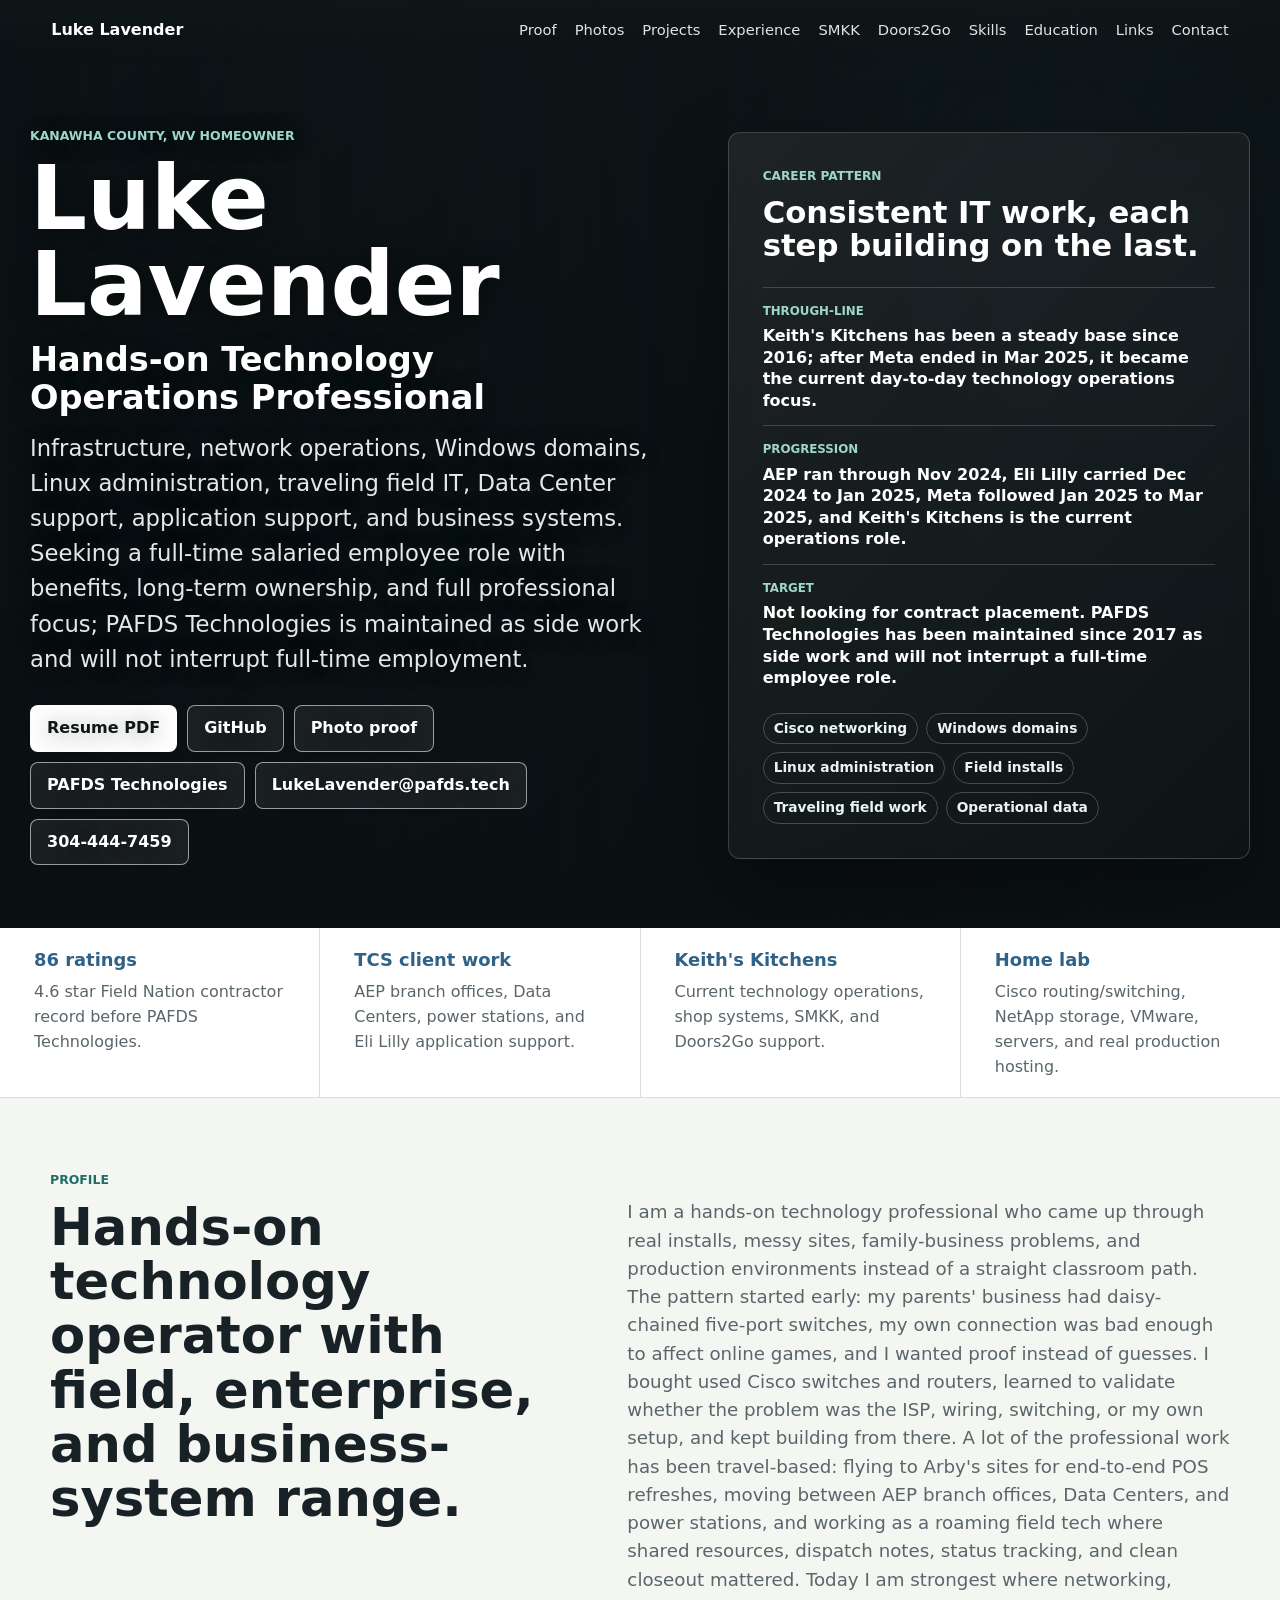
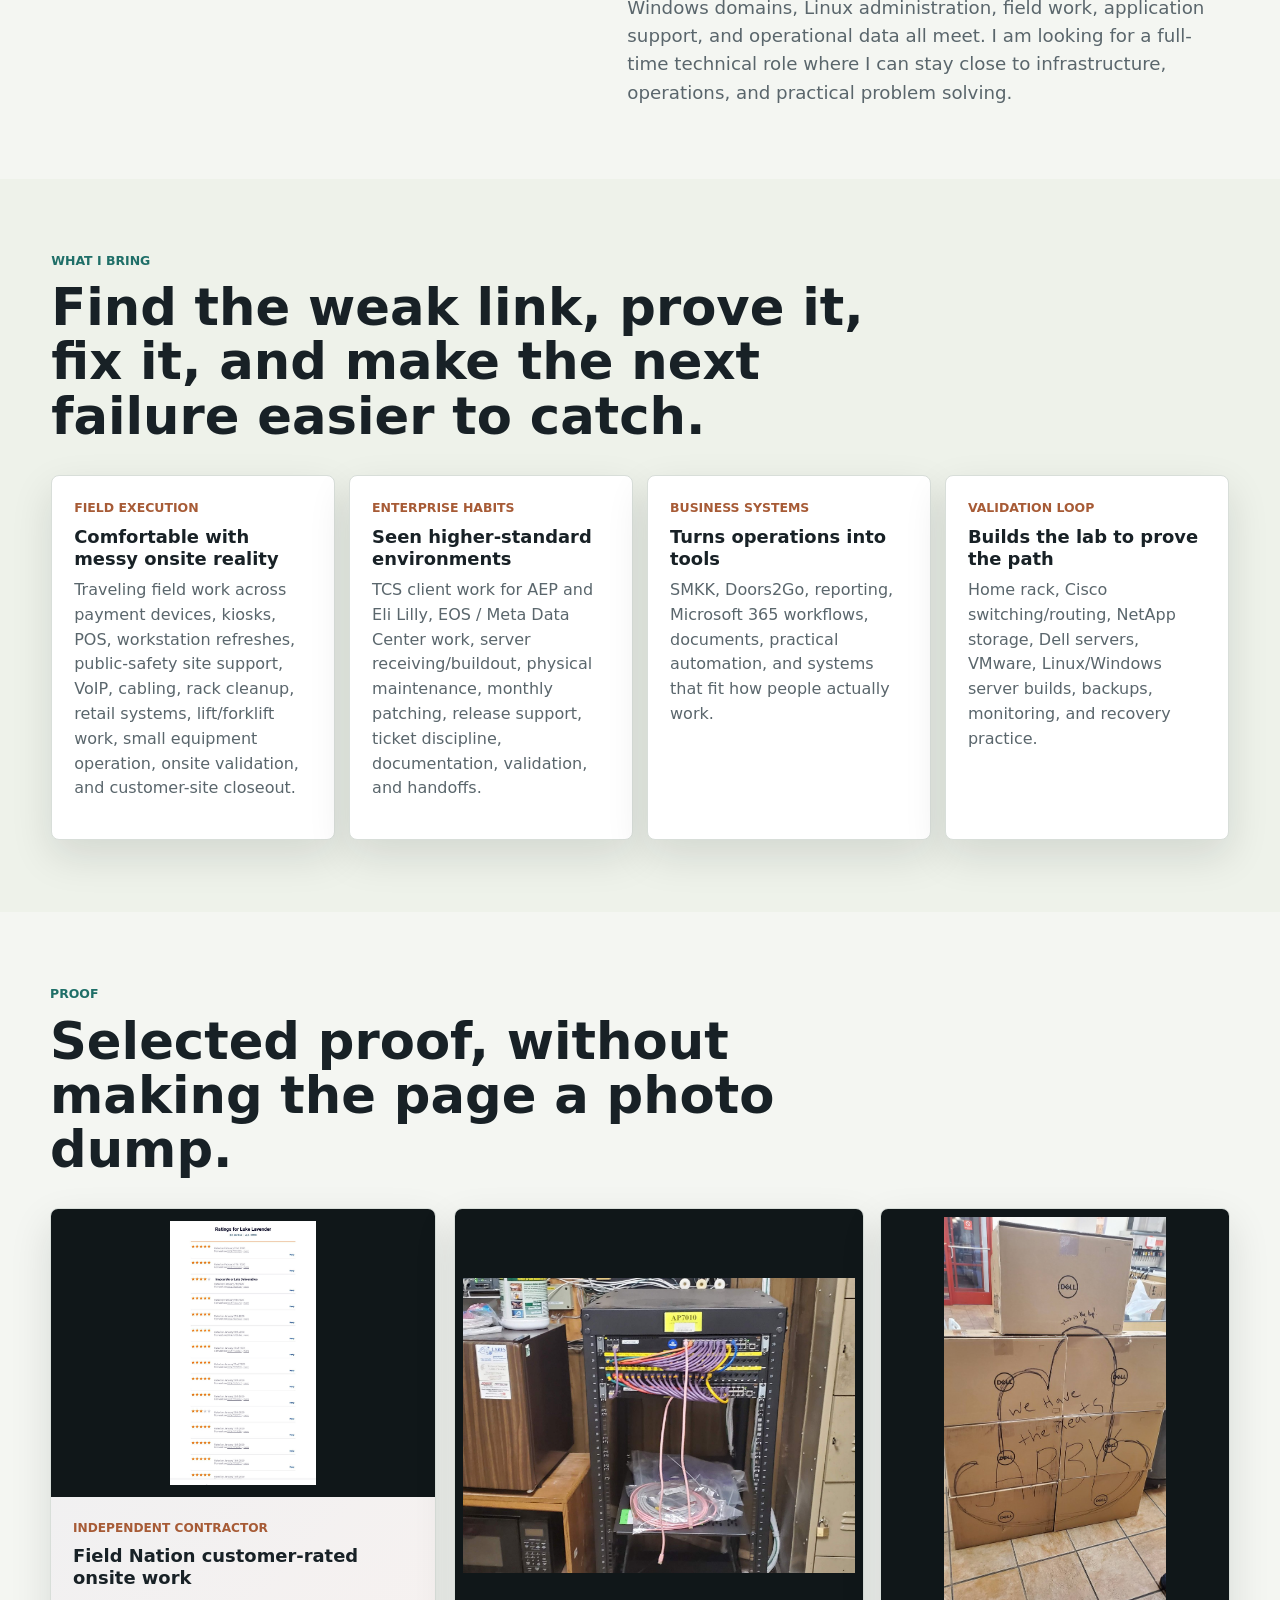
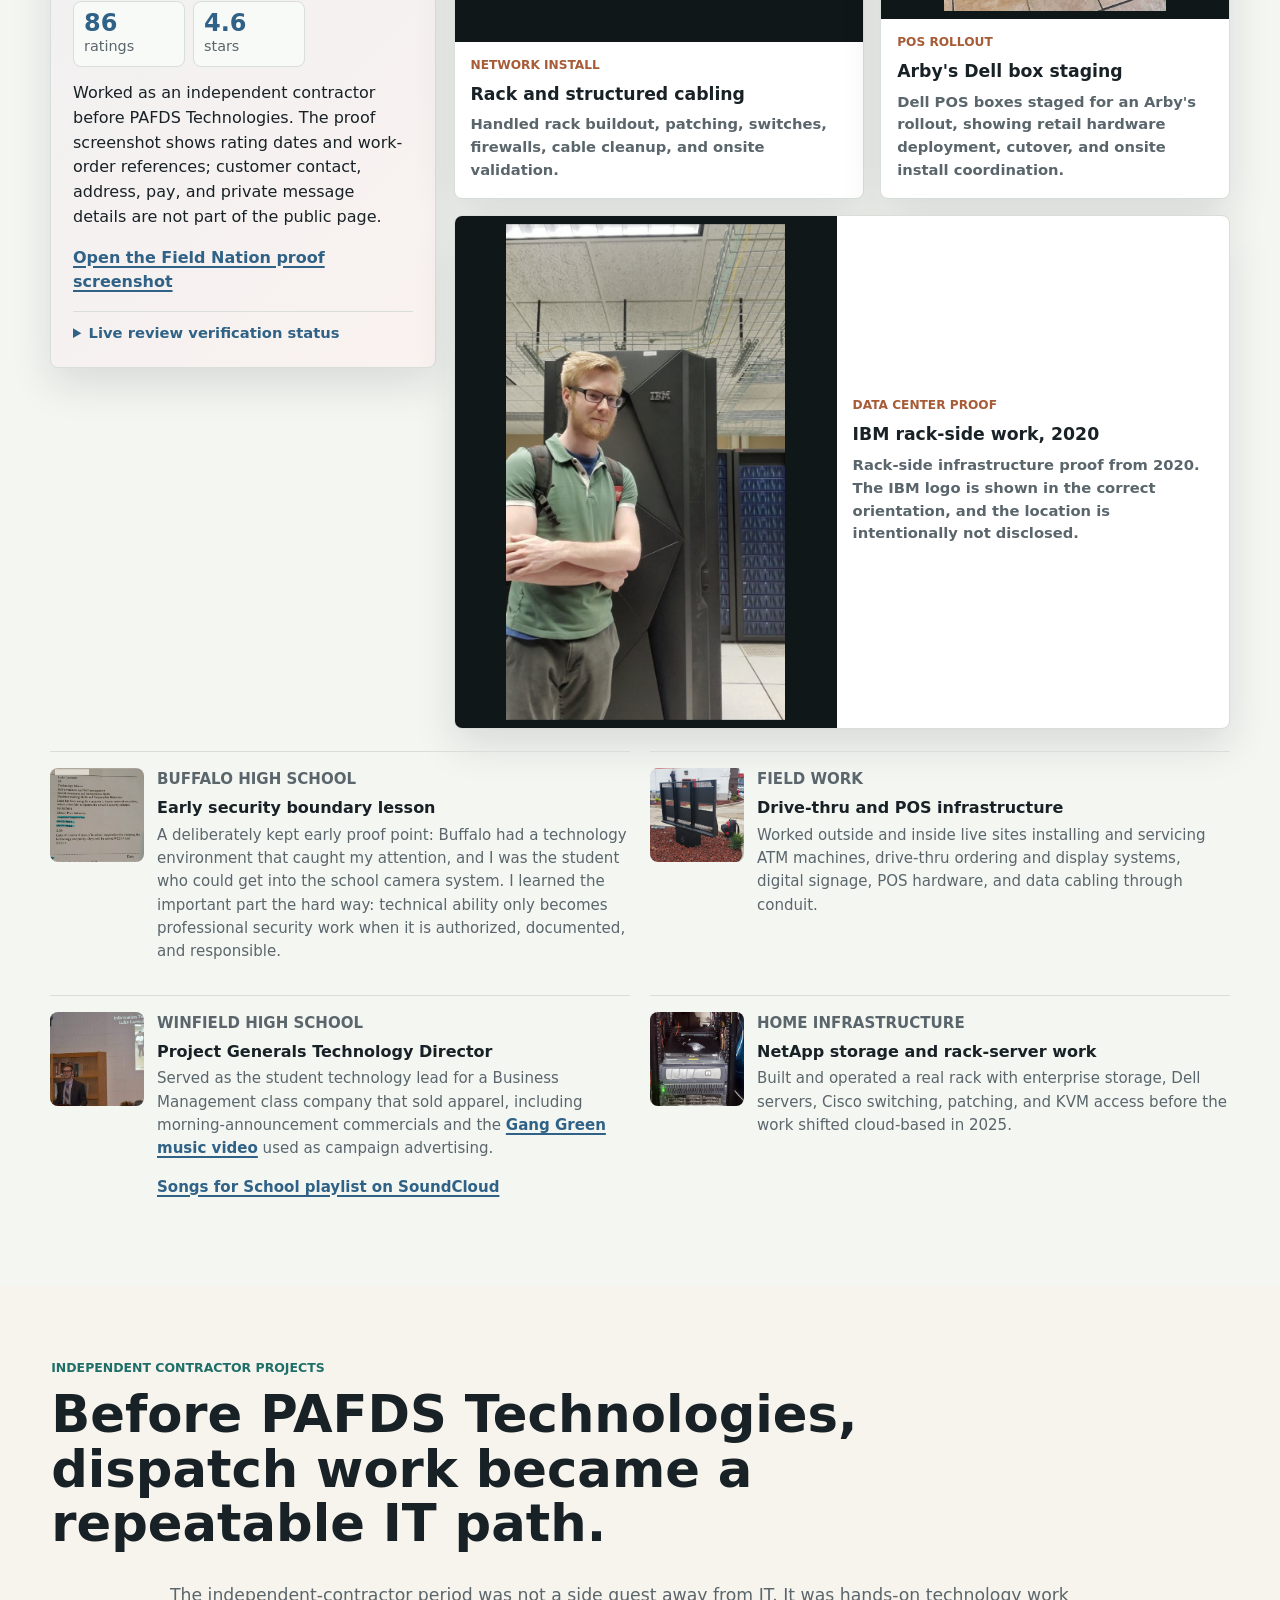
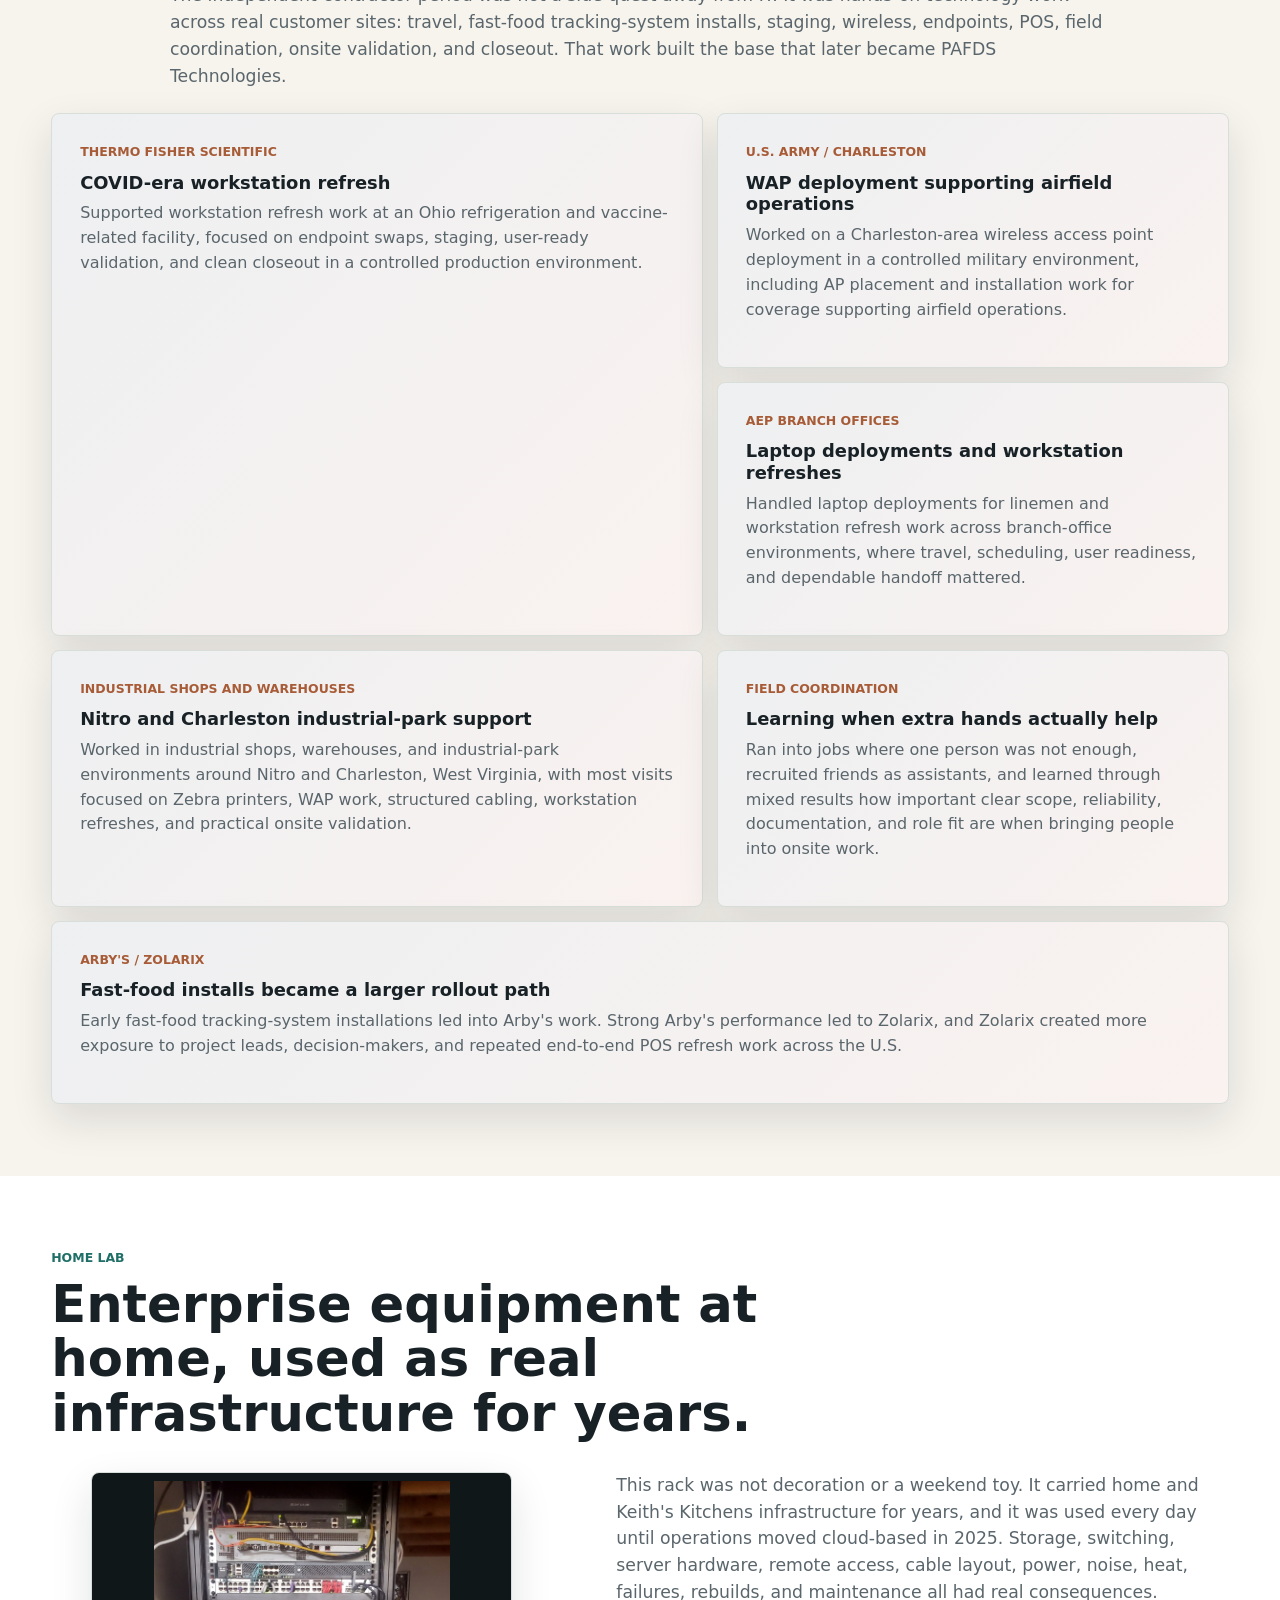
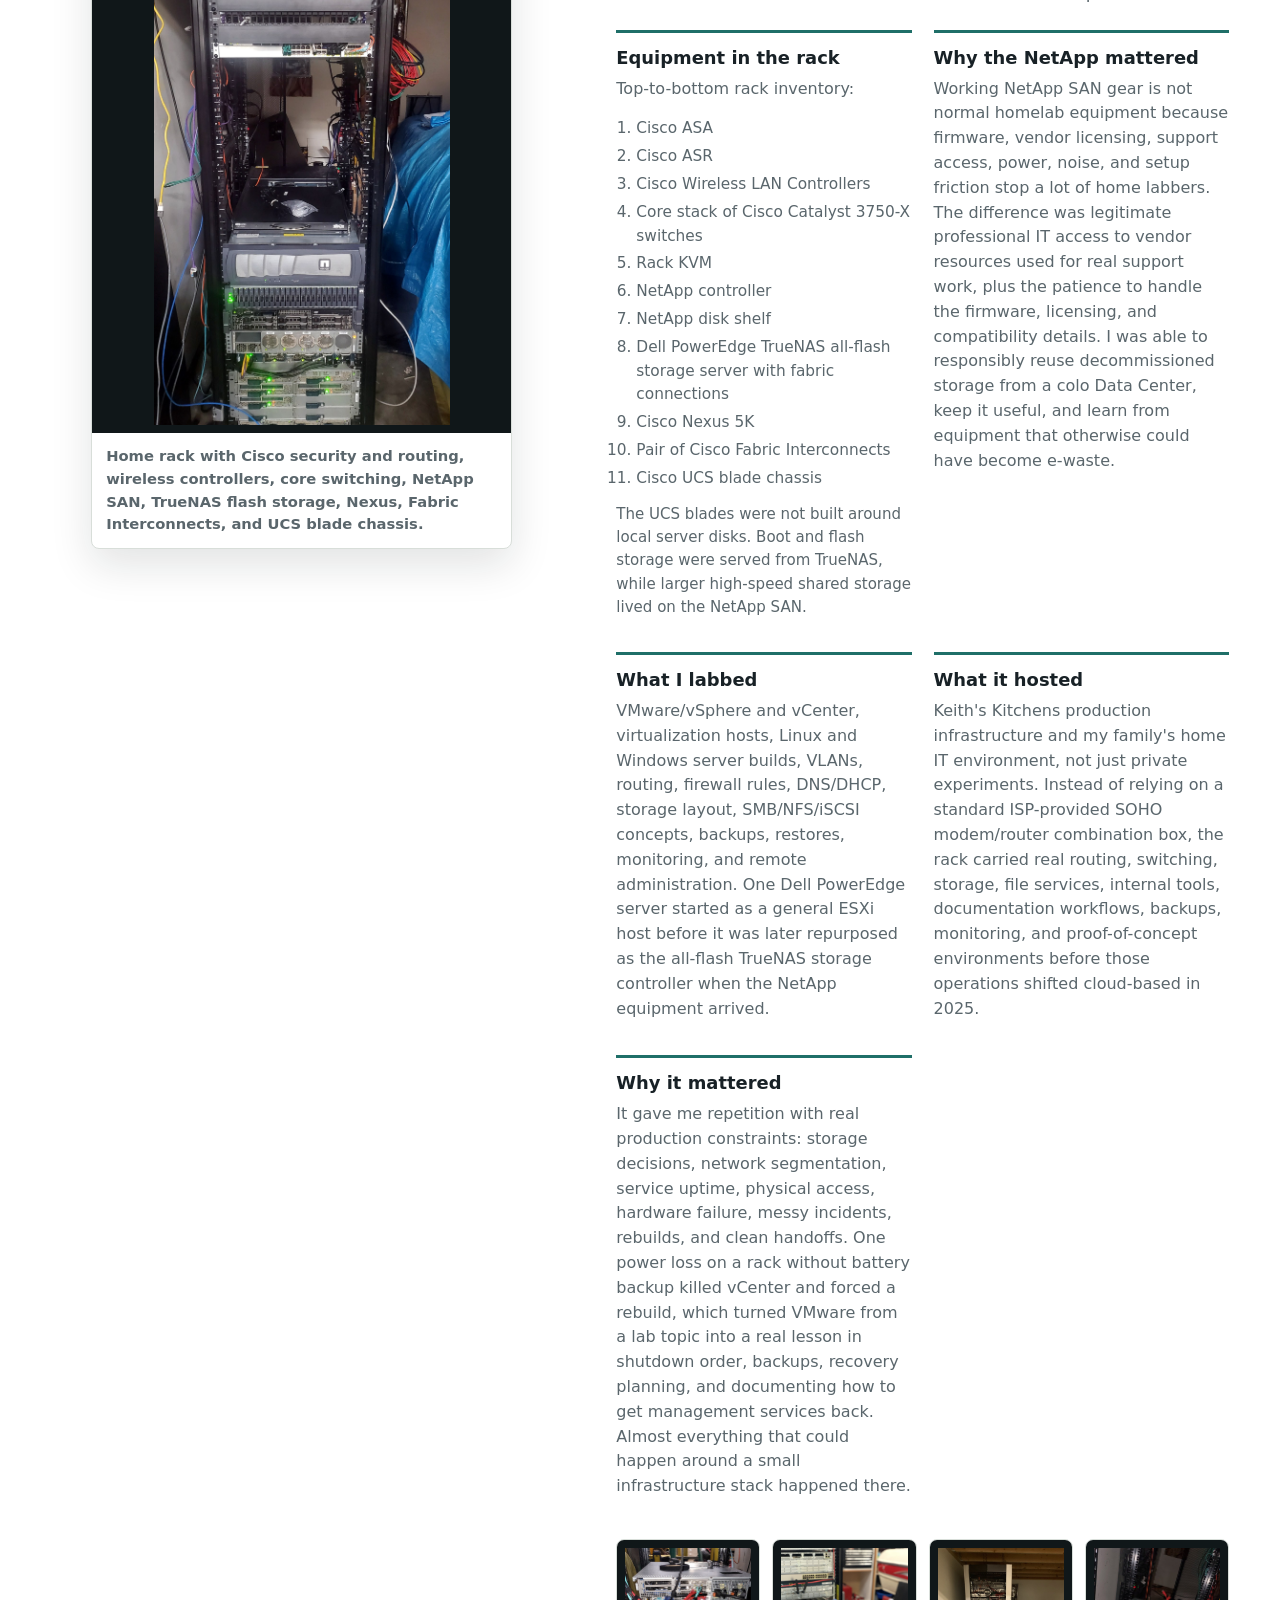
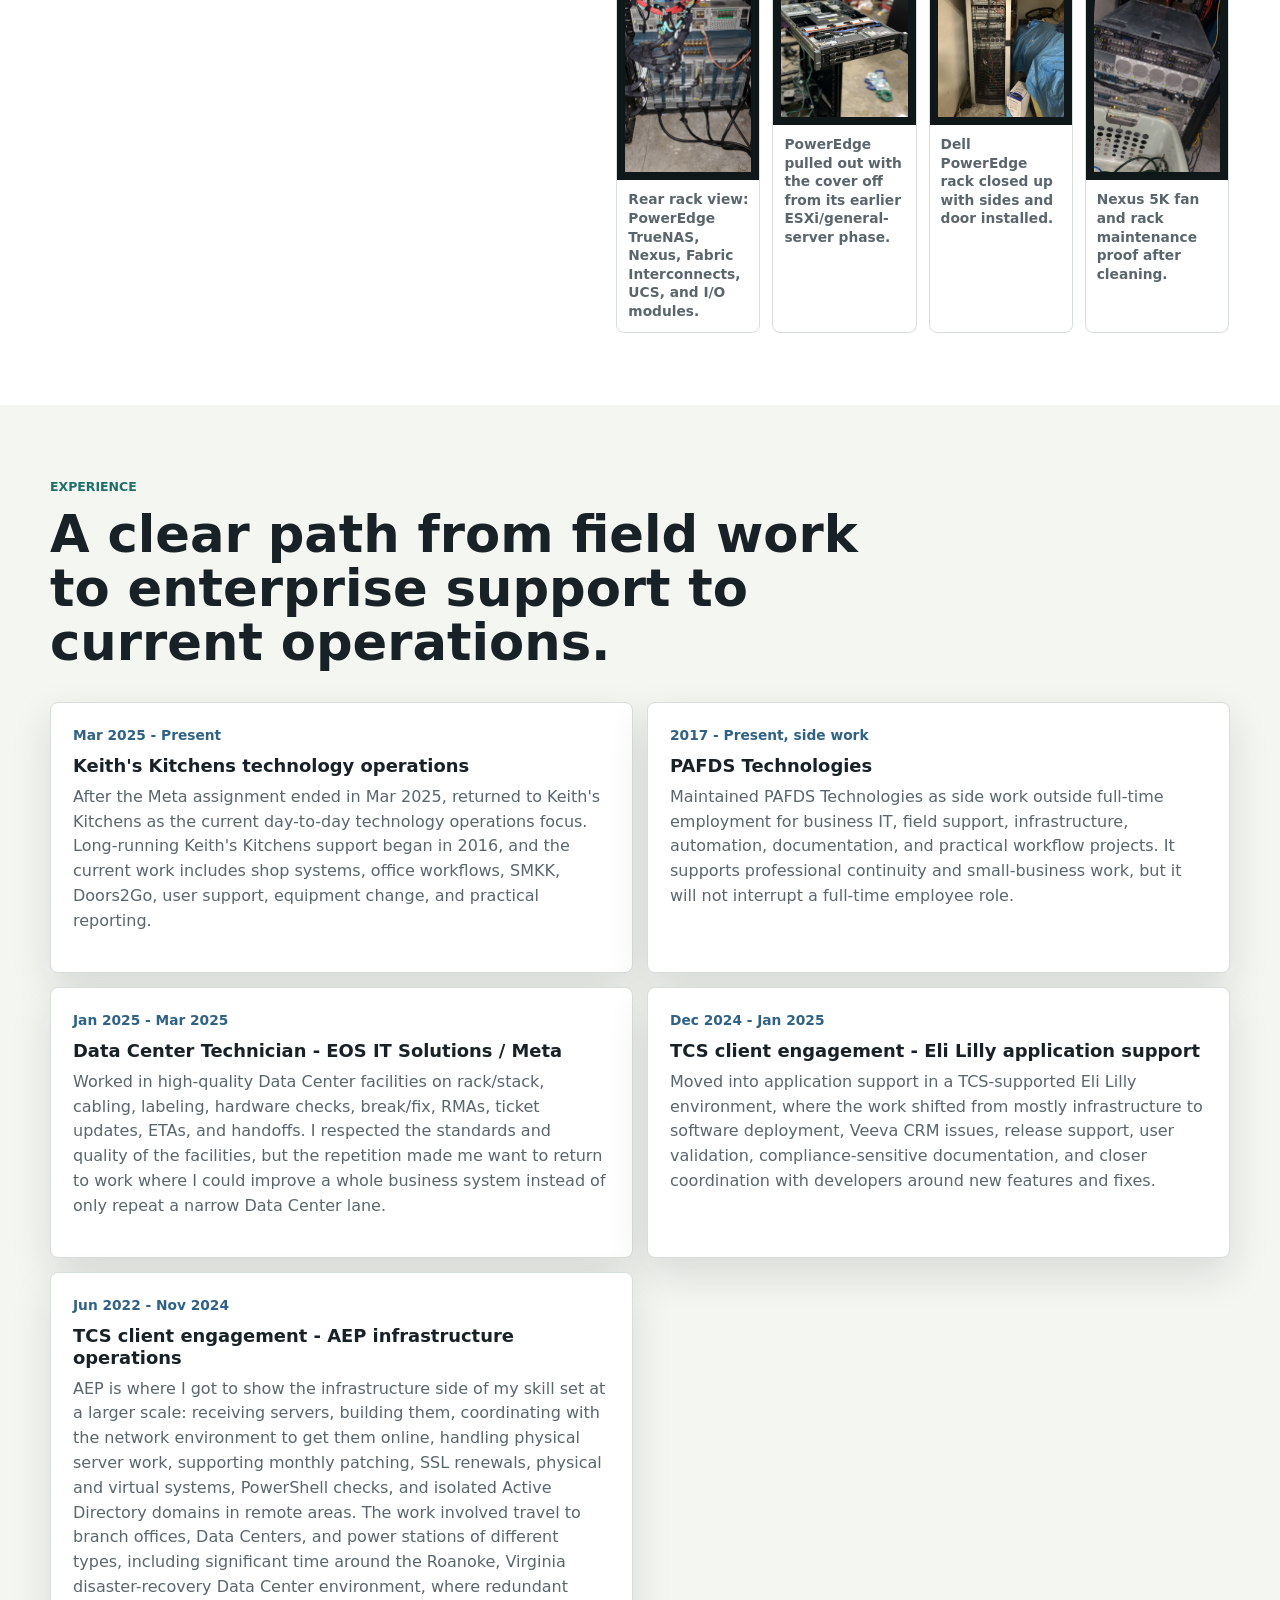
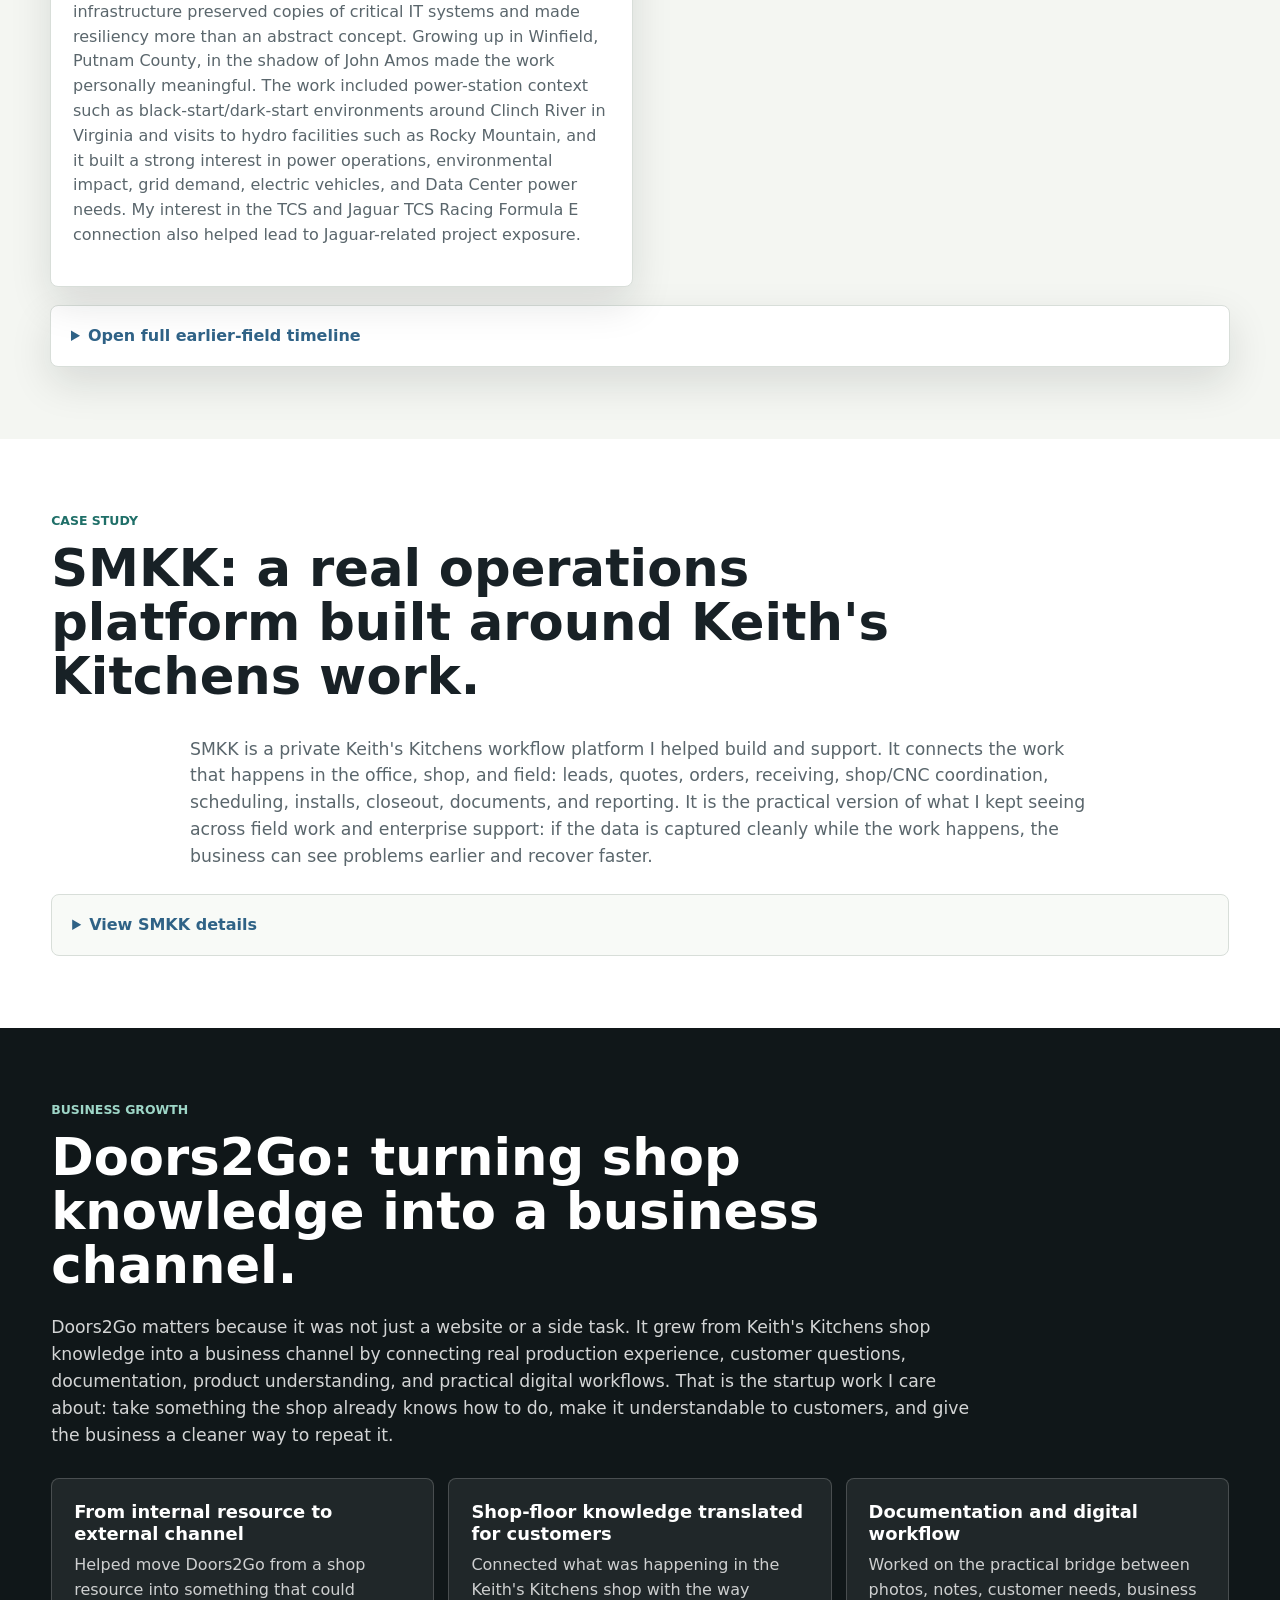
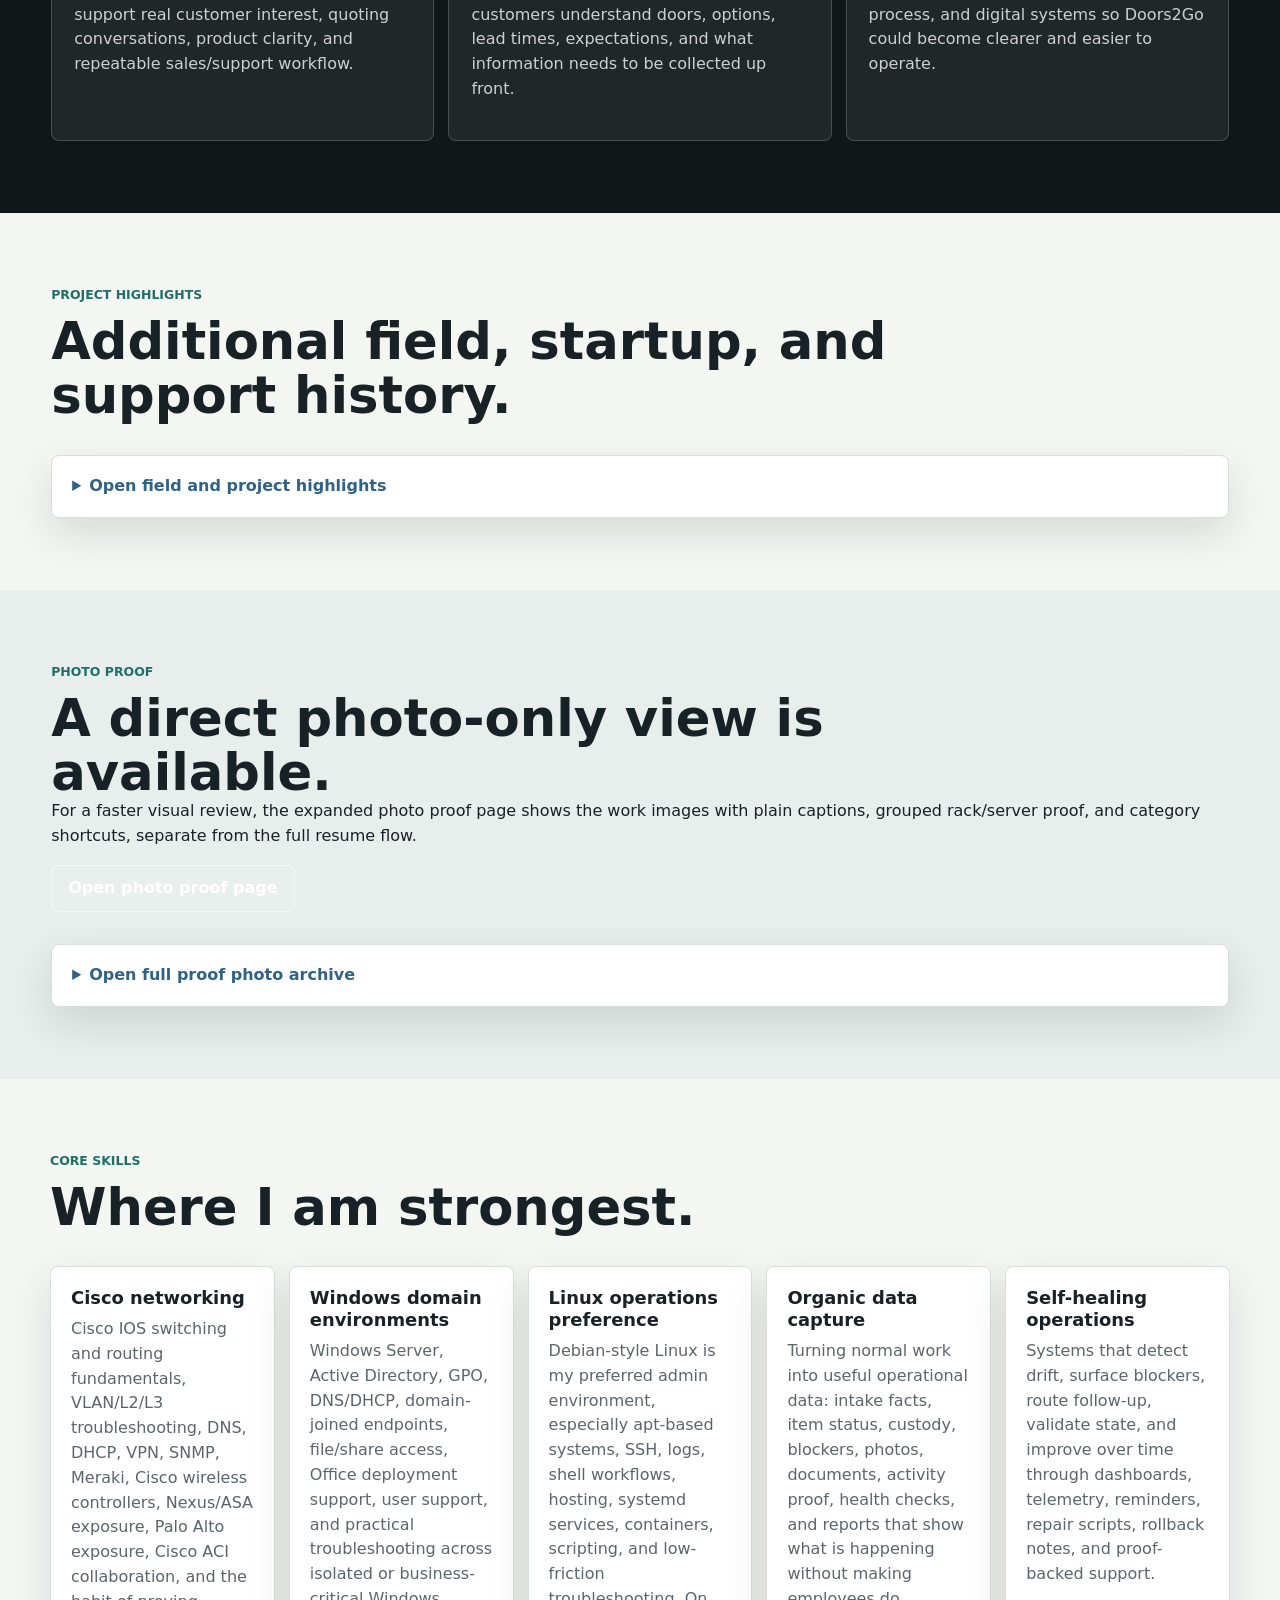
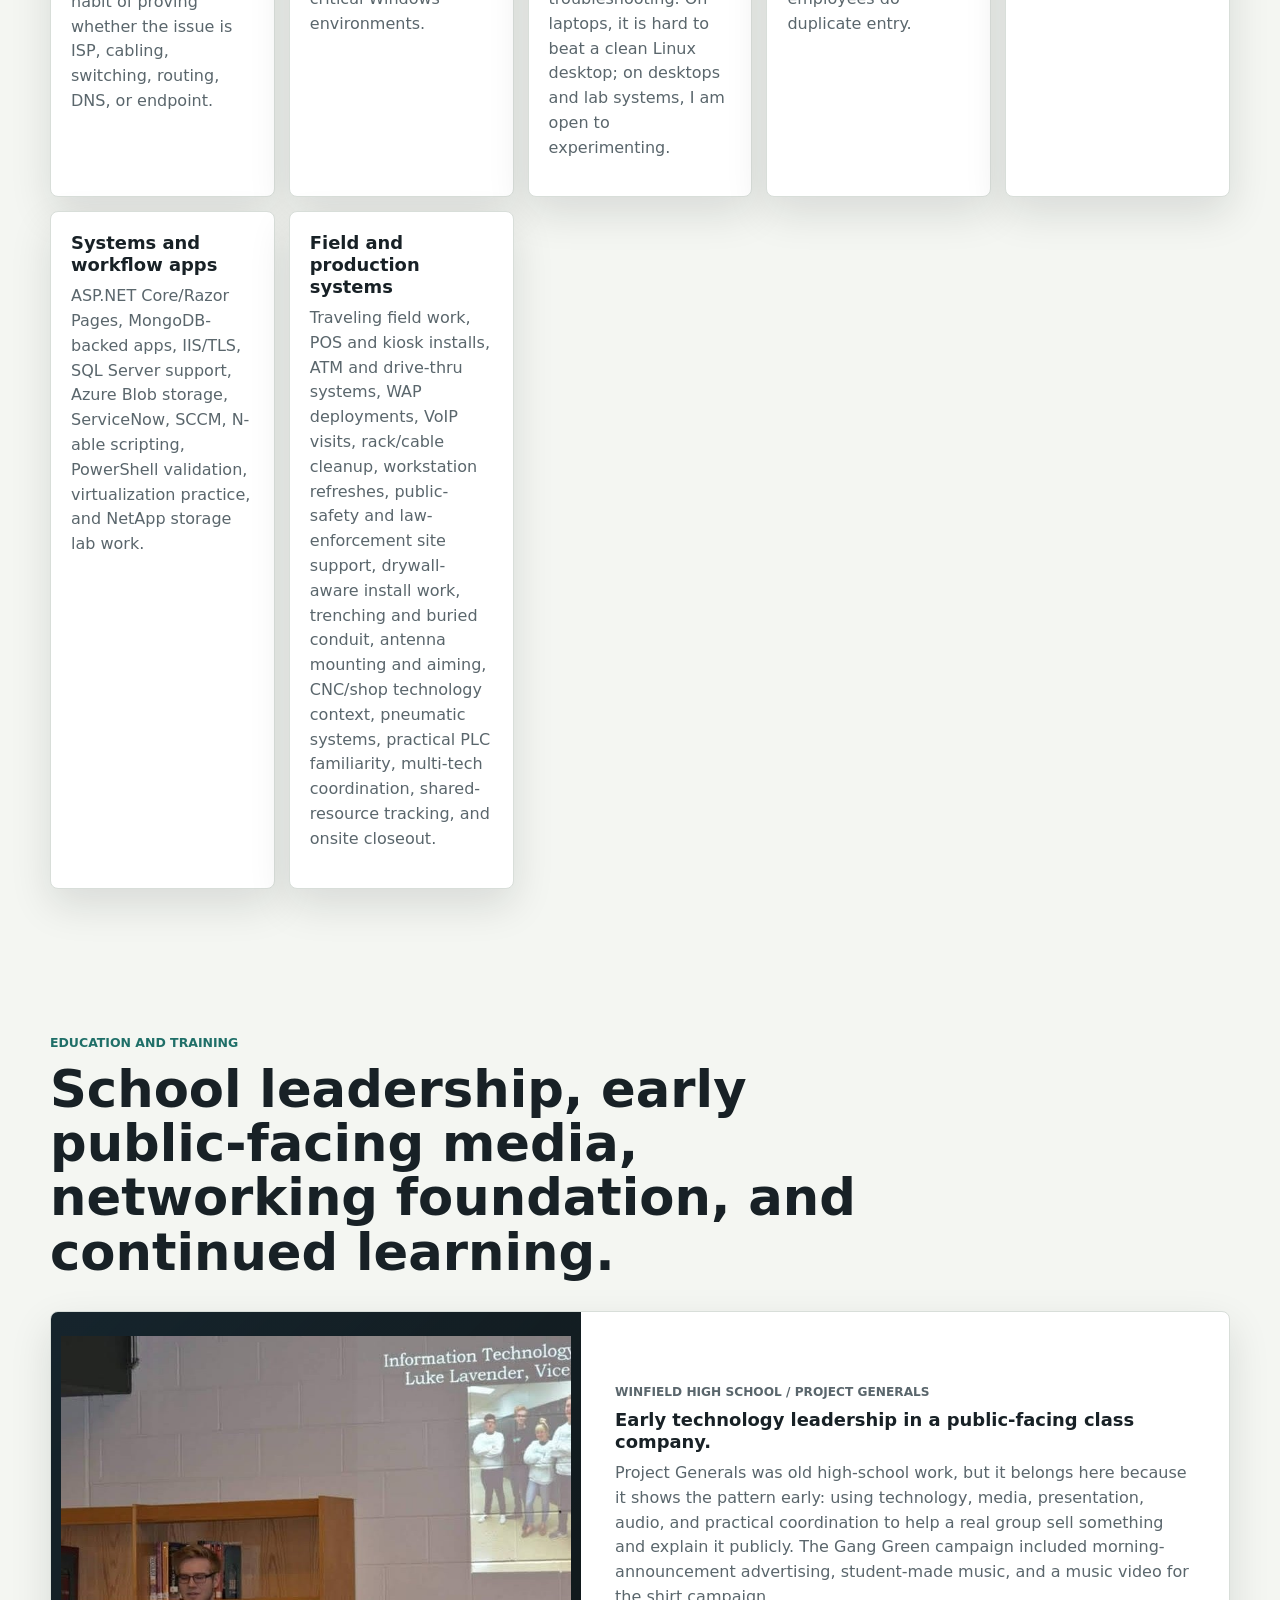
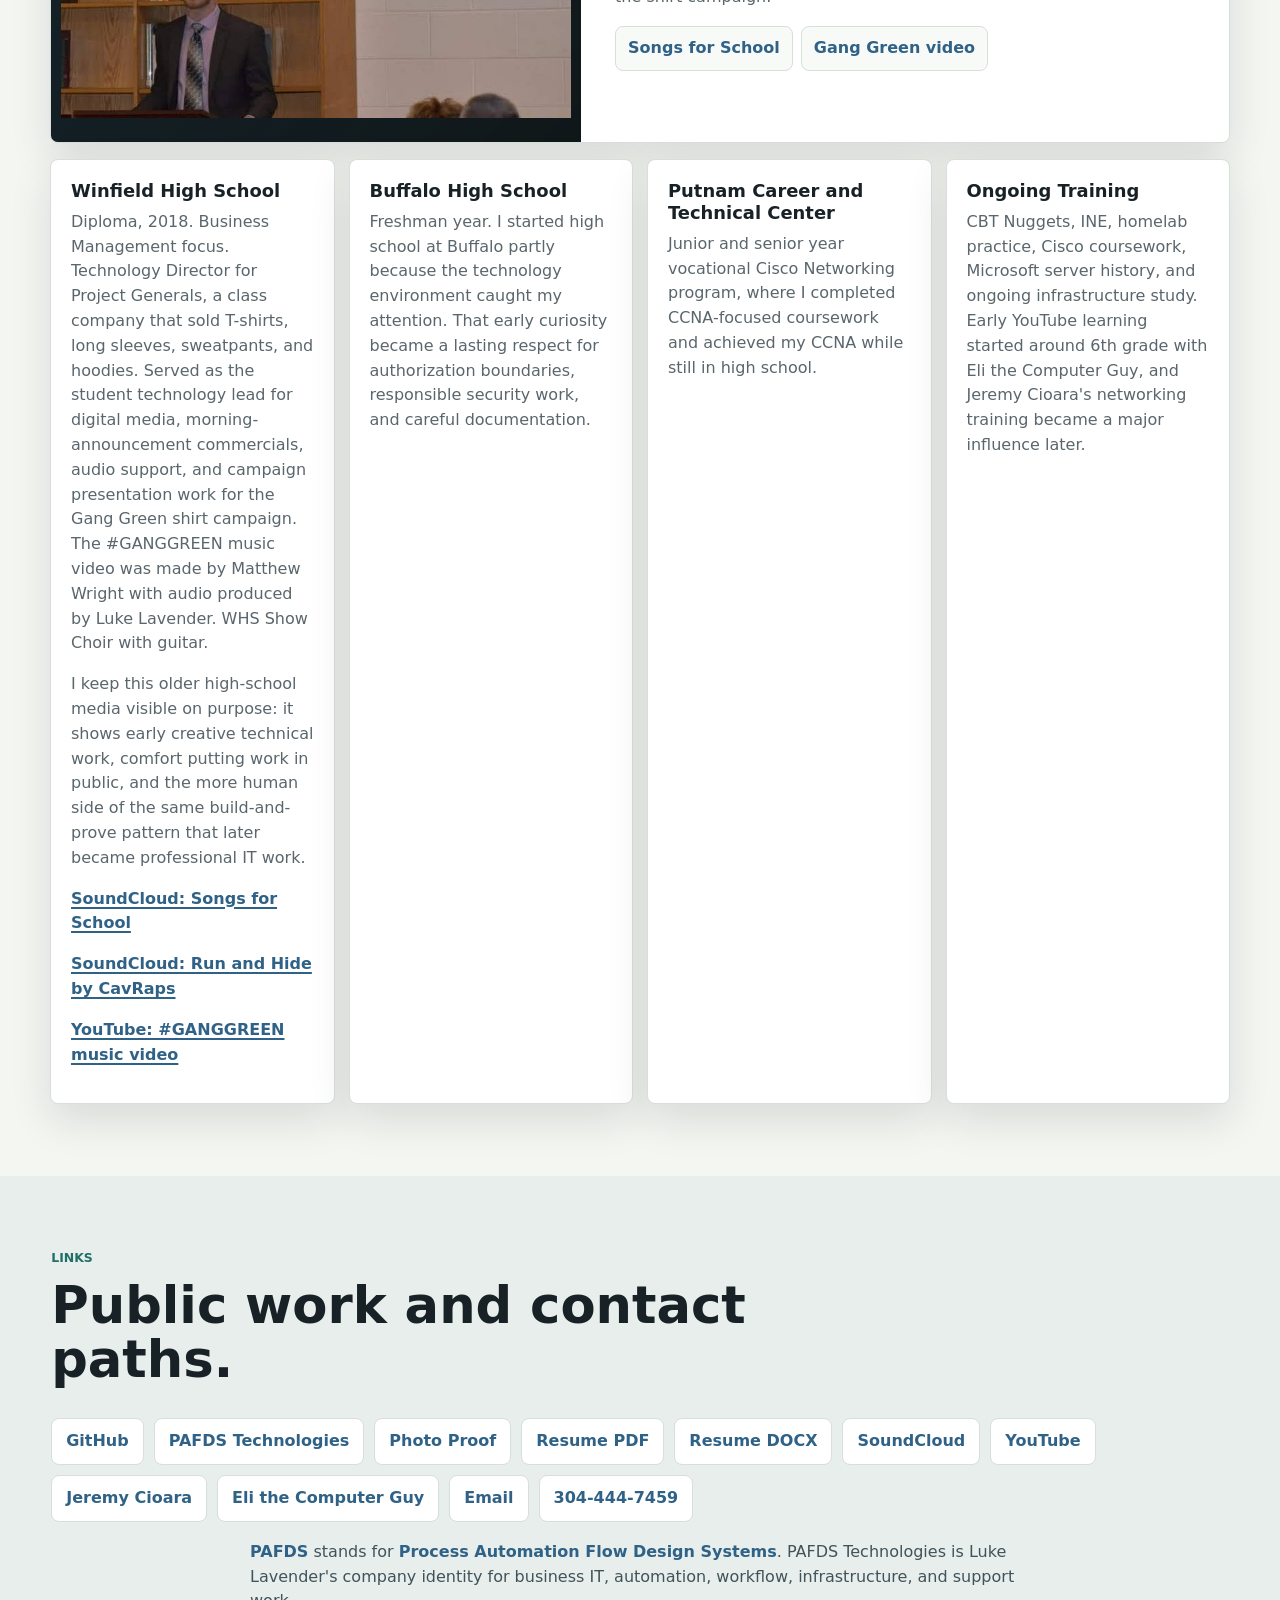
==== commit e1ea334c: "Update resume chronology and PAFDS side-work language" ====
--- a/index.html
+++ b/index.html
@@ -142,7 +142,7 @@
           <p class="eyebrow">Kanawha County, WV homeowner</p>
           <h1>Luke Lavender</h1>
           <p class="role-title">Hands-on Technology Operations Professional</p>
-          <p class="hero-subtitle">Infrastructure, network operations, Windows domains, Linux administration, traveling field IT, Data Center support, application support, and business systems. Seeking a full-time salaried employee role with benefits, long-term ownership, and full professional focus.</p>
+          <p class="hero-subtitle">Infrastructure, network operations, Windows domains, Linux administration, traveling field IT, Data Center support, application support, and business systems. Seeking a full-time salaried employee role with benefits, long-term ownership, and full professional focus; PAFDS Technologies is maintained as side work and will not interrupt full-time employment.</p>
           <div class="hero-actions">
             <a class="button primary" href="docs/Luke_Lavender_Resume.pdf">Resume PDF</a>
             <a class="button secondary" href="https://github.com/LukeLavender20" target="_blank" rel="noopener">GitHub</a>
@@ -158,15 +158,15 @@
           <div class="brief-grid">
             <div>
               <span>Through-line</span>
-              <strong>Keith's Kitchens has been the steady base since 2016 while every outside role stayed inside technology: field installs, NOC, enterprise infrastructure, application support, and Data Center work.</strong>
+              <strong>Keith's Kitchens has been a steady base since 2016; after Meta ended in Mar 2025, it became the current day-to-day technology operations focus.</strong>
             </div>
             <div>
               <span>Progression</span>
-              <strong>Independent dispatch work became PAFDS Technologies; AEP proved infrastructure operations, Eli Lilly added application support, Meta sharpened Data Center standards, and Keith's Kitchens/SMKK/Doors2Go are now stable.</strong>
+              <strong>AEP ran through Nov 2024, Eli Lilly carried Dec 2024 to Jan 2025, Meta followed Jan 2025 to Mar 2025, and Keith's Kitchens is the current operations role.</strong>
             </div>
             <div>
               <span>Target</span>
-              <strong>Not looking for contract placement. PAFDS remains available for side work, but the goal is a full-time salaried employee role with benefits, reliability, and loyalty to one company.</strong>
+              <strong>Not looking for contract placement. PAFDS Technologies has been maintained since 2017 as side work and will not interrupt a full-time employee role.</strong>
             </div>
           </div>
           <div class="brief-tags">
@@ -486,9 +486,14 @@
       </div>
       <div class="timeline featured-timeline">
         <article>
-          <span>2016 - Present</span>
+          <span>Mar 2025 - Present</span>
           <h3>Keith's Kitchens technology operations</h3>
-          <p>Started working around Keith's Kitchens as soon as I was legally able to work and grew from practical family-business support into current technology operations. The work now includes shop systems, office workflows, SMKK, Doors2Go, user support, equipment change, and practical reporting. The goal now is to leave Keith's Kitchens with systems steady enough that the next person has a real operating base, not a pile of loose fixes.</p>
+          <p>After the Meta assignment ended in Mar 2025, returned to Keith's Kitchens as the current day-to-day technology operations focus. Long-running Keith's Kitchens support began in 2016, and the current work includes shop systems, office workflows, SMKK, Doors2Go, user support, equipment change, and practical reporting.</p>
+        </article>
+        <article>
+          <span>2017 - Present, side work</span>
+          <h3>PAFDS Technologies</h3>
+          <p>Maintained PAFDS Technologies as side work outside full-time employment for business IT, field support, infrastructure, automation, documentation, and practical workflow projects. It supports professional continuity and small-business work, but it will not interrupt a full-time employee role.</p>
         </article>
         <article>
           <span>Jan 2025 - Mar 2025</span>
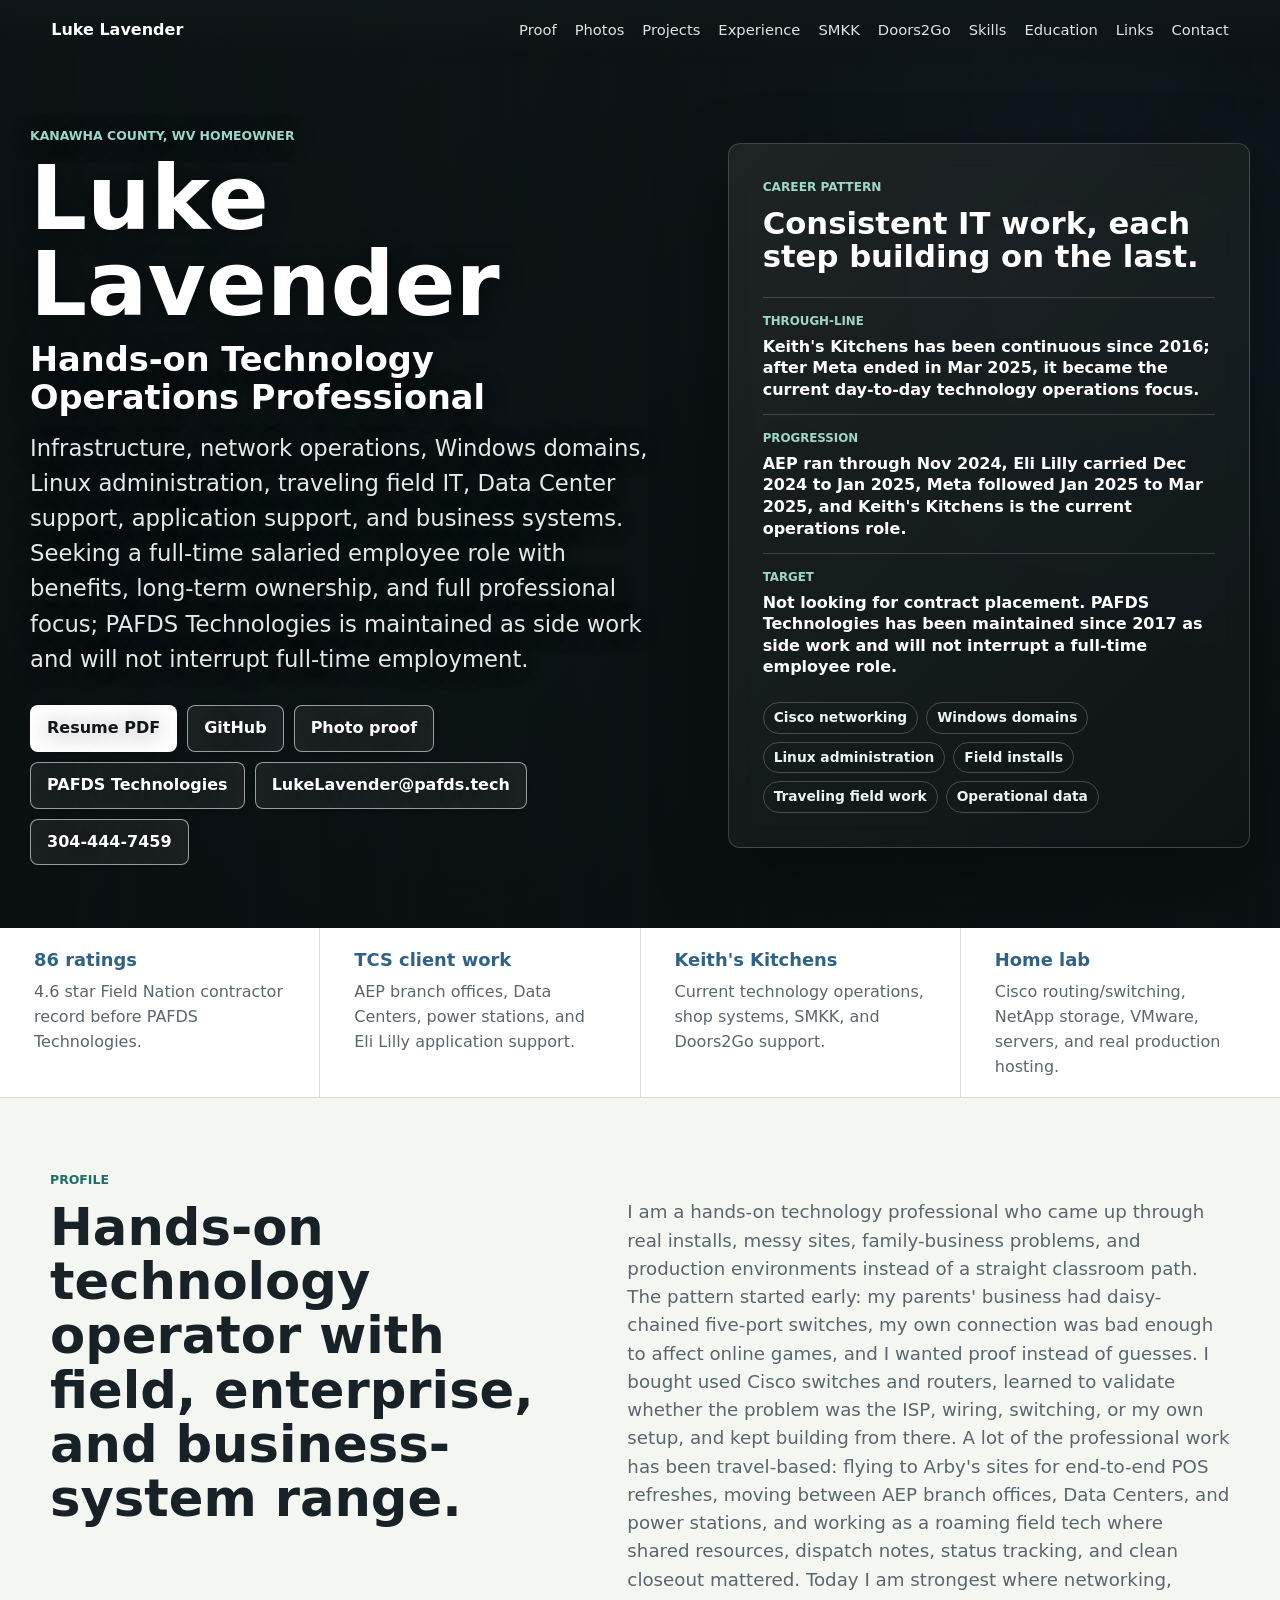
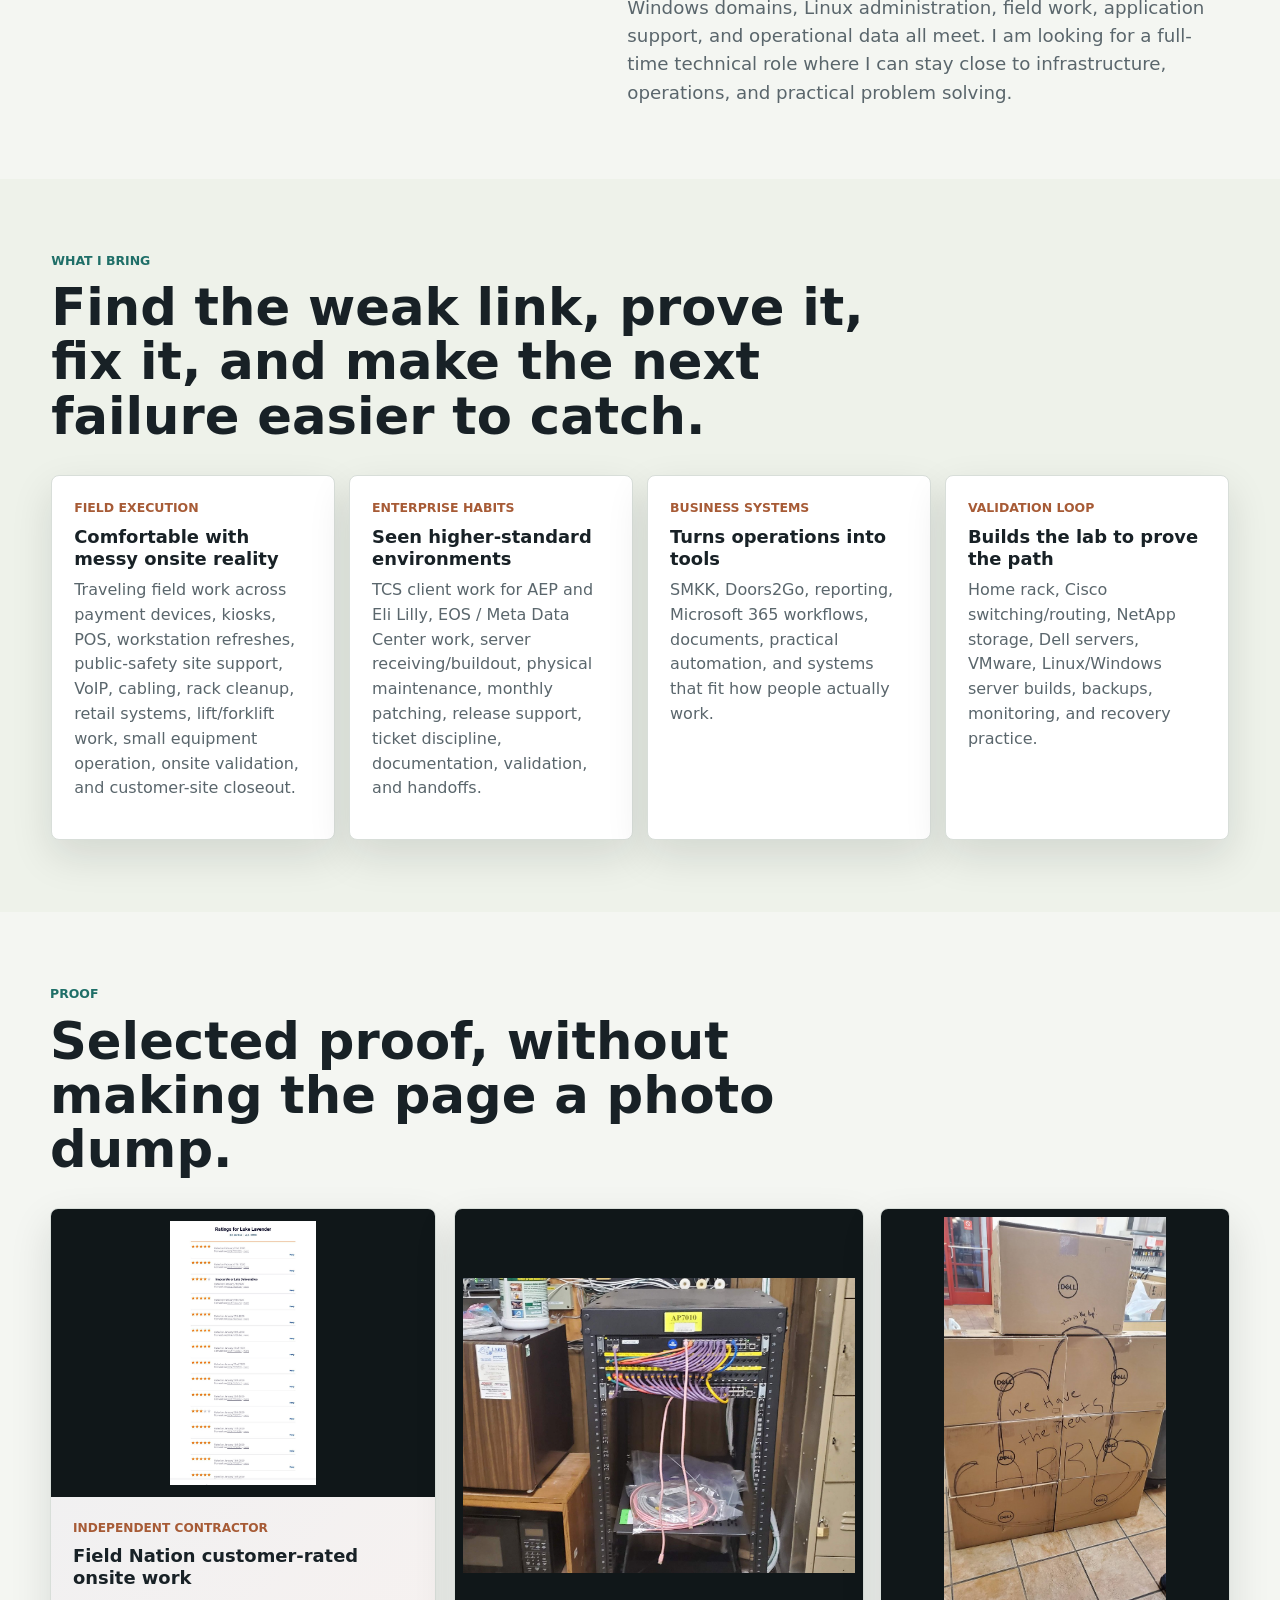
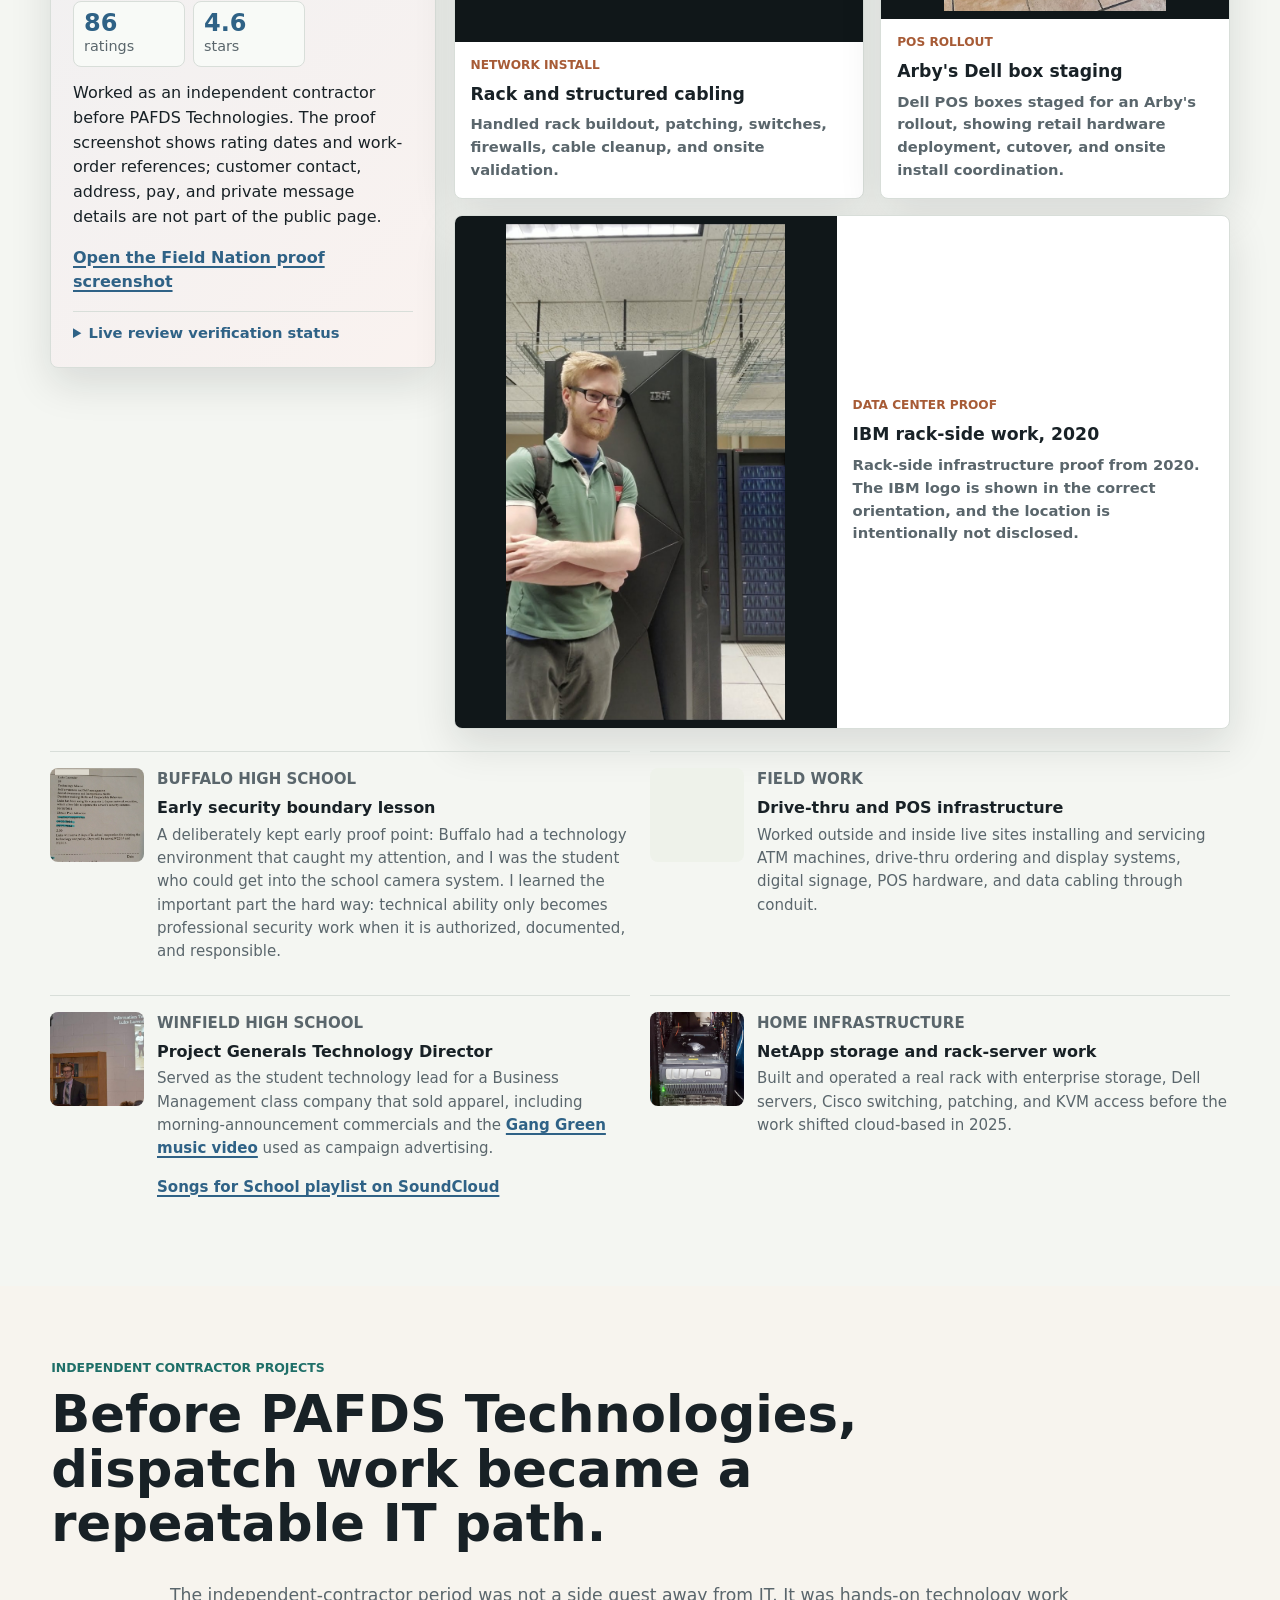
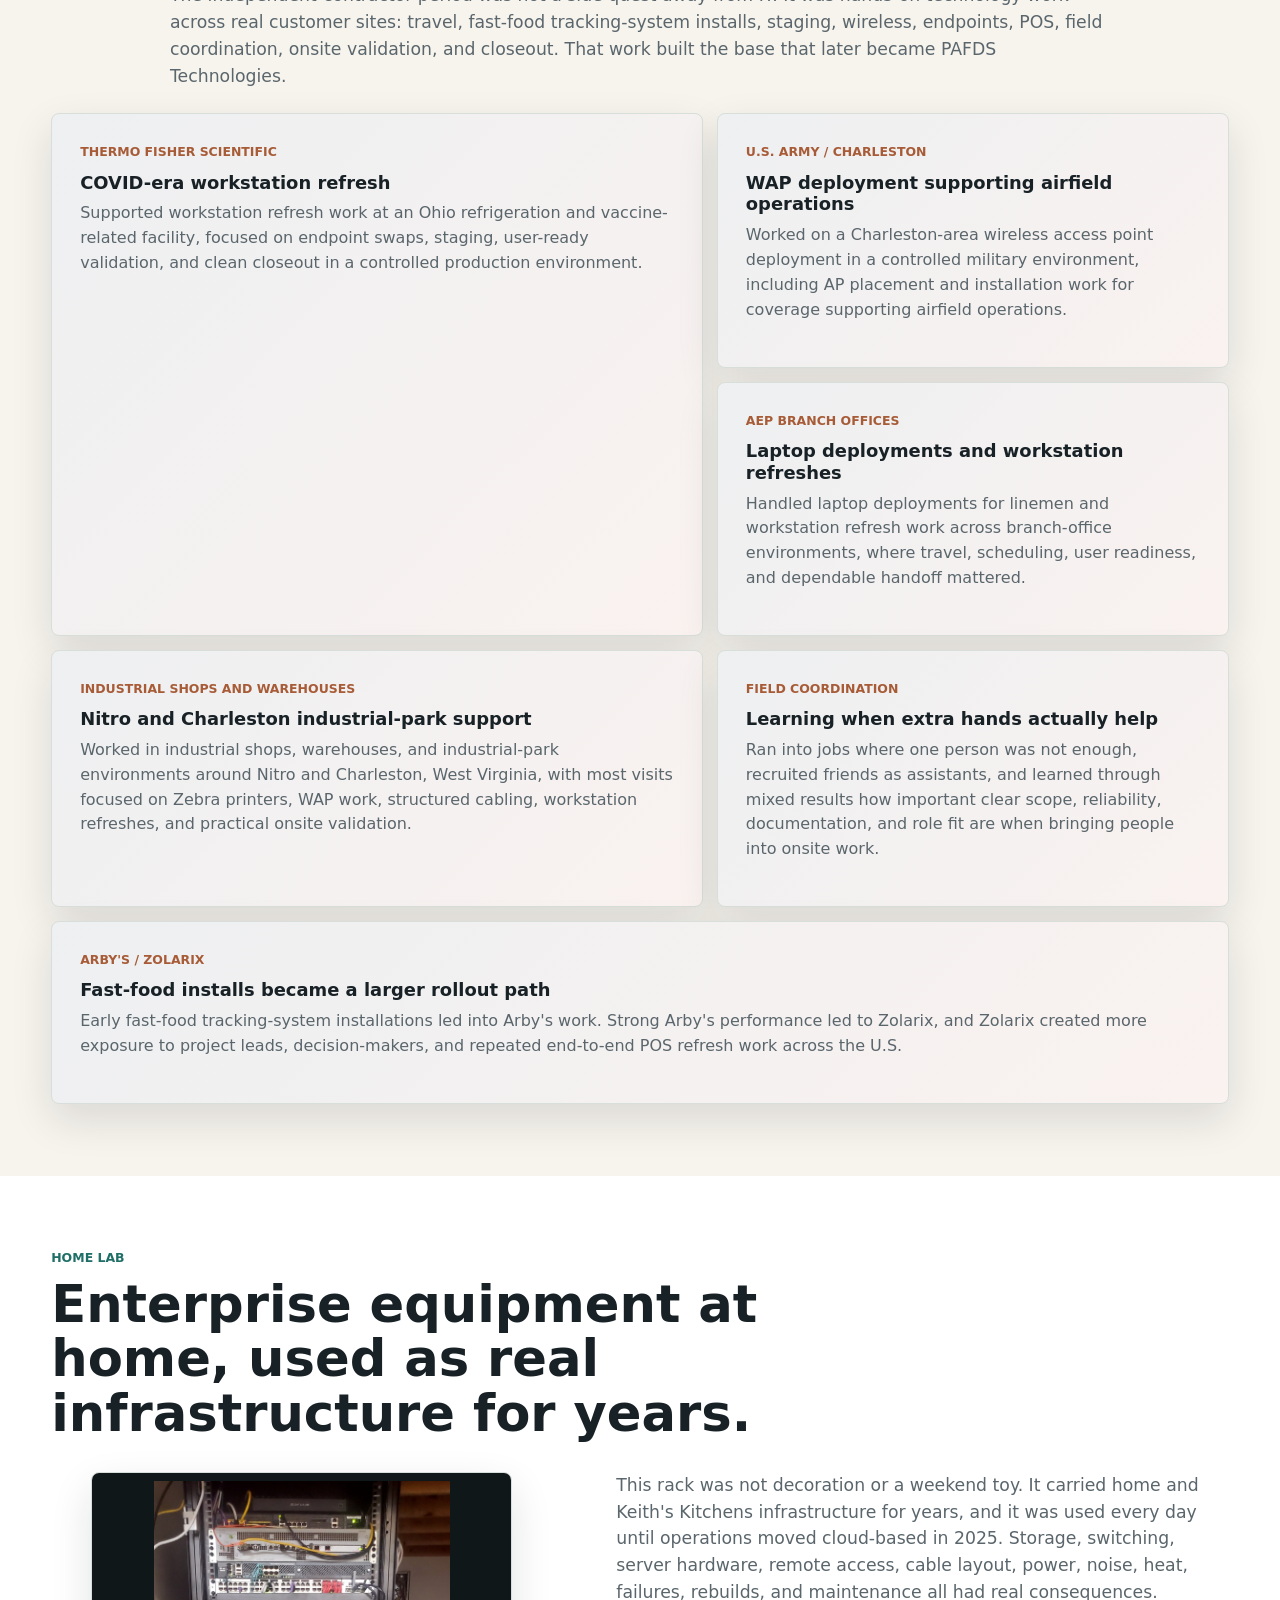
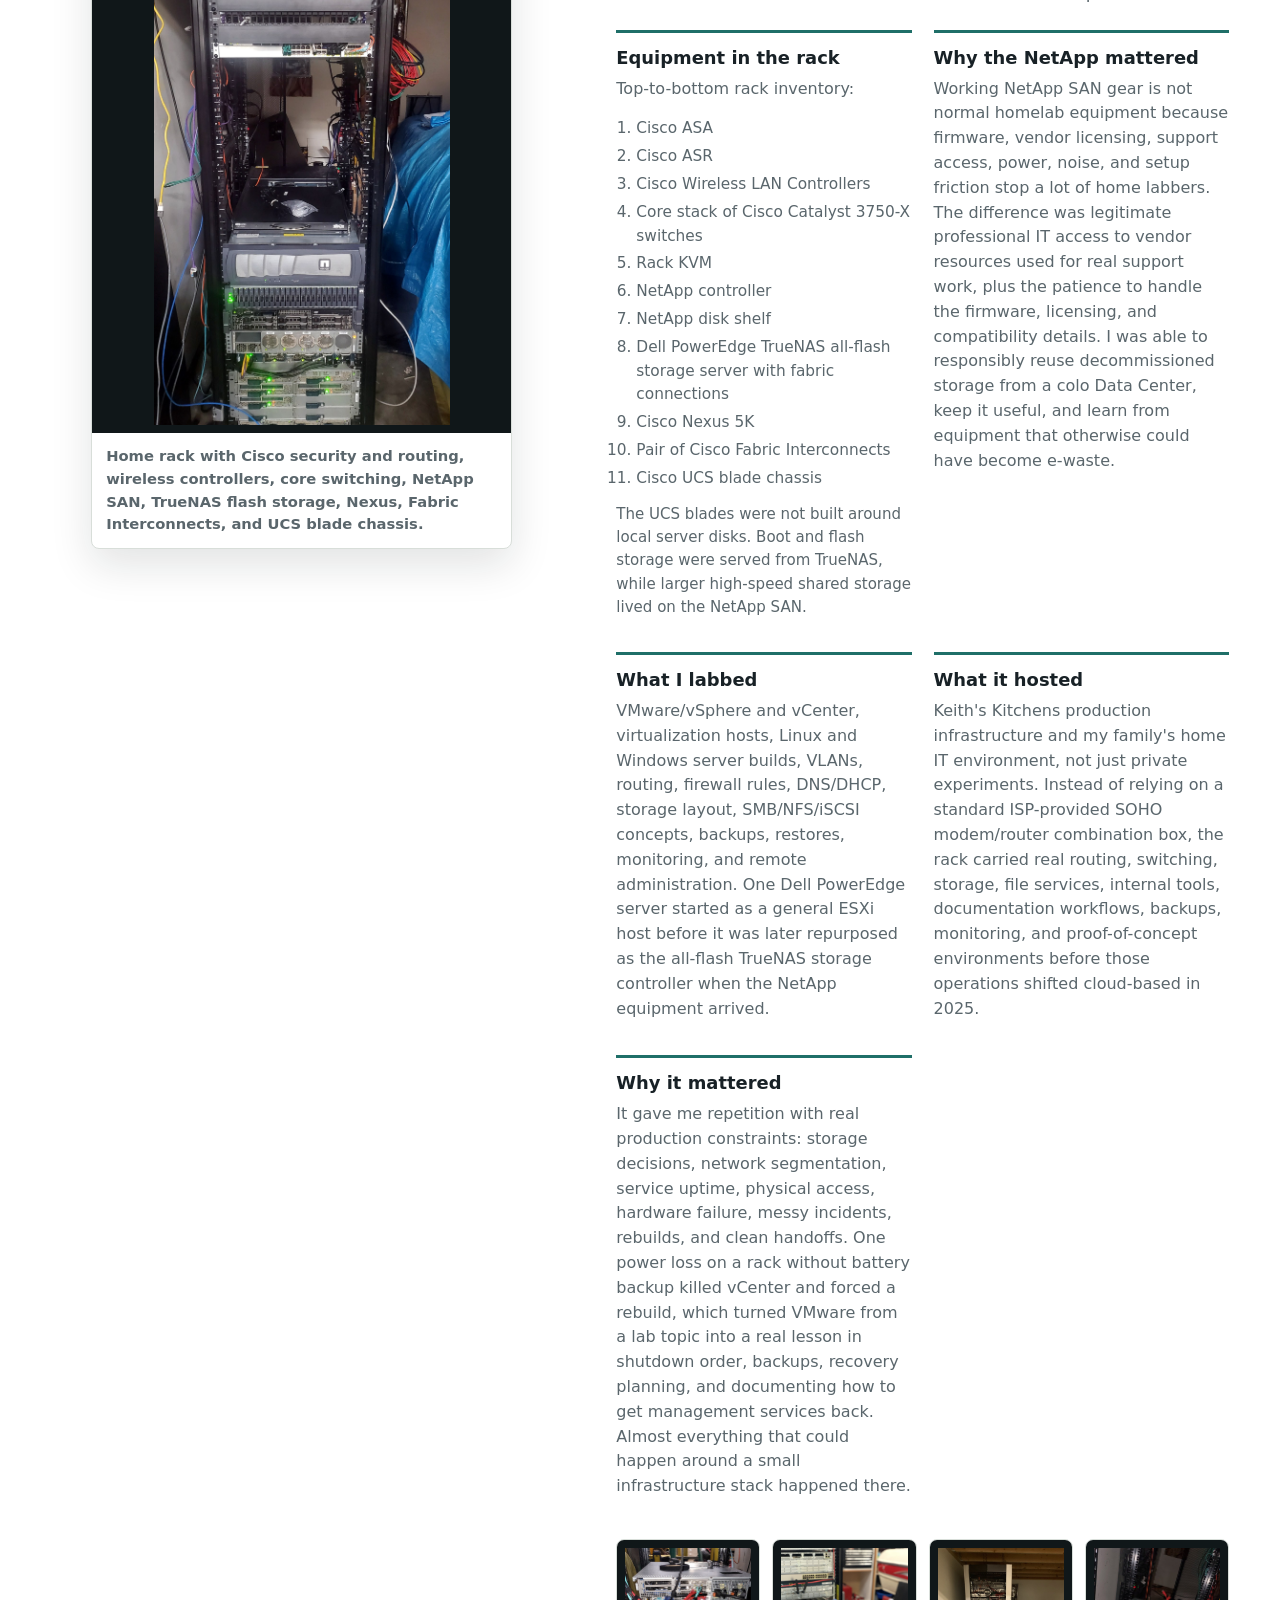
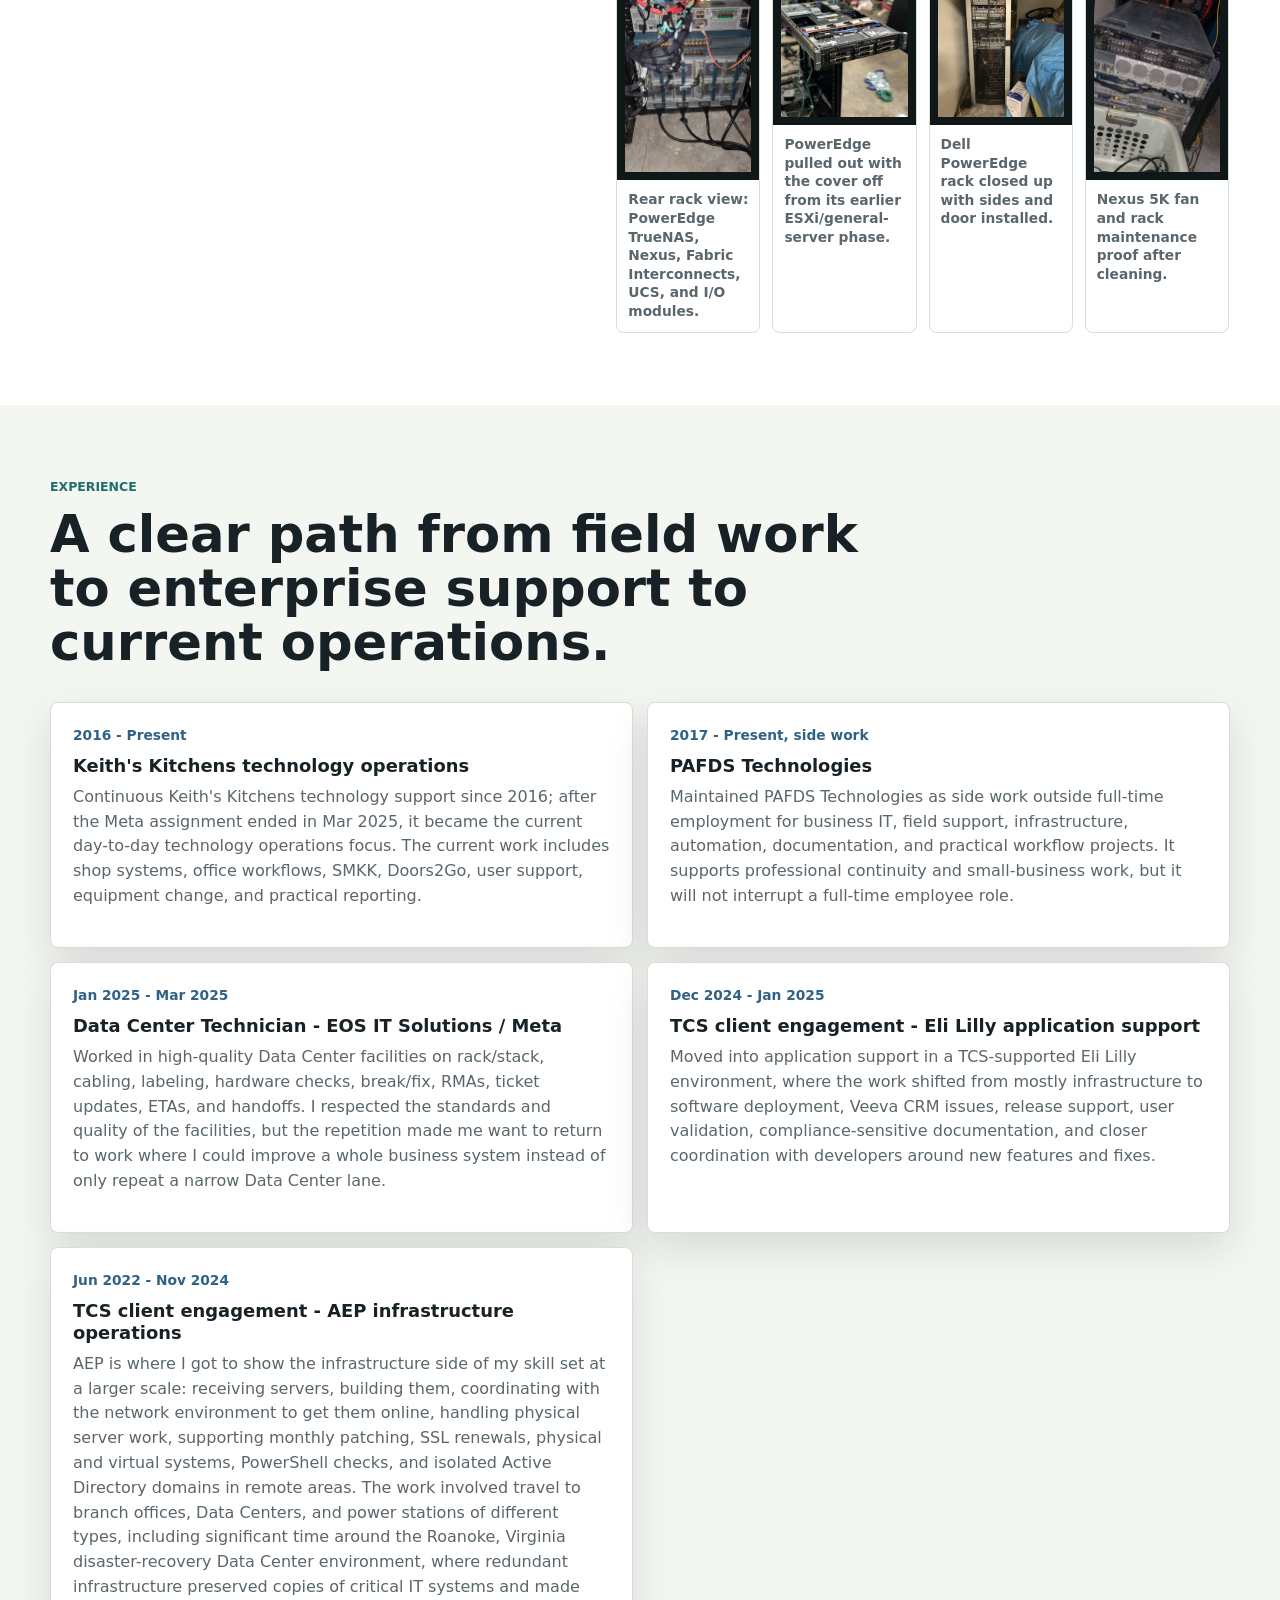
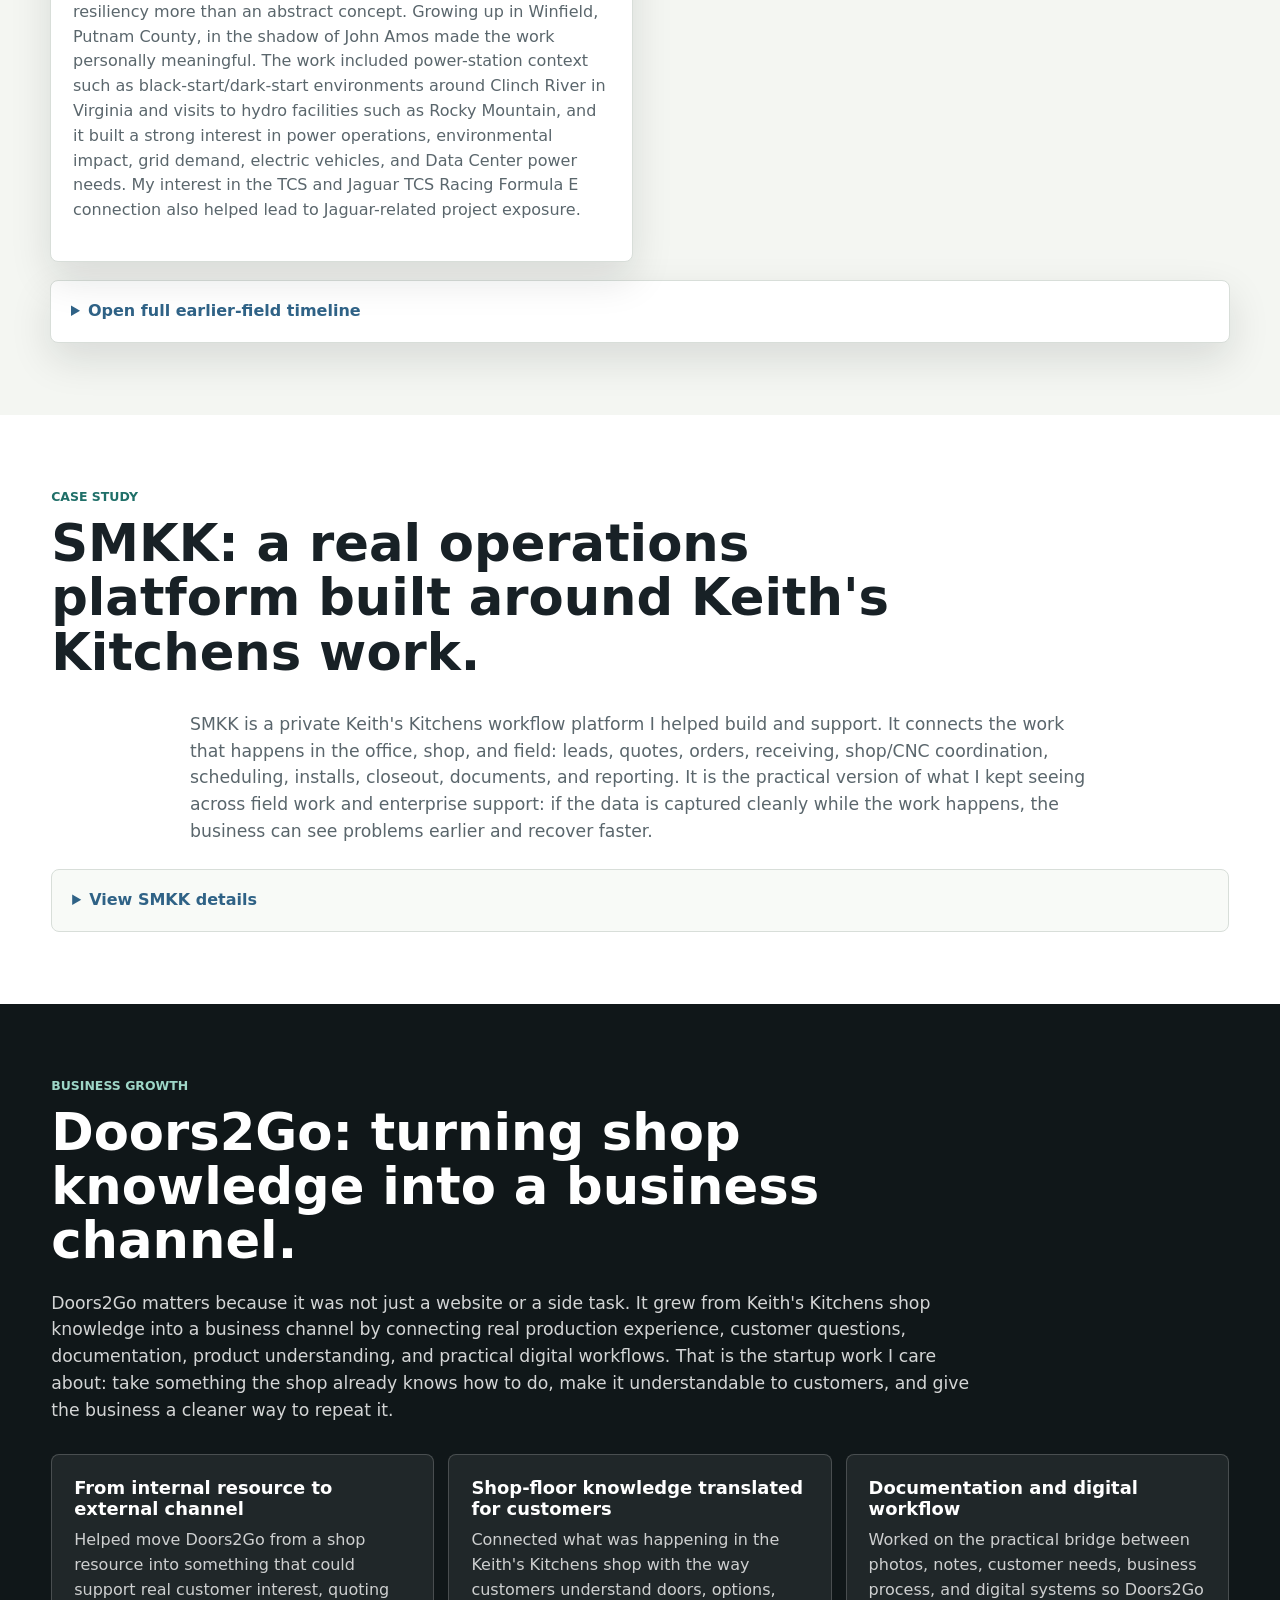
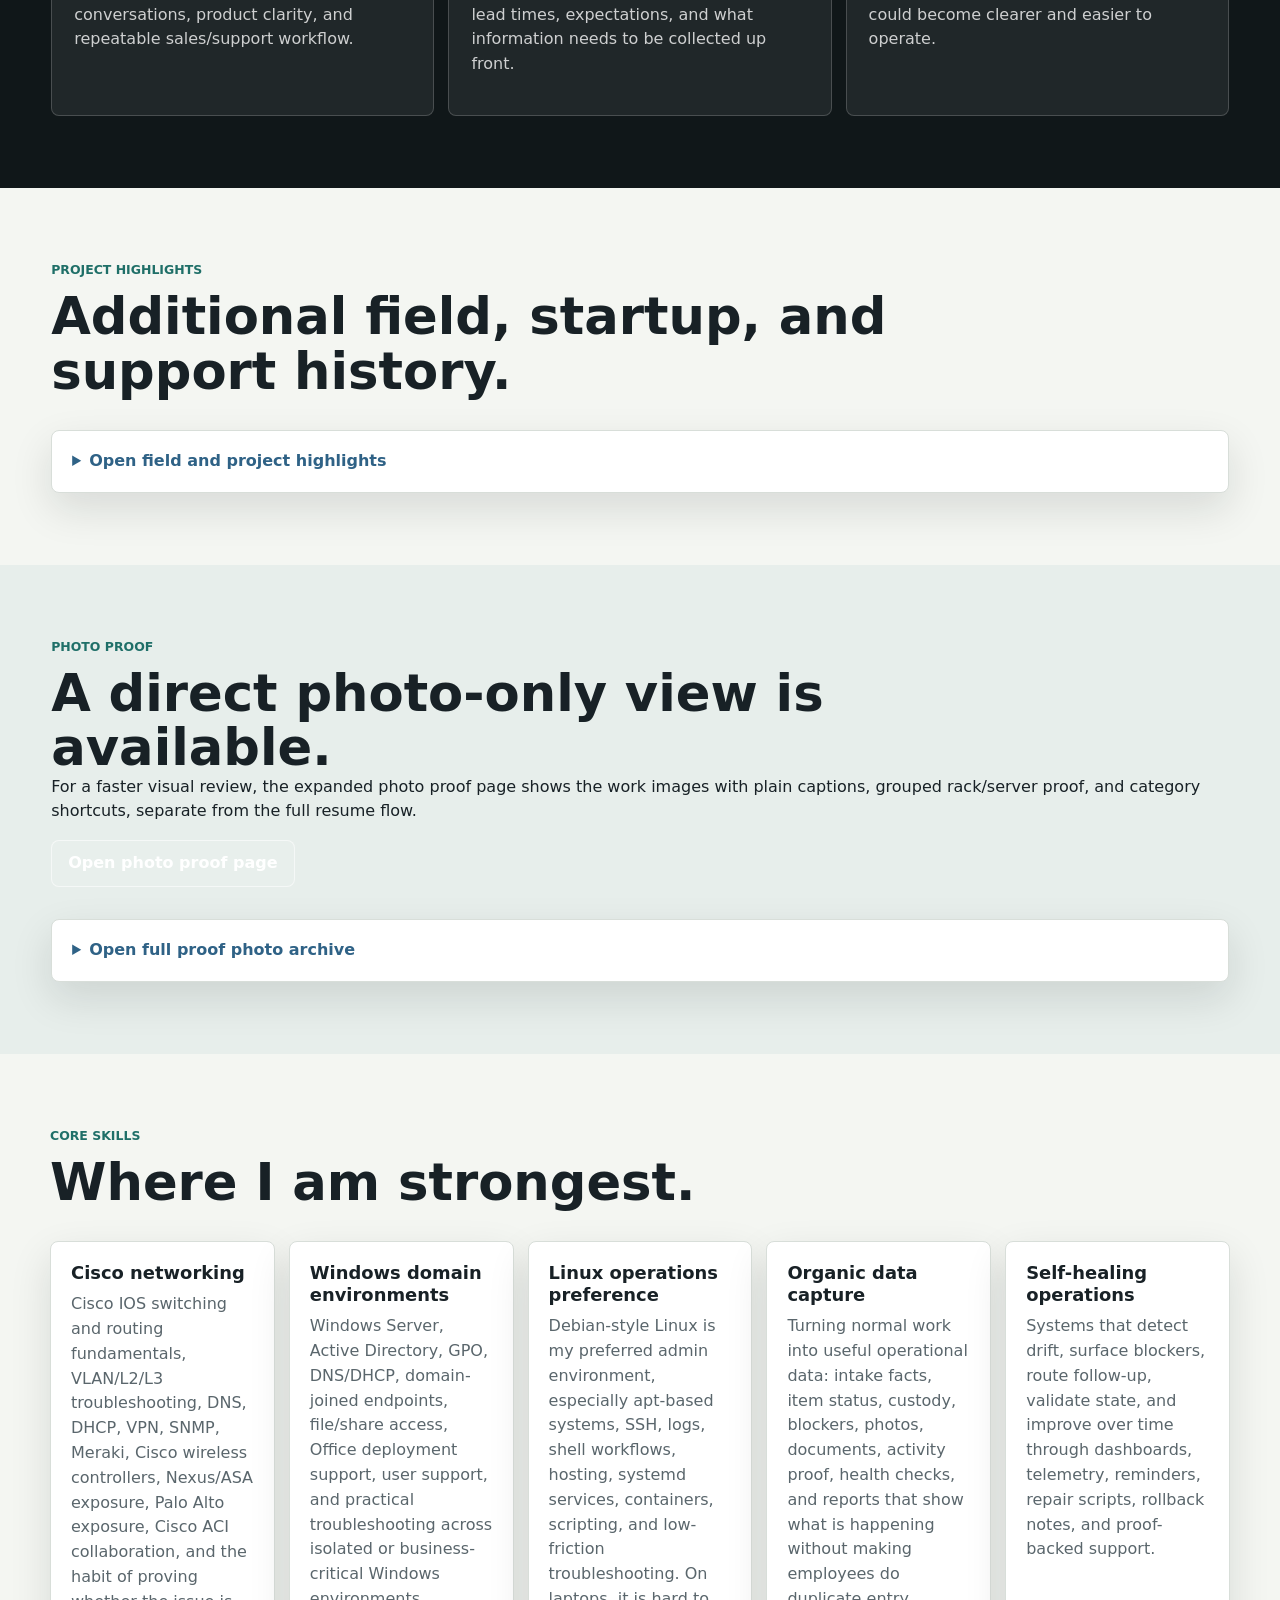
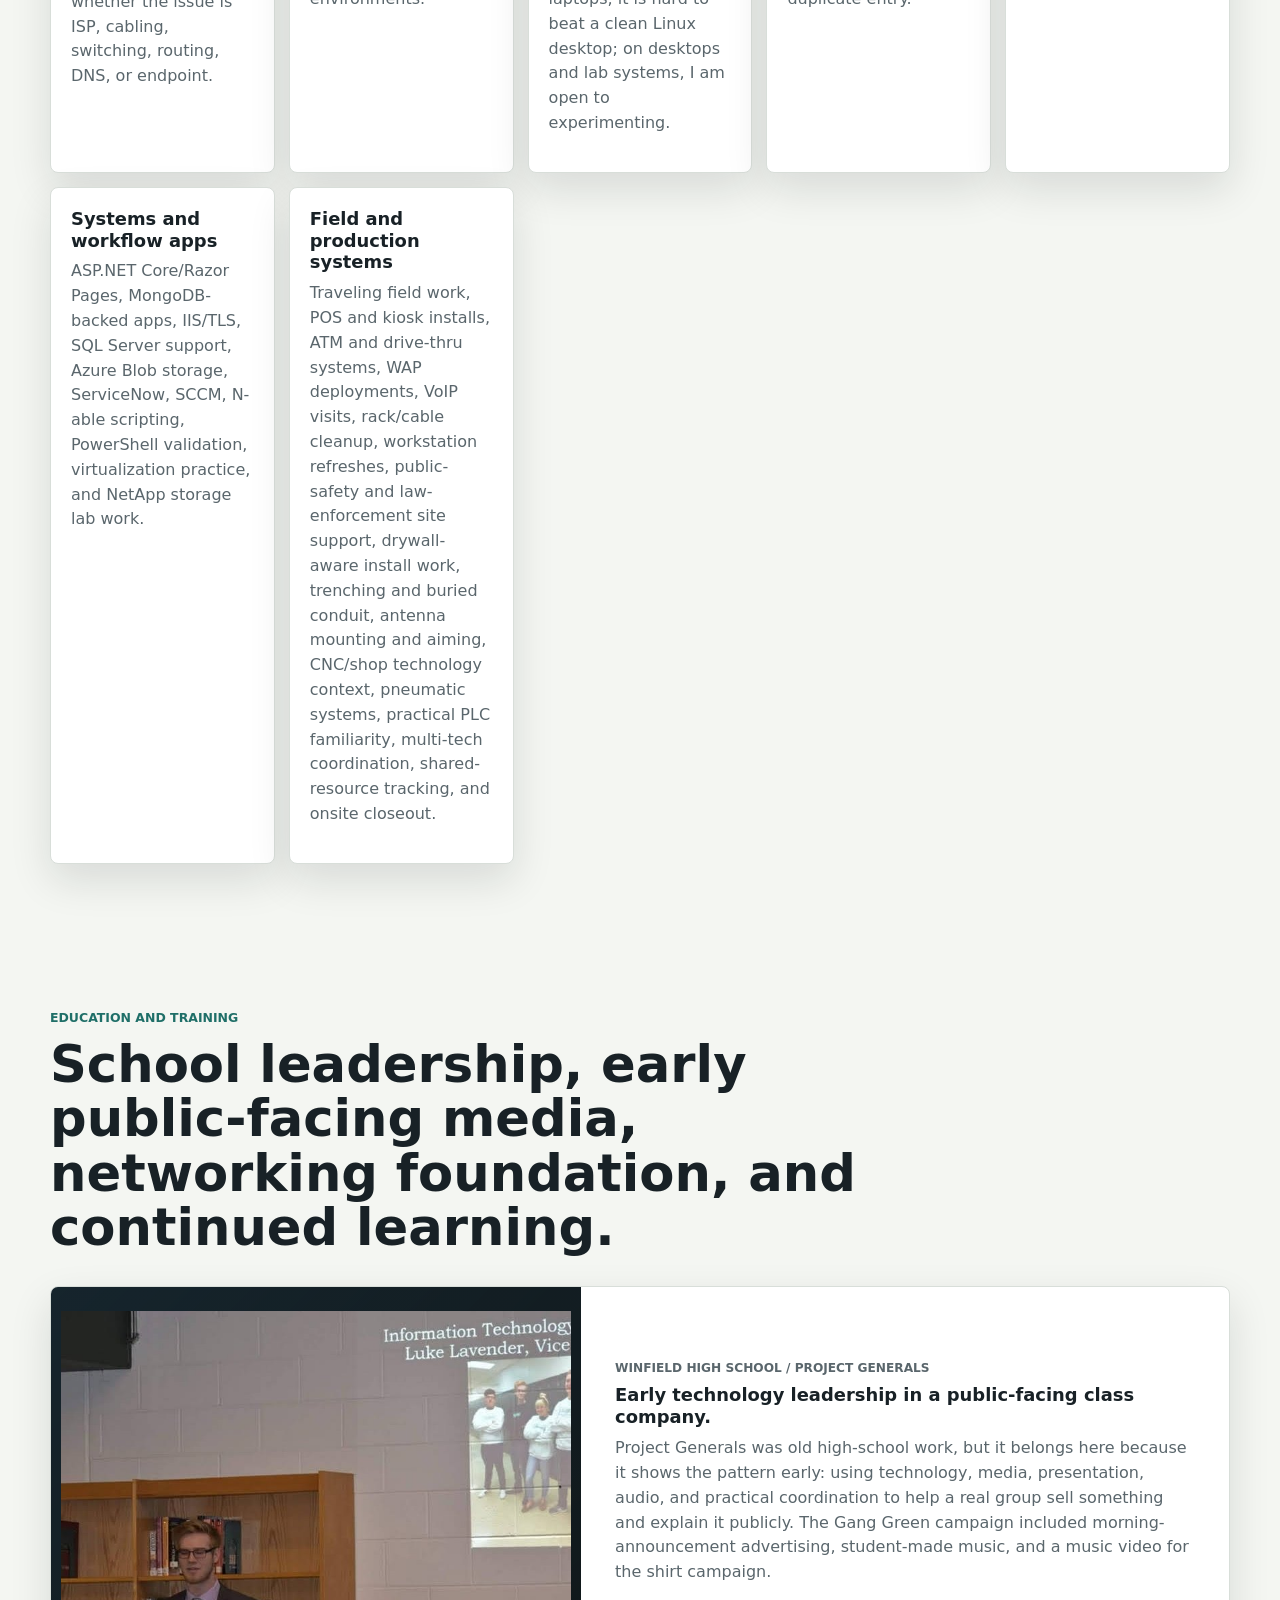
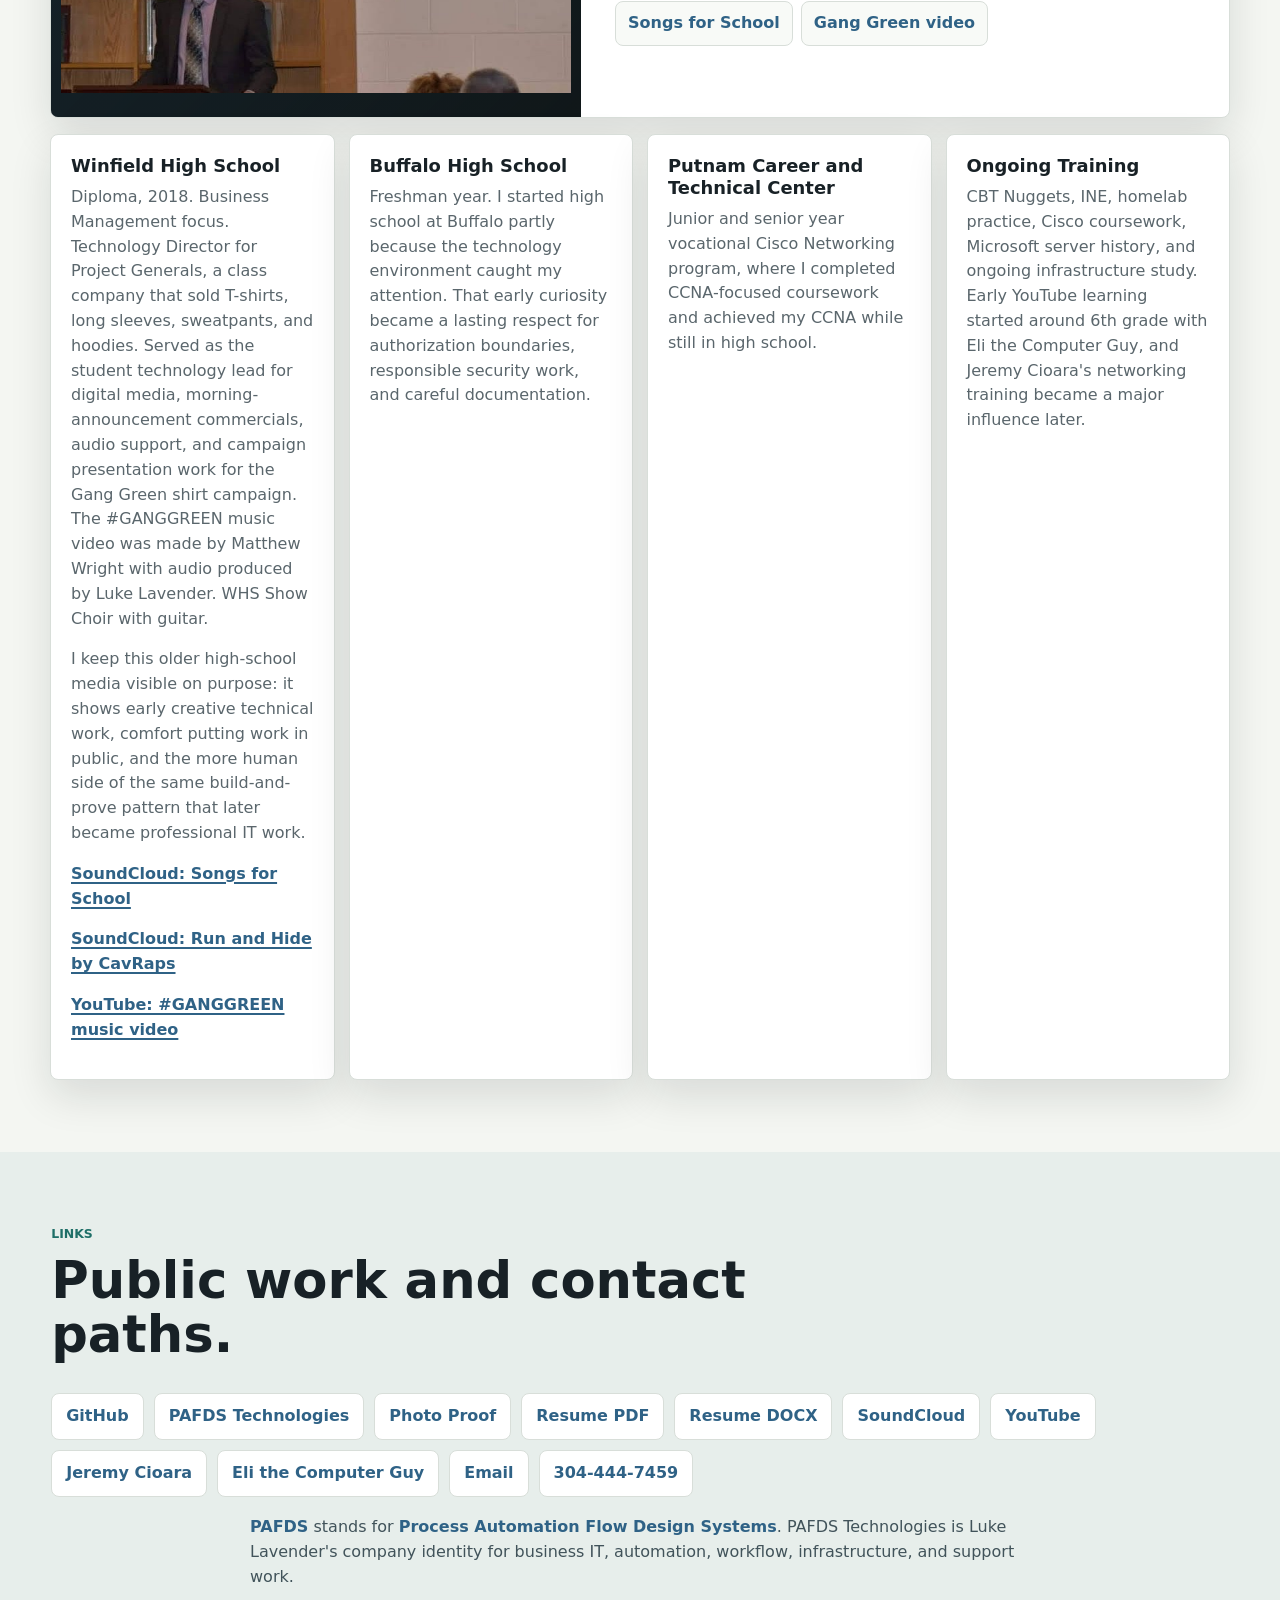
==== commit d8fe1010: "Correct Keith's Kitchens resume tenure" ====
--- a/index.html
+++ b/index.html
@@ -158,7 +158,7 @@
           <div class="brief-grid">
             <div>
               <span>Through-line</span>
-              <strong>Keith's Kitchens has been a steady base since 2016; after Meta ended in Mar 2025, it became the current day-to-day technology operations focus.</strong>
+              <strong>Keith's Kitchens has been continuous since 2016; after Meta ended in Mar 2025, it became the current day-to-day technology operations focus.</strong>
             </div>
             <div>
               <span>Progression</span>
@@ -486,9 +486,9 @@
       </div>
       <div class="timeline featured-timeline">
         <article>
-          <span>Mar 2025 - Present</span>
+          <span>2016 - Present</span>
           <h3>Keith's Kitchens technology operations</h3>
-          <p>After the Meta assignment ended in Mar 2025, returned to Keith's Kitchens as the current day-to-day technology operations focus. Long-running Keith's Kitchens support began in 2016, and the current work includes shop systems, office workflows, SMKK, Doors2Go, user support, equipment change, and practical reporting.</p>
+          <p>Continuous Keith's Kitchens technology support since 2016; after the Meta assignment ended in Mar 2025, it became the current day-to-day technology operations focus. The current work includes shop systems, office workflows, SMKK, Doors2Go, user support, equipment change, and practical reporting.</p>
         </article>
         <article>
           <span>2017 - Present, side work</span>
